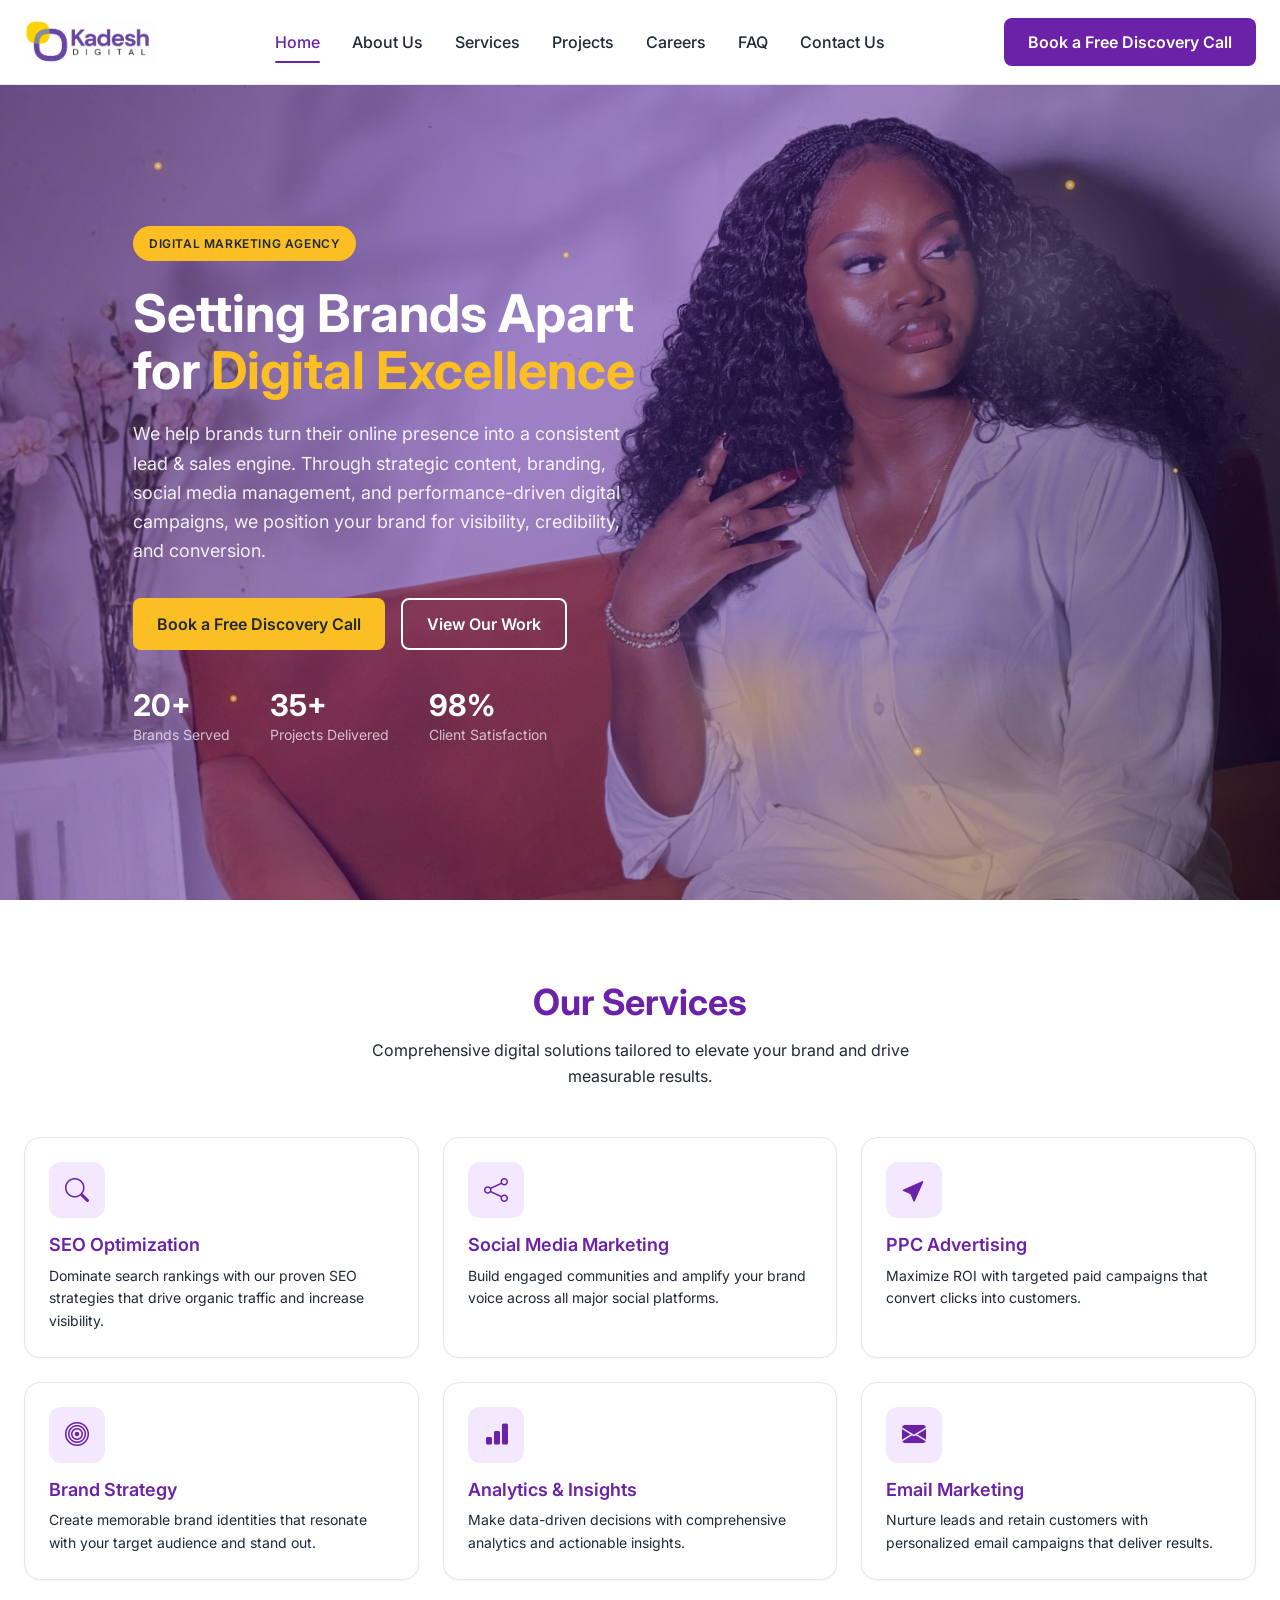
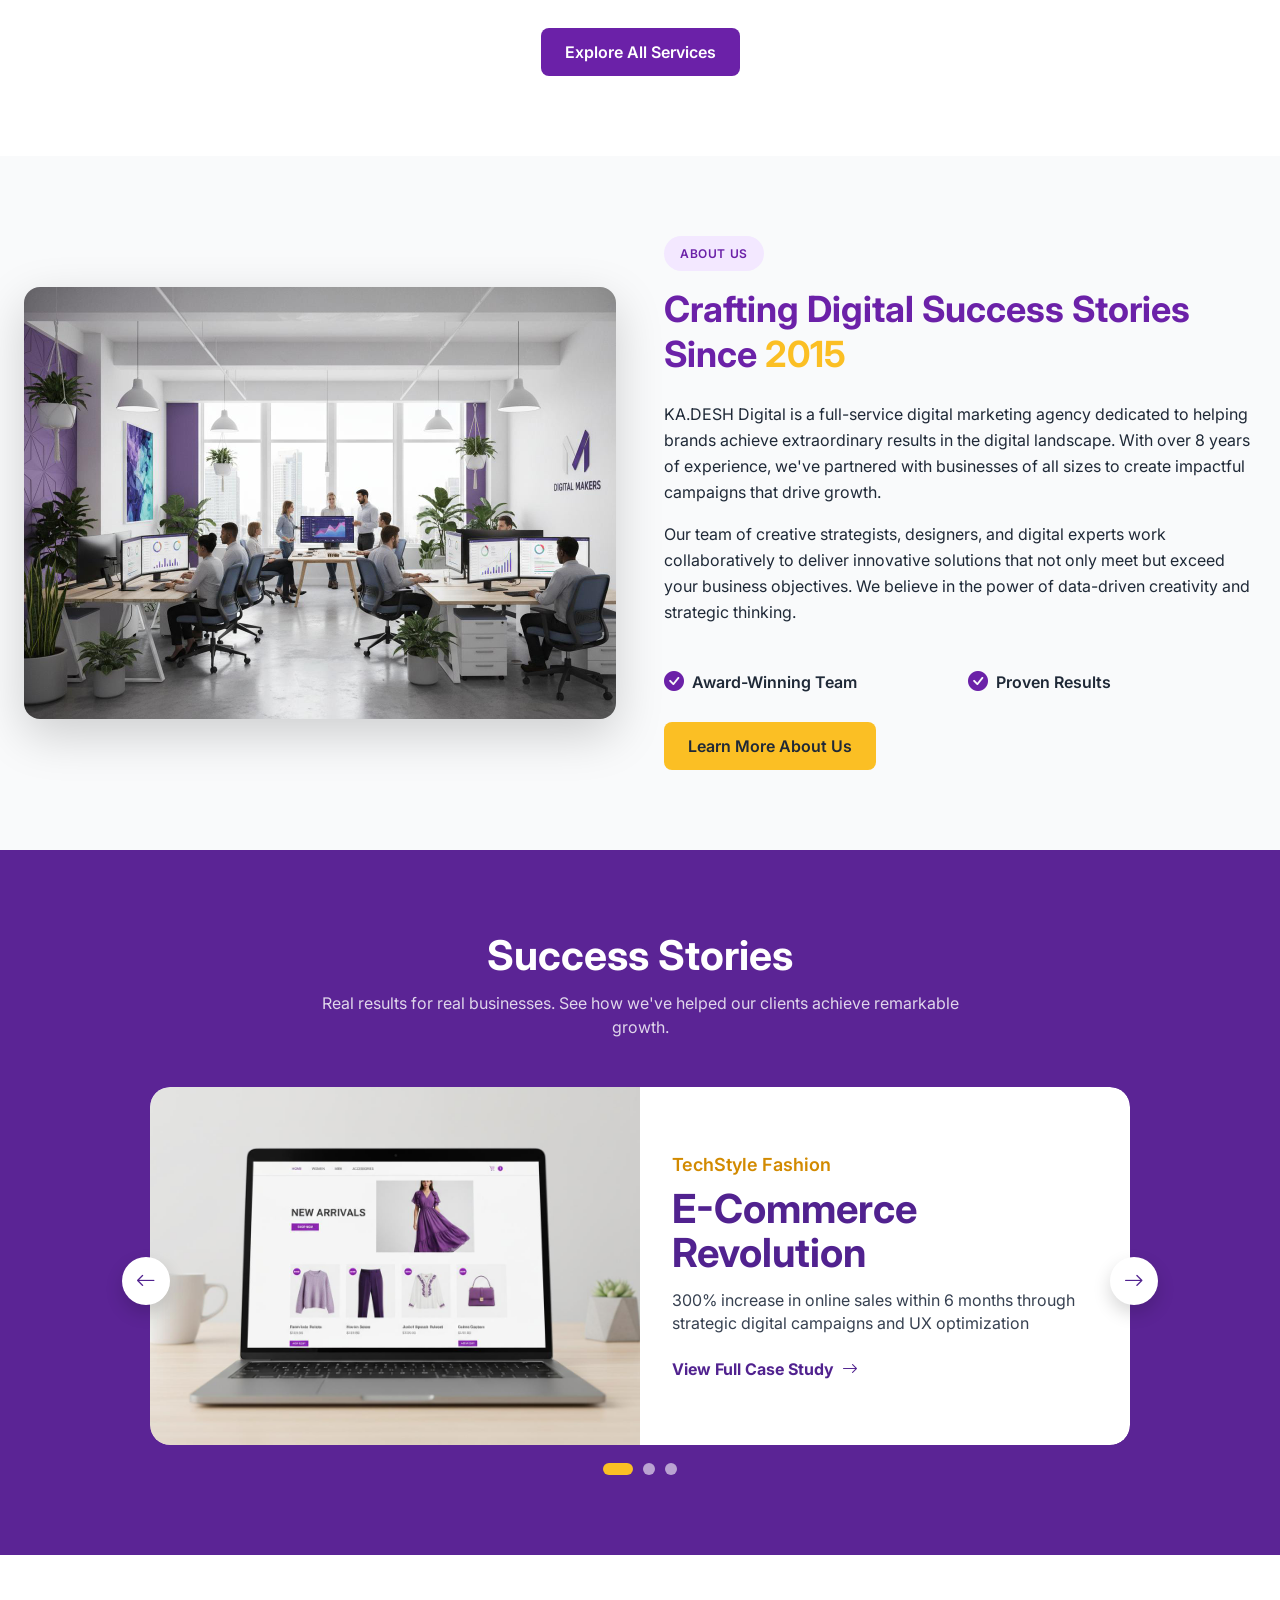
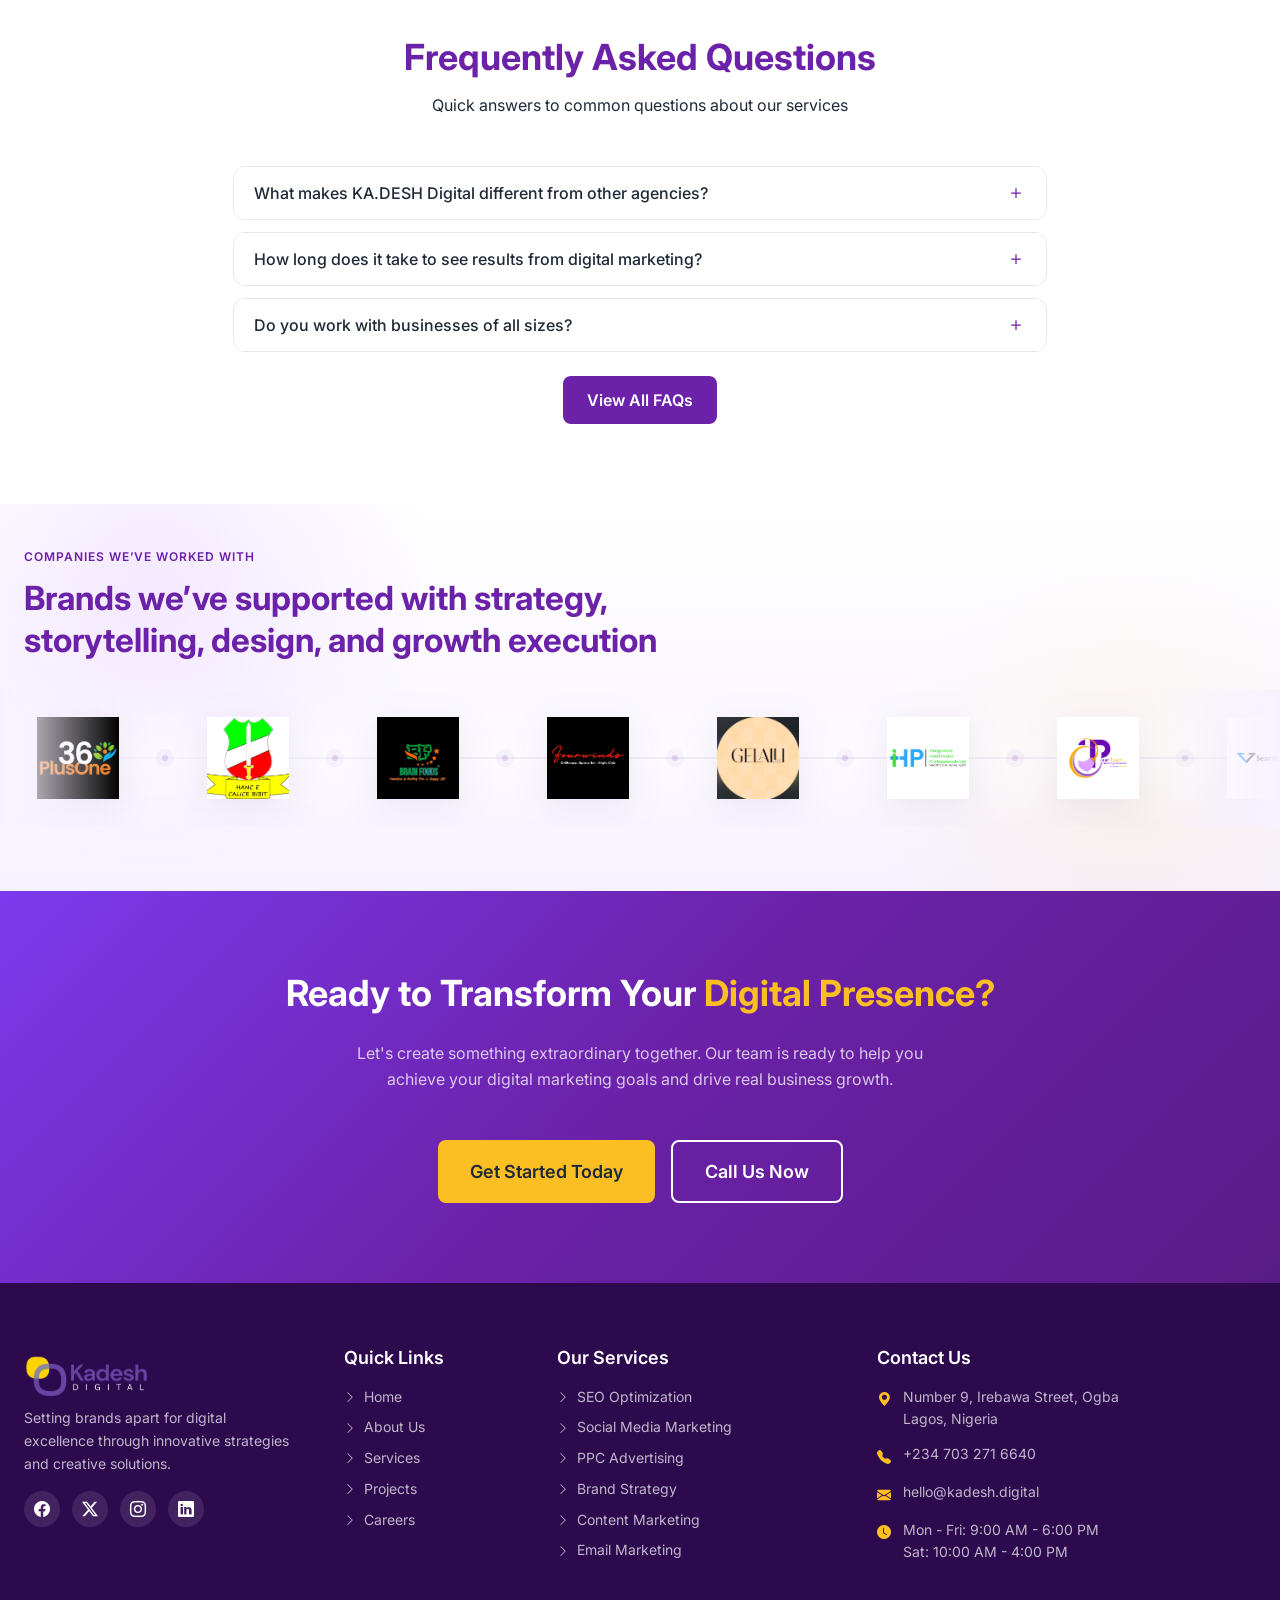
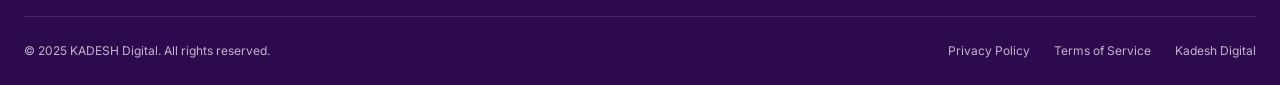
==== index.html @ d069429c "Update site content and assets" ====
<!doctype html>
<html lang="en">
  <head>
    <meta charset="UTF-8" />
    <meta name="viewport" content="width=device-width, initial-scale=1.0" />
    <title>KA.DESH Digital - Digital Marketing Agency</title>
    <meta
      name="description"
      content="Transform your business with innovative digital strategies, creative campaigns, and data-driven results."
    />

    <!-- Bootstrap 5 CSS -->
    <link
      href="https://cdn.jsdelivr.net/npm/bootstrap@5.3.2/dist/css/bootstrap.min.css"
      rel="stylesheet"
    />
    <!-- Bootstrap Icons -->
    <link
      href="https://cdn.jsdelivr.net/npm/bootstrap-icons@1.11.1/font/bootstrap-icons.css"
      rel="stylesheet"
    />
    <!-- Google Fonts - Inter -->
    <link
      href="https://fonts.googleapis.com/css2?family=Inter:wght@400;500;600;700&display=swap"
      rel="stylesheet"
    />
    <!-- Custom CSS -->
    <link href="assets/css/style.css" rel="stylesheet" />
  </head>
  <body>
    <!-- Header Placeholder -->
    <div id="header-placeholder"></div>

    <main>
      <!-- Hero Section -->
      <section class="hero-section hero-interactive">
        <div class="hero-motion-layer" aria-hidden="true">
          <span class="hero-orb hero-orb-one"></span>
          <span class="hero-orb hero-orb-two"></span>
          <span class="hero-dot hero-dot-one"></span>
          <span class="hero-dot hero-dot-two"></span>
          <span class="hero-dot hero-dot-three"></span>
          <span class="hero-dot hero-dot-four"></span>
          <span class="hero-dot hero-dot-five"></span>
          <span class="hero-dot hero-dot-six"></span>
        </div>
        <div class="container-custom">
          <div class="row align-items-center g-5">
            <div class="col-lg-7">
              <div class="hero-content reveal">
                <span class="badge-pill badge-accent mb-4"
                  >Digital Marketing Agency</span
                >
                <h1 class="hero-title">
                  Setting Brands Apart for
                  <span class="accent">Digital Excellence</span>
                </h1>
                <p class="hero-subtitle hero-mobile-detail">
                  We help brands turn their online presence into a consistent
                  lead & sales engine. Through strategic content, branding,
                  social media management, and performance-driven digital
                  campaigns, we position your brand for visibility, credibility,
                  and conversion.
                </p>
                <div class="hero-buttons">
                  <a
                    href="https://calendly.com/kadeshdigital/30min"
                    class="btn btn-accent"
                    target="_blank"
                    >Book a Free Discovery Call</a
                  >
                  <a href="projects.html" class="btn btn-outline-white"
                    >View Our Work</a
                  >
                </div>
                <div class="hero-stats hero-mobile-detail">
                  <div class="hero-stat">
                    <div class="number">20+</div>
                    <div class="label">Brands Served</div>
                  </div>
                  <div class="hero-stat">
                    <div class="number">35+</div>
                    <div class="label">Projects Delivered</div>
                  </div>
                  <div class="hero-stat">
                    <div class="number">98%</div>
                    <div class="label">Client Satisfaction</div>
                  </div>
                </div>
              </div>
            </div>
          </div>
        </div>
      </section>

      <section class="hero-story-section d-md-none">
        <div class="container-custom">
          <div class="hero-story-layout">
            <div class="hero-story-copy">
              <span class="hero-story-kicker">Why Brands Choose KADESH</span>
              <h2>
                Positioning Your Brand for Visibility, Credibility & Conversion
              </h2>
              <p>
                We help brands turn their online presence into a consistent lead
                and sales engine through strategic content, branding, social
                media management, and performance-driven digital campaigns that
                build visibility, credibility, and conversion.
              </p>
            </div>
            <div class="hero-story-metrics">
              <div class="hero-story-metric">
                <strong>20+</strong>
                <span>Brands Served</span>
              </div>
              <div class="hero-story-metric">
                <strong>35+</strong>
                <span>Projects Delivered</span>
              </div>
              <div class="hero-story-metric">
                <strong>98%</strong>
                <span>Client Satisfaction</span>
              </div>
            </div>
          </div>
        </div>
      </section>

      <section class="brand-marquee-section bg-white">
        <div class="container-custom">
          <div class="brand-marquee-header">
            <span class="brand-marquee-kicker">Brands We’ve Worked With</span>
            <h2>Trusted by ambitious brands building for growth</h2>
          </div>
        </div>
        <div class="brand-marquee-shell">
          <div class="brand-marquee-track">
            <div class="brand-logo-card">
              <img src="assets/img/Clients/36PlusOne.png" alt="36 Plus One logo" loading="lazy">
            </div>
            <div class="brand-logo-card">
              <img src="assets/img/Clients/8.png" alt="8 logo" loading="lazy">
            </div>
            <div class="brand-logo-card">
              <img src="assets/img/Clients/BrainFoods.png" alt="BrainFoods logo" loading="lazy">
            </div>
            <div class="brand-logo-card">
              <img src="assets/img/Clients/Fourwinds.png" alt="Fourwinds logo" loading="lazy">
            </div>
            <div class="brand-logo-card">
              <img src="assets/img/Clients/Gelalli.png" alt="Gelalli logo" loading="lazy">
            </div>
            <div class="brand-logo-card">
              <img src="assets/img/Clients/IHcPro.png" alt="IHcPro logo" loading="lazy">
            </div>
            <div class="brand-logo-card">
              <img src="assets/img/Clients/Pean Touch Cleaning Services.png" alt="Pean Touch Cleaning Services logo" loading="lazy">
            </div>
            <div class="brand-logo-card">
              <img src="assets/img/Clients/SeamlessVisa.png" alt="SeamlessVisa logo" loading="lazy">
            </div>
            <div class="brand-logo-card">
              <img src="assets/img/Clients/Talent Code Africa.png" alt="Talent Code Africa logo" loading="lazy">
            </div>
            <div class="brand-logo-card" aria-hidden="true">
              <img src="assets/img/Clients/36PlusOne.png" alt="" loading="lazy">
            </div>
            <div class="brand-logo-card" aria-hidden="true">
              <img src="assets/img/Clients/8.png" alt="" loading="lazy">
            </div>
            <div class="brand-logo-card" aria-hidden="true">
              <img src="assets/img/Clients/BrainFoods.png" alt="" loading="lazy">
            </div>
            <div class="brand-logo-card" aria-hidden="true">
              <img src="assets/img/Clients/Fourwinds.png" alt="" loading="lazy">
            </div>
            <div class="brand-logo-card" aria-hidden="true">
              <img src="assets/img/Clients/Gelalli.png" alt="" loading="lazy">
            </div>
            <div class="brand-logo-card" aria-hidden="true">
              <img src="assets/img/Clients/IHcPro.png" alt="" loading="lazy">
            </div>
            <div class="brand-logo-card" aria-hidden="true">
              <img src="assets/img/Clients/Pean Touch Cleaning Services.png" alt="" loading="lazy">
            </div>
            <div class="brand-logo-card" aria-hidden="true">
              <img src="assets/img/Clients/SeamlessVisa.png" alt="" loading="lazy">
            </div>
            <div class="brand-logo-card" aria-hidden="true">
              <img src="assets/img/Clients/Talent Code Africa.png" alt="" loading="lazy">
            </div>
          </div>
        </div>
      </section>

      <!-- Services Section -->
      <section class="section bg-white">
        <div class="container-custom">
          <div class="section-header">
            <h2>Our Services</h2>
            <p>
              Comprehensive digital solutions tailored to elevate your brand and
              drive measurable results.
            </p>
          </div>
          <div class="row g-4">
            <!-- Service 1: SEO Optimization -->
            <div class="col-md-6 col-lg-4">
              <div class="card-service">
                <div class="icon-wrapper">
                  <i class="bi bi-search"></i>
                </div>
                <h4>SEO Optimization</h4>
                <p>
                  Dominate search rankings with our proven SEO strategies that
                  drive organic traffic and increase visibility.
                </p>
              </div>
            </div>
            <!-- Service 2: Social Media Marketing -->
            <div class="col-md-6 col-lg-4">
              <div class="card-service">
                <div class="icon-wrapper">
                  <i class="bi bi-share"></i>
                </div>
                <h4>Social Media Marketing</h4>
                <p>
                  Build engaged communities and amplify your brand voice across
                  all major social platforms.
                </p>
              </div>
            </div>
            <!-- Service 3: PPC Advertising -->
            <div class="col-md-6 col-lg-4">
              <div class="card-service">
                <div class="icon-wrapper">
                  <i class="bi bi-cursor-fill"></i>
                </div>
                <h4>PPC Advertising</h4>
                <p>
                  Maximize ROI with targeted paid campaigns that convert clicks
                  into customers.
                </p>
              </div>
            </div>
            <!-- Service 4: Brand Strategy -->
            <div class="col-md-6 col-lg-4">
              <div class="card-service">
                <div class="icon-wrapper">
                  <i class="bi bi-bullseye"></i>
                </div>
                <h4>Brand Strategy</h4>
                <p>
                  Create memorable brand identities that resonate with your
                  target audience and stand out.
                </p>
              </div>
            </div>
            <!-- Service 5: Analytics & Insights -->
            <div class="col-md-6 col-lg-4">
              <div class="card-service">
                <div class="icon-wrapper">
                  <i class="bi bi-bar-chart-fill"></i>
                </div>
                <h4>Analytics & Insights</h4>
                <p>
                  Make data-driven decisions with comprehensive analytics and
                  actionable insights.
                </p>
              </div>
            </div>
            <!-- Service 6: Email Marketing -->
            <div class="col-md-6 col-lg-4">
              <div class="card-service">
                <div class="icon-wrapper">
                  <i class="bi bi-envelope-fill"></i>
                </div>
                <h4>Email Marketing</h4>
                <p>
                  Nurture leads and retain customers with personalized email
                  campaigns that deliver results.
                </p>
              </div>
            </div>
          </div>
          <div class="text-center mt-5">
            <a href="services.html" class="btn btn-primary"
              >Explore All Services</a
            >
          </div>
        </div>
      </section>

      <!-- About Preview Section -->
      <section class="section bg-light">
        <div class="container-custom">
          <div class="row align-items-center g-5">
            <div class="col-lg-6">
              <img
                src="assets/img/about-office.jpg"
                alt="Our Office"
                class="img-fluid rounded-4 shadow-lg"
              />
            </div>
            <div class="col-lg-6">
              <span class="badge-pill badge-primary mb-3">About Us</span>
              <h2 class="text-primary mb-4">
                Crafting Digital Success Stories Since
                <span class="text-accent">2015</span>
              </h2>
              <p>
                KA.DESH Digital is a full-service digital marketing agency
                dedicated to helping brands achieve extraordinary results in the
                digital landscape. With over 8 years of experience, we've
                partnered with businesses of all sizes to create impactful
                campaigns that drive growth.
              </p>
              <p>
                Our team of creative strategists, designers, and digital experts
                work collaboratively to deliver innovative solutions that not
                only meet but exceed your business objectives. We believe in the
                power of data-driven creativity and strategic thinking.
              </p>
              <div class="row g-3 mt-4">
                <div class="col-6">
                  <div class="d-flex align-items-center gap-2">
                    <i class="bi bi-check-circle-fill text-primary fs-5"></i>
                    <span class="fw-semibold">Award-Winning Team</span>
                  </div>
                </div>
                <div class="col-6">
                  <div class="d-flex align-items-center gap-2">
                    <i class="bi bi-check-circle-fill text-primary fs-5"></i>
                    <span class="fw-semibold">Proven Results</span>
                  </div>
                </div>
              </div>
              <a href="about.html" class="btn btn-accent mt-4"
                >Learn More About Us</a
              >
            </div>
          </div>
        </div>
      </section>

      <!-- Success Stories Section -->
      <section class="section success-stories-section">
        <div class="container-custom">
          <div
            class="section-header section-header-white success-stories-header"
          >
            <h2>Success Stories</h2>
            <p>
              Real results for real businesses. See how we've helped our clients
              achieve remarkable growth.
            </p>
          </div>

          <div
            id="successStoriesCarousel"
            class="carousel slide success-carousel"
            data-bs-ride="false"
            data-bs-interval="false"
            data-bs-touch="true"
            tabindex="0"
            aria-label="Success stories carousel"
          >
            <div class="carousel-inner">
              <div class="carousel-item active">
                <div class="success-story-card">
                  <div class="success-story-media">
                    <img
                      src="assets/img/project-fashion.jpg"
                      alt="TechStyle Fashion storefront"
                    />
                  </div>
                  <div class="success-story-content">
                    <span class="success-story-label">TechStyle Fashion</span>
                    <h3 class="success-story-title">E-Commerce Revolution</h3>
                    <p>
                      300% increase in online sales within 6 months through
                      strategic digital campaigns and UX optimization
                    </p>
                    <a href="projects.html" class="success-story-link"
                      >View Full Case Study <i class="bi bi-arrow-right"></i
                    ></a>
                  </div>
                </div>
              </div>

              <div class="carousel-item">
                <div class="success-story-card">
                  <div class="success-story-media">
                    <img
                      src="assets/img/project-realestate.jpg"
                      alt="UrbanNest Realty campaign dashboard"
                    />
                  </div>
                  <div class="success-story-content">
                    <span class="success-story-label">UrbanNest Realty</span>
                    <h3 class="success-story-title">Lead Generation Boost</h3>
                    <p>
                      220% growth in qualified leads with a conversion-focused
                      landing page strategy and paid media optimization
                    </p>
                    <a href="projects.html" class="success-story-link"
                      >View Full Case Study <i class="bi bi-arrow-right"></i
                    ></a>
                  </div>
                </div>
              </div>

              <div class="carousel-item">
                <div class="success-story-card">
                  <div class="success-story-media">
                    <img
                      src="assets/img/project-fitness.jpg"
                      alt="PeakFit campaign analytics"
                    />
                  </div>
                  <div class="success-story-content">
                    <span class="success-story-label">PeakFit Wellness</span>
                    <h3 class="success-story-title">Brand Growth Sprint</h3>
                    <p>
                      180% increase in membership sign-ups after a full-funnel
                      social strategy and targeted retargeting campaigns
                    </p>
                    <a href="projects.html" class="success-story-link"
                      >View Full Case Study <i class="bi bi-arrow-right"></i
                    ></a>
                  </div>
                </div>
              </div>
            </div>

            <button
              class="carousel-control-prev success-carousel-control"
              type="button"
              data-bs-target="#successStoriesCarousel"
              data-bs-slide="prev"
              aria-label="Previous success story"
            >
              <span class="success-carousel-arrow" aria-hidden="true"
                ><i class="bi bi-arrow-left"></i
              ></span>
            </button>
            <button
              class="carousel-control-next success-carousel-control"
              type="button"
              data-bs-target="#successStoriesCarousel"
              data-bs-slide="next"
              aria-label="Next success story"
            >
              <span class="success-carousel-arrow" aria-hidden="true"
                ><i class="bi bi-arrow-right"></i
              ></span>
            </button>

            <div class="carousel-indicators success-carousel-indicators">
              <button
                type="button"
                data-bs-target="#successStoriesCarousel"
                data-bs-slide-to="0"
                class="active"
                aria-current="true"
                aria-label="Slide 1"
              ></button>
              <button
                type="button"
                data-bs-target="#successStoriesCarousel"
                data-bs-slide-to="1"
                aria-label="Slide 2"
              ></button>
              <button
                type="button"
                data-bs-target="#successStoriesCarousel"
                data-bs-slide-to="2"
                aria-label="Slide 3"
              ></button>
            </div>
          </div>
        </div>
      </section>

      <!-- FAQ Preview Section -->
      <section class="section bg-white">
        <div class="container-custom">
          <div class="section-header">
            <h2>Frequently Asked Questions</h2>
            <p>Quick answers to common questions about our services</p>
          </div>
          <div class="row justify-content-center">
            <div class="col-lg-8">
              <div class="accordion accordion-custom" id="faqAccordion">
                <div class="accordion-item">
                  <h2 class="accordion-header">
                    <button
                      class="accordion-button collapsed"
                      type="button"
                      data-bs-toggle="collapse"
                      data-bs-target="#faq1"
                    >
                      What makes KA.DESH Digital different from other agencies?
                    </button>
                  </h2>
                  <div
                    id="faq1"
                    class="accordion-collapse collapse"
                    data-bs-parent="#faqAccordion"
                  >
                    <div class="accordion-body">
                      We combine data-driven strategies with creative excellence
                      to deliver measurable results. Our team brings decades of
                      combined experience across all digital marketing
                      disciplines.
                    </div>
                  </div>
                </div>
                <div class="accordion-item">
                  <h2 class="accordion-header">
                    <button
                      class="accordion-button collapsed"
                      type="button"
                      data-bs-toggle="collapse"
                      data-bs-target="#faq2"
                    >
                      How long does it take to see results from digital
                      marketing?
                    </button>
                  </h2>
                  <div
                    id="faq2"
                    class="accordion-collapse collapse"
                    data-bs-parent="#faqAccordion"
                  >
                    <div class="accordion-body">
                      Results vary by service. PPC campaigns can show immediate
                      results, while SEO typically takes 3-6 months for
                      significant improvements. We set realistic expectations
                      and provide regular progress reports.
                    </div>
                  </div>
                </div>
                <div class="accordion-item">
                  <h2 class="accordion-header">
                    <button
                      class="accordion-button collapsed"
                      type="button"
                      data-bs-toggle="collapse"
                      data-bs-target="#faq3"
                    >
                      Do you work with businesses of all sizes?
                    </button>
                  </h2>
                  <div
                    id="faq3"
                    class="accordion-collapse collapse"
                    data-bs-parent="#faqAccordion"
                  >
                    <div class="accordion-body">
                      Absolutely! We tailor our services to meet the unique
                      needs and budgets of startups, small businesses, and
                      enterprise clients alike.
                    </div>
                  </div>
                </div>
              </div>
              <div class="text-center mt-4">
                <a href="faq.html" class="btn btn-primary">View All FAQs</a>
              </div>
            </div>
          </div>
        </div>
      </section>

      <section class="brand-marquee-section brand-marquee-section-refined">
        <div class="container-custom">
          <div class="brand-marquee-header">
            <div>
              <span class="brand-marquee-kicker">Companies We&rsquo;ve Worked With</span>
              <h2>Brands we&rsquo;ve supported with strategy, storytelling, design, and growth execution</h2>
            </div>
          </div>
        </div>
        <div class="brand-marquee-shell" aria-label="Client brands carousel">
          <div class="brand-marquee-track">
            <div class="brand-logo-item">
              <img src="assets/img/Clients/36PlusOne.png" alt="36 Plus One logo" loading="lazy">
            </div>
            <div class="brand-logo-item">
              <img src="assets/img/Clients/8.png" alt="8 logo" loading="lazy">
            </div>
            <div class="brand-logo-item">
              <img src="assets/img/Clients/BrainFoods.png" alt="BrainFoods logo" loading="lazy">
            </div>
            <div class="brand-logo-item">
              <img src="assets/img/Clients/Fourwinds.png" alt="Fourwinds logo" loading="lazy">
            </div>
            <div class="brand-logo-item">
              <img src="assets/img/Clients/Gelalli.png" alt="Gelalli logo" loading="lazy">
            </div>
            <div class="brand-logo-item">
              <img src="assets/img/Clients/IHcPro.png" alt="IHcPro logo" loading="lazy">
            </div>
            <div class="brand-logo-item">
              <img src="assets/img/Clients/Pean Touch Cleaning Services.png" alt="Pean Touch Cleaning Services logo" loading="lazy">
            </div>
            <div class="brand-logo-item">
              <img src="assets/img/Clients/SeamlessVisa.png" alt="SeamlessVisa logo" loading="lazy">
            </div>
            <div class="brand-logo-item">
              <img src="assets/img/Clients/Talent Code Africa.png" alt="Talent Code Africa logo" loading="lazy">
            </div>
            <div class="brand-logo-item" aria-hidden="true">
              <img src="assets/img/Clients/36PlusOne.png" alt="" loading="lazy">
            </div>
            <div class="brand-logo-item" aria-hidden="true">
              <img src="assets/img/Clients/8.png" alt="" loading="lazy">
            </div>
            <div class="brand-logo-item" aria-hidden="true">
              <img src="assets/img/Clients/BrainFoods.png" alt="" loading="lazy">
            </div>
            <div class="brand-logo-item" aria-hidden="true">
              <img src="assets/img/Clients/Fourwinds.png" alt="" loading="lazy">
            </div>
            <div class="brand-logo-item" aria-hidden="true">
              <img src="assets/img/Clients/Gelalli.png" alt="" loading="lazy">
            </div>
            <div class="brand-logo-item" aria-hidden="true">
              <img src="assets/img/Clients/IHcPro.png" alt="" loading="lazy">
            </div>
            <div class="brand-logo-item" aria-hidden="true">
              <img src="assets/img/Clients/Pean Touch Cleaning Services.png" alt="" loading="lazy">
            </div>
            <div class="brand-logo-item" aria-hidden="true">
              <img src="assets/img/Clients/SeamlessVisa.png" alt="" loading="lazy">
            </div>
            <div class="brand-logo-item" aria-hidden="true">
              <img src="assets/img/Clients/Talent Code Africa.png" alt="" loading="lazy">
            </div>
          </div>
        </div>
      </section>

      <!-- CTA Section -->
      <section class="section bg-gradient-hero">
        <div class="container-custom text-center">
          <h2 class="text-white mb-4">
            Ready to Transform Your
            <span class="text-accent">Digital Presence?</span>
          </h2>
          <p
            class="text-white opacity-75 mb-5 mx-auto"
            style="max-width: 600px"
          >
            Let's create something extraordinary together. Our team is ready to
            help you achieve your digital marketing goals and drive real
            business growth.
          </p>
          <div class="d-flex gap-3 justify-content-center flex-wrap">
            <a href="contact.html" class="btn btn-accent btn-lg"
              >Get Started Today</a
            >
            <a href="contact.html" class="btn btn-outline-white btn-lg"
              >Call Us Now</a
            >
          </div>
        </div>
      </section>
    </main>

    <!-- Footer Placeholder -->
    <div id="footer-placeholder"></div>

    <!-- Bootstrap 5 JS Bundle -->
    <script src="https://cdn.jsdelivr.net/npm/bootstrap@5.3.2/dist/js/bootstrap.bundle.min.js"></script>
    <!-- Custom JS -->
    <script src="assets/js/main.js"></script>
  </body>
</html>
---- assets/css/style.css ----
/**
 * KA.DESH Digital - Main Stylesheet
 * Digital Marketing Agency Website
 * Built with Bootstrap 5 + Custom CSS
 */

/* ========================================
   CSS VARIABLES / DESIGN TOKENS
   ======================================== */
:root {
  /* Primary Colors */
  --color-primary: #6b21a8;
  --color-primary-dark: #581c87;
  --color-primary-light: #a855f7;
  --color-primary-lighter: #f3e8ff;

  /* Accent Colors */
  --color-accent: #fbbf24;
  --color-accent-hover: #f59e0b;
  --color-accent-light: #fef3c7;

  /* Neutral Colors */
  --color-white: #ffffff;
  --color-bg-light: #f9fafb;
  --color-bg-purple: #7c3aed;

  /* Text Colors */
  --color-text-primary: #1f2937;
  --color-text-secondary: #1f2937;
  --color-text-light: #1f2937;
  --color-text-white: #ffffff;

  /* Border & Shadow */
  --color-border: #e5e7eb;
  --shadow-sm: 0 1px 2px 0 rgba(0, 0, 0, 0.05);
  --shadow-md:
    0 4px 6px -1px rgba(0, 0, 0, 0.1), 0 2px 4px -1px rgba(0, 0, 0, 0.06);
  --shadow-lg:
    0 10px 15px -3px rgba(0, 0, 0, 0.1), 0 4px 6px -2px rgba(0, 0, 0, 0.05);
  --shadow-xl:
    0 20px 25px -5px rgba(0, 0, 0, 0.1), 0 10px 10px -5px rgba(0, 0, 0, 0.04);
  --shadow-purple: 0 10px 25px -5px rgba(107, 33, 168, 0.3);

  /* Border Radius */
  --radius-sm: 6px;
  --radius-md: 8px;
  --radius-lg: 12px;
  --radius-xl: 16px;
  --radius-2xl: 20px;
  --radius-full: 9999px;

  /* Spacing Scale (8px base) */
  --space-1: 4px;
  --space-2: 8px;
  --space-3: 12px;
  --space-4: 16px;
  --space-5: 20px;
  --space-6: 24px;
  --space-8: 32px;
  --space-10: 40px;
  --space-12: 48px;
  --space-16: 64px;
  --space-20: 80px;
  --space-24: 96px;

  /* Typography */
  --font-family:
    "Inter", -apple-system, BlinkMacSystemFont, "Segoe UI", Roboto, sans-serif;
  --font-size-xs: 12px;
  --font-size-sm: 14px;
  --font-size-base: 16px;
  --font-size-lg: 18px;
  --font-size-xl: 20px;
  --font-size-2xl: 24px;
  --font-size-3xl: 30px;
  --font-size-4xl: 36px;
  --font-size-5xl: 48px;

  /* Font Weights */
  --font-normal: 400;
  --font-medium: 500;
  --font-semibold: 600;
  --font-bold: 700;

  /* Line Heights */
  --leading-tight: 1.25;
  --leading-normal: 1.5;
  --leading-relaxed: 1.625;

  /* Transitions */
  --transition-fast: 150ms ease;
  --transition-base: 300ms ease;
  --transition-slow: 500ms ease;

  /* Container */
  --container-max: 1280px;
  --container-padding: 24px;
}

/* ========================================
   BASE STYLES
   ======================================== */
*,
*::before,
*::after {
  box-sizing: border-box;
}

html {
  scroll-behavior: smooth;
}

body {
  font-family: var(--font-family);
  font-size: var(--font-size-base);
  line-height: var(--leading-relaxed);
  color: var(--color-text-primary);
  background-color: var(--color-white);
  -webkit-font-smoothing: antialiased;
  -moz-osx-font-smoothing: grayscale;
}

h1,
h2,
h3,
h4,
h5,
h6 {
  font-weight: var(--font-bold);
  line-height: var(--leading-tight);
  color: var(--color-text-primary);
  margin-bottom: var(--space-4);
}

h1 {
  font-size: var(--font-size-5xl);
}
h2 {
  font-size: var(--font-size-4xl);
}
h3 {
  font-size: var(--font-size-2xl);
}
h4 {
  font-size: var(--font-size-xl);
}
h5 {
  font-size: var(--font-size-lg);
}
h6 {
  font-size: var(--font-size-base);
}

p {
  margin-bottom: var(--space-4);
  color: var(--color-text-secondary);
}

a {
  color: var(--color-primary);
  text-decoration: none;
  transition: color var(--transition-fast);
}

a:hover {
  color: var(--color-primary-dark);
}

img {
  max-width: 100%;
  height: auto;
}

/* ========================================
   UTILITY CLASSES
   ======================================== */

/* Text Colors */
.text-primary {
  color: var(--color-primary) !important;
}
.text-primary-dark {
  color: var(--color-primary-dark) !important;
}
.text-accent {
  color: var(--color-accent) !important;
}
.text-white {
  color: var(--color-white) !important;
}
.text-secondary {
  color: var(--color-text-secondary) !important;
}
.text-light {
  color: var(--color-text-light) !important;
}

/* Background Colors */
.bg-primary {
  background-color: var(--color-primary) !important;
}
.bg-primary-dark {
  background-color: var(--color-primary-dark) !important;
}
.bg-accent {
  background-color: var(--color-accent) !important;
}
.bg-light {
  background-color: var(--color-bg-light) !important;
}
.bg-white {
  background-color: var(--color-white) !important;
}

/* Gradient Backgrounds */
.bg-gradient-purple {
  background: linear-gradient(
    135deg,
    var(--color-bg-purple) 0%,
    var(--color-primary) 100%
  );
}

.bg-gradient-hero {
  background: linear-gradient(135deg, #7c3aed 0%, #6b21a8 50%, #581c87 100%);
}

/* Section Spacing */
.section {
  padding: var(--space-20) 0;
}

.section-lg {
  padding: var(--space-24) 0;
}

.section-sm {
  padding: var(--space-12) 0;
}

/* Container */
.container-custom {
  max-width: var(--container-max);
  margin: 0 auto;
  padding: 0 var(--container-padding);
}

/* ========================================
   BUTTONS
   ======================================== */
.btn {
  display: inline-flex;
  align-items: center;
  justify-content: center;
  gap: var(--space-2);
  padding: 12px 24px;
  font-size: var(--font-size-base);
  font-weight: var(--font-semibold);
  line-height: 1.5;
  border-radius: var(--radius-md);
  border: none;
  cursor: pointer;
  transition: all var(--transition-base);
  text-decoration: none;
}

.btn:hover {
  transform: translateY(-2px);
}

.btn-primary {
  background-color: var(--color-primary);
  color: var(--color-white);
}

.btn-primary:hover {
  background-color: var(--color-primary-dark);
  color: var(--color-white);
  box-shadow: var(--shadow-purple);
}

.btn-accent {
  background-color: var(--color-accent);
  color: var(--color-text-primary);
}

.btn-accent:hover {
  background-color: var(--color-accent-hover);
  color: var(--color-text-primary);
}

.btn-outline {
  background-color: transparent;
  border: 2px solid var(--color-primary);
  color: var(--color-primary);
}

.btn-outline:hover {
  background-color: var(--color-primary);
  color: var(--color-white);
}

.btn-outline-white {
  background-color: transparent;
  border: 2px solid var(--color-white);
  color: var(--color-white);
}

.btn-outline-white:hover {
  background-color: var(--color-white);
  color: var(--color-primary);
}

.btn-white {
  background-color: var(--color-white);
  color: var(--color-primary);
}

.btn-white:hover {
  background-color: var(--color-bg-light);
  color: var(--color-primary);
}

.btn-sm {
  padding: 8px 16px;
  font-size: var(--font-size-sm);
}

.btn-lg {
  padding: 16px 32px;
  font-size: var(--font-size-lg);
}

/* ========================================
   BADGES
   ======================================== */
.badge-pill {
  display: inline-flex;
  align-items: center;
  padding: var(--space-2) var(--space-4);
  font-size: var(--font-size-xs);
  font-weight: var(--font-semibold);
  border-radius: var(--radius-full);
  text-transform: uppercase;
  letter-spacing: 0.05em;
}

.badge-accent {
  background-color: var(--color-accent);
  color: var(--color-text-primary);
}

.badge-primary {
  background-color: var(--color-primary-lighter);
  color: var(--color-primary);
}

.badge-white {
  background-color: rgba(255, 255, 255, 0.2);
  color: var(--color-white);
}

/* Tag/Badge for cards */
.tag {
  display: inline-block;
  padding: 4px 12px;
  font-size: var(--font-size-xs);
  font-weight: var(--font-medium);
  background-color: var(--color-primary-lighter);
  color: var(--color-primary);
  border-radius: var(--radius-full);
  margin-right: var(--space-2);
  margin-bottom: var(--space-2);
}

/* ========================================
   CARDS
   ======================================== */
.card-custom {
  background-color: var(--color-white);
  border-radius: var(--radius-xl);
  padding: var(--space-6);
  border: 1px solid var(--color-border);
  box-shadow: var(--shadow-md);
  transition: all var(--transition-base);
  height: 100%;
}

.card-custom:hover {
  transform: translateY(-4px);
  box-shadow: var(--shadow-xl);
}

.card-service {
  background-color: var(--color-white);
  border-radius: var(--radius-xl);
  padding: var(--space-6);
  border: 1px solid var(--color-border);
  box-shadow: var(--shadow-sm);
  transition: all var(--transition-base);
  height: 100%;
}

.card-service:hover {
  transform: translateY(-4px);
  box-shadow: var(--shadow-lg);
  border-color: var(--color-primary-lighter);
}

.card-service .icon-wrapper {
  width: 56px;
  height: 56px;
  background-color: var(--color-primary-lighter);
  border-radius: var(--radius-lg);
  display: flex;
  align-items: center;
  justify-content: center;
  margin-bottom: var(--space-4);
}

.card-service .icon-wrapper i {
  font-size: 24px;
  color: var(--color-primary);
}

.card-service h4 {
  font-size: var(--font-size-lg);
  font-weight: var(--font-semibold);
  color: var(--color-primary);
  margin-bottom: var(--space-2);
}

.card-service p {
  font-size: var(--font-size-sm);
  color: var(--color-text-secondary);
  margin-bottom: 0;
}

/* Project Card */
.card-project {
  background-color: var(--color-white);
  border-radius: var(--radius-xl);
  overflow: hidden;
  box-shadow: var(--shadow-md);
  transition: all var(--transition-base);
  height: 100%;
}

.card-project:hover {
  transform: translateY(-4px);
  box-shadow: var(--shadow-xl);
}

.card-project .project-image {
  width: 100%;
  height: 220px;
  object-fit: cover;
}

.card-project .project-content {
  padding: var(--space-5);
}

.card-project .project-category {
  font-size: var(--font-size-xs);
  font-weight: var(--font-semibold);
  color: var(--color-accent-hover);
  text-transform: uppercase;
  letter-spacing: 0.05em;
  margin-bottom: var(--space-2);
}

.card-project h4 {
  font-size: var(--font-size-lg);
  font-weight: var(--font-semibold);
  color: var(--color-text-primary);
  margin-bottom: var(--space-2);
}

.card-project p {
  font-size: var(--font-size-sm);
  color: var(--color-text-secondary);
  margin-bottom: var(--space-4);
}

.card-project .project-tags {
  margin-bottom: var(--space-4);
}

.card-project .project-link {
  font-size: var(--font-size-sm);
  font-weight: var(--semibold);
  color: var(--color-primary);
  display: inline-flex;
  align-items: center;
  gap: var(--space-2);
}

.card-project .project-link:hover {
  color: var(--color-primary-dark);
}

/* Team Card */
.card-team {
  background-color: var(--color-white);
  border-radius: var(--radius-xl);
  overflow: hidden;
  box-shadow: var(--shadow-md);
  transition: all var(--transition-base);
  height: 100%;
}

.card-team:hover {
  transform: translateY(-4px);
  box-shadow: var(--shadow-xl);
}

.card-team .team-image {
  width: 100%;
  height: 280px;
  object-fit: cover;
}

.card-team .team-content {
  padding: var(--space-5);
}

.card-team h4 {
  font-size: var(--font-size-lg);
  font-weight: var(--font-semibold);
  color: var(--color-text-primary);
  margin-bottom: var(--space-1);
}

.card-team .team-role {
  font-size: var(--font-size-sm);
  font-weight: var(--font-medium);
  color: var(--color-accent-hover);
  margin-bottom: var(--space-3);
}

.card-team p {
  font-size: var(--font-size-sm);
  color: var(--color-text-secondary);
  margin-bottom: var(--space-4);
}

.card-team .team-social {
  display: flex;
  gap: var(--space-2);
}

.card-team .team-social a {
  width: 32px;
  height: 32px;
  border-radius: var(--radius-full);
  background-color: var(--color-primary-lighter);
  display: flex;
  align-items: center;
  justify-content: center;
  color: var(--color-primary);
  transition: all var(--transition-fast);
}

.card-team .team-social a:hover {
  background-color: var(--color-primary);
  color: var(--color-white);
}

/* ========================================
   ICON BOXES
   ======================================== */
.icon-box {
  text-align: center;
  padding: var(--space-6);
}

.icon-box .icon-wrapper {
  width: 64px;
  height: 64px;
  background-color: var(--color-primary-lighter);
  border-radius: var(--radius-xl);
  display: flex;
  align-items: center;
  justify-content: center;
  margin: 0 auto var(--space-4);
}

.icon-box .icon-wrapper i {
  font-size: 28px;
  color: var(--color-primary);
}

.icon-box h4 {
  font-size: var(--font-size-lg);
  font-weight: var(--font-semibold);
  color: var(--color-primary);
  margin-bottom: var(--space-2);
}

.icon-box p {
  font-size: var(--font-size-sm);
  color: var(--color-text-secondary);
  margin-bottom: 0;
}

/* ========================================
   STATS
   ======================================== */
.stat-item {
  text-align: center;
}

.stat-item .stat-number {
  font-size: var(--font-size-4xl);
  font-weight: var(--font-bold);
  color: var(--color-primary);
  line-height: 1;
  margin-bottom: var(--space-2);
}

.stat-item .stat-label {
  font-size: var(--font-size-sm);
  color: var(--color-text-secondary);
}

.stat-item-white .stat-number {
  color: var(--color-white);
}

.stat-item-white .stat-label {
  color: rgba(255, 255, 255, 0.8);
}

/* ========================================
   ACCORDION
   ======================================== */
.accordion-custom .accordion-item {
  background-color: var(--color-white);
  border: 1px solid var(--color-border);
  border-radius: var(--radius-lg);
  margin-bottom: var(--space-3);
  overflow: hidden;
}

.accordion-custom .accordion-button {
  padding: var(--space-4) var(--space-5);
  font-size: var(--font-size-base);
  font-weight: var(--font-medium);
  color: var(--color-text-primary);
  background-color: var(--color-white);
  border: none;
  box-shadow: none;
}

.accordion-custom .accordion-button:not(.collapsed) {
  background-color: var(--color-primary-lighter);
  color: var(--color-primary);
  box-shadow: none;
}

.accordion-custom .accordion-button:focus {
  box-shadow: none;
  border-color: var(--color-primary);
}

.accordion-custom .accordion-button::after {
  background-image: url("data:image/svg+xml,%3Csvg xmlns='http://www.w3.org/2000/svg' width='16' height='16' fill='%236B21A8' viewBox='0 0 16 16'%3E%3Cpath d='M8 4a.5.5 0 0 1 .5.5v3h3a.5.5 0 0 1 0 1h-3v3a.5.5 0 0 1-1 0v-3h-3a.5.5 0 0 1 0-1h3v-3A.5.5 0 0 1 8 4z'/%3E%3C/svg%3E");
  transition: transform var(--transition-base);
}

.accordion-custom .accordion-button:not(.collapsed)::after {
  background-image: url("data:image/svg+xml,%3Csvg xmlns='http://www.w3.org/2000/svg' width='16' height='16' fill='%236B21A8' viewBox='0 0 16 16'%3E%3Cpath d='M4 8a.5.5 0 0 1 .5-.5h7a.5.5 0 0 1 0 1h-7A.5.5 0 0 1 4 8z'/%3E%3C/svg%3E");
}

.accordion-custom .accordion-body {
  padding: var(--space-4) var(--space-5);
  color: var(--color-text-secondary);
  font-size: var(--font-size-sm);
}

/* ========================================
   FORM STYLES
   ======================================== */
.form-control-custom {
  width: 100%;
  padding: 12px 16px;
  font-size: var(--font-size-base);
  color: var(--color-text-primary);
  background-color: var(--color-white);
  border: 1px solid var(--color-border);
  border-radius: var(--radius-md);
  transition: all var(--transition-fast);
}

.form-control-custom:focus {
  outline: none;
  border-color: var(--color-primary);
  box-shadow: 0 0 0 3px rgba(107, 33, 168, 0.1);
}

.form-control-custom::placeholder {
  color: var(--color-text-light);
}

.form-label-custom {
  display: block;
  font-size: var(--font-size-sm);
  font-weight: var(--font-medium);
  color: var(--color-text-primary);
  margin-bottom: var(--space-2);
}

.form-label-custom .required {
  color: #ef4444;
}

/* ========================================
   FILTER TABS
   ======================================== */
.filter-tabs {
  display: flex;
  flex-wrap: wrap;
  justify-content: center;
  gap: var(--space-2);
  margin-bottom: var(--space-8);
}

.filter-tab {
  padding: 10px 20px;
  font-size: var(--font-size-sm);
  font-weight: var(--font-medium);
  color: var(--color-text-secondary);
  background-color: var(--color-white);
  border: 1px solid var(--color-border);
  border-radius: var(--radius-full);
  cursor: pointer;
  transition: all var(--transition-fast);
}

.filter-tab:hover {
  border-color: var(--color-primary);
  color: var(--color-primary);
}

.filter-tab.active {
  background-color: var(--color-primary);
  border-color: var(--color-primary);
  color: var(--color-white);
}

/* ========================================
   HEADER / NAVIGATION
   ======================================== */
.header {
  position: fixed;
  top: 0;
  left: 0;
  right: 0;
  z-index: 1000;
  background-color: var(--color-white);
  border-bottom: 1px solid var(--color-border);
  transition: box-shadow var(--transition-fast);
}

.header.scrolled {
  box-shadow: 0 2px 10px rgba(0, 0, 0, 0.05);
}

.header .container-custom {
  display: flex;
  align-items: center;
  justify-content: space-between;
  height: 84px;
}

.logo {
  display: flex;
  align-items: center;
  gap: 0;
}

.logo-icon {
  width: 40px;
  height: 40px;
  background-color: var(--color-primary);
  border-radius: var(--radius-md);
  display: flex;
  align-items: center;
  justify-content: center;
  color: var(--color-white);
  font-weight: var(--font-bold);
  font-size: var(--font-size-lg);
}

.logo-icon.logo-image {
  width: 132px;
  height: 132px;
  background-color: transparent;
  overflow: hidden;
}

.logo-icon img {
  width: 100%;
  height: 100%;
  object-fit: contain;
  display: block;
}

.logo-text {
  display: flex;
  flex-direction: column;
}

.logo-brand {
  font-size: var(--font-size-lg);
  font-weight: var(--font-bold);
  color: var(--color-primary);
  line-height: 1.2;
}

.logo-tagline {
  font-size: var(--font-size-xs);
  color: var(--color-text-light);
  line-height: 1.2;
}

.nav-menu {
  display: flex;
  align-items: center;
  gap: var(--space-8);
}

.nav-link {
  font-size: var(--font-size-base);
  font-weight: var(--font-medium);
  color: var(--color-text-primary);
  padding: var(--space-2) 0;
  position: relative;
  transition: color var(--transition-fast);
}

.nav-link:hover {
  color: var(--color-primary);
}

.nav-link.active {
  color: var(--color-primary);
}

.nav-link.active::after {
  content: "";
  position: absolute;
  bottom: 0;
  left: 0;
  right: 0;
  height: 2px;
  background-color: var(--color-primary);
  border-radius: var(--radius-full);
}

.mobile-menu-toggle {
  display: none;
  background: none;
  border: none;
  font-size: 24px;
  color: var(--color-primary);
  cursor: pointer;
  transition: transform var(--transition-fast), box-shadow var(--transition-fast),
    background-color var(--transition-fast);
}

.mobile-menu-toggle.active {
  transform: rotate(90deg);
  background: linear-gradient(135deg, rgba(107, 33, 168, 0.18) 0%, rgba(251, 191, 36, 0.24) 100%);
}

/* ========================================
   FOOTER
   ======================================== */
.footer {
  background-color: #2d0a4e;
  color: var(--color-white);
  padding: var(--space-16) 0 var(--space-6);
}

.footer-logo {
  display: flex;
  align-items: center;
  gap: 0;
  margin-bottom: 0;
}

.footer-logo + p {
  margin-top: 0;
}

.footer-logo .logo-icon {
  background-color: var(--color-accent);
  color: var(--color-text-primary);
}

.footer-logo .logo-icon.logo-image {
  width: 130px;
  height: 60px;
  background-color: transparent;
}

.footer-logo .logo-brand {
  color: var(--color-white);
}

.footer-logo .logo-tagline {
  color: rgba(255, 255, 255, 0.7);
}

.footer p {
  color: rgba(255, 255, 255, 0.7);
  font-size: var(--font-size-sm);
}

.footer h5 {
  color: var(--color-white);
  font-size: var(--font-size-lg);
  font-weight: var(--font-semibold);
  margin-bottom: var(--space-4);
}

.footer-links {
  list-style: none;
  padding: 0;
  margin: 0;
}

.footer-links li {
  margin-bottom: var(--space-2);
}

.footer-links a {
  color: rgba(255, 255, 255, 0.7);
  font-size: var(--font-size-sm);
  display: flex;
  align-items: center;
  gap: var(--space-2);
  transition: all var(--transition-fast);
}

.footer-links a:hover {
  color: var(--color-white);
  padding-left: var(--space-2);
}

.footer-links a i {
  font-size: var(--font-size-xs);
}

.footer-contact p {
  display: flex;
  align-items: flex-start;
  gap: var(--space-3);
  margin-bottom: var(--space-3);
}

.footer-contact i {
  color: var(--color-accent);
  margin-top: 3px;
}

.footer-social {
  display: flex;
  gap: var(--space-3);
  margin-top: var(--space-4);
}

.footer-social a {
  width: 36px;
  height: 36px;
  border-radius: var(--radius-full);
  background-color: rgba(255, 255, 255, 0.1);
  display: flex;
  align-items: center;
  justify-content: center;
  color: var(--color-white);
  transition: all var(--transition-fast);
}

.footer-social a:hover {
  background-color: var(--color-accent);
  color: var(--color-text-primary);
}

.footer-bottom {
  border-top: 1px solid rgba(255, 255, 255, 0.1);
  margin-top: var(--space-10);
  padding-top: var(--space-6);
  display: flex;
  justify-content: space-between;
  align-items: center;
  flex-wrap: wrap;
  gap: var(--space-4);
}

.footer-bottom p {
  margin: 0;
  font-size: var(--font-size-xs);
}

.footer-bottom-links {
  display: flex;
  gap: var(--space-6);
}

.footer-bottom-links a {
  color: rgba(255, 255, 255, 0.7);
  font-size: var(--font-size-xs);
}

.footer-bottom-links a:hover {
  color: var(--color-white);
}

/* ========================================
   HERO SECTIONS
   ======================================== */
.hero-section {
  min-height: 100vh;
  display: flex;
  align-items: center;
  padding: 120px 0 48px;
  position: relative;
  overflow: hidden;
  --hero-pointer-x: 0px;
  --hero-pointer-y: 0px;
  background-image:
    linear-gradient(
      120deg,
      rgba(49, 12, 90, 0.62) 0%,
      rgba(79, 28, 138, 0.46) 42%,
      rgba(25, 10, 48, 0.52) 100%
    ),
    url("../img/bg_02.png");
  background-position: center top;
  background-size: cover;
  background-repeat: no-repeat;
}

.hero-interactive::before {
  content: "";
  position: absolute;
  inset: auto -10% -20% 40%;
  height: 420px;
  background: radial-gradient(
    circle,
    rgba(251, 191, 36, 0.28) 0%,
    rgba(251, 191, 36, 0.08) 38%,
    transparent 72%
  );
  filter: blur(8px);
  transform: translate3d(
    calc(var(--hero-pointer-x) * 0.06),
    calc(var(--hero-pointer-y) * 0.06),
    0
  );
  pointer-events: none;
}

.hero-motion-layer {
  position: absolute;
  inset: 0;
  pointer-events: none;
  z-index: 1;
}

.hero-orb {
  position: absolute;
  border-radius: 50%;
  filter: blur(2px);
  opacity: 0.85;
}

.hero-orb-one {
  width: 280px;
  height: 280px;
  top: 16%;
  right: 8%;
  background: radial-gradient(circle, rgba(255, 255, 255, 0.24) 0%, rgba(255, 255, 255, 0.04) 58%, transparent 75%);
  animation: driftOrb 8s ease-in-out infinite;
}

.hero-orb-two {
  width: 180px;
  height: 180px;
  bottom: 12%;
  left: 52%;
  background: radial-gradient(circle, rgba(251, 191, 36, 0.35) 0%, rgba(251, 191, 36, 0.08) 54%, transparent 74%);
  animation: driftOrbReverse 10s ease-in-out infinite;
}

.hero-grid {
  position: absolute;
  inset: 10% 4% 6% 48%;
  border-radius: 32px;
  background-image:
    linear-gradient(rgba(255, 255, 255, 0.11) 1px, transparent 1px),
    linear-gradient(90deg, rgba(255, 255, 255, 0.11) 1px, transparent 1px);
  background-size: 26px 26px;
  mask-image: linear-gradient(135deg, transparent 4%, rgba(0, 0, 0, 0.95) 35%, rgba(0, 0, 0, 0.95) 100%);
  opacity: 0.28;
  transform: perspective(900px) rotateY(-12deg) translate3d(
    calc(var(--hero-pointer-x) * 0.03),
    calc(var(--hero-pointer-y) * 0.03),
    0
  );
}

.hero-dot {
  position: absolute;
  width: 8px;
  height: 8px;
  border-radius: 50%;
  background: radial-gradient(circle, rgba(255, 255, 255, 0.95) 0%, rgba(251, 191, 36, 0.8) 52%, rgba(251, 191, 36, 0.08) 100%);
  box-shadow: 0 0 14px rgba(251, 191, 36, 0.45);
  opacity: 0.75;
}

.hero-dot-one {
  top: 18%;
  left: 12%;
  animation: heroDotFloatOne 7s ease-in-out infinite;
}

.hero-dot-two {
  top: 28%;
  left: 44%;
  width: 6px;
  height: 6px;
  animation: heroDotFloatTwo 9s ease-in-out infinite 0.6s;
}

.hero-dot-three {
  top: 20%;
  right: 16%;
  width: 10px;
  height: 10px;
  animation: heroDotFloatThree 8.5s ease-in-out infinite 1.2s;
}

.hero-dot-four {
  bottom: 22%;
  left: 18%;
  width: 7px;
  height: 7px;
  animation: heroDotFloatTwo 10s ease-in-out infinite 1.8s;
}

.hero-dot-five {
  bottom: 16%;
  right: 28%;
  width: 9px;
  height: 9px;
  animation: heroDotFloatOne 8s ease-in-out infinite 0.9s;
}

.hero-dot-six {
  top: 52%;
  right: 8%;
  width: 5px;
  height: 5px;
  animation: heroDotFloatThree 11s ease-in-out infinite 0.3s;
}

.hero-content {
  position: relative;
  z-index: 2;
}

.hero-title {
  font-size: 52px;
  font-weight: var(--font-bold);
  color: var(--color-white);
  line-height: 1.1;
  margin-bottom: var(--space-5);
}

.hero-title .accent {
  color: var(--color-accent);
}

.hero-subtitle {
  font-size: var(--font-size-lg);
  color: rgba(255, 255, 255, 0.9);
  margin-bottom: var(--space-8);
  max-width: 500px;
}

.hero-buttons {
  display: flex;
  gap: var(--space-4);
  margin-bottom: var(--space-10);
}

.hero-stats {
  display: flex;
  gap: var(--space-10);
}

.hero-stat {
  text-align: left;
}

.hero-stat .number {
  font-size: var(--font-size-3xl);
  font-weight: var(--font-bold);
  color: var(--color-white);
  line-height: 1;
}

.hero-stat .label {
  font-size: var(--font-size-sm);
  color: rgba(255, 255, 255, 0.7);
  margin-top: var(--space-1);
}

/* Hero Centered (for inner pages) */
.hero-centered {
  text-align: center;
  padding: 120px 0 80px;
}

.hero-centered .hero-title {
  max-width: 800px;
  margin-left: auto;
  margin-right: auto;
}

.hero-centered .hero-subtitle {
  max-width: 600px;
  margin-left: auto;
  margin-right: auto;
}

.hero-story-section {
  position: relative;
  margin-top: 0;
  padding: var(--space-12) 0 var(--space-12);
  background:
    linear-gradient(180deg, rgba(244, 239, 252, 0.96) 0%, rgba(255, 255, 255, 1) 72%);
}

.hero-story-layout {
  position: relative;
  display: grid;
  gap: 28px;
}

.hero-story-copy,
.hero-story-metrics {
  position: relative;
  z-index: 1;
}

.hero-story-kicker {
  display: inline-block;
  margin-bottom: 12px;
  color: var(--color-primary);
  font-size: 11px;
  font-weight: var(--font-semibold);
  letter-spacing: 0.08em;
  text-transform: uppercase;
}

.hero-story-layout h2 {
  margin-bottom: 12px;
  color: #2f0d4f;
  font-size: 28px;
  line-height: 1.1;
}

.hero-story-layout p {
  margin-bottom: 0;
  max-width: 32rem;
  color: var(--color-text-primary);
  font-size: 15px;
  line-height: 1.7;
}

.hero-story-metrics {
  display: grid;
  grid-template-columns: repeat(3, minmax(0, 1fr));
  gap: 0;
  border-top: 1px solid rgba(91, 36, 149, 0.16);
  border-bottom: 1px solid rgba(91, 36, 149, 0.16);
  background:
    linear-gradient(90deg, rgba(91, 36, 149, 0.04) 0%, rgba(255, 255, 255, 0.72) 50%, rgba(91, 36, 149, 0.04) 100%);
}

.hero-story-metric {
  padding: 18px 14px 16px;
  text-align: left;
}

.hero-story-metric strong {
  display: block;
  margin-bottom: 6px;
  color: #4d1d82;
  font-size: 34px;
  line-height: 1;
}

.hero-story-metric span {
  display: block;
  color: var(--color-text-primary);
  font-size: 12px;
  line-height: 1.4;
}

.hero-story-metric + .hero-story-metric {
  border-left: 1px solid rgba(91, 36, 149, 0.14);
}

/* ========================================
   BRAND MARQUEE
   ======================================== */
.brand-marquee-section {
  position: relative;
  padding: 38px 0 64px;
  overflow: hidden;
  background:
    linear-gradient(180deg, #ffffff 0%, #f7f2ff 100%);
}

.hero-story-section + .brand-marquee-section:not(.brand-marquee-section-refined) {
  display: none;
}

.brand-marquee-section::before {
  content: "";
  position: absolute;
  inset: 0;
  background:
    radial-gradient(circle at 12% 22%, rgba(243, 232, 255, 0.95) 0%, rgba(255, 255, 255, 0) 24%),
    radial-gradient(circle at 88% 78%, rgba(251, 191, 36, 0.08) 0%, rgba(255, 255, 255, 0) 22%);
  pointer-events: none;
}

.brand-marquee-header,
.brand-marquee-shell {
  position: relative;
  z-index: 1;
}

.brand-marquee-header {
  display: flex;
  align-items: flex-end;
  justify-content: flex-start;
  gap: 24px;
  margin-bottom: 28px;
}

.brand-marquee-kicker {
  display: inline-block;
  margin-bottom: 12px;
  color: var(--color-primary);
  font-size: 12px;
  font-weight: var(--font-semibold);
  letter-spacing: 0.08em;
  text-transform: uppercase;
}

.brand-marquee-header h2 {
  margin-bottom: 0;
  color: var(--color-primary);
  font-size: clamp(28px, 2.6vw, 40px);
  max-width: 760px;
}

.brand-marquee-shell {
  position: relative;
  overflow: hidden;
  padding: 18px 0;
}

.brand-marquee-shell {
  background:
    linear-gradient(180deg, rgba(255, 255, 255, 0) 0%, rgba(255, 255, 255, 0.48) 50%, rgba(255, 255, 255, 0) 100%);
}

.brand-marquee-shell .brand-marquee-track::before {
  content: "";
  position: absolute;
  left: 0;
  right: 0;
  top: 50%;
  height: 1px;
  transform: translateY(-50%);
  background: linear-gradient(90deg, rgba(107, 33, 168, 0) 0%, rgba(107, 33, 168, 0.12) 14%, rgba(107, 33, 168, 0.12) 86%, rgba(107, 33, 168, 0) 100%);
  pointer-events: none;
}

.brand-marquee-shell::before,
.brand-marquee-shell::after {
  content: "";
  position: absolute;
  top: 0;
  bottom: 0;
  width: 120px;
  z-index: 2;
  pointer-events: none;
}

.brand-marquee-shell::before {
  left: 0;
  background: linear-gradient(90deg, rgba(247, 242, 255, 1) 0%, rgba(247, 242, 255, 0) 100%);
}

.brand-marquee-shell::after {
  right: 0;
  background: linear-gradient(270deg, rgba(247, 242, 255, 1) 0%, rgba(247, 242, 255, 0) 100%);
}

.brand-marquee-track {
  position: relative;
  display: flex;
  align-items: center;
  gap: 14px;
  width: max-content;
  animation: brandMarqueeScroll 34s linear infinite;
  will-change: transform;
}

.brand-logo-item {
  min-width: 156px;
  min-height: 88px;
  display: inline-flex;
  align-items: center;
  justify-content: center;
  padding: 10px 0;
  position: relative;
  z-index: 1;
  transition: transform var(--transition-base), opacity var(--transition-base);
}

.brand-logo-item + .brand-logo-item::before {
  content: "";
  position: absolute;
  left: -8px;
  top: 50%;
  width: 6px;
  height: 6px;
  border-radius: 50%;
  transform: translateY(-50%);
  background: rgba(107, 33, 168, 0.18);
  box-shadow: 0 0 0 6px rgba(107, 33, 168, 0.04);
}

.brand-logo-item img {
  display: block;
  max-width: 190px;
  max-height: 82px;
  width: auto;
  height: auto;
  object-fit: contain;
  filter:
    brightness(1.02)
    saturate(1.03)
    contrast(1.03)
    drop-shadow(0 8px 18px rgba(64, 23, 112, 0.08));
}

.brand-logo-item:hover {
  transform: translateY(-2px);
}

.brand-marquee-shell:hover .brand-marquee-track {
  animation-play-state: paused;
}

/* ========================================
   CAREERS PAGE
   ======================================== */
.careers-hero {
  position: relative;
  overflow: hidden;
}

.careers-hero .container-custom {
  position: relative;
  z-index: 2;
}

.careers-hero-orb {
  position: absolute;
  border-radius: 50%;
  filter: blur(2px);
  pointer-events: none;
}

.careers-hero-orb-one {
  width: 320px;
  height: 320px;
  top: 10%;
  right: 8%;
  background: radial-gradient(circle, rgba(251, 191, 36, 0.22) 0%, rgba(251, 191, 36, 0.05) 58%, transparent 78%);
}

.careers-hero-orb-two {
  width: 220px;
  height: 220px;
  bottom: 8%;
  left: 10%;
  background: radial-gradient(circle, rgba(255, 255, 255, 0.16) 0%, rgba(255, 255, 255, 0.04) 60%, transparent 76%);
}

.careers-hero-grid {
  position: absolute;
  inset: 14% 6% 10% 54%;
  border-radius: 32px;
  background-image:
    linear-gradient(rgba(255, 255, 255, 0.12) 1px, transparent 1px),
    linear-gradient(90deg, rgba(255, 255, 255, 0.12) 1px, transparent 1px);
  background-size: 24px 24px;
  opacity: 0.24;
  mask-image: linear-gradient(135deg, transparent 0%, rgba(0, 0, 0, 0.95) 32%, rgba(0, 0, 0, 0.95) 100%);
}

.careers-hero-signals {
  display: inline-flex;
  flex-wrap: wrap;
  justify-content: center;
  gap: 12px;
  margin-top: var(--space-8);
}

.careers-hero-signals span {
  padding: 10px 14px;
  border-radius: 999px;
  background: rgba(255, 255, 255, 0.1);
  border: 1px solid rgba(255, 255, 255, 0.16);
  color: rgba(255, 255, 255, 0.92);
  font-size: 12px;
  font-weight: var(--font-semibold);
  letter-spacing: 0.06em;
  text-transform: uppercase;
  backdrop-filter: blur(8px);
}

.careers-kicker {
  display: inline-block;
  margin-bottom: 14px;
  color: var(--color-primary);
  font-size: 12px;
  font-weight: var(--font-semibold);
  letter-spacing: 0.08em;
  text-transform: uppercase;
}

.careers-kicker-light {
  color: #fcd34d;
}

.careers-intro-grid {
  display: grid;
  grid-template-columns: minmax(0, 1.05fr) minmax(0, 0.95fr);
  gap: 48px;
  align-items: start;
}

.careers-overview-section {
  position: relative;
  background:
    radial-gradient(circle at top right, rgba(243, 232, 255, 0.9) 0%, rgba(255, 255, 255, 0) 34%),
    linear-gradient(180deg, #ffffff 0%, #fcfbff 100%);
}

.careers-copy h2,
.careers-section-head h2,
.careers-culture-layout h2,
.careers-apply-band h2 {
  color: var(--color-primary);
  margin-bottom: 16px;
}

.careers-benefits {
  border-top: 1px solid rgba(107, 33, 168, 0.14);
}

.careers-manifesto {
  display: grid;
  grid-template-columns: repeat(2, minmax(0, 1fr));
  gap: 16px;
  margin-top: 30px;
}

.careers-manifesto div {
  padding-top: 16px;
  border-top: 2px solid rgba(107, 33, 168, 0.12);
}

.careers-manifesto strong {
  display: block;
  margin-bottom: 6px;
  color: var(--color-primary);
  font-size: 15px;
}

.careers-manifesto span {
  color: var(--color-text-primary);
  font-size: 14px;
  line-height: 1.6;
}

.careers-benefit {
  padding: 18px 0;
  border-bottom: 1px solid rgba(107, 33, 168, 0.14);
  transition: transform var(--transition-fast), border-color var(--transition-fast);
}

.careers-benefit:hover {
  transform: translateX(4px);
  border-color: rgba(107, 33, 168, 0.28);
}

.careers-benefit h3 {
  margin-bottom: 6px;
  font-size: 20px;
  color: var(--color-text-primary);
}

.careers-benefit p {
  margin-bottom: 0;
}

.careers-culture-section,
.careers-process-section {
  background: linear-gradient(135deg, #4e1f85 0%, #2f0d4f 100%);
}

.careers-culture-layout {
  display: grid;
  grid-template-columns: minmax(0, 0.9fr) minmax(0, 1.1fr);
  gap: 48px;
  align-items: center;
}

.careers-culture-layout h2,
.careers-culture-layout p,
.careers-process-section .careers-section-head h2 {
  color: var(--color-white);
}

.careers-culture-layout p {
  margin: 0;
  font-size: 18px;
  line-height: 1.75;
  color: rgba(255, 255, 255, 0.86);
}

.careers-culture-strip {
  display: flex;
  flex-wrap: wrap;
  gap: 12px;
  margin-top: 34px;
}

.careers-culture-strip span {
  display: inline-flex;
  align-items: center;
  padding: 10px 14px;
  border-radius: 999px;
  background: rgba(255, 255, 255, 0.08);
  border: 1px solid rgba(255, 255, 255, 0.14);
  color: rgba(255, 255, 255, 0.88);
  font-size: 12px;
  font-weight: var(--font-semibold);
  letter-spacing: 0.06em;
  text-transform: uppercase;
}

.careers-section-head {
  margin-bottom: 28px;
}

.careers-role-section {
  background:
    linear-gradient(180deg, #ffffff 0%, #f8f4ff 100%);
}

.career-role {
  padding: 34px 32px;
  border: 1px solid rgba(107, 33, 168, 0.12);
  border-radius: 28px;
  background:
    linear-gradient(145deg, rgba(255, 255, 255, 0.98) 0%, rgba(246, 240, 255, 0.96) 100%);
  box-shadow: 0 18px 36px rgba(67, 28, 114, 0.08);
}

.career-role-header {
  display: flex;
  align-items: flex-start;
  justify-content: space-between;
  gap: 24px;
  margin-bottom: 26px;
}

.career-role-header h3 {
  margin-bottom: 8px;
  color: var(--color-primary);
  font-size: 28px;
}

.career-role-header p {
  margin-bottom: 0;
  max-width: 640px;
}

.career-role-tag {
  display: inline-flex;
  align-items: center;
  gap: 8px;
  white-space: nowrap;
  padding: 10px 14px;
  border-radius: 999px;
  background: var(--color-primary-lighter);
  color: var(--color-primary);
  font-size: 12px;
  font-weight: var(--font-semibold);
  letter-spacing: 0.06em;
  text-transform: uppercase;
}

.career-role-columns {
  display: grid;
  grid-template-columns: repeat(2, minmax(0, 1fr));
  gap: 36px;
}

.career-role-footer {
  display: flex;
  flex-wrap: wrap;
  gap: 10px;
  margin-top: 28px;
}

.career-role-footer span {
  display: inline-flex;
  align-items: center;
  padding: 10px 14px;
  border-radius: 999px;
  background: rgba(107, 33, 168, 0.08);
  color: var(--color-primary);
  font-size: 12px;
  font-weight: var(--font-semibold);
  letter-spacing: 0.05em;
  text-transform: uppercase;
}

.career-role-columns h4 {
  margin-bottom: 14px;
  color: var(--color-text-primary);
  font-size: 18px;
}

.careers-list {
  list-style: none;
  padding: 0;
  margin: 0;
}

.careers-list li {
  position: relative;
  padding: 0 0 0 24px;
  margin-bottom: 14px;
  color: var(--color-text-primary);
}

.careers-list li::before {
  content: "";
  position: absolute;
  top: 10px;
  left: 0;
  width: 10px;
  height: 10px;
  border-radius: 50%;
  background: linear-gradient(135deg, #fbbf24 0%, #f59e0b 100%);
  box-shadow: 0 0 0 4px rgba(251, 191, 36, 0.14);
}

.careers-process {
  display: grid;
  grid-template-columns: repeat(4, minmax(0, 1fr));
  gap: 22px;
}

.careers-process-step {
  padding: 20px 18px 0 0;
  border-top: 1px solid rgba(255, 255, 255, 0.18);
}

.step-no {
  display: inline-block;
  margin-bottom: 14px;
  color: #fbbf24;
  font-size: 13px;
  font-weight: var(--font-bold);
  letter-spacing: 0.12em;
}

.careers-process-step h3 {
  color: var(--color-white);
  font-size: 20px;
  margin-bottom: 10px;
}

.careers-process-step p {
  margin-bottom: 0;
  color: rgba(255, 255, 255, 0.8);
}

.careers-apply-band {
  padding: 34px 0 10px;
  border-top: 1px solid rgba(107, 33, 168, 0.14);
  position: relative;
}

.careers-apply-band::after {
  content: "";
  position: absolute;
  top: 0;
  right: 0;
  width: 180px;
  height: 3px;
  background: linear-gradient(90deg, transparent 0%, #6b21a8 35%, #fbbf24 100%);
}

.careers-apply-band h2 {
  max-width: 760px;
}

.careers-apply-band a {
  color: var(--color-primary);
  text-decoration: underline;
  text-underline-offset: 4px;
}

/* ========================================
   SECTION HEADERS
   ======================================== */
.section-header {
  text-align: center;
  margin-bottom: var(--space-12);
}

.section-header h2 {
  color: var(--color-primary);
  margin-bottom: var(--space-3);
}

.section-header p {
  color: var(--color-text-secondary);
  max-width: 600px;
  margin: 0 auto;
}

.section-header-white h2,
.section-header-white p {
  color: var(--color-white);
}

.section-header-white p {
  opacity: 0.9;
}

/* ========================================
   CHECKLIST
   ======================================== */
.checklist {
  list-style: none;
  padding: 0;
  margin: 0;
}

.checklist li {
  display: flex;
  align-items: flex-start;
  gap: var(--space-3);
  margin-bottom: var(--space-3);
  font-size: var(--font-size-sm);
  color: var(--color-text-secondary);
}

.checklist li i {
  color: var(--color-primary);
  font-size: var(--font-size-lg);
  flex-shrink: 0;
  margin-top: 2px;
}

/* ========================================
   PROCESS STEPS
   ======================================== */
.process-step {
  text-align: center;
  padding: var(--space-6);
}

.process-step .step-number {
  width: 64px;
  height: 64px;
  background-color: var(--color-primary-lighter);
  border-radius: var(--radius-full);
  display: flex;
  align-items: center;
  justify-content: center;
  margin: 0 auto var(--space-4);
  font-size: var(--font-size-2xl);
  font-weight: var(--font-bold);
  color: var(--color-primary);
}

.process-step h4 {
  font-size: var(--font-size-lg);
  font-weight: var(--font-semibold);
  color: var(--color-text-primary);
  margin-bottom: var(--space-2);
}

.process-step p {
  font-size: var(--font-size-sm);
  color: var(--color-text-secondary);
  margin-bottom: 0;
}

/* ========================================
   SUCCESS STORIES
   ======================================== */
.success-stories-section {
  background-color: #5b2495;
}

.success-stories-header h2 {
  font-size: clamp(34px, 3.2vw, 44px);
  font-weight: 700;
  margin-bottom: 10px;
}

.success-stories-header p {
  max-width: 640px;
  margin: 0 auto;
  font-size: clamp(16px, 1.2vw, 22px);
  line-height: 1.5;
  color: rgba(255, 255, 255, 0.9);
}

.success-carousel {
  max-width: 980px;
  margin: 38px auto 0;
}

.success-carousel .carousel-inner {
  border-radius: 20px;
}

.success-story-card {
  display: grid;
  grid-template-columns: 1fr 1fr;
  background-color: #fff;
  border-radius: 20px;
  overflow: hidden;
  box-shadow: 0 10px 24px rgba(19, 10, 31, 0.15);
  min-height: 320px;
}

.success-story-media {
  min-height: 320px;
}

.success-story-media img {
  width: 100%;
  height: 100%;
  object-fit: cover;
  display: block;
}

.success-story-content {
  padding: 34px 32px;
  display: flex;
  flex-direction: column;
  justify-content: center;
}

.success-story-label {
  color: #d28a00;
  font-size: 18px;
  font-weight: 600;
  margin-bottom: 8px;
}

.success-story-title {
  color: #51228f;
  font-size: 40px;
  line-height: 1.1;
  font-weight: 700;
  margin-bottom: 14px;
}

.success-story-content p {
  font-size: 16px;
  line-height: 1.45;
  color: #374151;
  margin-bottom: 20px;
}

.success-story-link {
  display: inline-flex;
  align-items: center;
  gap: var(--space-2);
  color: #51228f;
  font-size: 16px;
  font-weight: 700;
}

.success-story-link:hover {
  color: #3e1b6d;
}

.success-carousel-control {
  width: auto;
  opacity: 1;
}

.success-carousel-control.carousel-control-prev {
  left: -28px;
}

.success-carousel-control.carousel-control-next {
  right: -28px;
}

.success-carousel-arrow {
  width: 48px;
  height: 48px;
  border-radius: 50%;
  background-color: #fff;
  color: #51228f;
  display: inline-flex;
  align-items: center;
  justify-content: center;
  box-shadow: 0 8px 18px rgba(0, 0, 0, 0.16);
  font-size: 20px;
}

.success-carousel-indicators {
  position: static;
  margin: 18px 0 0;
  gap: 10px;
}

.success-carousel-indicators [data-bs-target] {
  width: 12px;
  height: 12px;
  border: 0;
  margin: 0;
  opacity: 1;
  border-radius: 999px;
  background-color: rgba(255, 255, 255, 0.58);
}

.success-carousel-indicators .active {
  width: 30px;
  background-color: #fbbf24;
}

/* ========================================
   CONTACT INFO CARDS
   ======================================== */
.contact-info-card {
  display: flex;
  align-items: flex-start;
  gap: var(--space-4);
  margin-bottom: var(--space-5);
}

.contact-info-card .icon {
  width: 48px;
  height: 48px;
  background-color: var(--color-primary-lighter);
  border-radius: var(--radius-lg);
  display: flex;
  align-items: center;
  justify-content: center;
  flex-shrink: 0;
}

.contact-info-card .icon i {
  font-size: 20px;
  color: var(--color-primary);
}

.contact-info-card h5 {
  font-size: var(--font-size-base);
  font-weight: var(--font-semibold);
  color: var(--color-text-primary);
  margin-bottom: var(--space-1);
}

.contact-info-card p {
  font-size: var(--font-size-sm);
  color: var(--color-text-secondary);
  margin-bottom: 0;
}

/* Social Card */
.social-card {
  background-color: var(--color-primary);
  border-radius: var(--radius-xl);
  padding: var(--space-6);
  color: var(--color-white);
  margin-bottom: var(--space-5);
}

.social-card h5 {
  color: var(--color-white);
  margin-bottom: var(--space-3);
}

.social-card p {
  color: rgba(255, 255, 255, 0.8);
  font-size: var(--font-size-sm);
  margin-bottom: var(--space-4);
}

.social-card .social-links {
  display: flex;
  gap: var(--space-3);
}

.social-card .social-links a {
  width: 40px;
  height: 40px;
  border-radius: var(--radius-full);
  background-color: rgba(255, 255, 255, 0.2);
  display: flex;
  align-items: center;
  justify-content: center;
  color: var(--color-white);
  transition: all var(--transition-fast);
}

.social-card .social-links a:hover {
  background-color: var(--color-accent);
  color: var(--color-text-primary);
}

/* CTA Card */
.cta-card {
  background-color: var(--color-accent-light);
  border-radius: var(--radius-xl);
  padding: var(--space-6);
  border: 1px solid var(--color-accent);
}

.cta-card .icon {
  width: 48px;
  height: 48px;
  background-color: var(--color-accent);
  border-radius: var(--radius-lg);
  display: flex;
  align-items: center;
  justify-content: center;
  margin-bottom: var(--space-3);
}

.cta-card .icon i {
  font-size: 24px;
  color: var(--color-text-primary);
}

.cta-card h5 {
  color: var(--color-text-primary);
  margin-bottom: var(--space-2);
}

.cta-card p {
  font-size: var(--font-size-sm);
  color: var(--color-text-secondary);
  margin-bottom: var(--space-4);
}

/* ========================================
   MAP SECTION
   ======================================== */
.map-container {
  width: 100%;
  height: 400px;
  border-radius: var(--radius-xl);
  overflow: hidden;
}

.map-container iframe {
  width: 100%;
  height: 100%;
  border: none;
}

/* ========================================
   RESPONSIVE STYLES
   ======================================== */
@media (max-width: 991px) {
  .nav-menu {
    display: none;
    position: absolute;
    top: calc(100% + 12px);
    left: 16px;
    right: 16px;
    background:
      linear-gradient(
        155deg,
        rgba(41, 12, 74, 0.96) 0%,
        rgba(78, 31, 133, 0.92) 54%,
        rgba(22, 10, 42, 0.96) 100%
      );
    flex-direction: column;
    padding: 20px 18px 18px;
    gap: 10px;
    border: 1px solid rgba(255, 255, 255, 0.12);
    border-radius: 24px;
    box-shadow: 0 20px 48px rgba(22, 10, 42, 0.28);
    backdrop-filter: blur(16px);
    overflow: hidden;
  }

  .nav-menu.active {
    display: flex;
    animation: mobileMenuReveal 220ms ease;
  }

  .nav-menu::before {
    content: "Navigate";
    display: inline-flex;
    align-self: flex-start;
    margin-bottom: 6px;
    padding: 6px 10px;
    border-radius: 999px;
    background: rgba(251, 191, 36, 0.14);
    color: #fcd34d;
    font-size: 11px;
    font-weight: var(--font-semibold);
    letter-spacing: 0.08em;
    text-transform: uppercase;
  }

  .nav-menu::after {
    content: "";
    position: absolute;
    inset: -60px -40px auto auto;
    width: 180px;
    height: 180px;
    border-radius: 50%;
    background: radial-gradient(circle, rgba(251, 191, 36, 0.22) 0%, rgba(251, 191, 36, 0.04) 60%, transparent 76%);
    pointer-events: none;
  }

  .nav-link {
    display: flex;
    align-items: center;
    justify-content: space-between;
    padding: 14px 16px;
    border-radius: 16px;
    color: rgba(255, 255, 255, 0.9);
    background: rgba(255, 255, 255, 0.04);
    border: 1px solid rgba(255, 255, 255, 0.08);
  }

  .nav-link::before {
    content: "";
    width: 8px;
    height: 8px;
    border-radius: 50%;
    background: linear-gradient(135deg, #fbbf24 0%, #f59e0b 100%);
    box-shadow: 0 0 0 4px rgba(251, 191, 36, 0.12);
    margin-right: 14px;
    flex-shrink: 0;
  }

  .nav-link::after {
    content: "\F285";
    font-family: "bootstrap-icons";
    font-size: 12px;
    color: rgba(255, 255, 255, 0.65);
    margin-left: auto;
  }

  .nav-link:hover {
    color: var(--color-white);
    background: rgba(255, 255, 255, 0.08);
    border-color: rgba(255, 255, 255, 0.18);
  }

  .nav-link.active {
    color: var(--color-white);
    background: rgba(251, 191, 36, 0.12);
    border-color: rgba(251, 191, 36, 0.28);
  }

  .nav-link.active::after {
    display: none;
  }

  .mobile-menu-toggle {
    display: block;
    width: 48px;
    height: 48px;
    border-radius: 16px;
    background: linear-gradient(135deg, rgba(107, 33, 168, 0.12) 0%, rgba(251, 191, 36, 0.18) 100%);
    border: 1px solid rgba(107, 33, 168, 0.14);
    box-shadow: 0 8px 24px rgba(107, 33, 168, 0.12);
  }

  .mobile-menu-toggle:hover {
    transform: translateY(-1px);
  }

  .nav-menu .btn {
    margin-top: 8px;
    width: 100%;
    justify-content: center;
    padding: 14px 18px;
    border-radius: 16px;
    background: linear-gradient(135deg, #fbbf24 0%, #f59e0b 100%);
    color: #2f0d4f;
    box-shadow: 0 14px 28px rgba(245, 158, 11, 0.28);
  }

  .careers-intro-grid,
  .careers-culture-layout,
  .career-role-columns,
  .careers-process {
    grid-template-columns: 1fr;
  }

  .brand-marquee-header {
    align-items: flex-start;
    flex-direction: column;
  }

  .careers-manifesto {
    grid-template-columns: 1fr;
  }

  .career-role-header {
    flex-direction: column;
  }

  .career-role {
    padding: 28px 24px;
  }

  .hero-title {
    font-size: 40px;
  }

  .hero-grid {
    inset: 8% 0 0 35%;
  }

  .hero-stats {
    gap: var(--space-6);
  }

  .section {
    padding: var(--space-12) 0;
  }

  .footer-bottom {
    flex-direction: column;
    text-align: center;
  }

  .success-story-card {
    min-height: 300px;
  }

  .success-story-media {
    min-height: 300px;
  }

  .success-story-content {
    padding: 26px 24px;
  }

  .success-story-label {
    font-size: 16px;
  }

  .success-story-title {
    font-size: 30px;
  }

  .success-story-content p {
    font-size: 15px;
  }

  .success-story-link {
    font-size: 15px;
  }

  .success-carousel-control.carousel-control-prev {
    left: -14px;
  }

  .success-carousel-control.carousel-control-next {
    right: -14px;
  }
}

@media (max-width: 767px) {
  :root {
    --font-size-5xl: 36px;
    --font-size-4xl: 30px;
    --font-size-3xl: 24px;
  }

  .hero-section {
    min-height: 100dvh;
    padding: 96px 0 24px;
  }

  .hero-title {
    font-size: 28px;
    max-width: fit-content;
    margin-left: auto;
    margin-right: auto;
    text-align: center;
  }

  .hero-section .container-custom,
  .hero-section .row,
  .hero-section .col-lg-7 {
    min-height: 100%;
  }

  .hero-content {
    min-height: calc(100dvh - 120px);
    display: flex;
    flex-direction: column;
    justify-content: flex-end;
  }

  .hero-content .badge-pill {
    align-self: center;
    text-align: center;
  }

  .hero-buttons {
    flex-direction: column;
    margin-bottom: 0;
  }

  .hero-mobile-detail {
    display: none;
  }

  .hero-motion-layer {
    opacity: 0.7;
  }

  .hero-section {
    background-image:
      linear-gradient(
        120deg,
        rgba(49, 12, 90, 0.62) 0%,
        rgba(79, 28, 138, 0.46) 42%,
        rgba(25, 10, 48, 0.52) 100%
      ),
      url("../img/bg.png");
    background-position: center top;
  }

  .hero-grid {
    inset: 22% -8% auto 22%;
    height: 42%;
    transform: none;
  }

  .hero-dot {
    opacity: 0.5;
  }

  .hero-story-section {
    padding-top: var(--space-10);
    padding-bottom: var(--space-10);
  }

  .hero-story-layout {
    gap: 22px;
  }

  .hero-story-layout h2 {
    font-size: 18px;
  }

  .hero-story-metrics {
    grid-template-columns: repeat(3, minmax(0, 1fr));
    align-items: stretch;
    border-top: 1px solid rgba(91, 36, 149, 0.18);
    border-bottom: 1px solid rgba(91, 36, 149, 0.18);
  }

  .hero-story-metric {
    padding: 14px 8px 12px;
    text-align: center;
  }

  .hero-story-metric strong {
    font-size: 26px;
    font-family: "Courier New", monospace;
    letter-spacing: -0.04em;
  }

  .hero-story-metric span {
    font-size: 10px;
    letter-spacing: 0.04em;
    text-transform: uppercase;
  }

  .hero-story-metric + .hero-story-metric {
    border-left: 1px solid rgba(91, 36, 149, 0.14);
    border-top: 0;
  }

  .brand-marquee-section {
    padding: 24px 0 46px;
  }

  .brand-marquee-header h2 {
    font-size: 24px;
  }

  .brand-marquee-shell::before,
  .brand-marquee-shell::after {
    width: 56px;
  }

  .brand-marquee-shell {
    padding: 14px 0;
  }

  .brand-marquee-track {
    gap: 10px;
    animation-duration: 30s;
  }

  .brand-logo-item {
    min-width: 118px;
    min-height: 72px;
  }

  .brand-logo-item + .brand-logo-item::before {
    left: -6px;
    width: 4px;
    height: 4px;
    box-shadow: 0 0 0 3px rgba(107, 33, 168, 0.04);
  }

  .brand-logo-item img {
    max-width: 148px;
    max-height: 64px;
  }

  .careers-hero-grid {
    inset: 24% -10% 10% 30%;
  }

  .careers-hero-signals {
    gap: 8px;
  }

  .careers-hero-signals span {
    padding: 8px 10px;
    font-size: 10px;
  }

  .careers-copy h2,
  .careers-section-head h2,
  .careers-culture-layout h2,
  .careers-apply-band h2 {
    font-size: 28px;
  }

  .career-role-header h3 {
    font-size: 24px;
  }

  .careers-process-step h3 {
    font-size: 18px;
  }

  .careers-culture-layout p {
    font-size: 16px;
  }

  .careers-culture-strip {
    gap: 8px;
    margin-top: 24px;
  }

  .careers-culture-strip span,
  .career-role-footer span {
    font-size: 11px;
  }

  .career-role {
    padding: 24px 18px;
    border-radius: 22px;
  }

  .filter-tabs {
    gap: var(--space-2);
  }

  .filter-tab {
    padding: 8px 16px;
    font-size: var(--font-size-xs);
  }

  .card-project .project-image {
    height: 180px;
  }

  .card-team .team-image {
    height: 240px;
  }

  .success-stories-header h2 {
    font-size: 30px;
  }

  .success-stories-header p {
    font-size: 16px;
  }

  .success-carousel {
    margin-top: 28px;
  }

  .success-story-card {
    grid-template-columns: 1fr;
    min-height: 0;
  }

  .success-story-media {
    min-height: 200px;
  }

  .success-story-content {
    padding: 26px 22px;
  }

  .success-story-label {
    font-size: 15px;
    margin-bottom: 8px;
  }

  .success-story-title {
    font-size: 26px;
    margin-bottom: 16px;
  }

  .success-story-content p {
    font-size: 15px;
    margin-bottom: 20px;
  }

  .success-story-link {
    font-size: 15px;
  }

  .success-carousel-arrow {
    width: 40px;
    height: 40px;
    font-size: 16px;
  }

  .success-carousel-control.carousel-control-prev {
    left: 8px;
  }

  .success-carousel-control.carousel-control-next {
    right: 8px;
  }
}

/* ========================================
   ANIMATIONS
   ======================================== */
@keyframes fadeInUp {
  from {
    opacity: 0;
    transform: translateY(20px);
  }
  to {
    opacity: 1;
    transform: translateY(0);
  }
}

@keyframes float {
  0%,
  100% {
    transform: translateY(0);
  }
  50% {
    transform: translateY(-10px);
  }
}

@keyframes mobileMenuReveal {
  from {
    opacity: 0;
    transform: translateY(-8px) scale(0.98);
  }
  to {
    opacity: 1;
    transform: translateY(0) scale(1);
  }
}

@keyframes brandMarqueeScroll {
  from {
    transform: translate3d(0, 0, 0);
  }
  to {
    transform: translate3d(-50%, 0, 0);
  }
}

@keyframes brandMarqueeScrollReverse {
  from {
    transform: translate3d(-50%, 0, 0);
  }
  to {
    transform: translate3d(0, 0, 0);
  }
}

@keyframes driftOrb {
  0%,
  100% {
    transform: translate3d(0, 0, 0) scale(1);
  }
  50% {
    transform: translate3d(16px, -18px, 0) scale(1.04);
  }
}

@keyframes driftOrbReverse {
  0%,
  100% {
    transform: translate3d(0, 0, 0) scale(1);
  }
  50% {
    transform: translate3d(-14px, 16px, 0) scale(0.96);
  }
}

@keyframes heroCardFloat {
  0%,
  100% {
    transform: translate3d(0, 0, 0);
  }
  50% {
    transform: translate3d(0, -10px, 0);
  }
}

@keyframes heroDotFloatOne {
  0%,
  100% {
    transform: translate3d(0, 0, 0) scale(1);
    opacity: 0.5;
  }
  50% {
    transform: translate3d(14px, -18px, 0) scale(1.25);
    opacity: 1;
  }
}

@keyframes heroDotFloatTwo {
  0%,
  100% {
    transform: translate3d(0, 0, 0) scale(1);
    opacity: 0.45;
  }
  50% {
    transform: translate3d(-12px, 12px, 0) scale(0.9);
    opacity: 0.9;
  }
}

@keyframes heroDotFloatThree {
  0%,
  100% {
    transform: translate3d(0, 0, 0) scale(1);
    opacity: 0.55;
  }
  50% {
    transform: translate3d(10px, 16px, 0) scale(1.15);
    opacity: 1;
  }
}

.animate-fadeInUp {
  animation: fadeInUp 0.6s ease forwards;
}

.animate-float {
  animation: float 3s ease-in-out infinite;
}

/* Scroll reveal */
.reveal {
  opacity: 0;
  transform: translateY(20px);
  transition: all 0.6s ease;
}

.reveal.active {
  opacity: 1;
  transform: translateY(0);
}

@media (prefers-reduced-motion: reduce) {
  .hero-image,
  .hero-grid,
  .hero-interactive::before,
  .hero-orb,
  .hero-dot,
  .hero-floating-card {
    animation: none !important;
    transform: none !important;
    transition: none !important;
  }
}
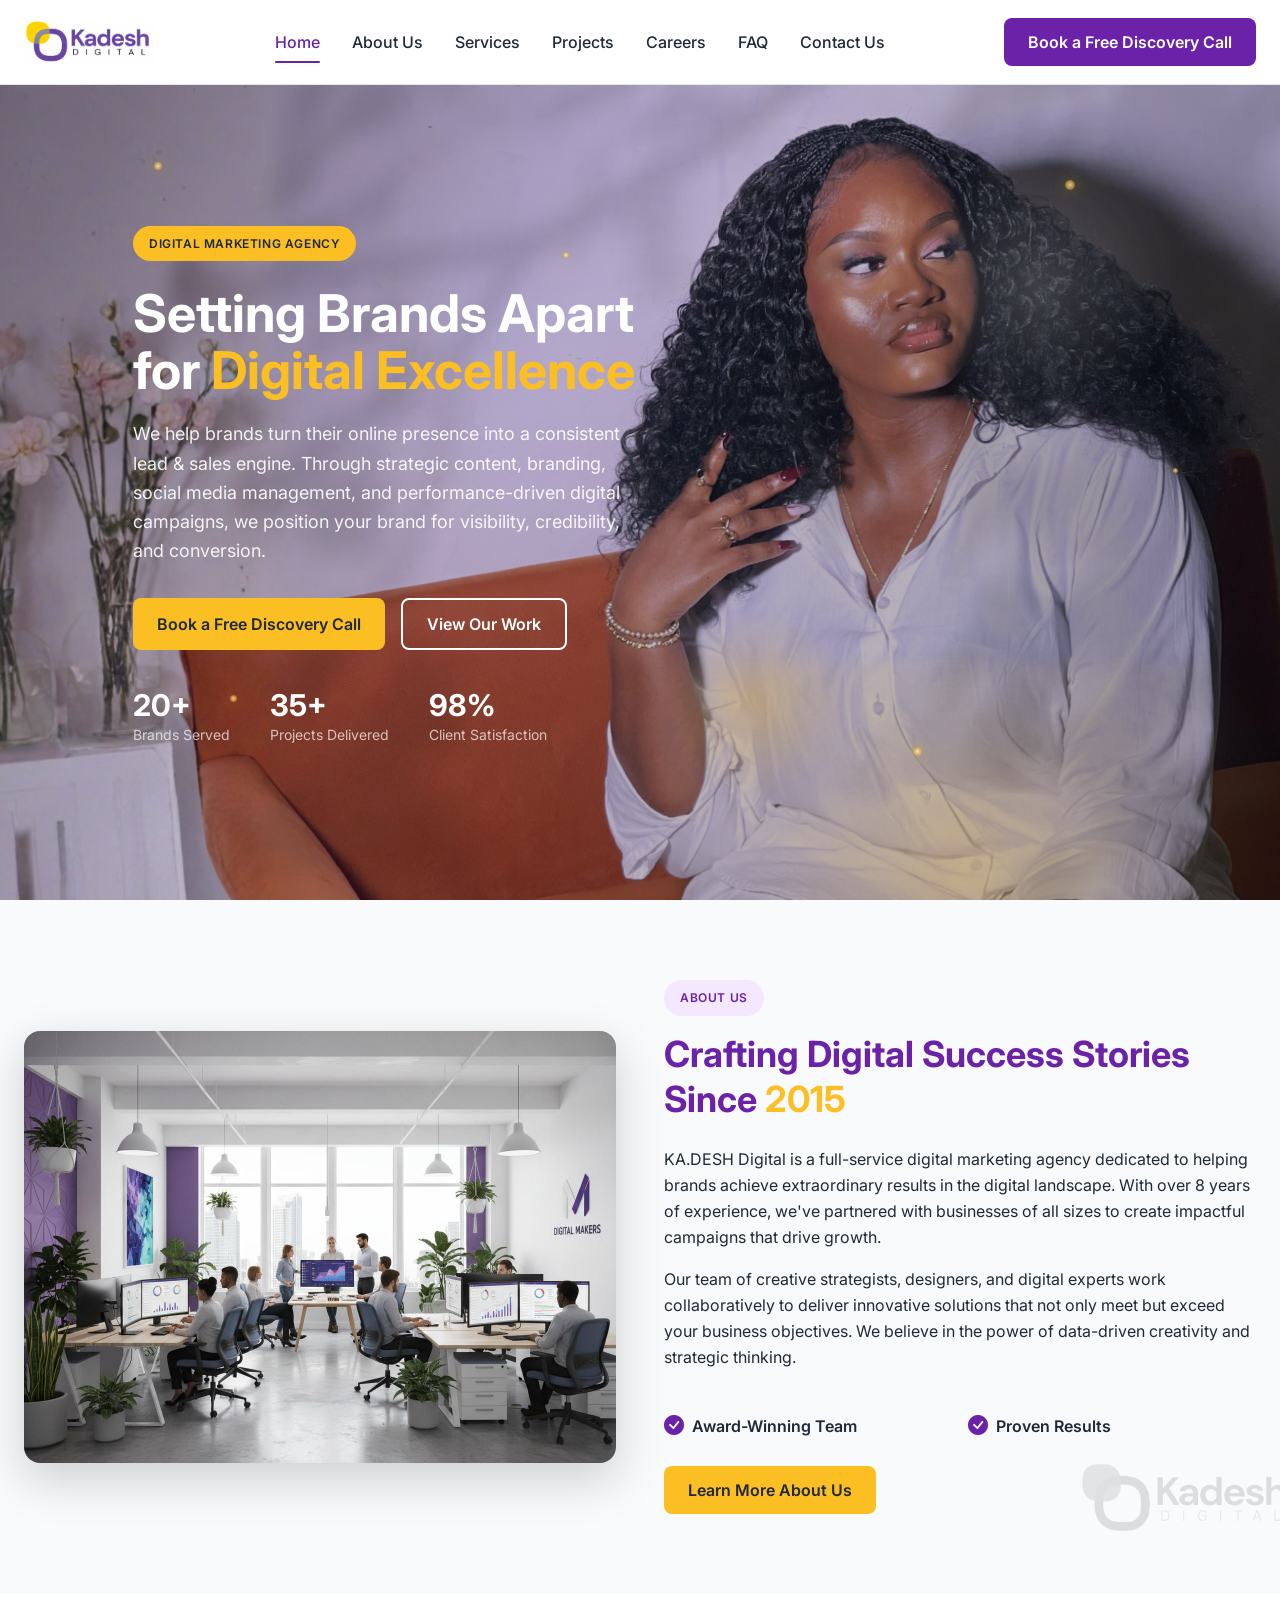
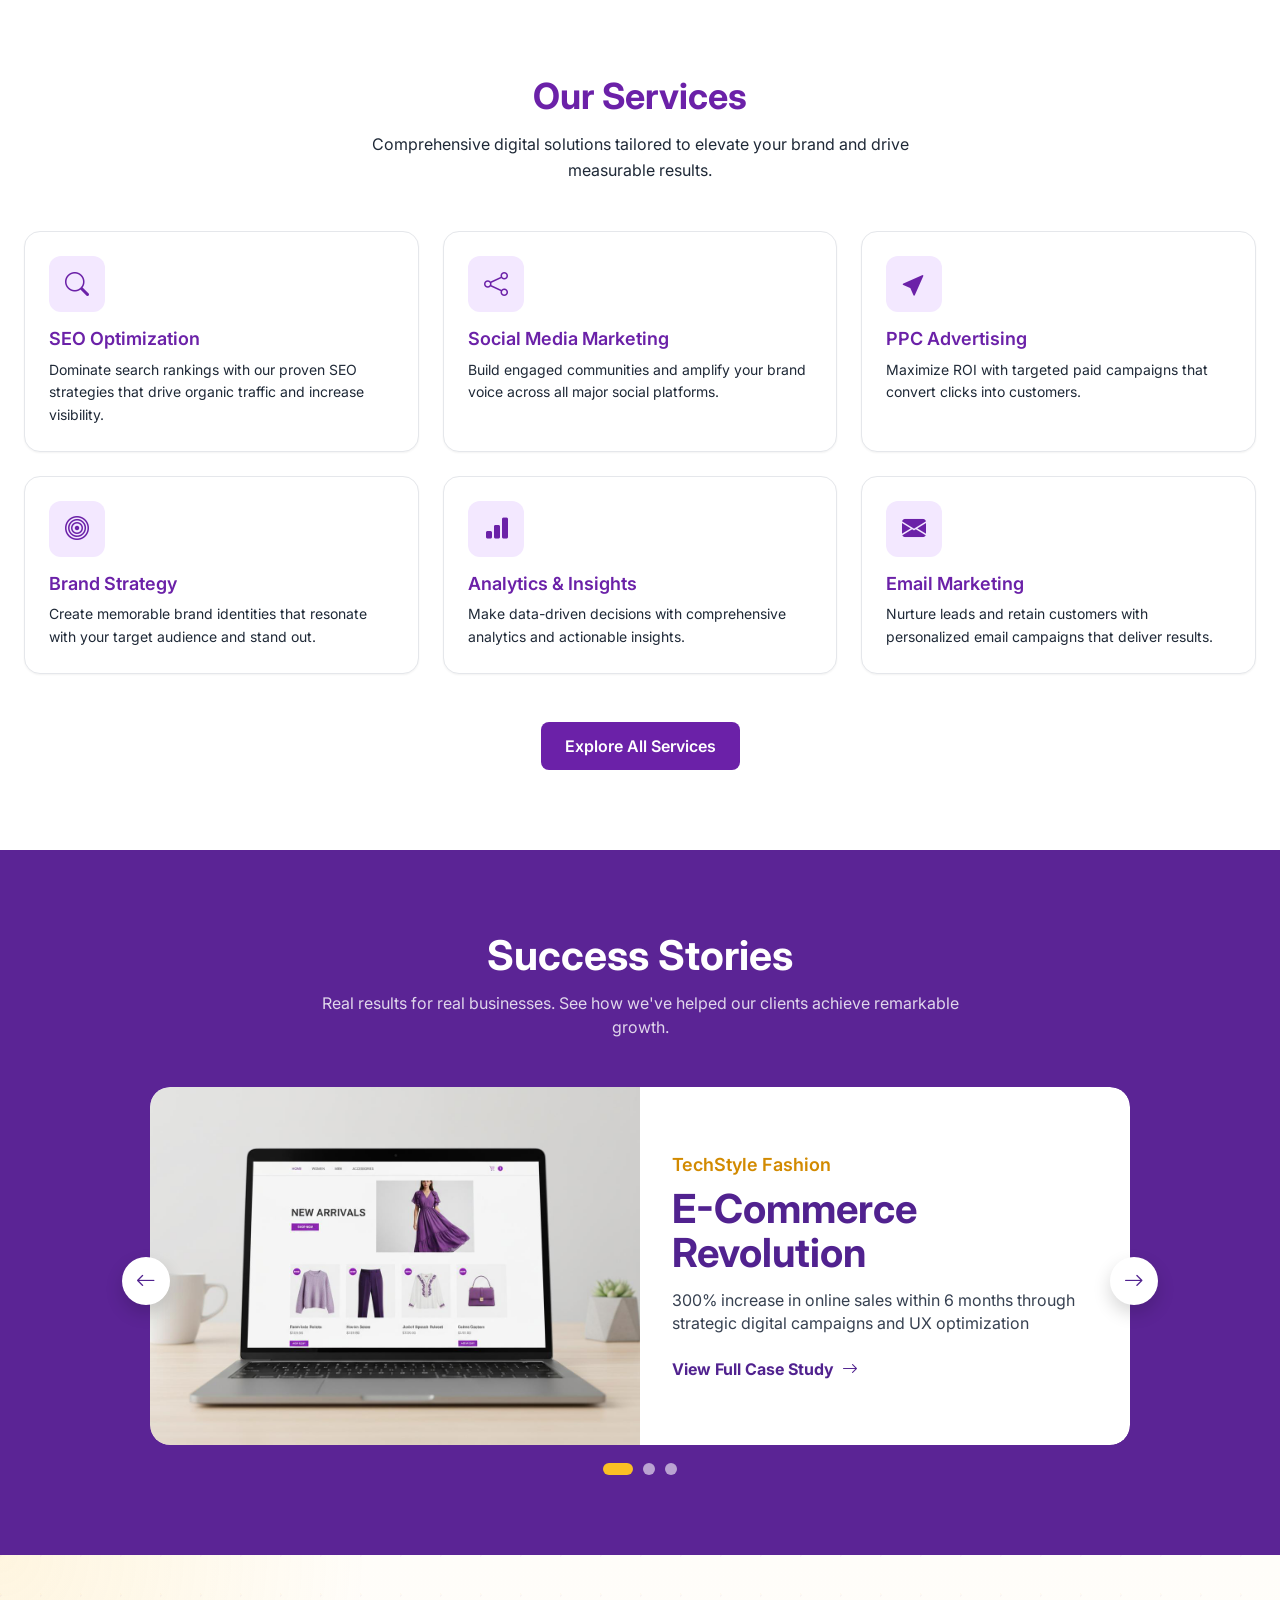
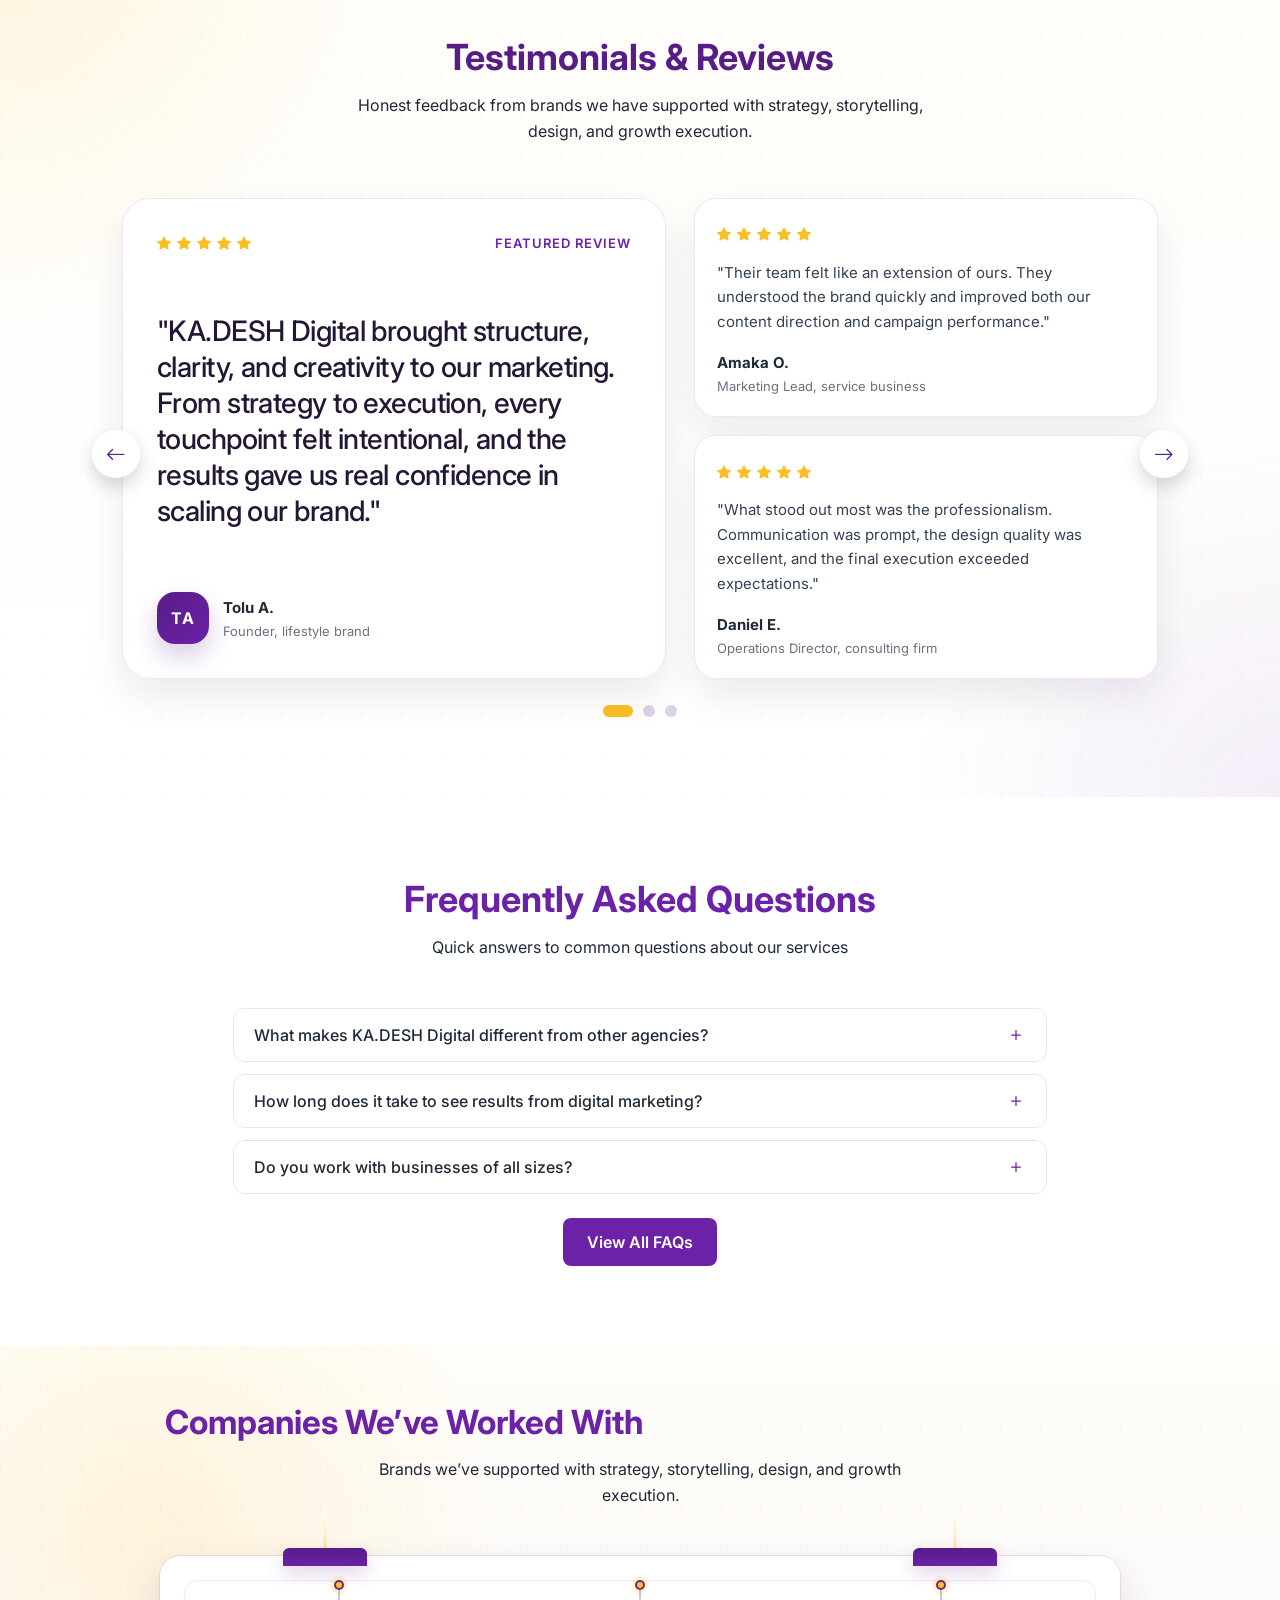
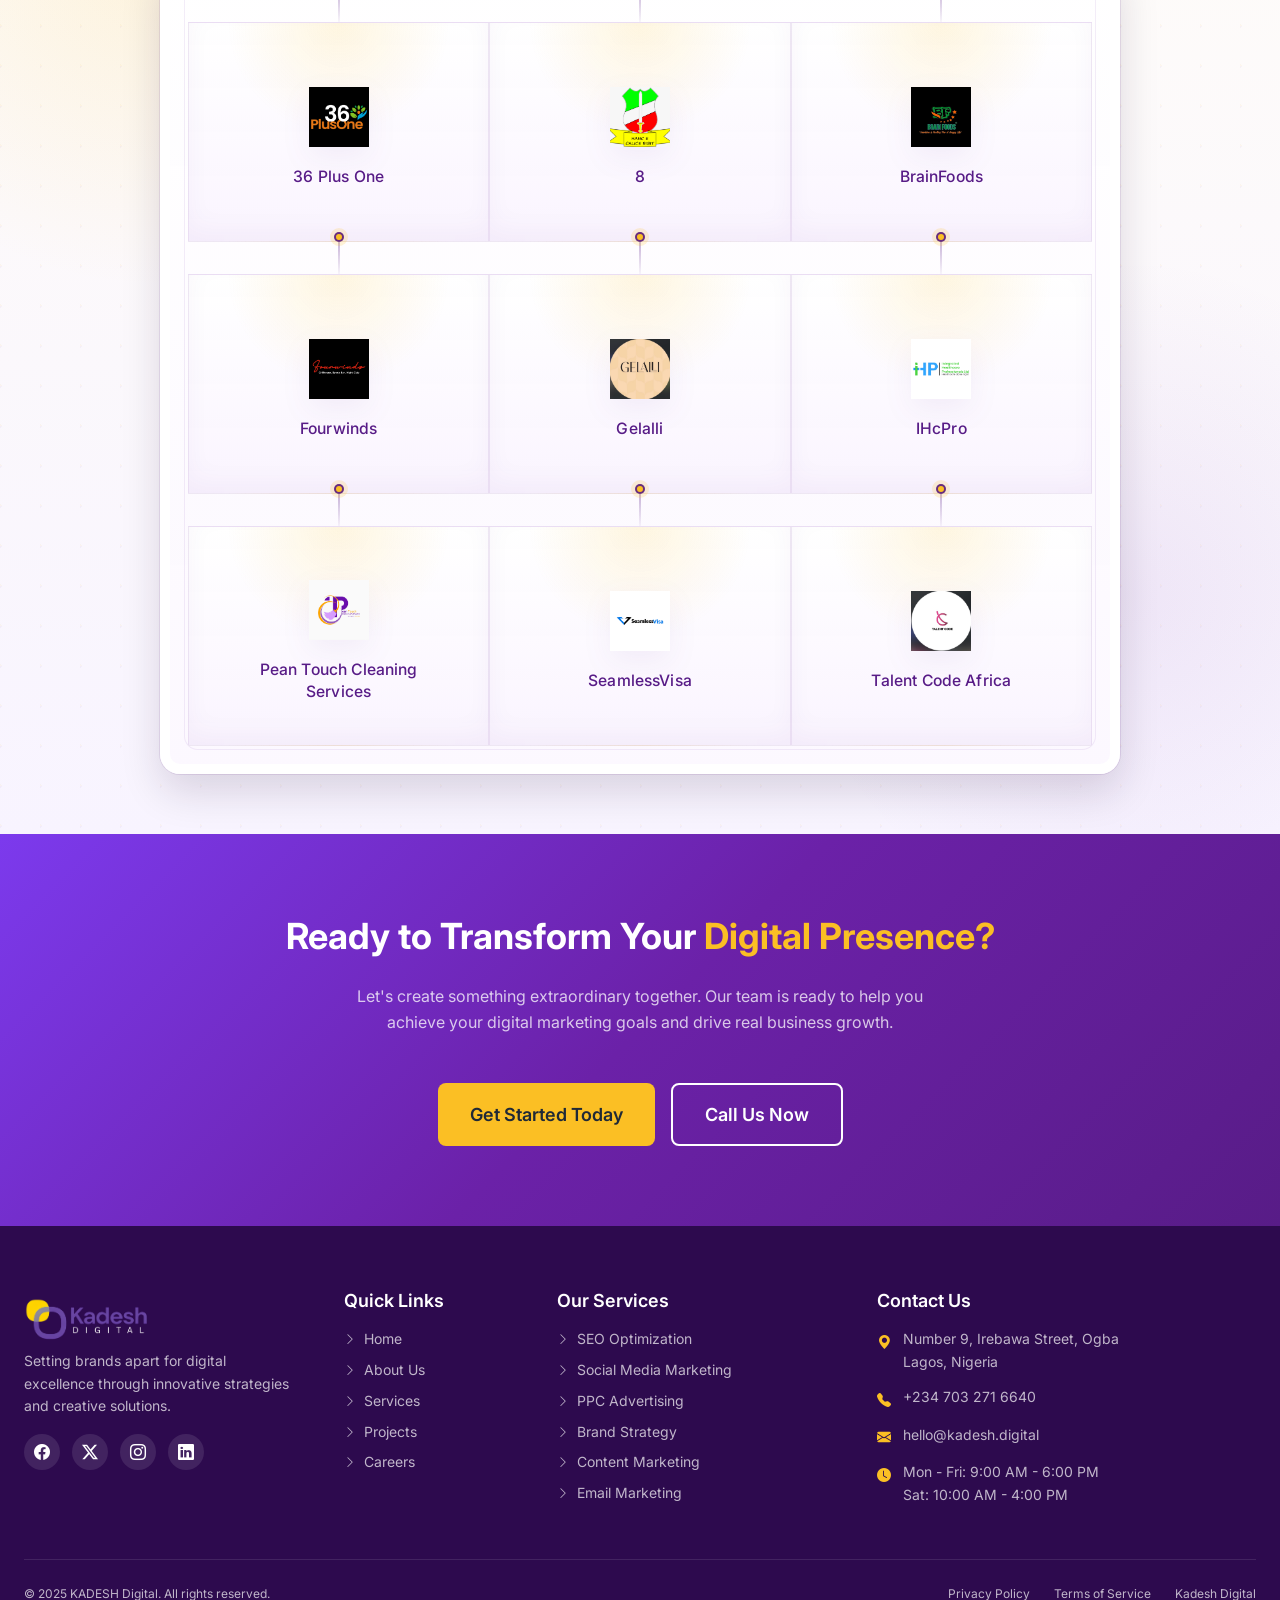
==== commit dd285d25: "Update homepage sections and testimonials carousel" ====
--- a/index.html
+++ b/index.html
@@ -129,7 +129,7 @@
       <section class="brand-marquee-section bg-white">
         <div class="container-custom">
           <div class="brand-marquee-header">
-            <span class="brand-marquee-kicker">Brands We’ve Worked With</span>
+            <span class="brand-marquee-kicker">Brands Weâ€™ve Worked With</span>
             <h2>Trusted by ambitious brands building for growth</h2>
           </div>
         </div>
@@ -193,106 +193,8 @@
         </div>
       </section>
 
-      <!-- Services Section -->
-      <section class="section bg-white">
-        <div class="container-custom">
-          <div class="section-header">
-            <h2>Our Services</h2>
-            <p>
-              Comprehensive digital solutions tailored to elevate your brand and
-              drive measurable results.
-            </p>
-          </div>
-          <div class="row g-4">
-            <!-- Service 1: SEO Optimization -->
-            <div class="col-md-6 col-lg-4">
-              <div class="card-service">
-                <div class="icon-wrapper">
-                  <i class="bi bi-search"></i>
-                </div>
-                <h4>SEO Optimization</h4>
-                <p>
-                  Dominate search rankings with our proven SEO strategies that
-                  drive organic traffic and increase visibility.
-                </p>
-              </div>
-            </div>
-            <!-- Service 2: Social Media Marketing -->
-            <div class="col-md-6 col-lg-4">
-              <div class="card-service">
-                <div class="icon-wrapper">
-                  <i class="bi bi-share"></i>
-                </div>
-                <h4>Social Media Marketing</h4>
-                <p>
-                  Build engaged communities and amplify your brand voice across
-                  all major social platforms.
-                </p>
-              </div>
-            </div>
-            <!-- Service 3: PPC Advertising -->
-            <div class="col-md-6 col-lg-4">
-              <div class="card-service">
-                <div class="icon-wrapper">
-                  <i class="bi bi-cursor-fill"></i>
-                </div>
-                <h4>PPC Advertising</h4>
-                <p>
-                  Maximize ROI with targeted paid campaigns that convert clicks
-                  into customers.
-                </p>
-              </div>
-            </div>
-            <!-- Service 4: Brand Strategy -->
-            <div class="col-md-6 col-lg-4">
-              <div class="card-service">
-                <div class="icon-wrapper">
-                  <i class="bi bi-bullseye"></i>
-                </div>
-                <h4>Brand Strategy</h4>
-                <p>
-                  Create memorable brand identities that resonate with your
-                  target audience and stand out.
-                </p>
-              </div>
-            </div>
-            <!-- Service 5: Analytics & Insights -->
-            <div class="col-md-6 col-lg-4">
-              <div class="card-service">
-                <div class="icon-wrapper">
-                  <i class="bi bi-bar-chart-fill"></i>
-                </div>
-                <h4>Analytics & Insights</h4>
-                <p>
-                  Make data-driven decisions with comprehensive analytics and
-                  actionable insights.
-                </p>
-              </div>
-            </div>
-            <!-- Service 6: Email Marketing -->
-            <div class="col-md-6 col-lg-4">
-              <div class="card-service">
-                <div class="icon-wrapper">
-                  <i class="bi bi-envelope-fill"></i>
-                </div>
-                <h4>Email Marketing</h4>
-                <p>
-                  Nurture leads and retain customers with personalized email
-                  campaigns that deliver results.
-                </p>
-              </div>
-            </div>
-          </div>
-          <div class="text-center mt-5">
-            <a href="services.html" class="btn btn-primary"
-              >Explore All Services</a
-            >
-          </div>
-        </div>
-      </section>
-
       <!-- About Preview Section -->
-      <section class="section bg-light">
+      <section class="section bg-light about-preview-section">
         <div class="container-custom">
           <div class="row align-items-center g-5">
             <div class="col-lg-6">
@@ -302,7 +204,14 @@
                 class="img-fluid rounded-4 shadow-lg"
               />
             </div>
-            <div class="col-lg-6">
+            <div class="col-lg-6 about-preview-copy">
+              <div class="about-preview-watermark" aria-hidden="true">
+                <img
+                  src="assets/img/kadesh_logo_transparent.png"
+                  alt=""
+                  loading="lazy"
+                />
+              </div>
               <span class="badge-pill badge-primary mb-3">About Us</span>
               <h2 class="text-primary mb-4">
                 Crafting Digital Success Stories Since
@@ -343,6 +252,104 @@
         </div>
       </section>
 
+      <!-- Services Section -->
+      <section class="section bg-white">
+        <div class="container-custom">
+          <div class="section-header">
+            <h2>Our Services</h2>
+            <p>
+              Comprehensive digital solutions tailored to elevate your brand and
+              drive measurable results.
+            </p>
+          </div>
+          <div class="row g-4">
+            <!-- Service 1: SEO Optimization -->
+            <div class="col-md-6 col-lg-4">
+              <div class="card-service">
+                <div class="icon-wrapper">
+                  <i class="bi bi-search"></i>
+                </div>
+                <h4>SEO Optimization</h4>
+                <p>
+                  Dominate search rankings with our proven SEO strategies that
+                  drive organic traffic and increase visibility.
+                </p>
+              </div>
+            </div>
+            <!-- Service 2: Social Media Marketing -->
+            <div class="col-md-6 col-lg-4">
+              <div class="card-service">
+                <div class="icon-wrapper">
+                  <i class="bi bi-share"></i>
+                </div>
+                <h4>Social Media Marketing</h4>
+                <p>
+                  Build engaged communities and amplify your brand voice across
+                  all major social platforms.
+                </p>
+              </div>
+            </div>
+            <!-- Service 3: PPC Advertising -->
+            <div class="col-md-6 col-lg-4">
+              <div class="card-service">
+                <div class="icon-wrapper">
+                  <i class="bi bi-cursor-fill"></i>
+                </div>
+                <h4>PPC Advertising</h4>
+                <p>
+                  Maximize ROI with targeted paid campaigns that convert clicks
+                  into customers.
+                </p>
+              </div>
+            </div>
+            <!-- Service 4: Brand Strategy -->
+            <div class="col-md-6 col-lg-4">
+              <div class="card-service">
+                <div class="icon-wrapper">
+                  <i class="bi bi-bullseye"></i>
+                </div>
+                <h4>Brand Strategy</h4>
+                <p>
+                  Create memorable brand identities that resonate with your
+                  target audience and stand out.
+                </p>
+              </div>
+            </div>
+            <!-- Service 5: Analytics & Insights -->
+            <div class="col-md-6 col-lg-4">
+              <div class="card-service">
+                <div class="icon-wrapper">
+                  <i class="bi bi-bar-chart-fill"></i>
+                </div>
+                <h4>Analytics & Insights</h4>
+                <p>
+                  Make data-driven decisions with comprehensive analytics and
+                  actionable insights.
+                </p>
+              </div>
+            </div>
+            <!-- Service 6: Email Marketing -->
+            <div class="col-md-6 col-lg-4">
+              <div class="card-service">
+                <div class="icon-wrapper">
+                  <i class="bi bi-envelope-fill"></i>
+                </div>
+                <h4>Email Marketing</h4>
+                <p>
+                  Nurture leads and retain customers with personalized email
+                  campaigns that deliver results.
+                </p>
+              </div>
+            </div>
+          </div>
+          <div class="text-center mt-5">
+            <a href="services.html" class="btn btn-primary"
+              >Explore All Services</a
+            >
+          </div>
+        </div>
+      </section>
+
       <!-- Success Stories Section -->
       <section class="section success-stories-section">
         <div class="container-custom">
@@ -482,6 +489,260 @@
         </div>
       </section>
 
+      <!-- Testimonials Section -->
+      <section class="section testimonials-section">
+        <div class="container-custom">
+          <div class="section-header testimonials-header">
+            <h2>Testimonials & Reviews</h2>
+            <p>
+              Honest feedback from brands we have supported with strategy,
+              storytelling, design, and growth execution.
+            </p>
+          </div>
+
+          <div
+            id="testimonialsCarousel"
+            class="carousel slide testimonials-carousel"
+            data-bs-ride="carousel"
+            data-bs-interval="5000"
+            data-bs-pause="hover"
+            data-bs-touch="true"
+            tabindex="0"
+            aria-label="Testimonials carousel"
+          >
+            <div class="carousel-inner">
+              <div class="carousel-item active">
+                <div class="testimonial-slide">
+                  <article class="testimonial-feature-card">
+                    <div class="testimonial-feature-top">
+                      <div class="testimonial-stars" aria-label="5 out of 5 stars">
+                        <i class="bi bi-star-fill"></i>
+                        <i class="bi bi-star-fill"></i>
+                        <i class="bi bi-star-fill"></i>
+                        <i class="bi bi-star-fill"></i>
+                        <i class="bi bi-star-fill"></i>
+                      </div>
+                      <span class="testimonial-kicker">Featured Review</span>
+                    </div>
+                    <blockquote>
+                      "KA.DESH Digital brought structure, clarity, and creativity
+                      to our marketing. From strategy to execution, every
+                      touchpoint felt intentional, and the results gave us real
+                      confidence in scaling our brand."
+                    </blockquote>
+                    <div class="testimonial-author">
+                      <div class="testimonial-author-mark">TA</div>
+                      <div>
+                        <strong>Tolu A.</strong>
+                        <span>Founder, lifestyle brand</span>
+                      </div>
+                    </div>
+                  </article>
+
+                  <div class="testimonial-mini-grid">
+                    <article class="testimonial-review-card">
+                      <div class="testimonial-stars" aria-label="5 out of 5 stars">
+                        <i class="bi bi-star-fill"></i>
+                        <i class="bi bi-star-fill"></i>
+                        <i class="bi bi-star-fill"></i>
+                        <i class="bi bi-star-fill"></i>
+                        <i class="bi bi-star-fill"></i>
+                      </div>
+                      <p>
+                        "Their team felt like an extension of ours. They
+                        understood the brand quickly and improved both our
+                        content direction and campaign performance."
+                      </p>
+                      <strong>Amaka O.</strong>
+                      <span>Marketing Lead, service business</span>
+                    </article>
+
+                    <article class="testimonial-review-card">
+                      <div class="testimonial-stars" aria-label="5 out of 5 stars">
+                        <i class="bi bi-star-fill"></i>
+                        <i class="bi bi-star-fill"></i>
+                        <i class="bi bi-star-fill"></i>
+                        <i class="bi bi-star-fill"></i>
+                        <i class="bi bi-star-fill"></i>
+                      </div>
+                      <p>
+                        "What stood out most was the professionalism.
+                        Communication was prompt, the design quality was
+                        excellent, and the final execution exceeded
+                        expectations."
+                      </p>
+                      <strong>Daniel E.</strong>
+                      <span>Operations Director, consulting firm</span>
+                    </article>
+                  </div>
+                </div>
+              </div>
+
+              <div class="carousel-item">
+                <div class="testimonial-slide">
+                  <article class="testimonial-feature-card">
+                    <div class="testimonial-feature-top">
+                      <div class="testimonial-stars" aria-label="5 out of 5 stars">
+                        <i class="bi bi-star-fill"></i>
+                        <i class="bi bi-star-fill"></i>
+                        <i class="bi bi-star-fill"></i>
+                        <i class="bi bi-star-fill"></i>
+                        <i class="bi bi-star-fill"></i>
+                      </div>
+                      <span class="testimonial-kicker">Client Experience</span>
+                    </div>
+                    <blockquote>
+                      "They helped us move from scattered marketing efforts to a
+                      sharper, more confident brand presence that our audience
+                      could actually connect with."
+                    </blockquote>
+                    <div class="testimonial-author">
+                      <div class="testimonial-author-mark">FI</div>
+                      <div>
+                        <strong>Favour I.</strong>
+                        <span>Founder, education brand</span>
+                      </div>
+                    </div>
+                  </article>
+
+                  <div class="testimonial-mini-grid">
+                    <article class="testimonial-review-card">
+                      <div class="testimonial-stars" aria-label="5 out of 5 stars">
+                        <i class="bi bi-star-fill"></i>
+                        <i class="bi bi-star-fill"></i>
+                        <i class="bi bi-star-fill"></i>
+                        <i class="bi bi-star-fill"></i>
+                        <i class="bi bi-star-fill"></i>
+                      </div>
+                      <p>
+                        "The combination of strategy and execution is what made
+                        the difference. We were not just getting ideas, we were
+                        getting outcomes we could track."
+                      </p>
+                      <strong>Sarah K.</strong>
+                      <span>Brand Manager, retail company</span>
+                    </article>
+
+                    <article class="testimonial-review-card">
+                      <div class="testimonial-stars" aria-label="5 out of 5 stars">
+                        <i class="bi bi-star-fill"></i>
+                        <i class="bi bi-star-fill"></i>
+                        <i class="bi bi-star-fill"></i>
+                        <i class="bi bi-star-fill"></i>
+                        <i class="bi bi-star-fill"></i>
+                      </div>
+                      <p>
+                        "Their process was clear from start to finish. We always
+                        knew what was happening, what was working, and what the
+                        next strategic move should be."
+                      </p>
+                      <strong>Chioma N.</strong>
+                      <span>Growth Lead, wellness brand</span>
+                    </article>
+                  </div>
+                </div>
+              </div>
+
+              <div class="carousel-item">
+                <div class="testimonial-slide">
+                  <article class="testimonial-feature-card testimonial-score-card">
+                    <div>
+                      <strong>4.9/5</strong>
+                      <span>Average client satisfaction rating</span>
+                    </div>
+                    <p>
+                      Built on consistent delivery, collaborative communication,
+                      premium design quality, and performance-led execution.
+                    </p>
+                  </article>
+
+                  <div class="testimonial-mini-grid">
+                    <article class="testimonial-review-card">
+                      <div class="testimonial-stars" aria-label="5 out of 5 stars">
+                        <i class="bi bi-star-fill"></i>
+                        <i class="bi bi-star-fill"></i>
+                        <i class="bi bi-star-fill"></i>
+                        <i class="bi bi-star-fill"></i>
+                        <i class="bi bi-star-fill"></i>
+                      </div>
+                      <p>
+                        "KA.DESH Digital gave our team the structure we were
+                        missing. The quality of thinking and execution made the
+                        engagement feel like a real partnership."
+                      </p>
+                      <strong>Uche M.</strong>
+                      <span>Founder, advisory firm</span>
+                    </article>
+
+                    <article class="testimonial-review-card">
+                      <div class="testimonial-stars" aria-label="5 out of 5 stars">
+                        <i class="bi bi-star-fill"></i>
+                        <i class="bi bi-star-fill"></i>
+                        <i class="bi bi-star-fill"></i>
+                        <i class="bi bi-star-fill"></i>
+                        <i class="bi bi-star-fill"></i>
+                      </div>
+                      <p>
+                        "Beyond the creative work, they brought calm, clarity,
+                        and strong communication. That professionalism made a big
+                        difference for our internal team."
+                      </p>
+                      <strong>Mary A.</strong>
+                      <span>Communications Manager, nonprofit</span>
+                    </article>
+                  </div>
+                </div>
+              </div>
+            </div>
+
+            <button
+              class="carousel-control-prev testimonials-carousel-control"
+              type="button"
+              data-bs-target="#testimonialsCarousel"
+              data-bs-slide="prev"
+              aria-label="Previous testimonial"
+            >
+              <span class="testimonials-carousel-arrow" aria-hidden="true"
+                ><i class="bi bi-arrow-left"></i
+              ></span>
+            </button>
+            <button
+              class="carousel-control-next testimonials-carousel-control"
+              type="button"
+              data-bs-target="#testimonialsCarousel"
+              data-bs-slide="next"
+              aria-label="Next testimonial"
+            >
+              <span class="testimonials-carousel-arrow" aria-hidden="true"
+                ><i class="bi bi-arrow-right"></i
+              ></span>
+            </button>
+
+            <div class="carousel-indicators testimonials-carousel-indicators">
+              <button
+                type="button"
+                data-bs-target="#testimonialsCarousel"
+                data-bs-slide-to="0"
+                class="active"
+                aria-current="true"
+                aria-label="Slide 1"
+              ></button>
+              <button
+                type="button"
+                data-bs-target="#testimonialsCarousel"
+                data-bs-slide-to="1"
+                aria-label="Slide 2"
+              ></button>
+              <button
+                type="button"
+                data-bs-target="#testimonialsCarousel"
+                data-bs-slide-to="2"
+                aria-label="Slide 3"
+              ></button>
+            </div>
+          </div>
+        </div>
+      </section>
       <!-- FAQ Preview Section -->
       <section class="section bg-white">
         <div class="container-custom">
@@ -575,68 +836,100 @@
 
       <section class="brand-marquee-section brand-marquee-section-refined">
         <div class="container-custom">
-          <div class="brand-marquee-header">
-            <div>
-              <span class="brand-marquee-kicker">Companies We&rsquo;ve Worked With</span>
-              <h2>Brands we&rsquo;ve supported with strategy, storytelling, design, and growth execution</h2>
-            </div>
-          </div>
-        </div>
-        <div class="brand-marquee-shell" aria-label="Client brands carousel">
-          <div class="brand-marquee-track">
-            <div class="brand-logo-item">
-              <img src="assets/img/Clients/36PlusOne.png" alt="36 Plus One logo" loading="lazy">
-            </div>
-            <div class="brand-logo-item">
-              <img src="assets/img/Clients/8.png" alt="8 logo" loading="lazy">
-            </div>
-            <div class="brand-logo-item">
-              <img src="assets/img/Clients/BrainFoods.png" alt="BrainFoods logo" loading="lazy">
-            </div>
-            <div class="brand-logo-item">
-              <img src="assets/img/Clients/Fourwinds.png" alt="Fourwinds logo" loading="lazy">
-            </div>
-            <div class="brand-logo-item">
-              <img src="assets/img/Clients/Gelalli.png" alt="Gelalli logo" loading="lazy">
-            </div>
-            <div class="brand-logo-item">
-              <img src="assets/img/Clients/IHcPro.png" alt="IHcPro logo" loading="lazy">
-            </div>
-            <div class="brand-logo-item">
-              <img src="assets/img/Clients/Pean Touch Cleaning Services.png" alt="Pean Touch Cleaning Services logo" loading="lazy">
-            </div>
-            <div class="brand-logo-item">
-              <img src="assets/img/Clients/SeamlessVisa.png" alt="SeamlessVisa logo" loading="lazy">
-            </div>
-            <div class="brand-logo-item">
-              <img src="assets/img/Clients/Talent Code Africa.png" alt="Talent Code Africa logo" loading="lazy">
-            </div>
-            <div class="brand-logo-item" aria-hidden="true">
-              <img src="assets/img/Clients/36PlusOne.png" alt="" loading="lazy">
-            </div>
-            <div class="brand-logo-item" aria-hidden="true">
-              <img src="assets/img/Clients/8.png" alt="" loading="lazy">
-            </div>
-            <div class="brand-logo-item" aria-hidden="true">
-              <img src="assets/img/Clients/BrainFoods.png" alt="" loading="lazy">
-            </div>
-            <div class="brand-logo-item" aria-hidden="true">
-              <img src="assets/img/Clients/Fourwinds.png" alt="" loading="lazy">
-            </div>
-            <div class="brand-logo-item" aria-hidden="true">
-              <img src="assets/img/Clients/Gelalli.png" alt="" loading="lazy">
-            </div>
-            <div class="brand-logo-item" aria-hidden="true">
-              <img src="assets/img/Clients/IHcPro.png" alt="" loading="lazy">
-            </div>
-            <div class="brand-logo-item" aria-hidden="true">
-              <img src="assets/img/Clients/Pean Touch Cleaning Services.png" alt="" loading="lazy">
-            </div>
-            <div class="brand-logo-item" aria-hidden="true">
-              <img src="assets/img/Clients/SeamlessVisa.png" alt="" loading="lazy">
-            </div>
-            <div class="brand-logo-item" aria-hidden="true">
-              <img src="assets/img/Clients/Talent Code Africa.png" alt="" loading="lazy">
+          <div class="section-header brand-marquee-header">
+            <h2>Companies We&rsquo;ve Worked With</h2>
+            <p>
+              Brands we&rsquo;ve supported with strategy, storytelling, design,
+              and growth execution.
+            </p>
+          </div>
+          <div class="brand-marquee-shell" aria-label="Client brands gallery">
+            <div class="brand-gallery-frame">
+              <span class="brand-gallery-hanger brand-gallery-hanger-left" aria-hidden="true"></span>
+              <span class="brand-gallery-hanger brand-gallery-hanger-right" aria-hidden="true"></span>
+              <div class="brand-marquee-track">
+                <div class="brand-logo-item">
+                  <span class="brand-logo-pin" aria-hidden="true"></span>
+                  <div class="brand-logo-card">
+                    <div class="brand-logo-mark">
+                      <img src="assets/img/Clients/36PlusOne.png" alt="36 Plus One logo" loading="lazy">
+                    </div>
+                    <strong>36 Plus One</strong>
+                  </div>
+                </div>
+                <div class="brand-logo-item">
+                  <span class="brand-logo-pin" aria-hidden="true"></span>
+                  <div class="brand-logo-card">
+                    <div class="brand-logo-mark">
+                      <img src="assets/img/Clients/8.png" alt="8 logo" loading="lazy">
+                    </div>
+                    <strong>8</strong>
+                  </div>
+                </div>
+                <div class="brand-logo-item">
+                  <span class="brand-logo-pin" aria-hidden="true"></span>
+                  <div class="brand-logo-card">
+                    <div class="brand-logo-mark">
+                      <img src="assets/img/Clients/BrainFoods.png" alt="BrainFoods logo" loading="lazy">
+                    </div>
+                    <strong>BrainFoods</strong>
+                  </div>
+                </div>
+                <div class="brand-logo-item">
+                  <span class="brand-logo-pin" aria-hidden="true"></span>
+                  <div class="brand-logo-card">
+                    <div class="brand-logo-mark">
+                      <img src="assets/img/Clients/Fourwinds.png" alt="Fourwinds logo" loading="lazy">
+                    </div>
+                    <strong>Fourwinds</strong>
+                  </div>
+                </div>
+                <div class="brand-logo-item">
+                  <span class="brand-logo-pin" aria-hidden="true"></span>
+                  <div class="brand-logo-card">
+                    <div class="brand-logo-mark">
+                      <img src="assets/img/Clients/Gelalli.png" alt="Gelalli logo" loading="lazy">
+                    </div>
+                    <strong>Gelalli</strong>
+                  </div>
+                </div>
+                <div class="brand-logo-item">
+                  <span class="brand-logo-pin" aria-hidden="true"></span>
+                  <div class="brand-logo-card">
+                    <div class="brand-logo-mark">
+                      <img src="assets/img/Clients/IHcPro.png" alt="IHcPro logo" loading="lazy">
+                    </div>
+                    <strong>IHcPro</strong>
+                  </div>
+                </div>
+                <div class="brand-logo-item">
+                  <span class="brand-logo-pin" aria-hidden="true"></span>
+                  <div class="brand-logo-card">
+                    <div class="brand-logo-mark">
+                      <img src="assets/img/Clients/Pean Touch Cleaning Services.png" alt="Pean Touch Cleaning Services logo" loading="lazy">
+                    </div>
+                    <strong>Pean Touch Cleaning Services</strong>
+                  </div>
+                </div>
+                <div class="brand-logo-item">
+                  <span class="brand-logo-pin" aria-hidden="true"></span>
+                  <div class="brand-logo-card">
+                    <div class="brand-logo-mark">
+                      <img src="assets/img/Clients/SeamlessVisa.png" alt="SeamlessVisa logo" loading="lazy">
+                    </div>
+                    <strong>SeamlessVisa</strong>
+                  </div>
+                </div>
+                <div class="brand-logo-item">
+                  <span class="brand-logo-pin" aria-hidden="true"></span>
+                  <div class="brand-logo-card">
+                    <div class="brand-logo-mark">
+                      <img src="assets/img/Clients/Talent Code Africa.png" alt="Talent Code Africa logo" loading="lazy">
+                    </div>
+                    <strong>Talent Code Africa</strong>
+                  </div>
+                </div>
+              </div>
             </div>
           </div>
         </div>
--- a/assets/css/style.css
+++ b/assets/css/style.css
@@ -1034,9 +1034,9 @@
   background-image:
     linear-gradient(
       120deg,
-      rgba(49, 12, 90, 0.62) 0%,
-      rgba(79, 28, 138, 0.46) 42%,
-      rgba(25, 10, 48, 0.52) 100%
+      rgba(29, 21, 41, 0.5) 0%,
+      rgba(57, 44, 77, 0.28) 42%,
+      rgba(18, 14, 27, 0.4) 100%
     ),
     url("../img/bg_02.png");
   background-position: center top;
@@ -1323,7 +1323,7 @@
    ======================================== */
 .brand-marquee-section {
   position: relative;
-  padding: 38px 0 64px;
+  padding: 26px 0 44px;
   overflow: hidden;
   background:
     linear-gradient(180deg, #ffffff 0%, #f7f2ff 100%);
@@ -1354,7 +1354,7 @@
   align-items: flex-end;
   justify-content: flex-start;
   gap: 24px;
-  margin-bottom: 28px;
+  margin-bottom: 18px;
 }
 
 .brand-marquee-kicker {
@@ -1377,24 +1377,7 @@
 .brand-marquee-shell {
   position: relative;
   overflow: hidden;
-  padding: 18px 0;
-}
-
-.brand-marquee-shell {
-  background:
-    linear-gradient(180deg, rgba(255, 255, 255, 0) 0%, rgba(255, 255, 255, 0.48) 50%, rgba(255, 255, 255, 0) 100%);
-}
-
-.brand-marquee-shell .brand-marquee-track::before {
-  content: "";
-  position: absolute;
-  left: 0;
-  right: 0;
-  top: 50%;
-  height: 1px;
-  transform: translateY(-50%);
-  background: linear-gradient(90deg, rgba(107, 33, 168, 0) 0%, rgba(107, 33, 168, 0.12) 14%, rgba(107, 33, 168, 0.12) 86%, rgba(107, 33, 168, 0) 100%);
-  pointer-events: none;
+  padding: 22px 0 4px;
 }
 
 .brand-marquee-shell::before,
@@ -1409,70 +1392,329 @@
 }
 
 .brand-marquee-shell::before {
-  left: 0;
-  background: linear-gradient(90deg, rgba(247, 242, 255, 1) 0%, rgba(247, 242, 255, 0) 100%);
+  inset: 0 auto auto 0;
+  width: 100%;
+  height: 8px;
+  top: 18px;
+  bottom: auto;
+  border-radius: 999px;
+  background: linear-gradient(90deg, var(--color-primary-dark) 0%, var(--color-accent) 50%, var(--color-primary-dark) 100%);
+  box-shadow: 0 4px 14px rgba(107, 33, 168, 0.14);
 }
 
 .brand-marquee-shell::after {
-  right: 0;
-  background: linear-gradient(270deg, rgba(247, 242, 255, 1) 0%, rgba(247, 242, 255, 0) 100%);
+  inset: 48px 0 0;
+  width: auto;
+  background:
+    linear-gradient(90deg, rgba(247, 242, 255, 1) 0%, rgba(247, 242, 255, 0) 7%, rgba(247, 242, 255, 0) 93%, rgba(247, 242, 255, 1) 100%);
 }
 
 .brand-marquee-track {
   position: relative;
   display: flex;
-  align-items: center;
-  gap: 14px;
+  align-items: flex-start;
+  gap: 18px;
   width: max-content;
-  animation: brandMarqueeScroll 34s linear infinite;
+  padding-top: 6px;
+  animation: brandMarqueeScroll 64s linear infinite;
   will-change: transform;
 }
 
 .brand-logo-item {
-  min-width: 156px;
-  min-height: 88px;
-  display: inline-flex;
+  min-width: 170px;
+  display: grid;
+  justify-items: center;
+  grid-template-rows: auto auto;
+  gap: 0;
+  position: relative;
+  z-index: 1;
+  transition: transform var(--transition-base);
+}
+
+.brand-logo-item:nth-child(3n + 2) {
+  margin-top: 18px;
+}
+
+.brand-logo-item:nth-child(3n + 3) {
+  margin-top: 9px;
+}
+
+.brand-logo-pin {
+  width: 2px;
+  height: 46px;
+  background: linear-gradient(180deg, rgba(168, 85, 247, 0.85) 0%, rgba(168, 85, 247, 0.2) 100%);
+  position: relative;
+}
+
+.brand-logo-pin::before {
+  content: "";
+  position: absolute;
+  top: -14px;
+  left: 50%;
+  width: 12px;
+  height: 12px;
+  border-radius: 50%;
+  transform: translateX(-50%);
+  background: var(--color-accent);
+  border: 2px solid var(--color-primary-dark);
+  box-shadow: 0 0 0 4px rgba(251, 191, 36, 0.18);
+}
+
+.brand-logo-card {
+  width: 100%;
+  min-height: auto;
+  padding: 12px 8px 0;
+  text-align: center;
+  position: relative;
+}
+
+.brand-logo-card::before {
+  content: none;
+}
+
+.brand-logo-mark {
+  min-height: 52px;
+  display: flex;
   align-items: center;
   justify-content: center;
-  padding: 10px 0;
-  position: relative;
-  z-index: 1;
-  transition: transform var(--transition-base), opacity var(--transition-base);
-}
-
-.brand-logo-item + .brand-logo-item::before {
-  content: "";
-  position: absolute;
-  left: -8px;
-  top: 50%;
-  width: 6px;
-  height: 6px;
-  border-radius: 50%;
-  transform: translateY(-50%);
-  background: rgba(107, 33, 168, 0.18);
-  box-shadow: 0 0 0 6px rgba(107, 33, 168, 0.04);
-}
-
-.brand-logo-item img {
+  margin-bottom: 8px;
+}
+
+.brand-logo-mark img {
   display: block;
-  max-width: 190px;
-  max-height: 82px;
+  max-width: 108px;
+  max-height: 48px;
   width: auto;
   height: auto;
   object-fit: contain;
-  filter:
-    brightness(1.02)
-    saturate(1.03)
-    contrast(1.03)
-    drop-shadow(0 8px 18px rgba(64, 23, 112, 0.08));
+}
+
+.brand-logo-card strong {
+  display: block;
+  color: var(--color-primary-dark);
+  font-size: 14px;
+  font-weight: var(--font-semibold);
+  line-height: 1.4;
+  letter-spacing: 0.01em;
+  max-width: 150px;
+  margin: 0 auto;
 }
 
 .brand-logo-item:hover {
-  transform: translateY(-2px);
+  transform: translateY(-4px);
 }
 
 .brand-marquee-shell:hover .brand-marquee-track {
   animation-play-state: paused;
+}
+
+.about-preview-section {
+  position: relative;
+  overflow: hidden;
+}
+
+.about-preview-copy {
+  position: relative;
+  isolation: isolate;
+}
+
+.about-preview-copy > *:not(.about-preview-watermark) {
+  position: relative;
+  z-index: 1;
+}
+
+.about-preview-watermark {
+  position: absolute;
+  right: -18px;
+  bottom: -22px;
+  width: min(44%, 220px);
+  opacity: 0.12;
+  pointer-events: none;
+  z-index: 0;
+}
+
+.about-preview-watermark img {
+  display: block;
+  width: 100%;
+  height: auto;
+  filter: grayscale(1) brightness(0.4) contrast(1.12);
+}
+
+.brand-marquee-section-refined {
+  padding: 56px 0 60px;
+  background:
+    radial-gradient(circle at 12% 18%, rgba(251, 191, 36, 0.14) 0%, rgba(251, 191, 36, 0) 24%),
+    radial-gradient(circle at 88% 78%, rgba(107, 33, 168, 0.08) 0%, rgba(107, 33, 168, 0) 24%),
+    linear-gradient(180deg, #fffdf8 0%, #f8f4ff 100%);
+}
+
+.brand-marquee-section-refined::before {
+  background:
+    linear-gradient(135deg, rgba(107, 33, 168, 0.04) 0, rgba(107, 33, 168, 0.04) 2px, transparent 2px, transparent 38px),
+    linear-gradient(45deg, rgba(251, 191, 36, 0.06) 0, rgba(251, 191, 36, 0.06) 2px, transparent 2px, transparent 38px);
+  background-size: 40px 40px;
+  opacity: 1;
+}
+
+.brand-marquee-section-refined .brand-marquee-header {
+  display: block;
+  margin-bottom: var(--space-12);
+  text-align: center;
+}
+
+.brand-marquee-section-refined .brand-marquee-header p {
+  max-width: 600px;
+}
+
+.brand-marquee-section-refined .brand-marquee-shell {
+  overflow: visible;
+  padding: 0;
+}
+
+.brand-marquee-section-refined .brand-marquee-shell::before,
+.brand-marquee-section-refined .brand-marquee-shell::after {
+  content: none;
+}
+
+.brand-gallery-frame {
+  position: relative;
+  margin: 0 auto;
+  max-width: 960px;
+  padding: 24px 18px 18px;
+  border: 10px solid rgba(255, 255, 255, 0.98);
+  border-radius: 20px;
+  background:
+    linear-gradient(180deg, rgba(255, 255, 255, 0.99) 0%, rgba(252, 248, 255, 0.98) 100%);
+  box-shadow:
+    0 18px 40px rgba(25, 10, 45, 0.14),
+    0 0 0 1px rgba(88, 28, 135, 0.1);
+}
+
+.brand-gallery-frame::before {
+  content: "";
+  position: absolute;
+  inset: 14px;
+  border-radius: 14px;
+  box-shadow: inset 0 0 0 1px rgba(107, 33, 168, 0.08);
+  pointer-events: none;
+}
+
+.brand-gallery-hanger {
+  position: absolute;
+  top: -54px;
+  width: 84px;
+  height: 54px;
+  pointer-events: none;
+}
+
+.brand-gallery-hanger::before {
+  content: "";
+  position: absolute;
+  left: 50%;
+  top: 0;
+  width: 3px;
+  height: 36px;
+  transform: translateX(-50%);
+  background: linear-gradient(180deg, rgba(255, 255, 255, 0.95) 0%, rgba(251, 191, 36, 0.36) 100%);
+}
+
+.brand-gallery-hanger::after {
+  content: "";
+  position: absolute;
+  left: 50%;
+  bottom: 0;
+  width: 84px;
+  height: 18px;
+  transform: translateX(-50%);
+  border-radius: 6px 6px 0 0;
+  background: linear-gradient(180deg, var(--color-primary-dark) 0%, var(--color-primary) 100%);
+  box-shadow: 0 8px 18px rgba(88, 28, 135, 0.18);
+}
+
+.brand-gallery-hanger-left {
+  left: 12%;
+}
+
+.brand-gallery-hanger-right {
+  right: 12%;
+}
+
+.brand-marquee-section-refined .brand-marquee-track {
+  display: grid;
+  grid-template-columns: repeat(3, minmax(0, 1fr));
+  gap: 0;
+  width: 100%;
+  padding-top: 0;
+  animation: none;
+}
+
+.brand-marquee-section-refined .brand-logo-item {
+  min-width: 0;
+  transition:
+    transform var(--transition-base),
+    box-shadow var(--transition-base);
+}
+
+.brand-marquee-section-refined .brand-logo-item:nth-child(3n + 2),
+.brand-marquee-section-refined .brand-logo-item:nth-child(3n + 3) {
+  margin-top: 0;
+}
+
+.brand-marquee-section-refined .brand-logo-pin {
+  width: 2px;
+  height: 32px;
+  background: linear-gradient(180deg, rgba(88, 28, 135, 0.32) 0%, rgba(88, 28, 135, 0.04) 100%);
+}
+
+.brand-marquee-section-refined .brand-logo-pin::before {
+  top: -10px;
+  width: 10px;
+  height: 10px;
+  background: var(--color-accent);
+  border-color: rgba(88, 28, 135, 0.9);
+  box-shadow: 0 0 0 4px rgba(251, 191, 36, 0.18);
+}
+
+.brand-marquee-section-refined .brand-logo-card {
+  min-height: 220px;
+  padding: 24px 18px 20px;
+  display: flex;
+  flex-direction: column;
+  align-items: center;
+  justify-content: center;
+  border: 1px solid rgba(88, 28, 135, 0.1);
+  background:
+    radial-gradient(circle at top, rgba(251, 191, 36, 0.14) 0%, rgba(251, 191, 36, 0) 42%),
+    linear-gradient(180deg, rgba(255, 255, 255, 0.98) 0%, rgba(250, 244, 255, 0.96) 100%);
+  box-shadow: inset 0 -12px 24px rgba(88, 28, 135, 0.04);
+}
+
+.brand-marquee-section-refined .brand-logo-mark {
+  min-height: 74px;
+  margin-bottom: 12px;
+}
+
+.brand-marquee-section-refined .brand-logo-mark img {
+  max-width: min(100%, 132px);
+  max-height: 60px;
+  filter: drop-shadow(0 10px 14px rgba(88, 28, 135, 0.06));
+}
+
+.brand-marquee-section-refined .brand-logo-card strong {
+  max-width: 180px;
+  color: var(--color-primary-dark);
+  font-size: 0.98rem;
+  font-weight: var(--font-medium);
+}
+
+.brand-marquee-section-refined .brand-logo-item:hover {
+  transform: translateY(-6px);
+}
+
+.brand-marquee-section-refined .brand-logo-item:hover .brand-logo-card {
+  box-shadow:
+    inset 0 -12px 24px rgba(88, 28, 135, 0.05),
+    0 12px 24px rgba(88, 28, 135, 0.08);
 }
 
 /* ========================================
@@ -2066,6 +2308,235 @@
 }
 
 .success-carousel-indicators .active {
+  width: 30px;
+  background-color: #fbbf24;
+}
+
+/* ========================================
+   TESTIMONIALS
+   ======================================== */
+.testimonials-section {
+  position: relative;
+  overflow: hidden;
+  background:
+    radial-gradient(circle at top left, rgba(251, 191, 36, 0.12) 0%, rgba(251, 191, 36, 0) 24%),
+    radial-gradient(circle at bottom right, rgba(107, 33, 168, 0.08) 0%, rgba(107, 33, 168, 0) 24%),
+    linear-gradient(180deg, #fffdf9 0%, #ffffff 100%);
+}
+
+.testimonials-section::before {
+  content: "";
+  position: absolute;
+  inset: 0;
+  background:
+    linear-gradient(135deg, rgba(107, 33, 168, 0.035) 0, rgba(107, 33, 168, 0.035) 2px, transparent 2px, transparent 36px),
+    linear-gradient(45deg, rgba(251, 191, 36, 0.04) 0, rgba(251, 191, 36, 0.04) 2px, transparent 2px, transparent 36px);
+  background-size: 40px 40px;
+  pointer-events: none;
+}
+
+.testimonials-section .container-custom {
+  position: relative;
+  z-index: 1;
+}
+
+.testimonials-header {
+  max-width: 760px;
+  margin-left: auto;
+  margin-right: auto;
+}
+
+.testimonials-header h2 {
+  color: var(--color-primary-dark);
+}
+
+.testimonials-carousel {
+  max-width: 1040px;
+  margin: 0 auto;
+}
+
+.testimonials-carousel .carousel-inner {
+  overflow: visible;
+}
+
+.testimonial-slide {
+  display: grid;
+  grid-template-columns: minmax(0, 1.08fr) minmax(0, 0.92fr);
+  gap: 28px;
+  align-items: stretch;
+  padding: 6px 2px 2px;
+}
+
+.testimonial-feature-card,
+.testimonial-review-card {
+  border: 1px solid rgba(88, 28, 135, 0.1);
+  background: rgba(255, 255, 255, 0.92);
+  backdrop-filter: blur(8px);
+  box-shadow: 0 18px 38px rgba(24, 15, 43, 0.08);
+}
+
+.testimonial-feature-card {
+  border-radius: 28px;
+  padding: 34px;
+  display: flex;
+  flex-direction: column;
+  justify-content: space-between;
+  min-height: 100%;
+}
+
+.testimonial-feature-top {
+  display: flex;
+  align-items: center;
+  justify-content: space-between;
+  gap: 16px;
+  margin-bottom: 24px;
+}
+
+.testimonial-kicker {
+  color: var(--color-primary);
+  font-size: 13px;
+  font-weight: var(--font-semibold);
+  letter-spacing: 0.08em;
+  text-transform: uppercase;
+}
+
+.testimonial-stars {
+  display: inline-flex;
+  align-items: center;
+  gap: 6px;
+  color: var(--color-accent);
+  font-size: 14px;
+}
+
+.testimonial-feature-card blockquote {
+  margin: 0 0 30px;
+  color: #231735;
+  font-size: clamp(24px, 2.2vw, 34px);
+  line-height: 1.28;
+  font-weight: 500;
+  letter-spacing: -0.02em;
+}
+
+.testimonial-author {
+  display: flex;
+  align-items: center;
+  gap: 14px;
+}
+
+.testimonial-author-mark {
+  width: 52px;
+  height: 52px;
+  border-radius: 18px;
+  display: inline-flex;
+  align-items: center;
+  justify-content: center;
+  background: linear-gradient(135deg, var(--color-primary-dark) 0%, var(--color-primary) 100%);
+  color: var(--color-white);
+  font-weight: var(--font-bold);
+  letter-spacing: 0.04em;
+  box-shadow: 0 12px 24px rgba(88, 28, 135, 0.22);
+}
+
+.testimonial-author strong,
+.testimonial-review-card strong {
+  display: block;
+  color: var(--color-text-primary);
+  font-size: 15px;
+  margin-bottom: 2px;
+}
+
+.testimonial-author span,
+.testimonial-review-card span,
+.testimonial-score-card span {
+  display: block;
+  color: #6b7280;
+  font-size: 13px;
+  line-height: 1.45;
+}
+
+.testimonial-score-card {
+  border-radius: 24px;
+  padding: 24px 26px;
+  justify-content: center;
+  text-align: left;
+}
+
+.testimonial-score-card strong {
+  display: block;
+  color: var(--color-primary-dark);
+  font-size: clamp(34px, 3vw, 46px);
+  line-height: 1;
+  margin-bottom: 8px;
+}
+
+.testimonial-score-card p {
+  margin: 18px 0 0;
+  color: #475467;
+  font-size: 15px;
+  line-height: 1.55;
+}
+
+.testimonial-mini-grid {
+  display: grid;
+  grid-template-columns: 1fr;
+  gap: 18px;
+}
+
+.testimonial-review-card {
+  border-radius: 22px;
+  padding: 22px 22px 20px;
+}
+
+.testimonial-review-card p {
+  margin: 14px 0 16px;
+  color: #344054;
+  font-size: 15px;
+  line-height: 1.65;
+}
+
+.testimonials-carousel-control {
+  width: auto;
+  opacity: 1;
+}
+
+.testimonials-carousel-control.carousel-control-prev {
+  left: -28px;
+}
+
+.testimonials-carousel-control.carousel-control-next {
+  right: -28px;
+}
+
+.testimonials-carousel-arrow {
+  width: 48px;
+  height: 48px;
+  border-radius: 50%;
+  background-color: #fff;
+  color: #51228f;
+  display: inline-flex;
+  align-items: center;
+  justify-content: center;
+  box-shadow: 0 8px 18px rgba(0, 0, 0, 0.16);
+  font-size: 20px;
+}
+
+.testimonials-carousel-indicators {
+  position: static;
+  margin: 24px 0 0;
+  gap: 10px;
+}
+
+.testimonials-carousel-indicators [data-bs-target] {
+  width: 12px;
+  height: 12px;
+  border: 0;
+  margin: 0;
+  opacity: 1;
+  border-radius: 999px;
+  background-color: rgba(88, 28, 135, 0.2);
+}
+
+.testimonials-carousel-indicators .active {
   width: 30px;
   background-color: #fbbf24;
 }
@@ -2411,6 +2882,86 @@
   .success-carousel-control.carousel-control-next {
     right: -14px;
   }
+
+  .testimonial-slide {
+    grid-template-columns: 1fr;
+  }
+
+  .testimonial-feature-card {
+    padding: 28px;
+  }
+
+  .testimonial-score-card {
+    padding: 22px 24px;
+  }
+
+  .testimonial-mini-grid {
+    grid-template-columns: repeat(2, minmax(0, 1fr));
+  }
+
+  .testimonials-carousel-control.carousel-control-prev {
+    left: -14px;
+  }
+
+  .testimonials-carousel-control.carousel-control-next {
+    right: -14px;
+  }
+
+  .brand-marquee-section-refined {
+    padding: 48px 0 52px;
+  }
+
+  .brand-marquee-section-refined .brand-marquee-header {
+    margin-bottom: 20px;
+  }
+
+  .brand-gallery-frame {
+    padding: 20px 14px 14px;
+    border-width: 8px;
+    border-radius: 18px;
+  }
+
+  .brand-gallery-hanger {
+    top: -42px;
+    width: 72px;
+    height: 42px;
+  }
+
+  .brand-gallery-hanger::before {
+    height: 28px;
+  }
+
+  .brand-gallery-hanger::after {
+    width: 72px;
+    height: 14px;
+  }
+
+  .brand-marquee-section-refined .brand-logo-card {
+    min-height: 180px;
+    padding: 20px 14px 16px;
+  }
+
+  .brand-marquee-section-refined .brand-logo-mark {
+    min-height: 62px;
+    margin-bottom: 10px;
+  }
+
+  .brand-marquee-section-refined .brand-logo-mark img {
+    max-width: min(100%, 108px);
+    max-height: 50px;
+  }
+
+  .brand-marquee-section-refined .brand-logo-card strong {
+    max-width: 150px;
+    font-size: 0.88rem;
+  }
+
+  .about-preview-watermark {
+    right: -6px;
+    bottom: -10px;
+    width: min(38%, 170px);
+    opacity: 0.1;
+  }
 }
 
 @media (max-width: 767px) {
@@ -2468,9 +3019,9 @@
     background-image:
       linear-gradient(
         120deg,
-        rgba(49, 12, 90, 0.62) 0%,
-        rgba(79, 28, 138, 0.46) 42%,
-        rgba(25, 10, 48, 0.52) 100%
+        rgba(29, 21, 41, 0.5) 0%,
+        rgba(57, 44, 77, 0.28) 42%,
+        rgba(18, 14, 27, 0.4) 100%
       ),
       url("../img/bg.png");
     background-position: center top;
@@ -2484,6 +3035,54 @@
 
   .hero-dot {
     opacity: 0.5;
+  }
+
+  .testimonials-header h2 {
+    font-size: 28px;
+  }
+
+  .testimonial-feature-card {
+    padding: 22px;
+    border-radius: 22px;
+  }
+
+  .testimonial-feature-top {
+    flex-direction: column;
+    align-items: flex-start;
+    margin-bottom: 18px;
+  }
+
+  .testimonial-feature-card blockquote {
+    margin-bottom: 24px;
+    font-size: 22px;
+  }
+
+  .testimonial-score-card {
+    padding: 20px;
+    border-radius: 20px;
+  }
+
+  .testimonial-mini-grid {
+    grid-template-columns: 1fr;
+  }
+
+  .testimonial-review-card {
+    padding: 18px;
+    border-radius: 18px;
+  }
+
+  .testimonials-carousel-arrow {
+    width: 42px;
+    height: 42px;
+    font-size: 18px;
+  }
+
+  .testimonials-carousel-control.carousel-control-prev {
+    left: -8px;
+  }
+
+  .testimonials-carousel-control.carousel-control-next {
+    right: -8px;
   }
 
   .hero-story-section {
@@ -2538,33 +3137,114 @@
 
   .brand-marquee-shell::before,
   .brand-marquee-shell::after {
-    width: 56px;
+    width: auto;
   }
 
   .brand-marquee-shell {
-    padding: 14px 0;
+    padding: 20px 0 2px;
   }
 
   .brand-marquee-track {
-    gap: 10px;
-    animation-duration: 30s;
+    gap: 16px;
+    animation-duration: 58s;
   }
 
   .brand-logo-item {
-    min-width: 118px;
-    min-height: 72px;
-  }
-
-  .brand-logo-item + .brand-logo-item::before {
-    left: -6px;
-    width: 4px;
-    height: 4px;
-    box-shadow: 0 0 0 3px rgba(107, 33, 168, 0.04);
-  }
-
-  .brand-logo-item img {
-    max-width: 148px;
-    max-height: 64px;
+    min-width: 138px;
+  }
+
+  .brand-logo-item:nth-child(3n + 2) {
+    margin-top: 12px;
+  }
+
+  .brand-logo-item:nth-child(3n + 3) {
+    margin-top: 6px;
+  }
+
+  .brand-logo-pin {
+    height: 38px;
+  }
+
+  .brand-logo-pin::before {
+    width: 10px;
+    height: 10px;
+    top: -10px;
+  }
+
+  .brand-logo-card {
+    padding: 10px 6px 0;
+  }
+
+  .brand-logo-mark {
+    min-height: 44px;
+    margin-bottom: 6px;
+  }
+
+  .brand-logo-mark img {
+    max-width: 88px;
+    max-height: 38px;
+  }
+
+  .brand-logo-card strong {
+    font-size: 12px;
+  }
+
+  .brand-marquee-section-refined {
+    padding: 40px 0 44px;
+  }
+
+  .brand-marquee-section-refined .brand-marquee-header {
+    margin-bottom: 18px;
+    text-align: center;
+  }
+
+  .brand-marquee-section-refined .brand-marquee-header h2 {
+    font-size: 22px;
+  }
+
+  .brand-gallery-frame {
+    padding: 14px 8px 8px;
+    border-width: 6px;
+    border-radius: 14px;
+  }
+
+  .brand-gallery-hanger {
+    display: none;
+  }
+
+  .brand-marquee-section-refined .brand-marquee-track {
+    grid-template-columns: 1fr;
+  }
+
+  .brand-marquee-section-refined .brand-logo-item {
+    width: 100%;
+  }
+
+  .brand-marquee-section-refined .brand-logo-card {
+    min-height: 156px;
+    padding: 18px 14px 14px;
+  }
+
+  .brand-marquee-section-refined .brand-logo-mark {
+    min-height: 54px;
+    margin-bottom: 8px;
+  }
+
+  .brand-marquee-section-refined .brand-logo-mark img {
+    max-width: min(100%, 104px);
+    max-height: 46px;
+  }
+
+  .brand-marquee-section-refined .brand-logo-card strong {
+    max-width: 180px;
+    font-size: 0.88rem;
+  }
+
+  .about-preview-watermark {
+    right: -4px;
+    bottom: 18px;
+    width: 120px;
+    opacity: 0.09;
   }
 
   .careers-hero-grid {
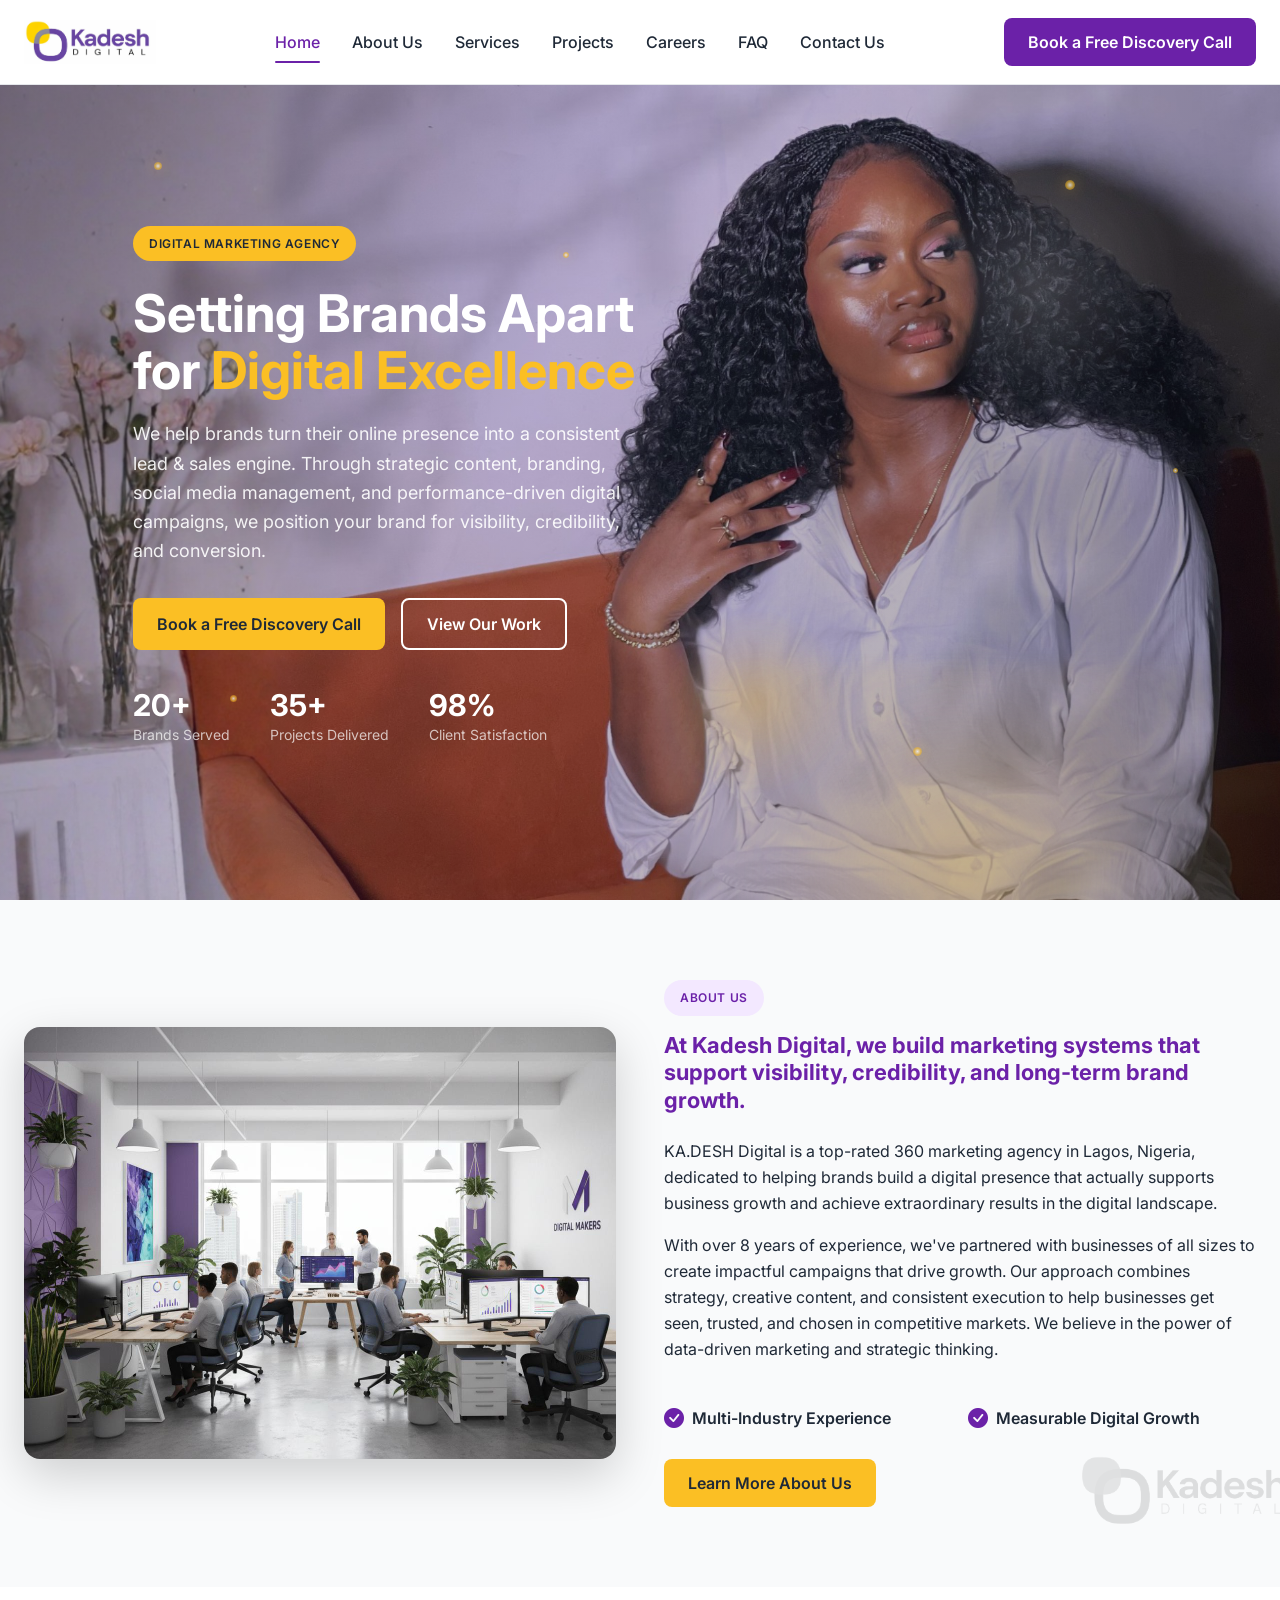
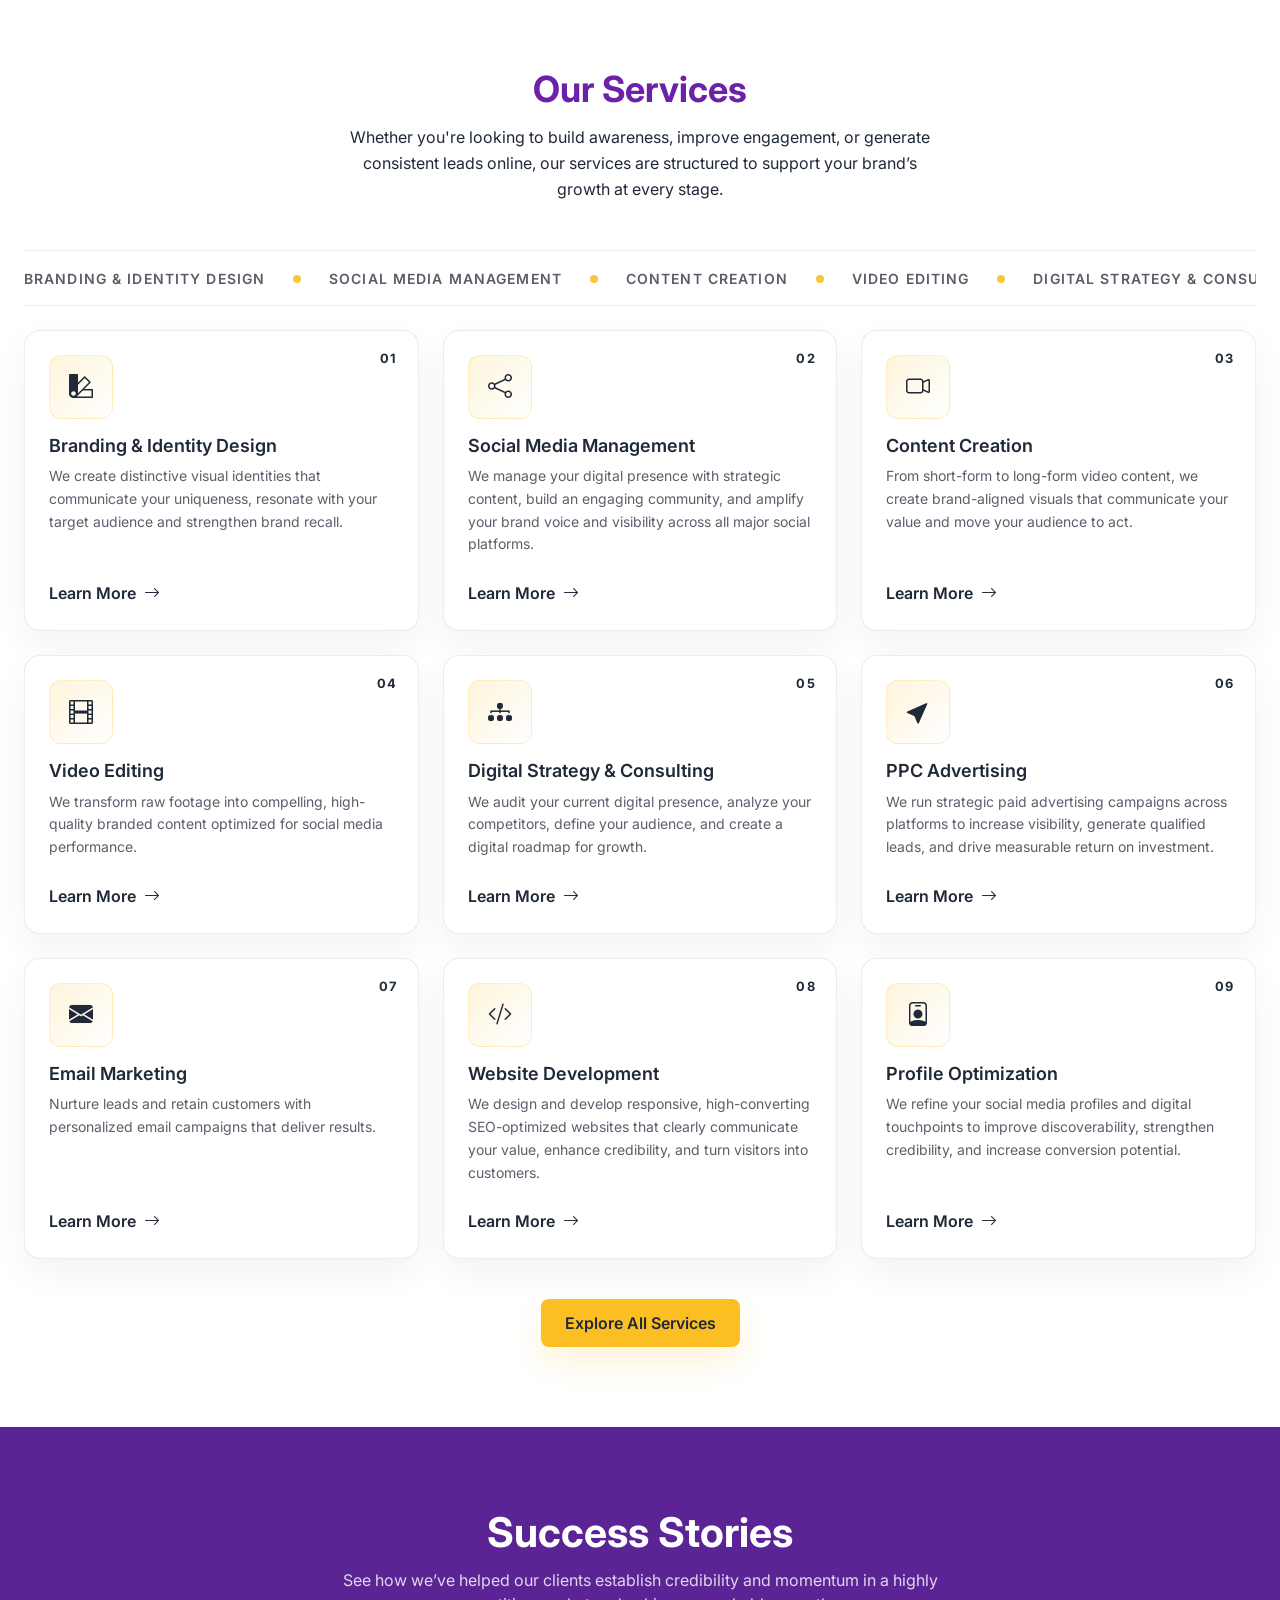
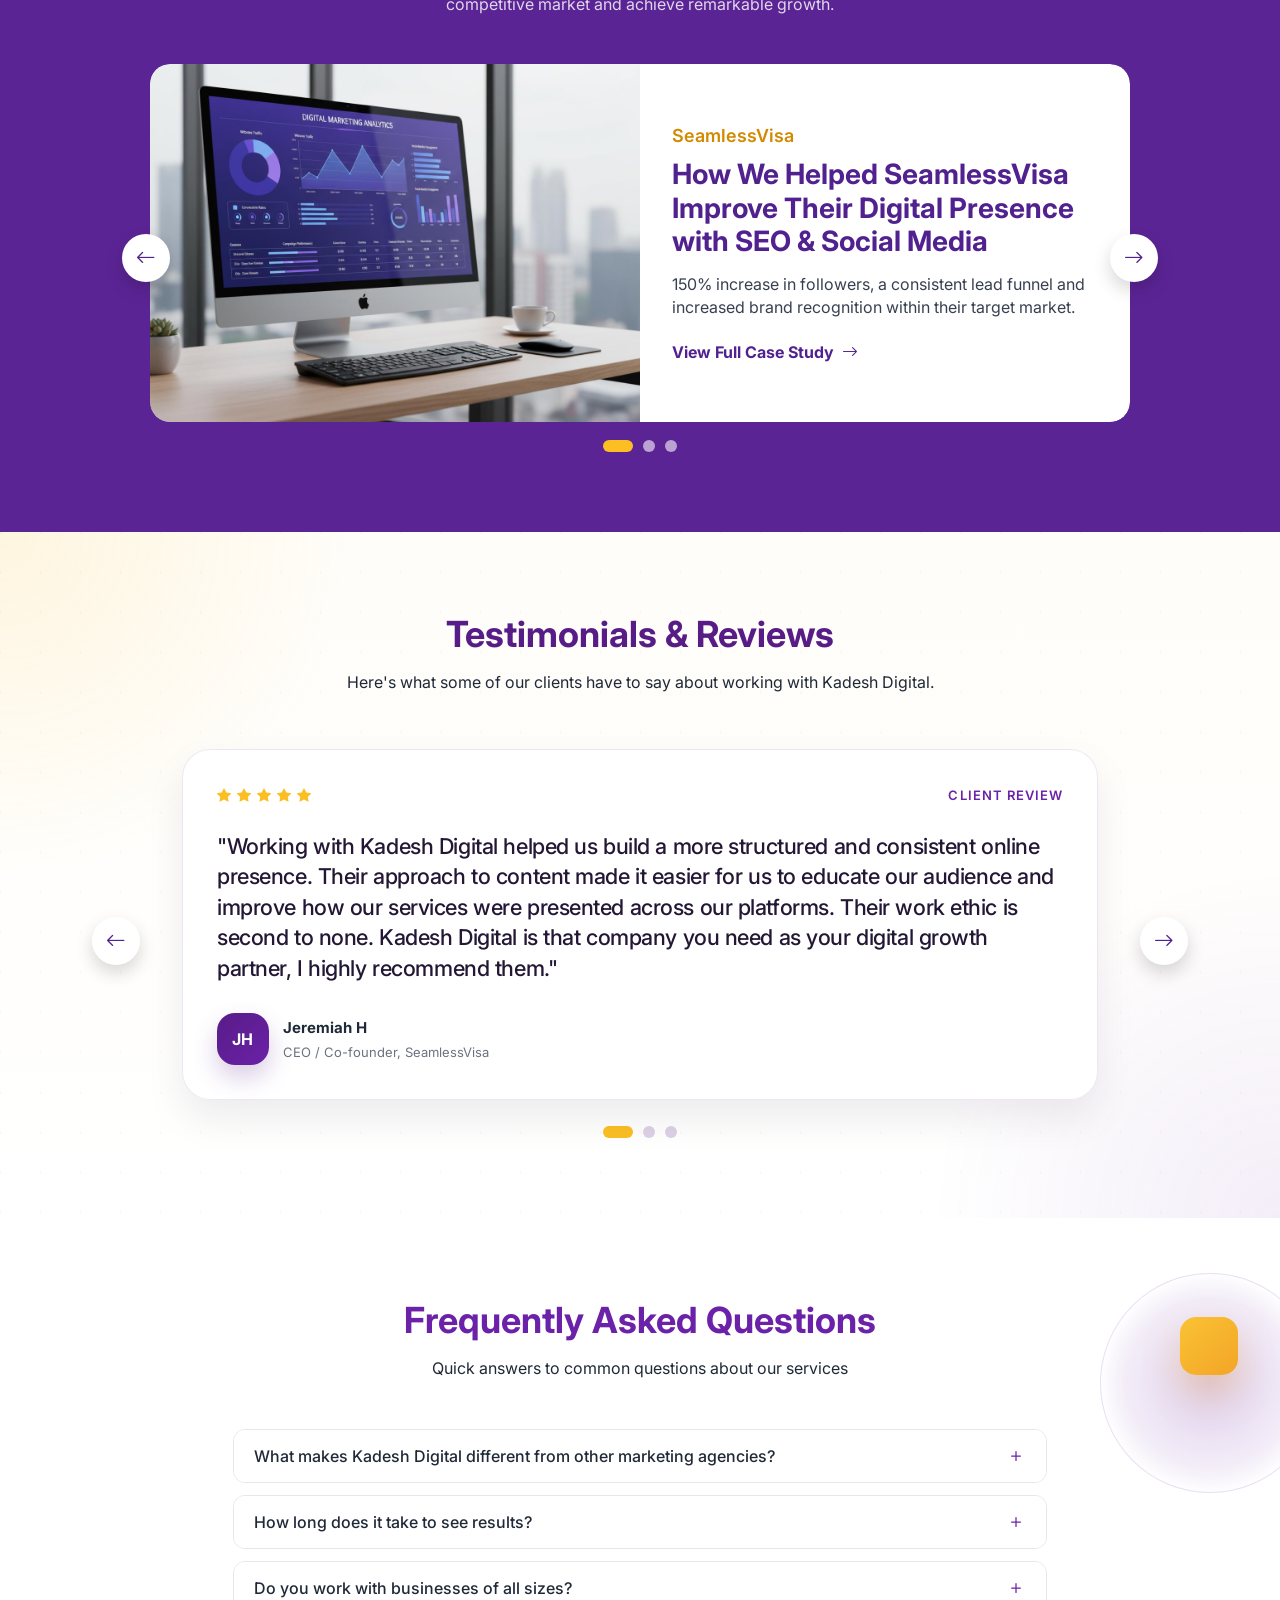
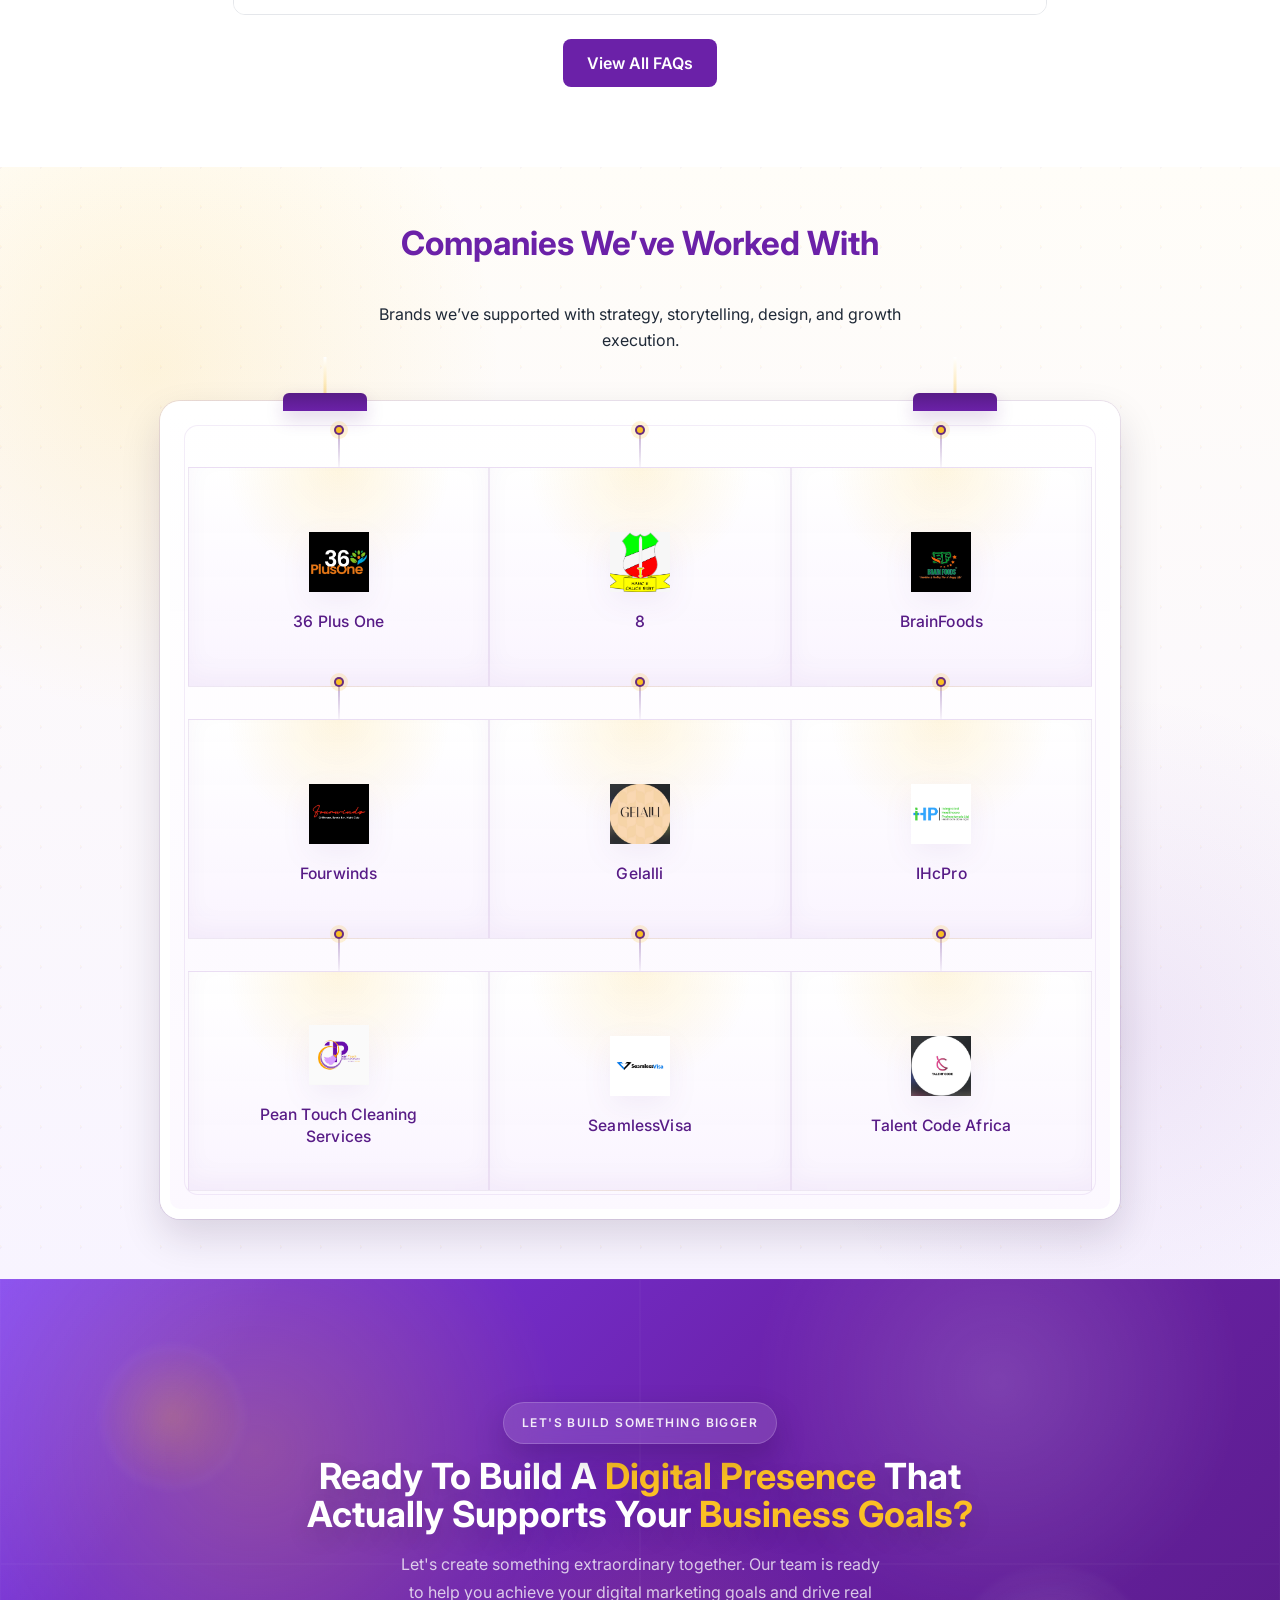
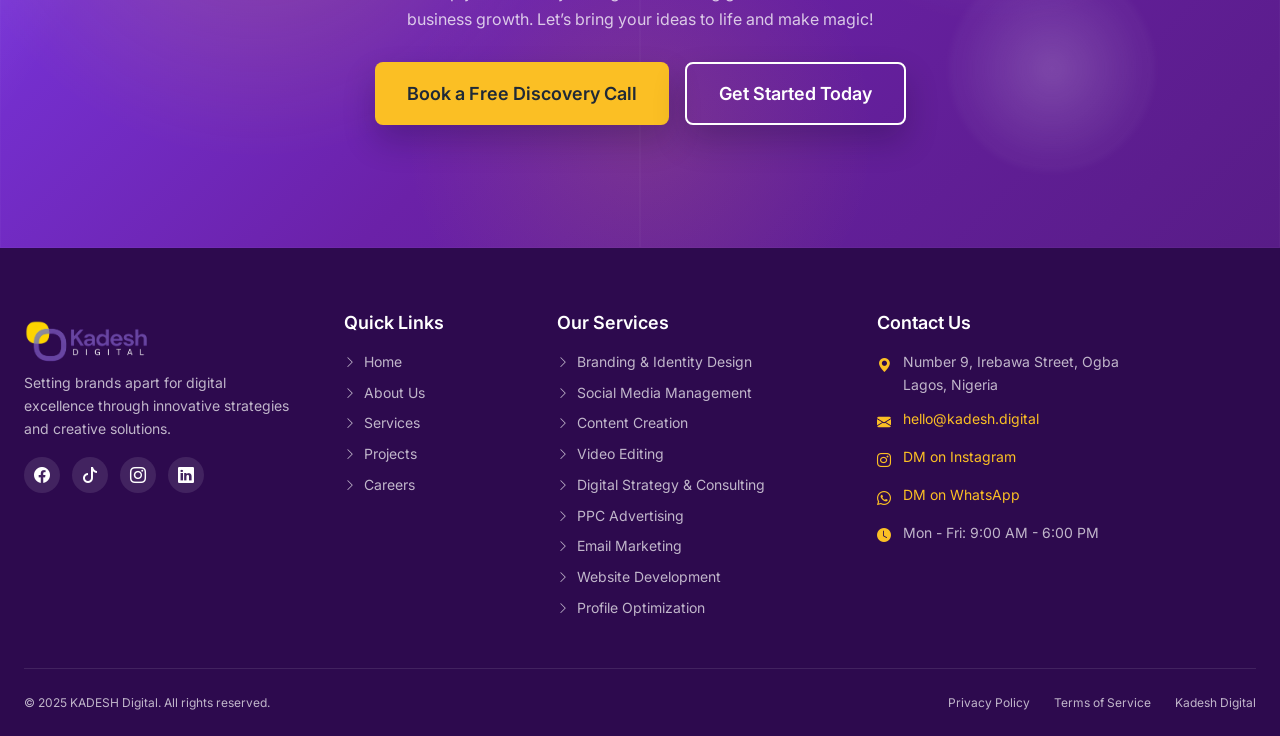
==== commit 243e34b8: "Refresh homepage content and footer links" ====
--- a/index.html
+++ b/index.html
@@ -136,58 +136,114 @@
         <div class="brand-marquee-shell">
           <div class="brand-marquee-track">
             <div class="brand-logo-card">
-              <img src="assets/img/Clients/36PlusOne.png" alt="36 Plus One logo" loading="lazy">
+              <img
+                src="assets/img/Clients/36PlusOne.png"
+                alt="36 Plus One logo"
+                loading="lazy"
+              />
             </div>
             <div class="brand-logo-card">
-              <img src="assets/img/Clients/8.png" alt="8 logo" loading="lazy">
+              <img src="assets/img/Clients/8.png" alt="8 logo" loading="lazy" />
             </div>
             <div class="brand-logo-card">
-              <img src="assets/img/Clients/BrainFoods.png" alt="BrainFoods logo" loading="lazy">
+              <img
+                src="assets/img/Clients/BrainFoods.png"
+                alt="BrainFoods logo"
+                loading="lazy"
+              />
             </div>
             <div class="brand-logo-card">
-              <img src="assets/img/Clients/Fourwinds.png" alt="Fourwinds logo" loading="lazy">
+              <img
+                src="assets/img/Clients/Fourwinds.png"
+                alt="Fourwinds logo"
+                loading="lazy"
+              />
             </div>
             <div class="brand-logo-card">
-              <img src="assets/img/Clients/Gelalli.png" alt="Gelalli logo" loading="lazy">
+              <img
+                src="assets/img/Clients/Gelalli.png"
+                alt="Gelalli logo"
+                loading="lazy"
+              />
             </div>
             <div class="brand-logo-card">
-              <img src="assets/img/Clients/IHcPro.png" alt="IHcPro logo" loading="lazy">
+              <img
+                src="assets/img/Clients/IHcPro.png"
+                alt="IHcPro logo"
+                loading="lazy"
+              />
             </div>
             <div class="brand-logo-card">
-              <img src="assets/img/Clients/Pean Touch Cleaning Services.png" alt="Pean Touch Cleaning Services logo" loading="lazy">
+              <img
+                src="assets/img/Clients/Pean Touch Cleaning Services.png"
+                alt="Pean Touch Cleaning Services logo"
+                loading="lazy"
+              />
             </div>
             <div class="brand-logo-card">
-              <img src="assets/img/Clients/SeamlessVisa.png" alt="SeamlessVisa logo" loading="lazy">
+              <img
+                src="assets/img/Clients/SeamlessVisa.png"
+                alt="SeamlessVisa logo"
+                loading="lazy"
+              />
             </div>
             <div class="brand-logo-card">
-              <img src="assets/img/Clients/Talent Code Africa.png" alt="Talent Code Africa logo" loading="lazy">
+              <img
+                src="assets/img/Clients/Talent Code Africa.png"
+                alt="Talent Code Africa logo"
+                loading="lazy"
+              />
             </div>
             <div class="brand-logo-card" aria-hidden="true">
-              <img src="assets/img/Clients/36PlusOne.png" alt="" loading="lazy">
+              <img
+                src="assets/img/Clients/36PlusOne.png"
+                alt=""
+                loading="lazy"
+              />
             </div>
             <div class="brand-logo-card" aria-hidden="true">
-              <img src="assets/img/Clients/8.png" alt="" loading="lazy">
+              <img src="assets/img/Clients/8.png" alt="" loading="lazy" />
             </div>
             <div class="brand-logo-card" aria-hidden="true">
-              <img src="assets/img/Clients/BrainFoods.png" alt="" loading="lazy">
+              <img
+                src="assets/img/Clients/BrainFoods.png"
+                alt=""
+                loading="lazy"
+              />
             </div>
             <div class="brand-logo-card" aria-hidden="true">
-              <img src="assets/img/Clients/Fourwinds.png" alt="" loading="lazy">
+              <img
+                src="assets/img/Clients/Fourwinds.png"
+                alt=""
+                loading="lazy"
+              />
             </div>
             <div class="brand-logo-card" aria-hidden="true">
-              <img src="assets/img/Clients/Gelalli.png" alt="" loading="lazy">
+              <img src="assets/img/Clients/Gelalli.png" alt="" loading="lazy" />
             </div>
             <div class="brand-logo-card" aria-hidden="true">
-              <img src="assets/img/Clients/IHcPro.png" alt="" loading="lazy">
+              <img src="assets/img/Clients/IHcPro.png" alt="" loading="lazy" />
             </div>
             <div class="brand-logo-card" aria-hidden="true">
-              <img src="assets/img/Clients/Pean Touch Cleaning Services.png" alt="" loading="lazy">
+              <img
+                src="assets/img/Clients/Pean Touch Cleaning Services.png"
+                alt=""
+                loading="lazy"
+              />
             </div>
             <div class="brand-logo-card" aria-hidden="true">
-              <img src="assets/img/Clients/SeamlessVisa.png" alt="" loading="lazy">
+              <img
+                src="assets/img/Clients/SeamlessVisa.png"
+                alt=""
+                loading="lazy"
+              />
             </div>
             <div class="brand-logo-card" aria-hidden="true">
-              <img src="assets/img/Clients/Talent Code Africa.png" alt="" loading="lazy">
+              <img
+                src="assets/img/Clients/Talent Code Africa.png"
+                alt=""
+                loading="lazy"
+              />
             </div>
           </div>
         </div>
@@ -213,34 +269,35 @@
                 />
               </div>
               <span class="badge-pill badge-primary mb-3">About Us</span>
-              <h2 class="text-primary mb-4">
-                Crafting Digital Success Stories Since
-                <span class="text-accent">2015</span>
+              <h2 class="text-primary mb-4 about-preview-title">
+                At Kadesh Digital, we build marketing systems that support
+                visibility, credibility, and long-term brand growth.
               </h2>
               <p>
-                KA.DESH Digital is a full-service digital marketing agency
-                dedicated to helping brands achieve extraordinary results in the
-                digital landscape. With over 8 years of experience, we've
-                partnered with businesses of all sizes to create impactful
-                campaigns that drive growth.
+                KA.DESH Digital is a top-rated 360 marketing agency in Lagos,
+                Nigeria, dedicated to helping brands build a digital presence
+                that actually supports business growth and achieve extraordinary
+                results in the digital landscape.
               </p>
               <p>
-                Our team of creative strategists, designers, and digital experts
-                work collaboratively to deliver innovative solutions that not
-                only meet but exceed your business objectives. We believe in the
-                power of data-driven creativity and strategic thinking.
+                With over 8 years of experience, we've partnered with businesses
+                of all sizes to create impactful campaigns that drive growth.
+                Our approach combines strategy, creative content, and consistent
+                execution to help businesses get seen, trusted, and chosen in
+                competitive markets. We believe in the power of data-driven
+                marketing and strategic thinking.
               </p>
               <div class="row g-3 mt-4">
                 <div class="col-6">
                   <div class="d-flex align-items-center gap-2">
                     <i class="bi bi-check-circle-fill text-primary fs-5"></i>
-                    <span class="fw-semibold">Award-Winning Team</span>
+                    <span class="fw-semibold">Multi-Industry Experience</span>
                   </div>
                 </div>
                 <div class="col-6">
                   <div class="d-flex align-items-center gap-2">
                     <i class="bi bi-check-circle-fill text-primary fs-5"></i>
-                    <span class="fw-semibold">Proven Results</span>
+                    <span class="fw-semibold">Measurable Digital Growth</span>
                   </div>
                 </div>
               </div>
@@ -253,99 +310,237 @@
       </section>
 
       <!-- Services Section -->
-      <section class="section bg-white">
+      <section class="section services-showcase-section">
         <div class="container-custom">
-          <div class="section-header">
-            <h2>Our Services</h2>
-            <p>
-              Comprehensive digital solutions tailored to elevate your brand and
-              drive measurable results.
-            </p>
-          </div>
-          <div class="row g-4">
-            <!-- Service 1: SEO Optimization -->
-            <div class="col-md-6 col-lg-4">
-              <div class="card-service">
-                <div class="icon-wrapper">
-                  <i class="bi bi-search"></i>
-                </div>
-                <h4>SEO Optimization</h4>
-                <p>
-                  Dominate search rankings with our proven SEO strategies that
-                  drive organic traffic and increase visibility.
-                </p>
-              </div>
-            </div>
-            <!-- Service 2: Social Media Marketing -->
-            <div class="col-md-6 col-lg-4">
-              <div class="card-service">
-                <div class="icon-wrapper">
-                  <i class="bi bi-share"></i>
-                </div>
-                <h4>Social Media Marketing</h4>
-                <p>
-                  Build engaged communities and amplify your brand voice across
-                  all major social platforms.
-                </p>
-              </div>
-            </div>
-            <!-- Service 3: PPC Advertising -->
-            <div class="col-md-6 col-lg-4">
-              <div class="card-service">
-                <div class="icon-wrapper">
-                  <i class="bi bi-cursor-fill"></i>
-                </div>
-                <h4>PPC Advertising</h4>
-                <p>
-                  Maximize ROI with targeted paid campaigns that convert clicks
-                  into customers.
-                </p>
-              </div>
-            </div>
-            <!-- Service 4: Brand Strategy -->
-            <div class="col-md-6 col-lg-4">
-              <div class="card-service">
-                <div class="icon-wrapper">
-                  <i class="bi bi-bullseye"></i>
-                </div>
-                <h4>Brand Strategy</h4>
-                <p>
-                  Create memorable brand identities that resonate with your
-                  target audience and stand out.
-                </p>
-              </div>
-            </div>
-            <!-- Service 5: Analytics & Insights -->
-            <div class="col-md-6 col-lg-4">
-              <div class="card-service">
-                <div class="icon-wrapper">
-                  <i class="bi bi-bar-chart-fill"></i>
-                </div>
-                <h4>Analytics & Insights</h4>
-                <p>
-                  Make data-driven decisions with comprehensive analytics and
-                  actionable insights.
-                </p>
-              </div>
-            </div>
-            <!-- Service 6: Email Marketing -->
-            <div class="col-md-6 col-lg-4">
-              <div class="card-service">
-                <div class="icon-wrapper">
-                  <i class="bi bi-envelope-fill"></i>
-                </div>
-                <h4>Email Marketing</h4>
-                <p>
-                  Nurture leads and retain customers with personalized email
-                  campaigns that deliver results.
-                </p>
-              </div>
-            </div>
-          </div>
-          <div class="text-center mt-5">
-            <a href="services.html" class="btn btn-primary"
-              >Explore All Services</a
-            >
+          <div class="services-showcase-shell">
+            <div class="section-header services-section-header reveal">
+              <h2>Our Services</h2>
+              <p>
+                Whether you're looking to build awareness, improve engagement,
+                or generate consistent leads online, our services are structured
+                to support your brand’s growth at every stage.
+              </p>
+            </div>
+
+            <div class="services-marquee reveal" aria-hidden="true">
+              <div class="services-marquee-track">
+                <span>Branding &amp; Identity Design</span>
+                <span>Social Media Management</span>
+                <span>Content Creation</span>
+                <span>Video Editing</span>
+                <span>Digital Strategy &amp; Consulting</span>
+                <span>PPC Advertising</span>
+                <span>Email Marketing</span>
+                <span>Website Development</span>
+                <span>Profile Optimization</span>
+                <span>Branding &amp; Identity Design</span>
+                <span>Social Media Management</span>
+                <span>Content Creation</span>
+                <span>Video Editing</span>
+                <span>Digital Strategy &amp; Consulting</span>
+                <span>PPC Advertising</span>
+                <span>Email Marketing</span>
+                <span>Website Development</span>
+                <span>Profile Optimization</span>
+              </div>
+            </div>
+
+            <div class="row g-4 services-card-grid">
+              <div class="col-md-6 col-xl-4">
+                <article
+                  class="card-service card-service-premium reveal tilt-card spotlight-card"
+                >
+                  <span class="service-card-no">01</span>
+                  <div class="icon-wrapper">
+                    <i class="bi bi-palette2"></i>
+                  </div>
+                  <h4>Branding &amp; Identity Design</h4>
+                  <p>
+                    We create distinctive visual identities that communicate
+                    your uniqueness, resonate with your target audience and
+                    strengthen brand recall.
+                  </p>
+                  <a
+                    href="services.html#service-branding-identity"
+                    class="service-link-row"
+                  >
+                    Learn More <i class="bi bi-arrow-right"></i
+                  ></a>
+                </article>
+              </div>
+              <div class="col-md-6 col-xl-4">
+                <article
+                  class="card-service card-service-premium reveal tilt-card spotlight-card"
+                >
+                  <span class="service-card-no">02</span>
+                  <div class="icon-wrapper">
+                    <i class="bi bi-share"></i>
+                  </div>
+                  <h4>Social Media Management</h4>
+                  <p>
+                    We manage your digital presence with strategic content,
+                    build an engaging community, and amplify your brand voice
+                    and visibility across all major social platforms.
+                  </p>
+                  <a
+                    href="services.html#service-social-media-management"
+                    class="service-link-row"
+                    >Learn More <i class="bi bi-arrow-right"></i
+                  ></a>
+                </article>
+              </div>
+              <div class="col-md-6 col-xl-4">
+                <article
+                  class="card-service card-service-premium reveal tilt-card spotlight-card"
+                >
+                  <span class="service-card-no">03</span>
+                  <div class="icon-wrapper">
+                    <i class="bi bi-camera-video"></i>
+                  </div>
+                  <h4>Content Creation</h4>
+                  <p>
+                    From short-form to long-form video content, we create
+                    brand-aligned visuals that communicate your value and move
+                    your audience to act.
+                  </p>
+                  <a
+                    href="services.html#service-content-creation"
+                    class="service-link-row"
+                  >
+                    Learn More <i class="bi bi-arrow-right"></i
+                  ></a>
+                </article>
+              </div>
+              <div class="col-md-6 col-xl-4">
+                <article
+                  class="card-service card-service-premium reveal tilt-card spotlight-card"
+                >
+                  <span class="service-card-no">04</span>
+                  <div class="icon-wrapper">
+                    <i class="bi bi-film"></i>
+                  </div>
+                  <h4>Video Editing</h4>
+                  <p>
+                    We transform raw footage into compelling, high-quality
+                    branded content optimized for social media performance.
+                  </p>
+                  <a
+                    href="services.html#service-video-editing"
+                    class="service-link-row"
+                    >Learn More <i class="bi bi-arrow-right"></i
+                  ></a>
+                </article>
+              </div>
+              <div class="col-md-6 col-xl-4">
+                <article
+                  class="card-service card-service-premium reveal tilt-card spotlight-card"
+                >
+                  <span class="service-card-no">05</span>
+                  <div class="icon-wrapper">
+                    <i class="bi bi-diagram-3-fill"></i>
+                  </div>
+                  <h4>Digital Strategy &amp; Consulting</h4>
+                  <p>
+                    We audit your current digital presence, analyze your
+                    competitors, define your audience, and create a digital
+                    roadmap for growth.
+                  </p>
+                  <a
+                    href="services.html#service-digital-strategy-consulting"
+                    class="service-link-row"
+                    >Learn More <i class="bi bi-arrow-right"></i
+                  ></a>
+                </article>
+              </div>
+              <div class="col-md-6 col-xl-4">
+                <article
+                  class="card-service card-service-premium reveal tilt-card spotlight-card"
+                >
+                  <span class="service-card-no">06</span>
+                  <div class="icon-wrapper">
+                    <i class="bi bi-cursor-fill"></i>
+                  </div>
+                  <h4>PPC Advertising</h4>
+                  <p>
+                    We run strategic paid advertising campaigns across platforms
+                    to increase visibility, generate qualified leads, and drive
+                    measurable return on investment.
+                  </p>
+                  <a href="services.html#service-ppc" class="service-link-row"
+                    >Learn More <i class="bi bi-arrow-right"></i
+                  ></a>
+                </article>
+              </div>
+              <div class="col-md-6 col-xl-4">
+                <article
+                  class="card-service card-service-premium reveal tilt-card spotlight-card"
+                >
+                  <span class="service-card-no">07</span>
+                  <div class="icon-wrapper">
+                    <i class="bi bi-envelope-fill"></i>
+                  </div>
+                  <h4>Email Marketing</h4>
+                  <p>
+                    Nurture leads and retain customers with personalized email
+                    campaigns that deliver results.
+                  </p>
+                  <a
+                    href="services.html#service-email-marketing"
+                    class="service-link-row"
+                    >Learn More <i class="bi bi-arrow-right"></i
+                  ></a>
+                </article>
+              </div>
+              <div class="col-md-6 col-xl-4">
+                <article
+                  class="card-service card-service-premium reveal tilt-card spotlight-card"
+                >
+                  <span class="service-card-no">08</span>
+                  <div class="icon-wrapper">
+                    <i class="bi bi-code-slash"></i>
+                  </div>
+                  <h4>Website Development</h4>
+                  <p>
+                    We design and develop responsive, high-converting
+                    SEO-optimized websites that clearly communicate your value,
+                    enhance credibility, and turn visitors into customers.
+                  </p>
+                  <a
+                    href="services.html#service-website-development"
+                    class="service-link-row"
+                    >Learn More <i class="bi bi-arrow-right"></i
+                  ></a>
+                </article>
+              </div>
+              <div class="col-md-6 col-xl-4">
+                <article
+                  class="card-service card-service-premium reveal tilt-card spotlight-card"
+                >
+                  <span class="service-card-no">09</span>
+                  <div class="icon-wrapper">
+                    <i class="bi bi-person-badge"></i>
+                  </div>
+                  <h4>Profile Optimization</h4>
+                  <p>
+                    We refine your social media profiles and digital touchpoints
+                    to improve discoverability, strengthen credibility, and
+                    increase conversion potential.
+                  </p>
+                  <a
+                    href="services.html#service-profile-optimization"
+                    class="service-link-row"
+                    >Learn More <i class="bi bi-arrow-right"></i
+                  ></a>
+                </article>
+              </div>
+            </div>
+            <div class="services-showcase-footer reveal">
+              <a
+                href="services.html"
+                class="btn btn-accent services-showcase-cta"
+                >Explore All Services</a
+              >
+            </div>
           </div>
         </div>
       </section>
@@ -358,8 +553,9 @@
           >
             <h2>Success Stories</h2>
             <p>
-              Real results for real businesses. See how we've helped our clients
-              achieve remarkable growth.
+              See how we’ve helped our clients establish credibility and
+              momentum in a highly competitive market and achieve remarkable
+              growth.
             </p>
           </div>
 
@@ -377,16 +573,19 @@
                 <div class="success-story-card">
                   <div class="success-story-media">
                     <img
-                      src="assets/img/project-fashion.jpg"
-                      alt="TechStyle Fashion storefront"
+                      src="assets/img/project-fintech.jpg"
+                      alt="SeamlessVisa digital growth campaign preview"
                     />
                   </div>
                   <div class="success-story-content">
-                    <span class="success-story-label">TechStyle Fashion</span>
-                    <h3 class="success-story-title">E-Commerce Revolution</h3>
+                    <span class="success-story-label">SeamlessVisa</span>
+                    <h3 class="success-story-title success-story-title-compact">
+                      How We Helped SeamlessVisa Improve Their Digital Presence
+                      with SEO &amp; Social Media
+                    </h3>
                     <p>
-                      300% increase in online sales within 6 months through
-                      strategic digital campaigns and UX optimization
+                      150% increase in followers, a consistent lead funnel and
+                      increased brand recognition within their target market.
                     </p>
                     <a href="projects.html" class="success-story-link"
                       >View Full Case Study <i class="bi bi-arrow-right"></i
@@ -495,8 +694,8 @@
           <div class="section-header testimonials-header">
             <h2>Testimonials & Reviews</h2>
             <p>
-              Honest feedback from brands we have supported with strategy,
-              storytelling, design, and growth execution.
+              Here's what some of our clients have to say about working with
+              Kadesh Digital.
             </p>
           </div>
 
@@ -512,185 +711,108 @@
           >
             <div class="carousel-inner">
               <div class="carousel-item active">
-                <div class="testimonial-slide">
+                <div class="testimonial-slide testimonial-slide-single">
                   <article class="testimonial-feature-card">
                     <div class="testimonial-feature-top">
-                      <div class="testimonial-stars" aria-label="5 out of 5 stars">
+                      <div
+                        class="testimonial-stars"
+                        aria-label="5 out of 5 stars"
+                      >
                         <i class="bi bi-star-fill"></i>
                         <i class="bi bi-star-fill"></i>
                         <i class="bi bi-star-fill"></i>
                         <i class="bi bi-star-fill"></i>
                         <i class="bi bi-star-fill"></i>
                       </div>
-                      <span class="testimonial-kicker">Featured Review</span>
+                      <span class="testimonial-kicker">Client Review</span>
                     </div>
                     <blockquote>
-                      "KA.DESH Digital brought structure, clarity, and creativity
-                      to our marketing. From strategy to execution, every
-                      touchpoint felt intentional, and the results gave us real
-                      confidence in scaling our brand."
+                      "Working with Kadesh Digital helped us build a more
+                      structured and consistent online presence. Their approach
+                      to content made it easier for us to educate our audience
+                      and improve how our services were presented across our
+                      platforms. Their work ethic is second to none. Kadesh
+                      Digital is that company you need as your digital growth
+                      partner, I highly recommend them."
                     </blockquote>
                     <div class="testimonial-author">
-                      <div class="testimonial-author-mark">TA</div>
+                      <div class="testimonial-author-mark">JH</div>
                       <div>
-                        <strong>Tolu A.</strong>
-                        <span>Founder, lifestyle brand</span>
+                        <strong>Jeremiah H</strong>
+                        <span>CEO / Co-founder, SeamlessVisa</span>
                       </div>
                     </div>
                   </article>
-
-                  <div class="testimonial-mini-grid">
-                    <article class="testimonial-review-card">
-                      <div class="testimonial-stars" aria-label="5 out of 5 stars">
-                        <i class="bi bi-star-fill"></i>
-                        <i class="bi bi-star-fill"></i>
-                        <i class="bi bi-star-fill"></i>
-                        <i class="bi bi-star-fill"></i>
-                        <i class="bi bi-star-fill"></i>
-                      </div>
-                      <p>
-                        "Their team felt like an extension of ours. They
-                        understood the brand quickly and improved both our
-                        content direction and campaign performance."
-                      </p>
-                      <strong>Amaka O.</strong>
-                      <span>Marketing Lead, service business</span>
-                    </article>
-
-                    <article class="testimonial-review-card">
-                      <div class="testimonial-stars" aria-label="5 out of 5 stars">
-                        <i class="bi bi-star-fill"></i>
-                        <i class="bi bi-star-fill"></i>
-                        <i class="bi bi-star-fill"></i>
-                        <i class="bi bi-star-fill"></i>
-                        <i class="bi bi-star-fill"></i>
-                      </div>
-                      <p>
-                        "What stood out most was the professionalism.
-                        Communication was prompt, the design quality was
-                        excellent, and the final execution exceeded
-                        expectations."
-                      </p>
-                      <strong>Daniel E.</strong>
-                      <span>Operations Director, consulting firm</span>
-                    </article>
-                  </div>
                 </div>
               </div>
 
               <div class="carousel-item">
-                <div class="testimonial-slide">
+                <div class="testimonial-slide testimonial-slide-single">
                   <article class="testimonial-feature-card">
                     <div class="testimonial-feature-top">
-                      <div class="testimonial-stars" aria-label="5 out of 5 stars">
+                      <div
+                        class="testimonial-stars"
+                        aria-label="5 out of 5 stars"
+                      >
                         <i class="bi bi-star-fill"></i>
                         <i class="bi bi-star-fill"></i>
                         <i class="bi bi-star-fill"></i>
                         <i class="bi bi-star-fill"></i>
                         <i class="bi bi-star-fill"></i>
                       </div>
-                      <span class="testimonial-kicker">Client Experience</span>
+                      <span class="testimonial-kicker">Client Review</span>
                     </div>
                     <blockquote>
-                      "They helped us move from scattered marketing efforts to a
-                      sharper, more confident brand presence that our audience
-                      could actually connect with."
+                      "I've not been able to capture my business the way they
+                      did. Kadesh Digital supported us with developing a clear
+                      business plan and marketing strategy that better
+                      communicated our value. The portfolio design also helped
+                      us present our services more professionally to potential
+                      partners and clients."
                     </blockquote>
                     <div class="testimonial-author">
-                      <div class="testimonial-author-mark">FI</div>
+                      <div class="testimonial-author-mark">IU</div>
                       <div>
-                        <strong>Favour I.</strong>
-                        <span>Founder, education brand</span>
+                        <strong>Ijeoma U.</strong>
+                        <span>CEO, BrainFoods Limited</span>
                       </div>
                     </div>
                   </article>
-
-                  <div class="testimonial-mini-grid">
-                    <article class="testimonial-review-card">
-                      <div class="testimonial-stars" aria-label="5 out of 5 stars">
+                </div>
+              </div>
+
+              <div class="carousel-item">
+                <div class="testimonial-slide testimonial-slide-single">
+                  <article class="testimonial-feature-card">
+                    <div class="testimonial-feature-top">
+                      <div
+                        class="testimonial-stars"
+                        aria-label="5 out of 5 stars"
+                      >
                         <i class="bi bi-star-fill"></i>
                         <i class="bi bi-star-fill"></i>
                         <i class="bi bi-star-fill"></i>
                         <i class="bi bi-star-fill"></i>
                         <i class="bi bi-star-fill"></i>
                       </div>
-                      <p>
-                        "The combination of strategy and execution is what made
-                        the difference. We were not just getting ideas, we were
-                        getting outcomes we could track."
-                      </p>
-                      <strong>Sarah K.</strong>
-                      <span>Brand Manager, retail company</span>
-                    </article>
-
-                    <article class="testimonial-review-card">
-                      <div class="testimonial-stars" aria-label="5 out of 5 stars">
-                        <i class="bi bi-star-fill"></i>
-                        <i class="bi bi-star-fill"></i>
-                        <i class="bi bi-star-fill"></i>
-                        <i class="bi bi-star-fill"></i>
-                        <i class="bi bi-star-fill"></i>
+                      <span class="testimonial-kicker">Client Review</span>
+                    </div>
+                    <blockquote>
+                      "I was impressed by the creativity of Kadesh Digital.
+                      Their team helped us improve our brand visibility through
+                      structured and consistent social media marketing and
+                      targeted advertising campaigns. We've been able to reach a
+                      more relevant audience and strengthen our digital
+                      presence."
+                    </blockquote>
+                    <div class="testimonial-author">
+                      <div class="testimonial-author-mark">TO</div>
+                      <div>
+                        <strong>Tega O.</strong>
+                        <span>CEO, IHcPro</span>
                       </div>
-                      <p>
-                        "Their process was clear from start to finish. We always
-                        knew what was happening, what was working, and what the
-                        next strategic move should be."
-                      </p>
-                      <strong>Chioma N.</strong>
-                      <span>Growth Lead, wellness brand</span>
-                    </article>
-                  </div>
-                </div>
-              </div>
-
-              <div class="carousel-item">
-                <div class="testimonial-slide">
-                  <article class="testimonial-feature-card testimonial-score-card">
-                    <div>
-                      <strong>4.9/5</strong>
-                      <span>Average client satisfaction rating</span>
-                    </div>
-                    <p>
-                      Built on consistent delivery, collaborative communication,
-                      premium design quality, and performance-led execution.
-                    </p>
+                    </div>
                   </article>
-
-                  <div class="testimonial-mini-grid">
-                    <article class="testimonial-review-card">
-                      <div class="testimonial-stars" aria-label="5 out of 5 stars">
-                        <i class="bi bi-star-fill"></i>
-                        <i class="bi bi-star-fill"></i>
-                        <i class="bi bi-star-fill"></i>
-                        <i class="bi bi-star-fill"></i>
-                        <i class="bi bi-star-fill"></i>
-                      </div>
-                      <p>
-                        "KA.DESH Digital gave our team the structure we were
-                        missing. The quality of thinking and execution made the
-                        engagement feel like a real partnership."
-                      </p>
-                      <strong>Uche M.</strong>
-                      <span>Founder, advisory firm</span>
-                    </article>
-
-                    <article class="testimonial-review-card">
-                      <div class="testimonial-stars" aria-label="5 out of 5 stars">
-                        <i class="bi bi-star-fill"></i>
-                        <i class="bi bi-star-fill"></i>
-                        <i class="bi bi-star-fill"></i>
-                        <i class="bi bi-star-fill"></i>
-                        <i class="bi bi-star-fill"></i>
-                      </div>
-                      <p>
-                        "Beyond the creative work, they brought calm, clarity,
-                        and strong communication. That professionalism made a big
-                        difference for our internal team."
-                      </p>
-                      <strong>Mary A.</strong>
-                      <span>Communications Manager, nonprofit</span>
-                    </article>
-                  </div>
                 </div>
               </div>
             </div>
@@ -744,7 +866,11 @@
         </div>
       </section>
       <!-- FAQ Preview Section -->
-      <section class="section bg-white">
+      <section class="section bg-white faq-home-section">
+        <div class="faq-home-orbit" aria-hidden="true">
+          <span class="faq-home-circle"></span>
+          <span class="faq-home-square"></span>
+        </div>
         <div class="container-custom">
           <div class="section-header">
             <h2>Frequently Asked Questions</h2>
@@ -761,7 +887,8 @@
                       data-bs-toggle="collapse"
                       data-bs-target="#faq1"
                     >
-                      What makes KA.DESH Digital different from other agencies?
+                      What makes Kadesh Digital different from other marketing
+                      agencies?
                     </button>
                   </h2>
                   <div
@@ -773,7 +900,9 @@
                       We combine data-driven strategies with creative excellence
                       to deliver measurable results. Our team brings decades of
                       combined experience across all digital marketing
-                      disciplines.
+                      disciplines, and we pride ourselves on transparent
+                      communication, customized solutions, and a genuine
+                      commitment to our clients' success.
                     </div>
                   </div>
                 </div>
@@ -785,8 +914,7 @@
                       data-bs-toggle="collapse"
                       data-bs-target="#faq2"
                     >
-                      How long does it take to see results from digital
-                      marketing?
+                      How long does it take to see results?
                     </button>
                   </h2>
                   <div
@@ -795,10 +923,13 @@
                     data-bs-parent="#faqAccordion"
                   >
                     <div class="accordion-body">
-                      Results vary by service. PPC campaigns can show immediate
-                      results, while SEO typically takes 3-6 months for
-                      significant improvements. We set realistic expectations
-                      and provide regular progress reports.
+                      Results vary depending on the service. Social media growth
+                      takes 1-3 months for noticeable engagement increases. For
+                      digital ads, you can start seeing leads immediately, with
+                      optimal performance after 2-4 weeks. Branding and content
+                      projects, delivery depends on scope, typically 1-3 weeks
+                      per project. We set realistic expectations and provide
+                      regular progress reports.
                     </div>
                   </div>
                 </div>
@@ -820,8 +951,10 @@
                   >
                     <div class="accordion-body">
                       Absolutely! We tailor our services to meet the unique
-                      needs and budgets of startups, small businesses, and
-                      enterprise clients alike.
+                      needs and budgets of startups, small businesses, mid-sized
+                      companies, and enterprise clients. Whether you're just
+                      starting out or looking to scale, we have solutions that
+                      fit your goals.
                     </div>
                   </div>
                 </div>
@@ -845,14 +978,24 @@
           </div>
           <div class="brand-marquee-shell" aria-label="Client brands gallery">
             <div class="brand-gallery-frame">
-              <span class="brand-gallery-hanger brand-gallery-hanger-left" aria-hidden="true"></span>
-              <span class="brand-gallery-hanger brand-gallery-hanger-right" aria-hidden="true"></span>
+              <span
+                class="brand-gallery-hanger brand-gallery-hanger-left"
+                aria-hidden="true"
+              ></span>
+              <span
+                class="brand-gallery-hanger brand-gallery-hanger-right"
+                aria-hidden="true"
+              ></span>
               <div class="brand-marquee-track">
                 <div class="brand-logo-item">
                   <span class="brand-logo-pin" aria-hidden="true"></span>
                   <div class="brand-logo-card">
                     <div class="brand-logo-mark">
-                      <img src="assets/img/Clients/36PlusOne.png" alt="36 Plus One logo" loading="lazy">
+                      <img
+                        src="assets/img/Clients/36PlusOne.png"
+                        alt="36 Plus One logo"
+                        loading="lazy"
+                      />
                     </div>
                     <strong>36 Plus One</strong>
                   </div>
@@ -861,7 +1004,11 @@
                   <span class="brand-logo-pin" aria-hidden="true"></span>
                   <div class="brand-logo-card">
                     <div class="brand-logo-mark">
-                      <img src="assets/img/Clients/8.png" alt="8 logo" loading="lazy">
+                      <img
+                        src="assets/img/Clients/8.png"
+                        alt="8 logo"
+                        loading="lazy"
+                      />
                     </div>
                     <strong>8</strong>
                   </div>
@@ -870,7 +1017,11 @@
                   <span class="brand-logo-pin" aria-hidden="true"></span>
                   <div class="brand-logo-card">
                     <div class="brand-logo-mark">
-                      <img src="assets/img/Clients/BrainFoods.png" alt="BrainFoods logo" loading="lazy">
+                      <img
+                        src="assets/img/Clients/BrainFoods.png"
+                        alt="BrainFoods logo"
+                        loading="lazy"
+                      />
                     </div>
                     <strong>BrainFoods</strong>
                   </div>
@@ -879,7 +1030,11 @@
                   <span class="brand-logo-pin" aria-hidden="true"></span>
                   <div class="brand-logo-card">
                     <div class="brand-logo-mark">
-                      <img src="assets/img/Clients/Fourwinds.png" alt="Fourwinds logo" loading="lazy">
+                      <img
+                        src="assets/img/Clients/Fourwinds.png"
+                        alt="Fourwinds logo"
+                        loading="lazy"
+                      />
                     </div>
                     <strong>Fourwinds</strong>
                   </div>
@@ -888,7 +1043,11 @@
                   <span class="brand-logo-pin" aria-hidden="true"></span>
                   <div class="brand-logo-card">
                     <div class="brand-logo-mark">
-                      <img src="assets/img/Clients/Gelalli.png" alt="Gelalli logo" loading="lazy">
+                      <img
+                        src="assets/img/Clients/Gelalli.png"
+                        alt="Gelalli logo"
+                        loading="lazy"
+                      />
                     </div>
                     <strong>Gelalli</strong>
                   </div>
@@ -897,7 +1056,11 @@
                   <span class="brand-logo-pin" aria-hidden="true"></span>
                   <div class="brand-logo-card">
                     <div class="brand-logo-mark">
-                      <img src="assets/img/Clients/IHcPro.png" alt="IHcPro logo" loading="lazy">
+                      <img
+                        src="assets/img/Clients/IHcPro.png"
+                        alt="IHcPro logo"
+                        loading="lazy"
+                      />
                     </div>
                     <strong>IHcPro</strong>
                   </div>
@@ -906,7 +1069,11 @@
                   <span class="brand-logo-pin" aria-hidden="true"></span>
                   <div class="brand-logo-card">
                     <div class="brand-logo-mark">
-                      <img src="assets/img/Clients/Pean Touch Cleaning Services.png" alt="Pean Touch Cleaning Services logo" loading="lazy">
+                      <img
+                        src="assets/img/Clients/Pean Touch Cleaning Services.png"
+                        alt="Pean Touch Cleaning Services logo"
+                        loading="lazy"
+                      />
                     </div>
                     <strong>Pean Touch Cleaning Services</strong>
                   </div>
@@ -915,7 +1082,11 @@
                   <span class="brand-logo-pin" aria-hidden="true"></span>
                   <div class="brand-logo-card">
                     <div class="brand-logo-mark">
-                      <img src="assets/img/Clients/SeamlessVisa.png" alt="SeamlessVisa logo" loading="lazy">
+                      <img
+                        src="assets/img/Clients/SeamlessVisa.png"
+                        alt="SeamlessVisa logo"
+                        loading="lazy"
+                      />
                     </div>
                     <strong>SeamlessVisa</strong>
                   </div>
@@ -924,7 +1095,11 @@
                   <span class="brand-logo-pin" aria-hidden="true"></span>
                   <div class="brand-logo-card">
                     <div class="brand-logo-mark">
-                      <img src="assets/img/Clients/Talent Code Africa.png" alt="Talent Code Africa logo" loading="lazy">
+                      <img
+                        src="assets/img/Clients/Talent Code Africa.png"
+                        alt="Talent Code Africa logo"
+                        loading="lazy"
+                      />
                     </div>
                     <strong>Talent Code Africa</strong>
                   </div>
@@ -936,26 +1111,44 @@
       </section>
 
       <!-- CTA Section -->
-      <section class="section bg-gradient-hero">
-        <div class="container-custom text-center">
-          <h2 class="text-white mb-4">
-            Ready to Transform Your
-            <span class="text-accent">Digital Presence?</span>
+      <section class="section bg-gradient-hero home-cta-section">
+        <div class="home-cta-orb home-cta-orb-one" aria-hidden="true"></div>
+        <div class="home-cta-orb home-cta-orb-two" aria-hidden="true"></div>
+        <div class="home-cta-grid" aria-hidden="true">
+          <span></span>
+          <span></span>
+          <span></span>
+          <span></span>
+        </div>
+        <div class="container-custom text-center home-cta-shell reveal">
+          <span class="home-cta-kicker">Let's Build Something Bigger</span>
+          <h2 class="text-white mb-4 home-cta-title">
+            Ready To Build A
+            <span class="text-accent">Digital Presence</span> That Actually
+            Supports Your
+            <span class="text-accent">Business Goals?</span>
           </h2>
           <p
-            class="text-white opacity-75 mb-5 mx-auto"
+            class="text-white opacity-75 mb-5 mx-auto home-cta-copy"
             style="max-width: 600px"
           >
             Let's create something extraordinary together. Our team is ready to
             help you achieve your digital marketing goals and drive real
-            business growth.
+            business growth. Let’s bring your ideas to life and make magic!
           </p>
-          <div class="d-flex gap-3 justify-content-center flex-wrap">
-            <a href="contact.html" class="btn btn-accent btn-lg"
-              >Get Started Today</a
+          <div
+            class="d-flex gap-3 justify-content-center flex-wrap home-cta-actions"
+          >
+            <a
+              href="https://calendly.com/kadeshdigital/30min"
+              class="btn btn-accent btn-lg home-cta-primary"
+              >Book a Free Discovery Call</a
             >
-            <a href="contact.html" class="btn btn-outline-white btn-lg"
-              >Call Us Now</a
+            <a
+              href="contact.html"
+              class="btn btn-outline-white btn-lg home-cta-secondary"
+            >
+              Get Started Today</a
             >
           </div>
         </div>
--- a/assets/css/style.css
+++ b/assets/css/style.css
@@ -399,6 +399,8 @@
   box-shadow: var(--shadow-sm);
   transition: all var(--transition-base);
   height: 100%;
+  display: flex;
+  flex-direction: column;
 }
 
 .card-service:hover {
@@ -434,6 +436,289 @@
   font-size: var(--font-size-sm);
   color: var(--color-text-secondary);
   margin-bottom: 0;
+}
+
+.card-service .btn {
+  margin-top: auto !important;
+  align-self: flex-start;
+}
+
+.services-showcase-section {
+  position: relative;
+  overflow: hidden;
+  background: #ffffff;
+}
+
+.services-showcase-shell {
+  position: relative;
+  z-index: 1;
+  padding: 0;
+  border: 0;
+  border-radius: 0;
+  background: #ffffff;
+  box-shadow: none;
+}
+
+.services-section-header {
+  margin-bottom: var(--space-10);
+}
+
+.services-section-header h2 {
+  margin-bottom: var(--space-3);
+}
+
+.services-section-header p {
+  max-width: 720px;
+  margin-left: auto;
+  margin-right: auto;
+}
+
+.services-showcase-cta {
+  flex-shrink: 0;
+  box-shadow: 0 14px 32px rgba(251, 191, 36, 0.18);
+}
+
+.services-showcase-footer {
+  display: flex;
+  justify-content: center;
+  margin-top: var(--space-10);
+}
+
+.services-marquee {
+  margin-bottom: var(--space-6);
+  overflow: hidden;
+  border-top: 1px solid rgba(17, 24, 39, 0.08);
+  border-bottom: 1px solid rgba(17, 24, 39, 0.08);
+  padding: 14px 0;
+}
+
+.services-marquee-track {
+  display: inline-flex;
+  align-items: center;
+  gap: 28px;
+  min-width: max-content;
+  animation: servicesMarquee 28s linear infinite;
+}
+
+.services-marquee-track span {
+  position: relative;
+  display: inline-flex;
+  align-items: center;
+  gap: 28px;
+  color: rgba(17, 24, 39, 0.7);
+  font-size: var(--font-size-sm);
+  font-weight: var(--font-semibold);
+  letter-spacing: 0.08em;
+  text-transform: uppercase;
+}
+
+.services-marquee-track span::after {
+  content: "";
+  width: 8px;
+  height: 8px;
+  border-radius: 50%;
+  background: rgba(251, 191, 36, 0.9);
+}
+
+.service-eyebrow,
+.service-metric {
+  display: inline-flex;
+  align-items: center;
+  padding: 7px 14px;
+  border-radius: var(--radius-full);
+  font-size: var(--font-size-xs);
+  letter-spacing: 0.08em;
+  text-transform: uppercase;
+  background: rgba(17, 24, 39, 0.04);
+  border: 1px solid rgba(17, 24, 39, 0.08);
+}
+
+.services-card-grid > div {
+  display: flex;
+}
+
+.service-lux-card {
+  --spotlight-x: 50%;
+  --spotlight-y: 50%;
+}
+
+.card-service-premium {
+  position: relative;
+  overflow: hidden;
+  min-height: 100%;
+  border-color: rgba(17, 24, 39, 0.08);
+  background: #ffffff;
+  box-shadow: 0 14px 35px rgba(15, 23, 42, 0.05);
+}
+
+.card-service-premium::before {
+  content: "";
+  position: absolute;
+  inset: auto 0 0 0;
+  height: 4px;
+  background: linear-gradient(90deg, rgba(251, 191, 36, 0.95), rgba(251, 191, 36, 0.35));
+  opacity: 0;
+  transition: opacity var(--transition-base);
+}
+
+.service-lux-card::after {
+  content: "";
+  position: absolute;
+  inset: 0;
+  background: radial-gradient(circle at var(--spotlight-x) var(--spotlight-y), rgba(251, 191, 36, 0.2), transparent 32%);
+  opacity: 0;
+  transition: opacity var(--transition-base);
+  pointer-events: none;
+}
+
+.card-service-premium:hover {
+  transform: translateY(-10px);
+  border-color: rgba(17, 24, 39, 0.12);
+  box-shadow: 0 24px 50px rgba(15, 23, 42, 0.1);
+}
+
+.card-service-premium:hover::before {
+  opacity: 1;
+}
+
+.service-lux-card:hover::after {
+  opacity: 1;
+}
+
+.card-service-premium > * {
+  position: relative;
+  z-index: 1;
+}
+
+.card-service-premium .icon-wrapper {
+  width: 64px;
+  height: 64px;
+  background: linear-gradient(135deg, rgba(251, 191, 36, 0.16), rgba(255, 255, 255, 1));
+  border: 1px solid rgba(251, 191, 36, 0.24);
+}
+
+.card-service-premium .icon-wrapper i,
+.card-service-premium h4,
+.card-service-premium .service-link-row,
+.card-service-premium .service-card-no {
+  color: var(--color-text-primary);
+}
+
+.card-service-premium p {
+  color: rgba(31, 41, 55, 0.74);
+  margin-bottom: var(--space-4);
+}
+
+.service-card-no {
+  position: absolute;
+  top: 18px;
+  right: 20px;
+  font-size: 0.8rem;
+  font-weight: var(--font-bold);
+  letter-spacing: 0.12em;
+  color: rgba(17, 24, 39, 0.28);
+}
+
+.service-link-row {
+  margin-top: auto;
+  padding-top: var(--space-2);
+  display: inline-flex;
+  align-items: center;
+  gap: var(--space-2);
+  font-weight: var(--font-semibold);
+  color: var(--color-primary);
+}
+
+.service-link-row i {
+  transition: transform var(--transition-base);
+}
+
+.service-link-row:hover {
+  color: var(--color-text-primary);
+}
+
+.service-link-row:hover i {
+  transform: translateX(6px);
+}
+
+.services-quick-nav {
+  display: flex;
+  flex-wrap: wrap;
+  justify-content: center;
+  gap: var(--space-3);
+  margin-top: var(--space-8);
+}
+
+.services-quick-nav a {
+  display: inline-flex;
+  align-items: center;
+  justify-content: center;
+  padding: 10px 18px;
+  border-radius: var(--radius-full);
+  color: var(--color-white);
+  border: 1px solid rgba(255, 255, 255, 0.18);
+  background: rgba(255, 255, 255, 0.08);
+  backdrop-filter: blur(10px);
+}
+
+.services-quick-nav a:hover,
+.services-quick-nav a.active {
+  color: var(--color-text-primary);
+  background: var(--color-accent);
+  border-color: var(--color-accent);
+}
+
+.service-detail-section {
+  scroll-margin-top: 96px;
+}
+
+.service-detail-panel {
+  padding: clamp(24px, 4vw, 40px);
+  border-radius: 30px;
+  background: var(--color-white);
+  box-shadow: var(--shadow-xl);
+}
+
+.service-detail-media {
+  position: relative;
+  overflow: hidden;
+  border-radius: 28px;
+}
+
+.service-detail-media img {
+  width: 100%;
+  transition: transform 700ms ease;
+}
+
+.service-detail-panel:hover .service-detail-media img {
+  transform: scale(1.05);
+}
+
+.service-detail-badge-row {
+  display: flex;
+  flex-wrap: wrap;
+  gap: var(--space-2);
+  margin-bottom: var(--space-4);
+}
+
+.service-detail-badge {
+  display: inline-flex;
+  align-items: center;
+  padding: 8px 14px;
+  border-radius: var(--radius-full);
+  background: var(--color-primary-lighter);
+  color: var(--color-primary);
+  font-size: var(--font-size-xs);
+  font-weight: var(--font-semibold);
+  text-transform: uppercase;
+  letter-spacing: 0.06em;
+}
+
+.service-detail-icon {
+  width: 72px !important;
+  height: 72px !important;
+  background: linear-gradient(135deg, var(--color-primary-lighter), rgba(251, 191, 36, 0.22)) !important;
+  border-radius: 20px !important;
 }
 
 /* Project Card */
@@ -677,6 +962,76 @@
   padding: var(--space-4) var(--space-5);
   color: var(--color-text-secondary);
   font-size: var(--font-size-sm);
+}
+
+.faq-home-section {
+  position: relative;
+  overflow: hidden;
+  isolation: isolate;
+}
+
+.faq-home-orbit {
+  position: absolute;
+  inset: 0;
+  pointer-events: none;
+  z-index: 0;
+}
+
+.faq-home-circle {
+  position: absolute;
+  top: 10%;
+  right: -40px;
+  width: 220px;
+  height: 220px;
+  border-radius: 50%;
+  background: radial-gradient(circle, rgba(107, 33, 168, 0.22) 0%, rgba(107, 33, 168, 0.08) 56%, transparent 72%);
+  border: 1px solid rgba(107, 33, 168, 0.14);
+  animation: faqLogoOrbit 10s ease-in-out infinite;
+}
+
+.faq-home-square {
+  position: absolute;
+  top: 18%;
+  right: 42px;
+  width: 58px;
+  height: 58px;
+  border-radius: 16px;
+  background: linear-gradient(135deg, rgba(251, 191, 36, 0.92), rgba(245, 158, 11, 0.88));
+  box-shadow: 0 18px 36px rgba(245, 158, 11, 0.26);
+  animation: faqLogoSquare 10s ease-in-out infinite;
+}
+
+.faq-home-section .container-custom {
+  position: relative;
+  z-index: 1;
+}
+
+@keyframes faqLogoOrbit {
+  0%,
+  100% {
+    transform: translate3d(0, 0, 0) scale(1);
+    opacity: 0.9;
+  }
+  50% {
+    transform: translate3d(-30px, 16px, 0) scale(1.08);
+    opacity: 1;
+  }
+}
+
+@keyframes faqLogoSquare {
+  0%,
+  100% {
+    transform: translate3d(0, 0, 0) rotate(0deg);
+  }
+  25% {
+    transform: translate3d(-18px, 10px, 0) rotate(8deg);
+  }
+  50% {
+    transform: translate3d(-34px, 24px, 0) rotate(16deg);
+  }
+  75% {
+    transform: translate3d(-12px, 8px, 0) rotate(6deg);
+  }
 }
 
 /* ========================================
@@ -964,6 +1319,14 @@
 .footer-contact i {
   color: var(--color-accent);
   margin-top: 3px;
+}
+
+.footer-contact a {
+  color: var(--color-accent);
+}
+
+.footer-contact a:hover {
+  color: var(--color-accent-hover);
 }
 
 .footer-social {
@@ -1518,6 +1881,11 @@
   isolation: isolate;
 }
 
+.about-preview-title {
+  font-size: clamp(22px, 1.7vw, 26px);
+  line-height: 1.25;
+}
+
 .about-preview-copy > *:not(.about-preview-watermark) {
   position: relative;
   z-index: 1;
@@ -1557,13 +1925,24 @@
 }
 
 .brand-marquee-section-refined .brand-marquee-header {
-  display: block;
+  display: flex;
+  flex-direction: column;
+  align-items: center;
+  justify-content: center;
+  width: 100%;
   margin-bottom: var(--space-12);
   text-align: center;
 }
 
+.brand-marquee-section-refined .brand-marquee-header h2 {
+  width: 100%;
+  text-align: center;
+}
+
 .brand-marquee-section-refined .brand-marquee-header p {
   max-width: 600px;
+  margin-left: auto;
+  margin-right: auto;
 }
 
 .brand-marquee-section-refined .brand-marquee-shell {
@@ -2245,6 +2624,11 @@
   margin-bottom: 14px;
 }
 
+.success-story-title-compact {
+  font-size: 28px;
+  line-height: 1.2;
+}
+
 .success-story-content p {
   font-size: 16px;
   line-height: 1.45;
@@ -2367,6 +2751,284 @@
   padding: 6px 2px 2px;
 }
 
+.testimonial-slide-single {
+  grid-template-columns: 1fr;
+  max-width: 920px;
+  margin: 0 auto;
+}
+
+.home-cta-section {
+  position: relative;
+  overflow: hidden;
+  isolation: isolate;
+}
+
+.home-cta-section::before {
+  content: "";
+  position: absolute;
+  inset: 0;
+  background:
+    radial-gradient(circle at 20% 30%, rgba(251, 191, 36, 0.22), transparent 28%),
+    radial-gradient(circle at 78% 18%, rgba(255, 255, 255, 0.14), transparent 22%),
+    radial-gradient(circle at 50% 80%, rgba(251, 191, 36, 0.12), transparent 30%);
+  animation: homeCtaGlow 10s ease-in-out infinite alternate;
+  pointer-events: none;
+  z-index: 0;
+}
+
+.home-cta-section::after {
+  content: "";
+  position: absolute;
+  inset: -20% -10%;
+  background: linear-gradient(115deg, transparent 35%, rgba(255, 255, 255, 0.14) 50%, transparent 65%);
+  transform: translateX(-55%) rotate(8deg);
+  animation: homeCtaSweep 9s ease-in-out infinite;
+  pointer-events: none;
+  z-index: 0;
+}
+
+.home-cta-shell {
+  position: relative;
+  z-index: 2;
+  padding: clamp(26px, 3.4vw, 46px) clamp(20px, 4vw, 54px);
+  min-height: clamp(280px, 34vw, 380px);
+  display: flex;
+  flex-direction: column;
+  align-items: center;
+  justify-content: center;
+}
+
+.home-cta-shell > * {
+  animation: homeCtaContentFloat 5.5s ease-in-out infinite;
+}
+
+.home-cta-shell > *:nth-child(2) {
+  animation-delay: 0.25s;
+}
+
+.home-cta-shell > *:nth-child(3) {
+  animation-delay: 0.5s;
+}
+
+.home-cta-shell > *:nth-child(4) {
+  animation-delay: 0.75s;
+}
+
+.home-cta-kicker {
+  display: inline-flex;
+  align-items: center;
+  gap: 10px;
+  margin-bottom: 14px;
+  padding: 10px 18px;
+  border-radius: 999px;
+  background: rgba(255, 255, 255, 0.12);
+  border: 1px solid rgba(255, 255, 255, 0.18);
+  backdrop-filter: blur(16px);
+  color: rgba(255, 255, 255, 0.9);
+  font-size: 12px;
+  font-weight: var(--font-semibold);
+  letter-spacing: 0.12em;
+  text-transform: uppercase;
+  box-shadow: 0 14px 32px rgba(18, 7, 31, 0.2);
+  animation: homeCtaBadgeFloat 4.5s ease-in-out infinite;
+}
+
+.home-cta-title {
+  max-width: 900px;
+  margin-left: auto;
+  margin-right: auto;
+  margin-bottom: 18px !important;
+  line-height: 1.05;
+  text-wrap: balance;
+  text-shadow: 0 10px 24px rgba(18, 7, 31, 0.16);
+}
+
+.home-cta-copy {
+  position: relative;
+  z-index: 2;
+  font-size: clamp(16px, 1.2vw, 20px);
+  line-height: 1.72;
+  text-wrap: balance;
+  margin-bottom: 28px !important;
+}
+
+.home-cta-actions {
+  position: relative;
+  z-index: 2;
+}
+
+.home-cta-primary,
+.home-cta-secondary {
+  position: relative;
+  overflow: hidden;
+  box-shadow: 0 16px 32px rgba(18, 7, 31, 0.24);
+  transition: transform 0.35s ease, box-shadow 0.35s ease, border-color 0.35s ease;
+}
+
+.home-cta-primary::before,
+.home-cta-secondary::before {
+  content: "";
+  position: absolute;
+  inset: 0;
+  background: linear-gradient(120deg, transparent 20%, rgba(255, 255, 255, 0.28) 50%, transparent 80%);
+  transform: translateX(-140%);
+  animation: homeCtaButtonShine 5.2s ease-in-out infinite;
+}
+
+.home-cta-primary:hover,
+.home-cta-secondary:hover {
+  transform: translateY(-4px) scale(1.01);
+  box-shadow: 0 22px 40px rgba(18, 7, 31, 0.28);
+}
+
+.home-cta-secondary:hover {
+  border-color: rgba(255, 255, 255, 0.9);
+}
+
+.home-cta-orb {
+  position: absolute;
+  border-radius: 50%;
+  filter: blur(4px);
+  pointer-events: none;
+  z-index: 1;
+}
+
+.home-cta-orb-one {
+  top: 12%;
+  left: 8%;
+  width: 140px;
+  height: 140px;
+  border: 1px solid rgba(255, 255, 255, 0.18);
+  background: radial-gradient(circle, rgba(251, 191, 36, 0.22) 0%, rgba(251, 191, 36, 0.02) 72%);
+  animation: homeCtaOrbOne 9s ease-in-out infinite;
+}
+
+.home-cta-orb-two {
+  right: 10%;
+  bottom: 14%;
+  width: 200px;
+  height: 200px;
+  border: 1px solid rgba(255, 255, 255, 0.14);
+  background: radial-gradient(circle, rgba(255, 255, 255, 0.18) 0%, rgba(255, 255, 255, 0.02) 72%);
+  animation: homeCtaOrbTwo 11s ease-in-out infinite;
+}
+
+.home-cta-grid {
+  position: absolute;
+  inset: 0;
+  display: grid;
+  grid-template-columns: repeat(2, 1fr);
+  gap: 0;
+  pointer-events: none;
+  z-index: 0;
+  opacity: 0.35;
+}
+
+.home-cta-grid span {
+  border: 1px solid rgba(255, 255, 255, 0.08);
+  animation: homeCtaGridPulse 7s ease-in-out infinite;
+}
+
+.home-cta-grid span:nth-child(2) {
+  animation-delay: 1.2s;
+}
+
+.home-cta-grid span:nth-child(3) {
+  animation-delay: 2.4s;
+}
+
+.home-cta-grid span:nth-child(4) {
+  animation-delay: 3.6s;
+}
+
+@keyframes homeCtaGlow {
+  0% {
+    transform: scale(1);
+    opacity: 0.8;
+  }
+  100% {
+    transform: scale(1.08);
+    opacity: 1;
+  }
+}
+
+@keyframes homeCtaSweep {
+  0%,
+  20% {
+    transform: translateX(-70%) rotate(8deg);
+    opacity: 0;
+  }
+  50% {
+    opacity: 1;
+  }
+  100% {
+    transform: translateX(75%) rotate(8deg);
+    opacity: 0;
+  }
+}
+
+@keyframes homeCtaBadgeFloat {
+  0%,
+  100% {
+    transform: translateY(0);
+  }
+  50% {
+    transform: translateY(-6px);
+  }
+}
+
+@keyframes homeCtaButtonShine {
+  0%,
+  55% {
+    transform: translateX(-140%);
+  }
+  100% {
+    transform: translateX(140%);
+  }
+}
+
+@keyframes homeCtaOrbOne {
+  0%,
+  100% {
+    transform: translate3d(0, 0, 0) scale(1);
+  }
+  50% {
+    transform: translate3d(24px, -16px, 0) scale(1.08);
+  }
+}
+
+@keyframes homeCtaOrbTwo {
+  0%,
+  100% {
+    transform: translate3d(0, 0, 0) scale(1);
+  }
+  50% {
+    transform: translate3d(-22px, 14px, 0) scale(0.94);
+  }
+}
+
+@keyframes homeCtaGridPulse {
+  0%,
+  100% {
+    background: transparent;
+    opacity: 0.24;
+  }
+  50% {
+    background: rgba(255, 255, 255, 0.03);
+    opacity: 0.48;
+  }
+}
+
+@keyframes homeCtaContentFloat {
+  0%,
+  100% {
+    transform: translateY(0);
+  }
+  50% {
+    transform: translateY(-5px);
+  }
+}
+
 .testimonial-feature-card,
 .testimonial-review-card {
   border: 1px solid rgba(88, 28, 135, 0.1);
@@ -2411,8 +3073,8 @@
 .testimonial-feature-card blockquote {
   margin: 0 0 30px;
   color: #231735;
-  font-size: clamp(24px, 2.2vw, 34px);
-  line-height: 1.28;
+  font-size: clamp(20px, 1.7vw, 28px);
+  line-height: 1.4;
   font-weight: 500;
   letter-spacing: -0.02em;
 }
@@ -3509,13 +4171,83 @@
   transform: translateY(0);
 }
 
+@media (max-width: 991px) {
+  .services-showcase-shell {
+    padding: 0;
+  }
+
+  .services-marquee {
+    margin-bottom: var(--space-5);
+  }
+
+  .services-quick-nav {
+    justify-content: flex-start;
+  }
+
+  .service-detail-panel {
+    border-radius: 24px;
+  }
+}
+
+@media (max-width: 576px) {
+  .services-section-header h2 {
+    font-size: 2rem;
+  }
+
+  .services-marquee-track span {
+    font-size: 12px;
+    gap: 18px;
+  }
+
+  .card-service-premium,
+  .service-detail-panel {
+    padding: var(--space-5);
+  }
+
+  .services-quick-nav a {
+    width: 100%;
+  }
+}
+
+@keyframes serviceOrbFloat {
+  from {
+    transform: translate3d(0, 0, 0) scale(1);
+  }
+  to {
+    transform: translate3d(20px, 30px, 0) scale(1.08);
+  }
+}
+
+@keyframes servicesMarquee {
+  from {
+    transform: translate3d(0, 0, 0);
+  }
+  to {
+    transform: translate3d(-50%, 0, 0);
+  }
+}
+
+@keyframes servicePulse {
+  0%,
+  100% {
+    transform: scale(1);
+    opacity: 0.8;
+  }
+  50% {
+    transform: scale(1.08);
+    opacity: 1;
+  }
+}
+
 @media (prefers-reduced-motion: reduce) {
   .hero-image,
   .hero-grid,
   .hero-interactive::before,
   .hero-orb,
   .hero-dot,
-  .hero-floating-card {
+  .hero-floating-card,
+  .services-showcase-orb,
+  .service-spotlight-backdrop {
     animation: none !important;
     transform: none !important;
     transition: none !important;
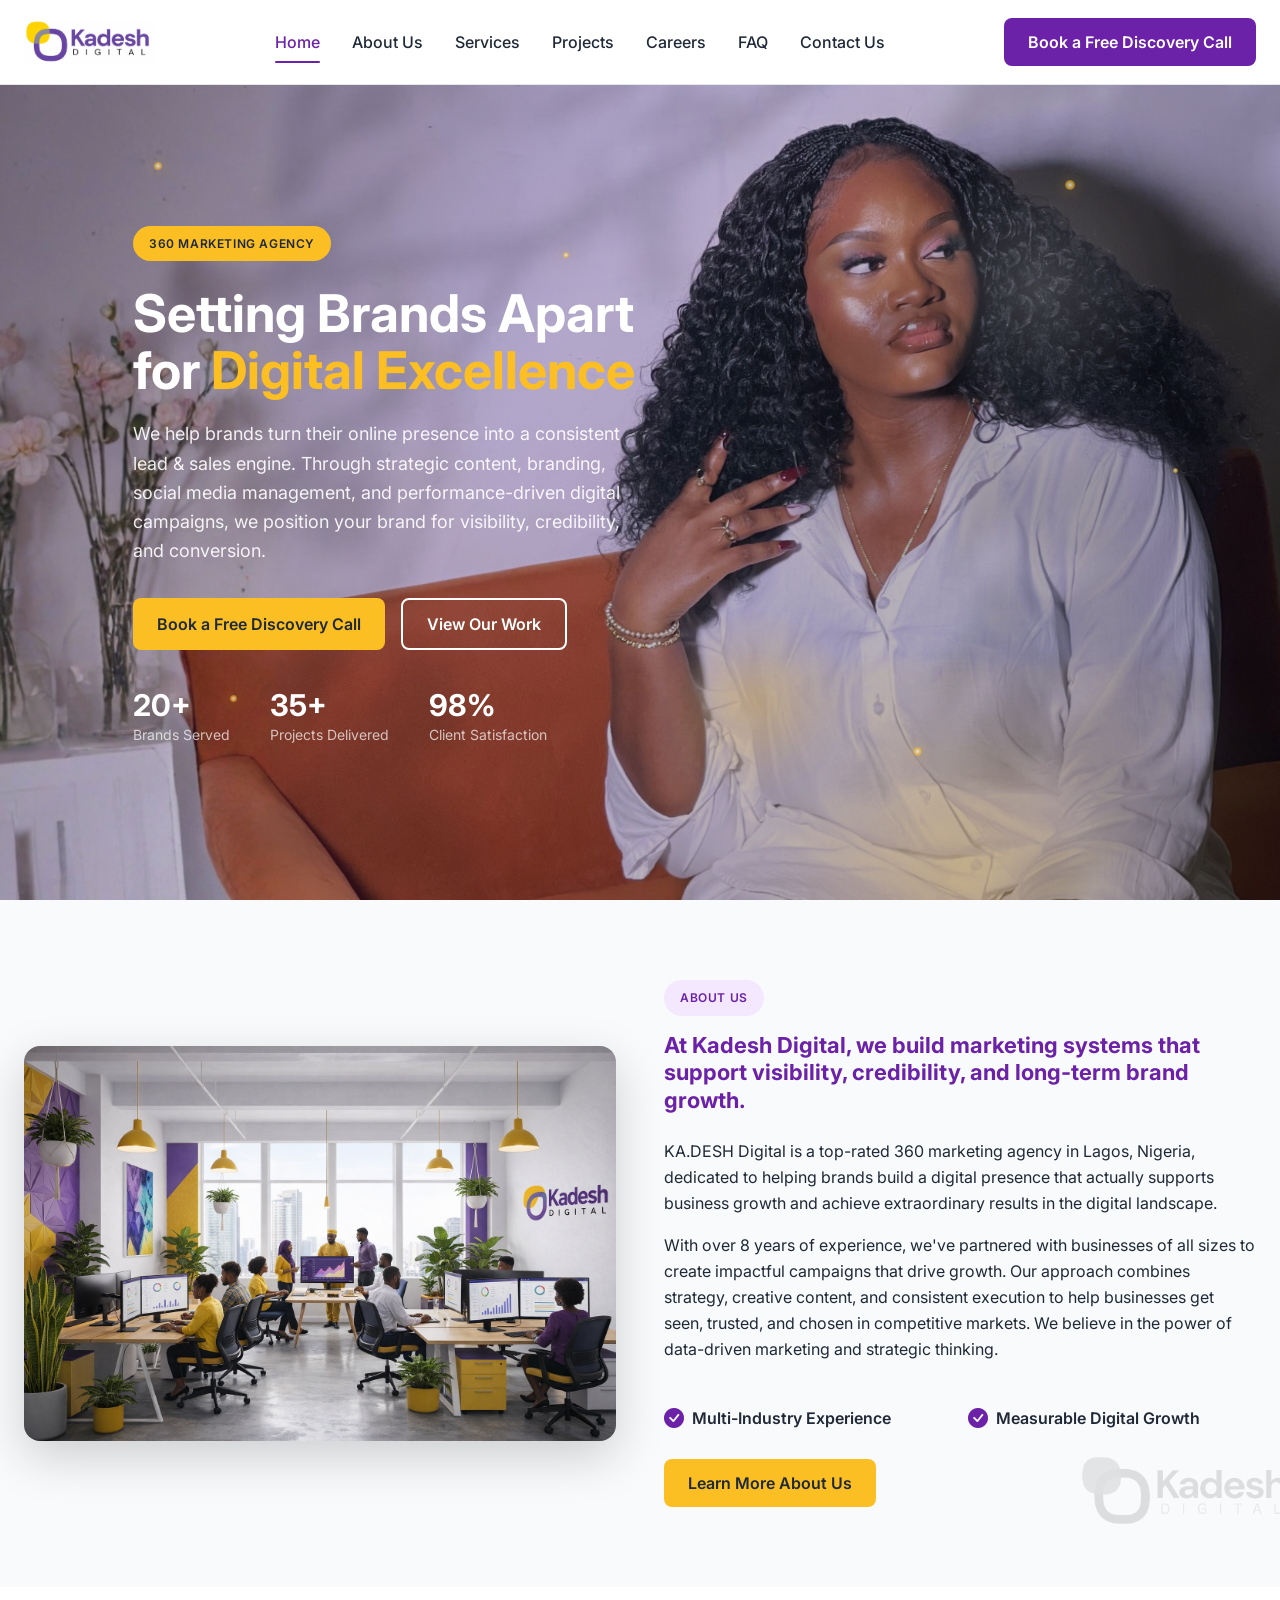
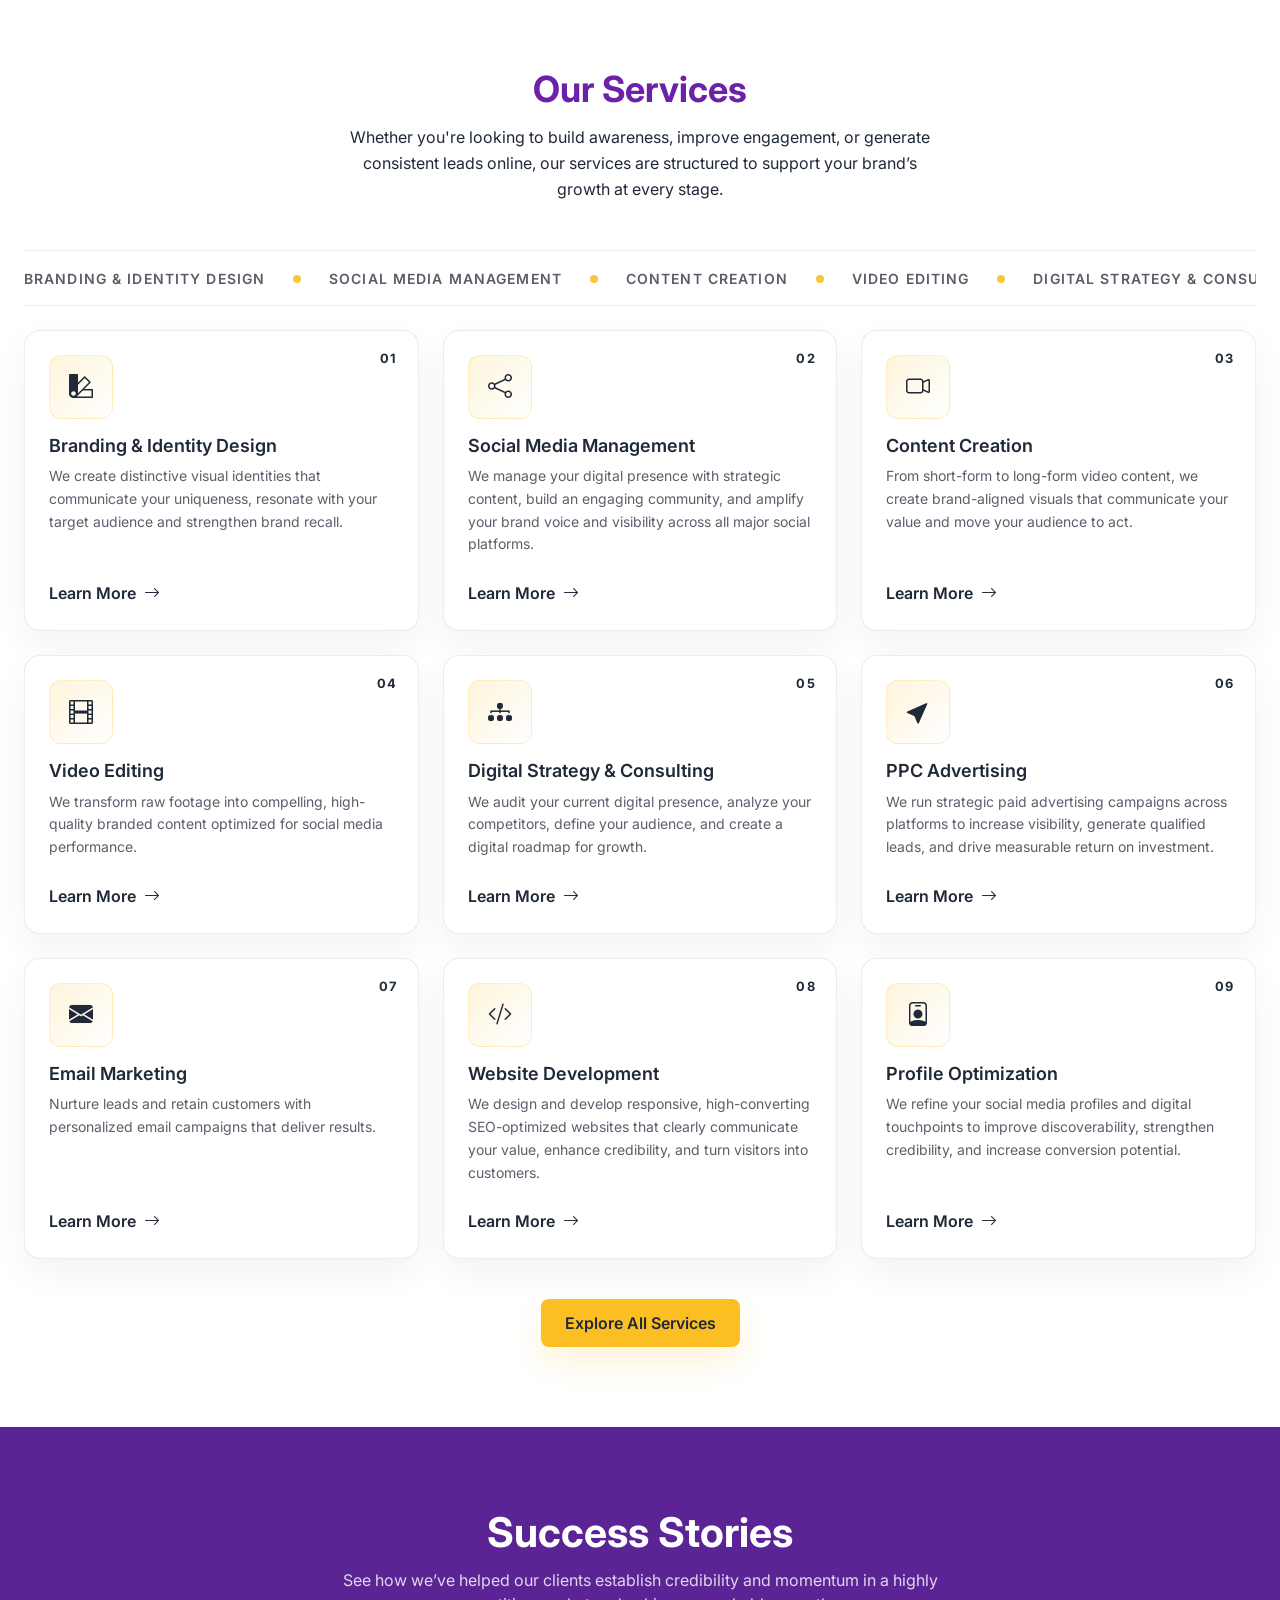
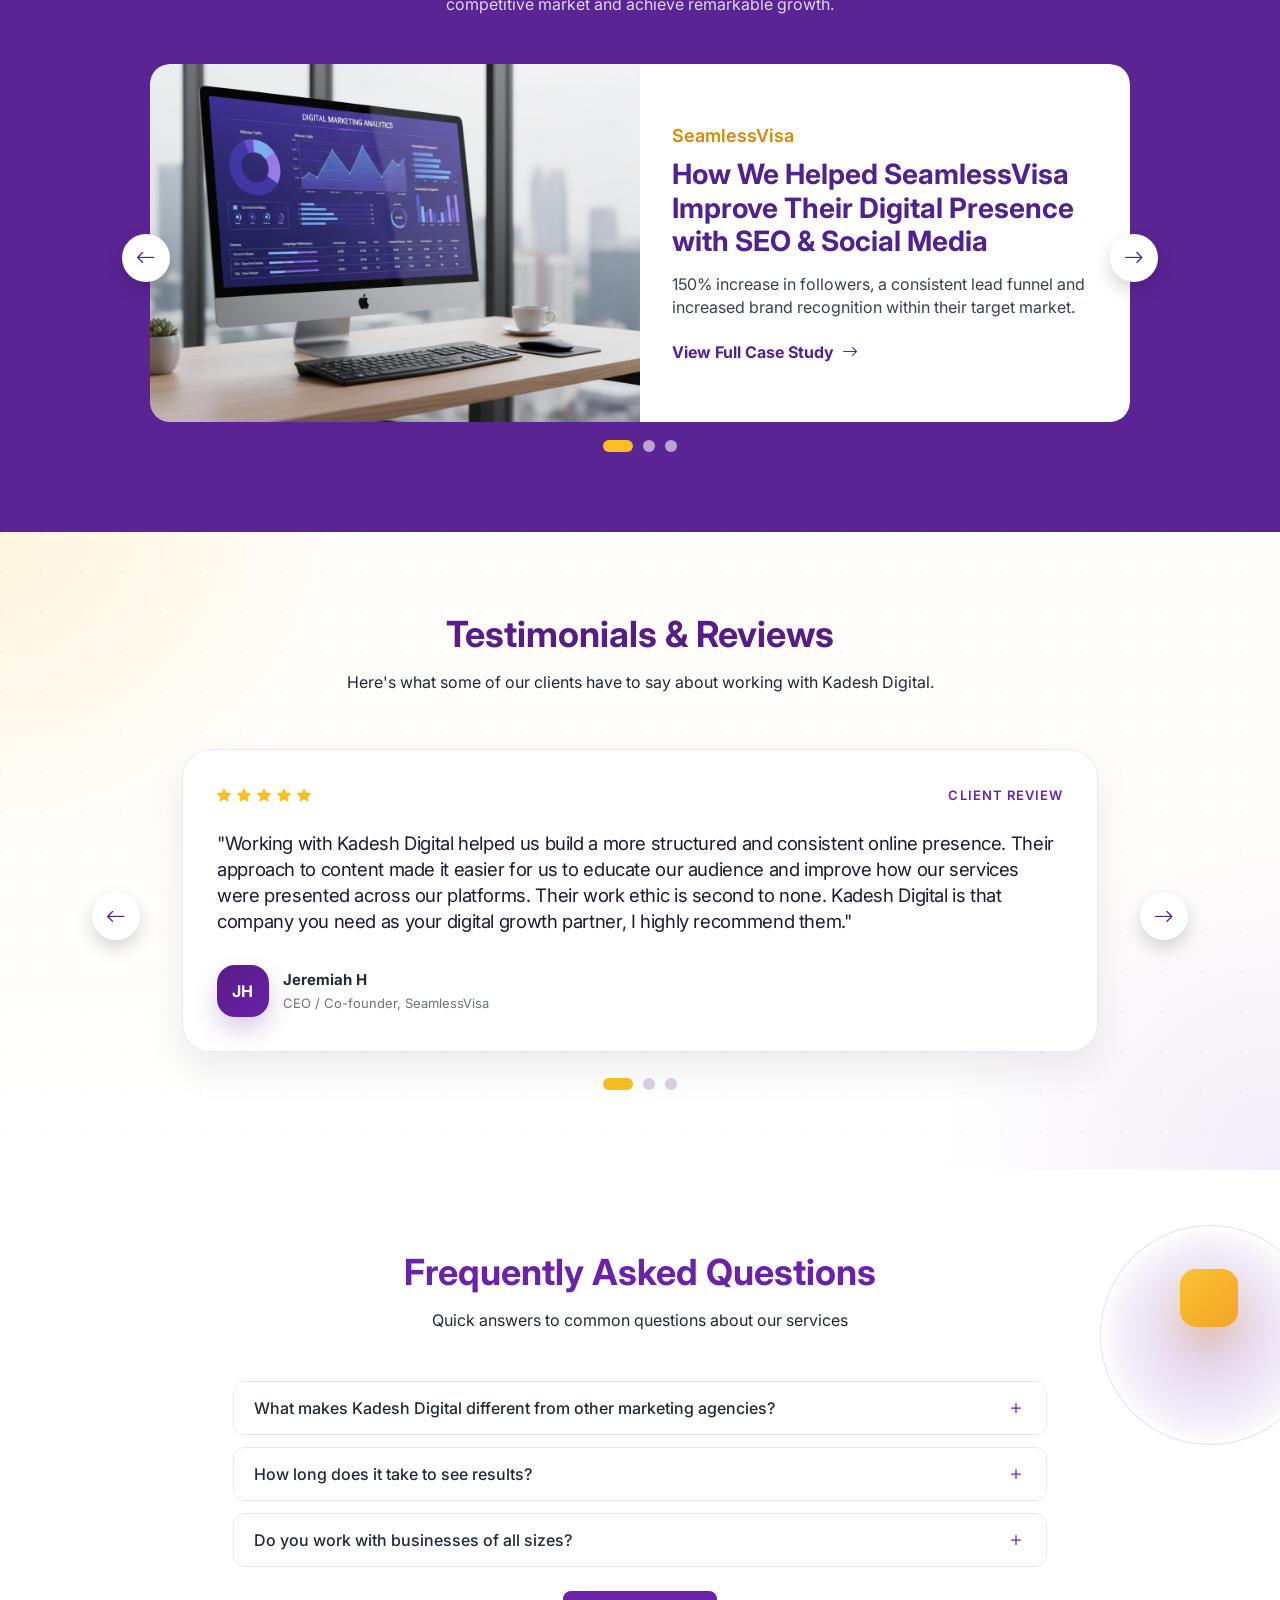
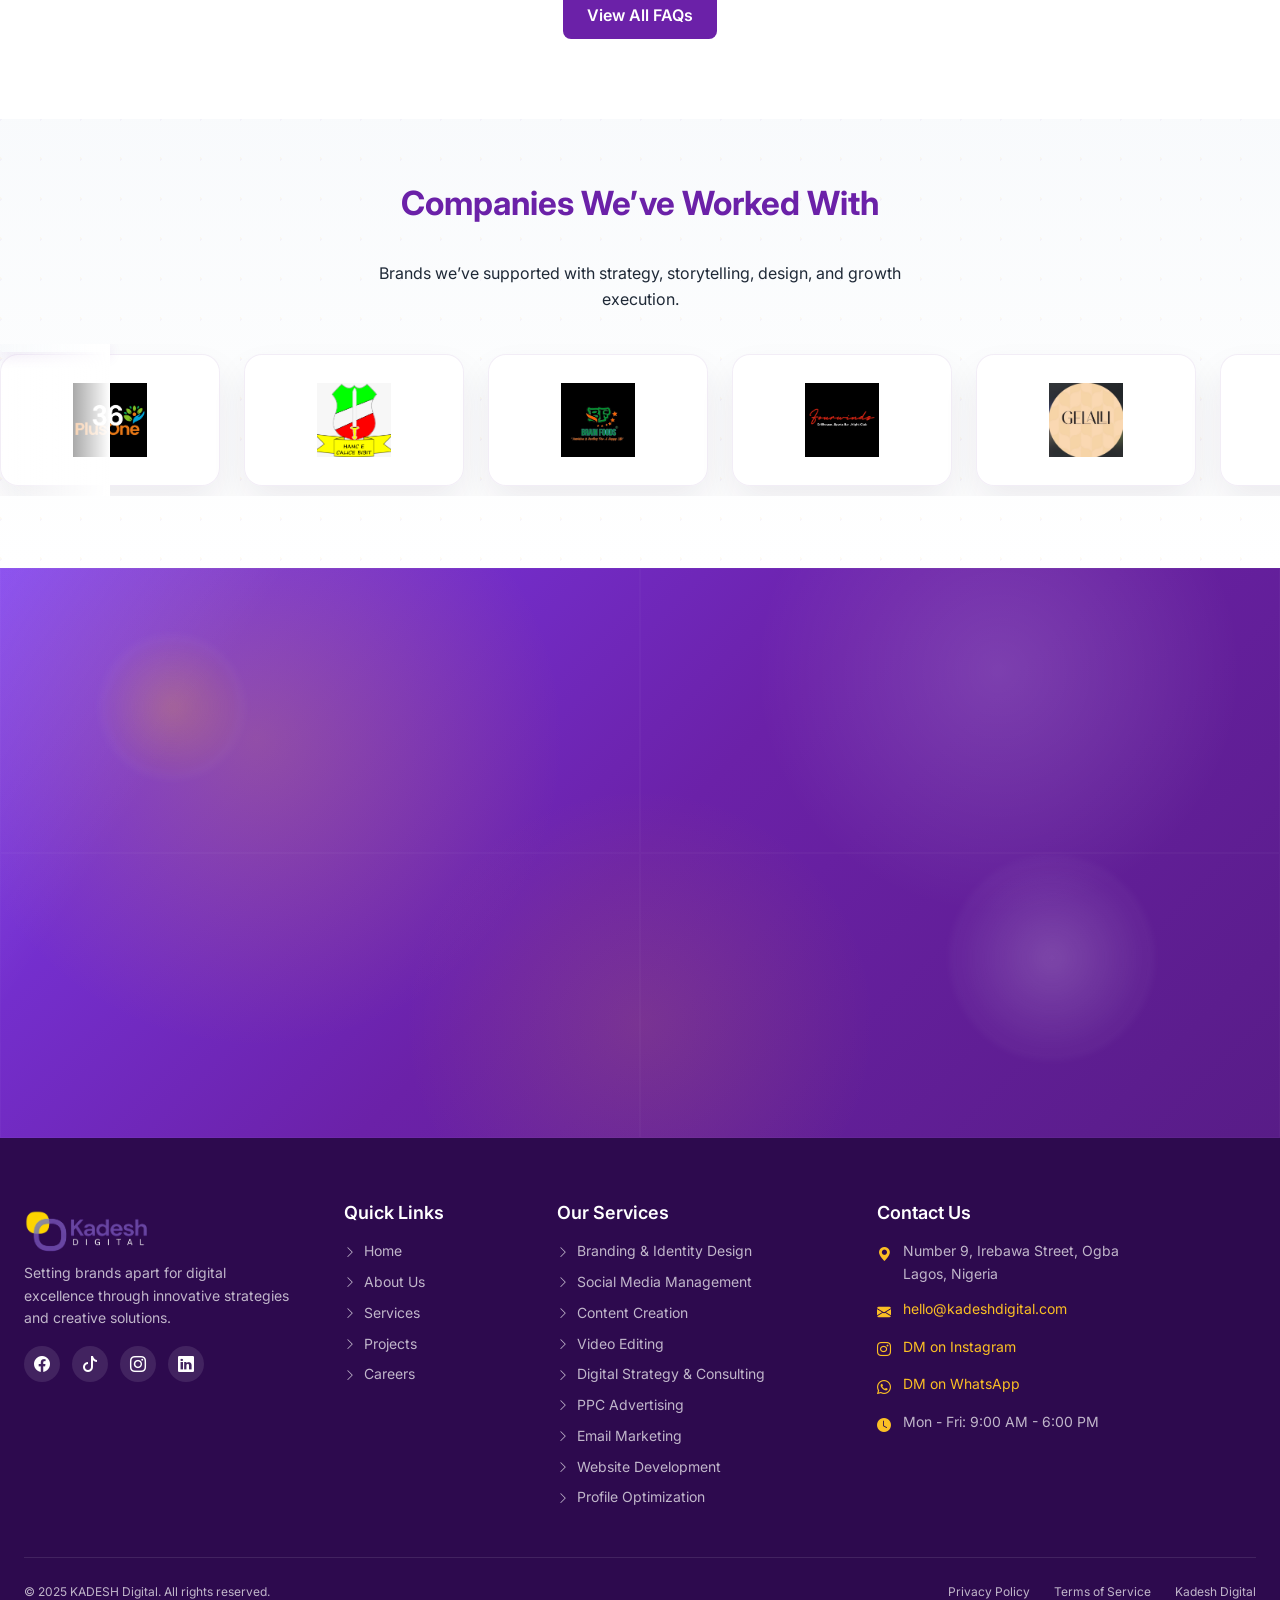
==== commit b77eb423: "Update" ====
--- a/index.html
+++ b/index.html
@@ -3,7 +3,7 @@
   <head>
     <meta charset="UTF-8" />
     <meta name="viewport" content="width=device-width, initial-scale=1.0" />
-    <title>KA.DESH Digital - Digital Marketing Agency</title>
+    <title>KA.DESH Digital - 360 Marketing Agency</title>
     <meta
       name="description"
       content="Transform your business with innovative digital strategies, creative campaigns, and data-driven results."
@@ -49,7 +49,7 @@
             <div class="col-lg-7">
               <div class="hero-content reveal">
                 <span class="badge-pill badge-accent mb-4"
-                  >Digital Marketing Agency</span
+                  >360 Marketing Agency</span
                 >
                 <h1 class="hero-title">
                   Setting Brands Apart for
@@ -976,17 +976,18 @@
               and growth execution.
             </p>
           </div>
-          <div class="brand-marquee-shell" aria-label="Client brands gallery">
-            <div class="brand-gallery-frame">
-              <span
-                class="brand-gallery-hanger brand-gallery-hanger-left"
-                aria-hidden="true"
-              ></span>
-              <span
-                class="brand-gallery-hanger brand-gallery-hanger-right"
-                aria-hidden="true"
-              ></span>
-              <div class="brand-marquee-track">
+        </div>
+        <div class="brand-marquee-shell" aria-label="Client brands gallery">
+          <div class="brand-gallery-frame">
+            <span
+              class="brand-gallery-hanger brand-gallery-hanger-left"
+              aria-hidden="true"
+            ></span>
+            <span
+              class="brand-gallery-hanger brand-gallery-hanger-right"
+              aria-hidden="true"
+            ></span>
+            <div class="brand-marquee-track">
                 <div class="brand-logo-item">
                   <span class="brand-logo-pin" aria-hidden="true"></span>
                   <div class="brand-logo-card">
@@ -1104,7 +1105,123 @@
                     <strong>Talent Code Africa</strong>
                   </div>
                 </div>
-              </div>
+                <div class="brand-logo-item" aria-hidden="true">
+                  <span class="brand-logo-pin" aria-hidden="true"></span>
+                  <div class="brand-logo-card">
+                    <div class="brand-logo-mark">
+                      <img
+                        src="assets/img/Clients/36PlusOne.png"
+                        alt=""
+                        loading="lazy"
+                      />
+                    </div>
+                    <strong>36 Plus One</strong>
+                  </div>
+                </div>
+                <div class="brand-logo-item" aria-hidden="true">
+                  <span class="brand-logo-pin" aria-hidden="true"></span>
+                  <div class="brand-logo-card">
+                    <div class="brand-logo-mark">
+                      <img
+                        src="assets/img/Clients/8.png"
+                        alt=""
+                        loading="lazy"
+                      />
+                    </div>
+                    <strong>8</strong>
+                  </div>
+                </div>
+                <div class="brand-logo-item" aria-hidden="true">
+                  <span class="brand-logo-pin" aria-hidden="true"></span>
+                  <div class="brand-logo-card">
+                    <div class="brand-logo-mark">
+                      <img
+                        src="assets/img/Clients/BrainFoods.png"
+                        alt=""
+                        loading="lazy"
+                      />
+                    </div>
+                    <strong>BrainFoods</strong>
+                  </div>
+                </div>
+                <div class="brand-logo-item" aria-hidden="true">
+                  <span class="brand-logo-pin" aria-hidden="true"></span>
+                  <div class="brand-logo-card">
+                    <div class="brand-logo-mark">
+                      <img
+                        src="assets/img/Clients/Fourwinds.png"
+                        alt=""
+                        loading="lazy"
+                      />
+                    </div>
+                    <strong>Fourwinds</strong>
+                  </div>
+                </div>
+                <div class="brand-logo-item" aria-hidden="true">
+                  <span class="brand-logo-pin" aria-hidden="true"></span>
+                  <div class="brand-logo-card">
+                    <div class="brand-logo-mark">
+                      <img
+                        src="assets/img/Clients/Gelalli.png"
+                        alt=""
+                        loading="lazy"
+                      />
+                    </div>
+                    <strong>Gelalli</strong>
+                  </div>
+                </div>
+                <div class="brand-logo-item" aria-hidden="true">
+                  <span class="brand-logo-pin" aria-hidden="true"></span>
+                  <div class="brand-logo-card">
+                    <div class="brand-logo-mark">
+                      <img
+                        src="assets/img/Clients/IHcPro.png"
+                        alt=""
+                        loading="lazy"
+                      />
+                    </div>
+                    <strong>IHcPro</strong>
+                  </div>
+                </div>
+                <div class="brand-logo-item" aria-hidden="true">
+                  <span class="brand-logo-pin" aria-hidden="true"></span>
+                  <div class="brand-logo-card">
+                    <div class="brand-logo-mark">
+                      <img
+                        src="assets/img/Clients/Pean Touch Cleaning Services.png"
+                        alt=""
+                        loading="lazy"
+                      />
+                    </div>
+                    <strong>Pean Touch Cleaning Services</strong>
+                  </div>
+                </div>
+                <div class="brand-logo-item" aria-hidden="true">
+                  <span class="brand-logo-pin" aria-hidden="true"></span>
+                  <div class="brand-logo-card">
+                    <div class="brand-logo-mark">
+                      <img
+                        src="assets/img/Clients/SeamlessVisa.png"
+                        alt=""
+                        loading="lazy"
+                      />
+                    </div>
+                    <strong>SeamlessVisa</strong>
+                  </div>
+                </div>
+                <div class="brand-logo-item" aria-hidden="true">
+                  <span class="brand-logo-pin" aria-hidden="true"></span>
+                  <div class="brand-logo-card">
+                    <div class="brand-logo-mark">
+                      <img
+                        src="assets/img/Clients/Talent Code Africa.png"
+                        alt=""
+                        loading="lazy"
+                      />
+                    </div>
+                    <strong>Talent Code Africa</strong>
+                  </div>
+                </div>
             </div>
           </div>
         </div>
--- a/assets/css/style.css
+++ b/assets/css/style.css
@@ -793,17 +793,31 @@
   box-shadow: var(--shadow-md);
   transition: all var(--transition-base);
   height: 100%;
+  border: 1px solid rgba(107, 33, 168, 0.08);
+  backdrop-filter: blur(8px);
 }
 
 .card-team:hover {
-  transform: translateY(-4px);
-  box-shadow: var(--shadow-xl);
+  transform: translateY(-6px);
+  box-shadow: 0 22px 38px rgba(38, 25, 59, 0.12);
+}
+
+.card-team .team-image-frame {
+  height: 320px;
+  padding: 0;
+  background:
+    radial-gradient(circle at top, rgba(251, 191, 36, 0.12) 0%, rgba(251, 191, 36, 0) 44%),
+    linear-gradient(180deg, #fbf8ff 0%, #f4eefc 100%);
+  overflow: hidden;
 }
 
 .card-team .team-image {
   width: 100%;
-  height: 280px;
+  height: 100%;
   object-fit: cover;
+  object-position: center top;
+  border-radius: 0;
+  display: block;
 }
 
 .card-team .team-content {
@@ -827,7 +841,7 @@
 .card-team p {
   font-size: var(--font-size-sm);
   color: var(--color-text-secondary);
-  margin-bottom: var(--space-4);
+  margin-bottom: 0;
 }
 
 .card-team .team-social {
@@ -860,6 +874,639 @@
   padding: var(--space-6);
 }
 
+.values-section {
+  position: relative;
+  overflow: hidden;
+  isolation: isolate;
+}
+
+.values-section .container-custom {
+  position: relative;
+  z-index: 1;
+}
+
+.values-symbol {
+  position: absolute;
+  pointer-events: none;
+  opacity: 0.68;
+  z-index: 0;
+}
+
+.values-symbol-left {
+  top: 6%;
+  left: -10px;
+  width: 280px;
+  height: 280px;
+}
+
+.values-symbol-right {
+  right: -30px;
+  bottom: 2%;
+  width: 320px;
+  height: 320px;
+}
+
+.values-symbol-ribbon,
+.values-symbol-prism,
+.values-symbol-lattice {
+  position: absolute;
+  inset: 0;
+}
+
+.values-symbol-ribbon {
+  width: 84%;
+  height: 38%;
+  margin: auto;
+  top: 12%;
+  border-radius: 999px;
+  background: linear-gradient(120deg, rgba(107, 33, 168, 0.16), rgba(107, 33, 168, 0.03) 45%, rgba(251, 191, 36, 0.08) 100%);
+  border: 1px solid rgba(107, 33, 168, 0.12);
+  transform: rotate(-22deg);
+  filter: blur(1px);
+  animation: valuesRibbonWave 10s ease-in-out infinite;
+}
+
+.values-symbol-prism {
+  width: 30%;
+  height: 30%;
+  top: 36%;
+  left: 34%;
+  border-radius: 20px;
+  background: linear-gradient(135deg, rgba(251, 191, 36, 0.96), rgba(245, 158, 11, 0.88));
+  box-shadow: 0 18px 40px rgba(245, 158, 11, 0.22);
+  transform: rotate(18deg);
+  animation: valuesPrismDrift 10s ease-in-out infinite;
+}
+
+.values-symbol-lattice {
+  width: 100%;
+  height: 100%;
+  background-image:
+    linear-gradient(rgba(107, 33, 168, 0.08) 1px, transparent 1px),
+    linear-gradient(90deg, rgba(107, 33, 168, 0.08) 1px, transparent 1px);
+  background-size: 32px 32px;
+  -webkit-mask-image: radial-gradient(circle at center, rgba(0, 0, 0, 0.8) 34%, transparent 76%);
+  mask-image: radial-gradient(circle at center, rgba(0, 0, 0, 0.8) 34%, transparent 76%);
+  animation: valuesLatticeShift 16s linear infinite;
+}
+
+.values-section .icon-box {
+  position: relative;
+  border: 1px solid rgba(88, 28, 135, 0.08);
+  border-radius: 26px;
+  background: rgba(255, 255, 255, 0.9);
+  backdrop-filter: blur(10px);
+  box-shadow: 0 16px 36px rgba(24, 15, 43, 0.06);
+  transition: transform 0.35s ease, box-shadow 0.35s ease, border-color 0.35s ease;
+  animation: valuesCardFloat 6s ease-in-out infinite;
+}
+
+.values-section .row > div:nth-child(2) .icon-box {
+  animation-delay: 0.4s;
+}
+
+.values-section .row > div:nth-child(3) .icon-box {
+  animation-delay: 0.8s;
+}
+
+.values-section .row > div:nth-child(4) .icon-box {
+  animation-delay: 1.2s;
+}
+
+.values-section .row > div:nth-child(5) .icon-box {
+  animation-delay: 1.6s;
+}
+
+.values-section .row > div:nth-child(6) .icon-box {
+  animation-delay: 2s;
+}
+
+.values-section .row > div:nth-child(7) .icon-box {
+  animation-delay: 2.4s;
+}
+
+.values-section .row > div:nth-child(8) .icon-box {
+  animation-delay: 2.8s;
+}
+
+.values-section .icon-box:hover {
+  transform: translateY(-8px);
+  border-color: rgba(251, 191, 36, 0.3);
+  box-shadow: 0 24px 44px rgba(24, 15, 43, 0.12);
+}
+
+.process-ecosystem-section {
+  position: relative;
+  overflow: hidden;
+  background:
+    linear-gradient(180deg, #fffdfa 0%, #ffffff 55%, #fbf8ff 100%);
+}
+
+.process-ecosystem-glow {
+  position: absolute;
+  border-radius: 50%;
+  filter: blur(12px);
+  pointer-events: none;
+  z-index: 0;
+}
+
+.process-ecosystem-glow-left {
+  top: 8%;
+  left: -90px;
+  width: 260px;
+  height: 260px;
+  background: radial-gradient(circle, rgba(251, 191, 36, 0.18) 0%, transparent 72%);
+  animation: processGlowFloat 8s ease-in-out infinite;
+}
+
+.process-ecosystem-glow-right {
+  right: -70px;
+  bottom: 6%;
+  width: 300px;
+  height: 300px;
+  background: radial-gradient(circle, rgba(107, 33, 168, 0.14) 0%, transparent 72%);
+  animation: processGlowFloat 10s ease-in-out infinite reverse;
+}
+
+.process-ecosystem-gridmark {
+  position: absolute;
+  inset: 0;
+  background-image:
+    linear-gradient(rgba(107, 33, 168, 0.04) 1px, transparent 1px),
+    linear-gradient(90deg, rgba(107, 33, 168, 0.04) 1px, transparent 1px);
+  background-size: 42px 42px;
+  mask-image: radial-gradient(circle at center, rgba(0, 0, 0, 0.95) 18%, transparent 80%);
+  opacity: 0.8;
+  pointer-events: none;
+  z-index: 0;
+  animation: processGridShift 18s linear infinite;
+}
+
+.process-ecosystem-shell {
+  position: relative;
+  z-index: 1;
+  display: grid;
+  grid-template-columns: minmax(0, 0.9fr) minmax(0, 1.1fr);
+  gap: clamp(28px, 4vw, 48px);
+  align-items: center;
+}
+
+.process-ecosystem-intro h2 {
+  color: var(--color-primary);
+  margin-bottom: 14px;
+}
+
+.process-ecosystem-intro > p {
+  max-width: 34rem;
+  color: var(--color-text-secondary);
+  font-size: 17px;
+  line-height: 1.75;
+  margin-bottom: 24px;
+}
+
+.process-ecosystem-manifesto {
+  position: relative;
+  max-width: 34rem;
+  padding: 24px 24px 22px;
+  border-radius: 24px;
+  background: rgba(255, 255, 255, 0.8);
+  border: 1px solid rgba(88, 28, 135, 0.1);
+  box-shadow: 0 18px 40px rgba(24, 15, 43, 0.08);
+  backdrop-filter: blur(10px);
+}
+
+.process-manifesto-label {
+  display: inline-flex;
+  margin-bottom: 10px;
+  color: var(--color-accent-hover);
+  font-size: 12px;
+  font-weight: var(--font-semibold);
+  letter-spacing: 0.1em;
+  text-transform: uppercase;
+}
+
+.process-ecosystem-manifesto p {
+  margin-bottom: 0;
+  color: var(--color-text-primary);
+  line-height: 1.75;
+}
+
+.process-ecosystem-stage {
+  position: relative;
+  padding: clamp(18px, 3vw, 28px);
+}
+
+.process-orbit {
+  position: absolute;
+  border-radius: 999px;
+  pointer-events: none;
+  z-index: 0;
+}
+
+.process-orbit-one {
+  top: 0;
+  right: 8%;
+  width: 140px;
+  height: 140px;
+  border: 1px solid rgba(251, 191, 36, 0.28);
+  background: radial-gradient(circle, rgba(251, 191, 36, 0.14) 0%, transparent 70%);
+  animation: processOrbitOne 9s ease-in-out infinite;
+}
+
+.process-orbit-two {
+  left: 4%;
+  bottom: 2%;
+  width: 180px;
+  height: 180px;
+  border: 1px dashed rgba(107, 33, 168, 0.18);
+  animation: processOrbitTwo 14s linear infinite;
+}
+
+.process-ecosystem-card {
+  position: relative;
+  z-index: 1;
+  display: grid;
+  gap: 18px;
+  padding: clamp(24px, 4vw, 34px);
+  border-radius: 30px;
+  background:
+    linear-gradient(145deg, rgba(255, 255, 255, 0.95), rgba(250, 246, 255, 0.92));
+  border: 1px solid rgba(88, 28, 135, 0.08);
+  box-shadow: 0 22px 54px rgba(24, 15, 43, 0.12);
+  overflow: hidden;
+}
+
+.process-ecosystem-card::before {
+  content: "";
+  position: absolute;
+  inset: 0;
+  background: linear-gradient(125deg, transparent 25%, rgba(251, 191, 36, 0.12) 50%, transparent 76%);
+  transform: translateX(-120%);
+  animation: processCardSweep 8s ease-in-out infinite;
+  pointer-events: none;
+}
+
+.process-ecosystem-rail {
+  position: absolute;
+  top: 34px;
+  bottom: 34px;
+  left: 47px;
+  width: 2px;
+  background: linear-gradient(180deg, rgba(251, 191, 36, 0.25), rgba(107, 33, 168, 0.3));
+}
+
+.process-step-lux {
+  position: relative;
+  display: grid;
+  grid-template-columns: 54px minmax(0, 1fr);
+  gap: 18px;
+  align-items: start;
+  padding: 16px 16px 16px 0;
+  animation: processStepFloat 6s ease-in-out infinite;
+}
+
+.process-step-lux:nth-child(2) {
+  animation-delay: 0.35s;
+}
+
+.process-step-lux:nth-child(3) {
+  animation-delay: 0.7s;
+}
+
+.process-step-lux:nth-child(4) {
+  animation-delay: 1.05s;
+}
+
+.process-step-lux:nth-child(5) {
+  animation-delay: 1.4s;
+}
+
+.process-step-lux:nth-child(6) {
+  animation-delay: 1.75s;
+}
+
+.process-step-no {
+  position: relative;
+  z-index: 1;
+  width: 54px;
+  height: 54px;
+  display: inline-flex;
+  align-items: center;
+  justify-content: center;
+  border-radius: 18px;
+  background: linear-gradient(135deg, rgba(251, 191, 36, 0.92), rgba(245, 158, 11, 0.88));
+  color: #2d1600;
+  font-size: 13px;
+  font-weight: var(--font-bold);
+  letter-spacing: 0.12em;
+  box-shadow: 0 16px 26px rgba(245, 158, 11, 0.2);
+}
+
+.process-step-lux h3 {
+  color: var(--color-primary);
+  font-size: 20px;
+  margin-bottom: 8px;
+}
+
+.process-step-lux p {
+  margin-bottom: 0;
+  color: var(--color-text-secondary);
+  line-height: 1.7;
+}
+
+@keyframes processGlowFloat {
+  0%,
+  100% {
+    transform: translate3d(0, 0, 0) scale(1);
+  }
+  50% {
+    transform: translate3d(18px, -12px, 0) scale(1.06);
+  }
+}
+
+@keyframes processGridShift {
+  from {
+    transform: translate3d(0, 0, 0);
+  }
+  to {
+    transform: translate3d(42px, 42px, 0);
+  }
+}
+
+@keyframes processOrbitOne {
+  0%,
+  100% {
+    transform: translate3d(0, 0, 0) scale(1);
+  }
+  50% {
+    transform: translate3d(-14px, 10px, 0) scale(1.08);
+  }
+}
+
+@keyframes processOrbitTwo {
+  from {
+    transform: rotate(0deg);
+  }
+  to {
+    transform: rotate(360deg);
+  }
+}
+
+@keyframes processCardSweep {
+  0%,
+  15% {
+    transform: translateX(-120%);
+    opacity: 0;
+  }
+  45% {
+    opacity: 1;
+  }
+  100% {
+    transform: translateX(120%);
+    opacity: 0;
+  }
+}
+
+@keyframes processStepFloat {
+  0%,
+  100% {
+    transform: translateY(0);
+  }
+  50% {
+    transform: translateY(-5px);
+  }
+}
+
+.differentiator-section {
+  position: relative;
+  overflow: hidden;
+  background:
+    linear-gradient(180deg, #fbf8ff 0%, #ffffff 52%, #fffdfa 100%);
+}
+
+.differentiator-signal {
+  position: absolute;
+  pointer-events: none;
+  z-index: 0;
+}
+
+.differentiator-signal-left {
+  top: 8%;
+  left: -60px;
+  width: 260px;
+  height: 260px;
+  background:
+    radial-gradient(circle, rgba(107, 33, 168, 0.18) 0%, transparent 68%);
+  filter: blur(10px);
+  animation: differentiatorSignalFloat 9s ease-in-out infinite;
+}
+
+.differentiator-signal-right {
+  right: -40px;
+  bottom: 10%;
+  width: 320px;
+  height: 320px;
+  background:
+    radial-gradient(circle, rgba(251, 191, 36, 0.18) 0%, transparent 68%);
+  filter: blur(12px);
+  animation: differentiatorSignalFloat 11s ease-in-out infinite reverse;
+}
+
+.differentiator-shell {
+  position: relative;
+  z-index: 1;
+  display: grid;
+  grid-template-columns: minmax(0, 0.92fr) minmax(0, 1.08fr);
+  gap: clamp(28px, 4vw, 54px);
+  align-items: center;
+}
+
+.differentiator-copy h2 {
+  color: var(--color-primary);
+  margin-bottom: 16px;
+  max-width: 12ch;
+}
+
+.differentiator-copy > p {
+  max-width: 34rem;
+  color: var(--color-text-secondary);
+  font-size: 17px;
+  line-height: 1.75;
+  margin-bottom: 24px;
+}
+
+.differentiator-outcome {
+  max-width: 32rem;
+  padding: 22px 24px;
+  border-radius: 24px;
+  background: rgba(255, 255, 255, 0.82);
+  border: 1px solid rgba(88, 28, 135, 0.1);
+  box-shadow: 0 18px 40px rgba(24, 15, 43, 0.08);
+  backdrop-filter: blur(10px);
+}
+
+.differentiator-outcome-label {
+  display: inline-flex;
+  margin-bottom: 8px;
+  color: var(--color-accent-hover);
+  font-size: 12px;
+  font-weight: var(--font-semibold);
+  letter-spacing: 0.1em;
+  text-transform: uppercase;
+}
+
+.differentiator-outcome p {
+  margin-bottom: 0;
+  color: var(--color-text-primary);
+  font-size: 18px;
+  line-height: 1.65;
+}
+
+.differentiator-panel {
+  position: relative;
+  padding: clamp(20px, 3vw, 30px);
+}
+
+.differentiator-panel-glow {
+  position: absolute;
+  inset: 8% 12%;
+  border-radius: 34px;
+  background:
+    linear-gradient(135deg, rgba(107, 33, 168, 0.08), rgba(251, 191, 36, 0.14));
+  filter: blur(18px);
+  animation: differentiatorPanelPulse 8s ease-in-out infinite;
+}
+
+.differentiator-grid {
+  position: relative;
+  z-index: 1;
+  display: grid;
+  grid-template-columns: repeat(2, minmax(0, 1fr));
+  gap: 18px;
+}
+
+.differentiator-card {
+  position: relative;
+  min-height: 190px;
+  padding: 24px 22px 22px;
+  border-radius: 26px;
+  overflow: hidden;
+  background:
+    linear-gradient(155deg, rgba(255, 255, 255, 0.96), rgba(250, 246, 255, 0.9));
+  border: 1px solid rgba(88, 28, 135, 0.08);
+  box-shadow: 0 18px 38px rgba(24, 15, 43, 0.08);
+  animation: differentiatorCardFloat 6s ease-in-out infinite;
+}
+
+.differentiator-card::before {
+  content: "";
+  position: absolute;
+  inset: 0;
+  background: linear-gradient(125deg, transparent 25%, rgba(251, 191, 36, 0.14) 52%, transparent 78%);
+  transform: translateX(-120%);
+  animation: differentiatorCardSweep 7.5s ease-in-out infinite;
+  pointer-events: none;
+}
+
+.differentiator-card:nth-child(2) {
+  animation-delay: 0.45s;
+}
+
+.differentiator-card:nth-child(2)::before {
+  animation-delay: 0.7s;
+}
+
+.differentiator-card:nth-child(3) {
+  animation-delay: 0.9s;
+}
+
+.differentiator-card:nth-child(3)::before {
+  animation-delay: 1.4s;
+}
+
+.differentiator-card:nth-child(4) {
+  animation-delay: 1.35s;
+}
+
+.differentiator-card:nth-child(4)::before {
+  animation-delay: 2.1s;
+}
+
+.differentiator-no,
+.differentiator-card h3,
+.differentiator-card p {
+  position: relative;
+  z-index: 1;
+}
+
+.differentiator-no {
+  display: inline-flex;
+  margin-bottom: 18px;
+  color: rgba(107, 33, 168, 0.42);
+  font-size: 13px;
+  font-weight: var(--font-bold);
+  letter-spacing: 0.14em;
+}
+
+.differentiator-card h3 {
+  color: var(--color-primary);
+  font-size: 22px;
+  margin-bottom: 10px;
+}
+
+.differentiator-card p {
+  margin-bottom: 0;
+  color: var(--color-text-secondary);
+  line-height: 1.7;
+}
+
+@keyframes differentiatorSignalFloat {
+  0%,
+  100% {
+    transform: translate3d(0, 0, 0) scale(1);
+  }
+  50% {
+    transform: translate3d(18px, -14px, 0) scale(1.08);
+  }
+}
+
+@keyframes differentiatorPanelPulse {
+  0%,
+  100% {
+    transform: scale(1);
+    opacity: 0.9;
+  }
+  50% {
+    transform: scale(1.04);
+    opacity: 1;
+  }
+}
+
+@keyframes differentiatorCardFloat {
+  0%,
+  100% {
+    transform: translateY(0);
+  }
+  50% {
+    transform: translateY(-6px);
+  }
+}
+
+@keyframes differentiatorCardSweep {
+  0%,
+  18% {
+    transform: translateX(-120%);
+    opacity: 0;
+  }
+  45% {
+    opacity: 1;
+  }
+  100% {
+    transform: translateX(120%);
+    opacity: 0;
+  }
+}
+
 .icon-box .icon-wrapper {
   width: 64px;
   height: 64px;
@@ -887,6 +1534,51 @@
   font-size: var(--font-size-sm);
   color: var(--color-text-secondary);
   margin-bottom: 0;
+}
+
+@keyframes valuesRibbonWave {
+  0%,
+  100% {
+    transform: rotate(-22deg) translate3d(0, 0, 0) scale(1);
+  }
+  50% {
+    transform: rotate(-14deg) translate3d(16px, -10px, 0) scale(1.04);
+  }
+}
+
+@keyframes valuesPrismDrift {
+  0%,
+  100% {
+    transform: rotate(18deg) translate3d(0, 0, 0) scale(1);
+  }
+  25% {
+    transform: rotate(26deg) translate3d(16px, -12px, 0) scale(1.04);
+  }
+  50% {
+    transform: rotate(10deg) translate3d(28px, 8px, 0) scale(1.08);
+  }
+  75% {
+    transform: rotate(22deg) translate3d(10px, 18px, 0) scale(0.98);
+  }
+}
+
+@keyframes valuesLatticeShift {
+  from {
+    transform: translate3d(0, 0, 0);
+  }
+  to {
+    transform: translate3d(32px, 32px, 0);
+  }
+}
+
+@keyframes valuesCardFloat {
+  0%,
+  100% {
+    transform: translateY(0);
+  }
+  50% {
+    transform: translateY(-6px);
+  }
 }
 
 /* ========================================
@@ -1596,6 +2288,11 @@
   margin-right: auto;
 }
 
+.about-hero-title {
+  font-size: clamp(32px, 2.8vw, 38px);
+  max-width: 720px !important;
+}
+
 .hero-centered .hero-subtitle {
   max-width: 600px;
   margin-left: auto;
@@ -1909,11 +2606,9 @@
 }
 
 .brand-marquee-section-refined {
-  padding: 56px 0 60px;
+  padding: 64px 0 72px;
   background:
-    radial-gradient(circle at 12% 18%, rgba(251, 191, 36, 0.14) 0%, rgba(251, 191, 36, 0) 24%),
-    radial-gradient(circle at 88% 78%, rgba(107, 33, 168, 0.08) 0%, rgba(107, 33, 168, 0) 24%),
-    linear-gradient(180deg, #fffdf8 0%, #f8f4ff 100%);
+    linear-gradient(180deg, rgba(248, 250, 252, 0.96) 0%, rgba(255, 255, 255, 1) 100%);
 }
 
 .brand-marquee-section-refined::before {
@@ -1924,111 +2619,106 @@
   opacity: 1;
 }
 
+.brand-marquee-section-refined .container-custom {
+  display: flex;
+  flex-direction: column;
+  align-items: center;
+}
+
 .brand-marquee-section-refined .brand-marquee-header {
   display: flex;
   flex-direction: column;
   align-items: center;
   justify-content: center;
   width: 100%;
-  margin-bottom: var(--space-12);
+  max-width: 760px;
+  margin-left: auto;
+  margin-right: auto;
+  margin-bottom: 32px;
   text-align: center;
 }
 
 .brand-marquee-section-refined .brand-marquee-header h2 {
+  display: block;
   width: 100%;
+  color: var(--color-primary);
   text-align: center;
 }
 
 .brand-marquee-section-refined .brand-marquee-header p {
+  display: block;
+  width: 100%;
   max-width: 600px;
   margin-left: auto;
   margin-right: auto;
+  text-align: center;
 }
 
 .brand-marquee-section-refined .brand-marquee-shell {
-  overflow: visible;
+  position: relative;
+  width: 100vw;
+  margin-left: calc(50% - 50vw);
+  overflow: hidden;
   padding: 0;
 }
 
 .brand-marquee-section-refined .brand-marquee-shell::before,
 .brand-marquee-section-refined .brand-marquee-shell::after {
-  content: none;
-}
-
-.brand-gallery-frame {
-  position: relative;
-  margin: 0 auto;
-  max-width: 960px;
-  padding: 24px 18px 18px;
-  border: 10px solid rgba(255, 255, 255, 0.98);
-  border-radius: 20px;
-  background:
-    linear-gradient(180deg, rgba(255, 255, 255, 0.99) 0%, rgba(252, 248, 255, 0.98) 100%);
-  box-shadow:
-    0 18px 40px rgba(25, 10, 45, 0.14),
-    0 0 0 1px rgba(88, 28, 135, 0.1);
-}
-
-.brand-gallery-frame::before {
   content: "";
   position: absolute;
-  inset: 14px;
-  border-radius: 14px;
-  box-shadow: inset 0 0 0 1px rgba(107, 33, 168, 0.08);
+  top: 0;
+  bottom: 0;
+  width: min(10vw, 110px);
+  z-index: 2;
   pointer-events: none;
 }
 
+.brand-marquee-section-refined .brand-marquee-shell::before {
+  left: 0;
+  background: linear-gradient(90deg, rgba(248, 250, 252, 1) 0%, rgba(248, 250, 252, 0) 100%);
+}
+
+.brand-marquee-section-refined .brand-marquee-shell::after {
+  right: 0;
+  background: linear-gradient(270deg, rgba(255, 255, 255, 1) 0%, rgba(255, 255, 255, 0) 100%);
+}
+
+.brand-gallery-frame {
+  position: relative;
+  margin: 0 auto;
+  max-width: 100%;
+  overflow: hidden;
+  padding: 0;
+  border: 0;
+  border-radius: 0;
+  background: transparent;
+  box-shadow: none;
+}
+
+.brand-gallery-frame::before {
+  content: none;
+}
+
 .brand-gallery-hanger {
-  position: absolute;
-  top: -54px;
-  width: 84px;
-  height: 54px;
-  pointer-events: none;
-}
-
-.brand-gallery-hanger::before {
-  content: "";
-  position: absolute;
-  left: 50%;
-  top: 0;
-  width: 3px;
-  height: 36px;
-  transform: translateX(-50%);
-  background: linear-gradient(180deg, rgba(255, 255, 255, 0.95) 0%, rgba(251, 191, 36, 0.36) 100%);
-}
-
-.brand-gallery-hanger::after {
-  content: "";
-  position: absolute;
-  left: 50%;
-  bottom: 0;
-  width: 84px;
-  height: 18px;
-  transform: translateX(-50%);
-  border-radius: 6px 6px 0 0;
-  background: linear-gradient(180deg, var(--color-primary-dark) 0%, var(--color-primary) 100%);
-  box-shadow: 0 8px 18px rgba(88, 28, 135, 0.18);
-}
-
-.brand-gallery-hanger-left {
-  left: 12%;
-}
-
-.brand-gallery-hanger-right {
-  right: 12%;
+  display: none;
 }
 
 .brand-marquee-section-refined .brand-marquee-track {
-  display: grid;
-  grid-template-columns: repeat(3, minmax(0, 1fr));
-  gap: 0;
-  width: 100%;
-  padding-top: 0;
-  animation: none;
+  display: flex;
+  align-items: center;
+  gap: 24px;
+  width: max-content;
+  padding: 10px 0;
+  animation: brandMarqueeScroll 46s linear infinite;
+}
+
+.brand-marquee-section-refined .brand-marquee-shell:hover .brand-marquee-track {
+  animation-play-state: paused;
 }
 
 .brand-marquee-section-refined .brand-logo-item {
-  min-width: 0;
+  flex: 0 0 220px;
+  min-width: 220px;
   transition:
     transform var(--transition-base),
     box-shadow var(--transition-base);
@@ -2040,50 +2730,50 @@
 }
 
 .brand-marquee-section-refined .brand-logo-pin {
-  width: 2px;
-  height: 32px;
-  background: linear-gradient(180deg, rgba(88, 28, 135, 0.32) 0%, rgba(88, 28, 135, 0.04) 100%);
-}
-
-.brand-marquee-section-refined .brand-logo-pin::before {
-  top: -10px;
-  width: 10px;
-  height: 10px;
-  background: var(--color-accent);
-  border-color: rgba(88, 28, 135, 0.9);
-  box-shadow: 0 0 0 4px rgba(251, 191, 36, 0.18);
+  display: none;
 }
 
 .brand-marquee-section-refined .brand-logo-card {
-  min-height: 220px;
-  padding: 24px 18px 20px;
+  min-height: 132px;
+  height: 132px;
+  padding: 24px;
   display: flex;
-  flex-direction: column;
   align-items: center;
   justify-content: center;
-  border: 1px solid rgba(88, 28, 135, 0.1);
-  background:
-    radial-gradient(circle at top, rgba(251, 191, 36, 0.14) 0%, rgba(251, 191, 36, 0) 42%),
-    linear-gradient(180deg, rgba(255, 255, 255, 0.98) 0%, rgba(250, 244, 255, 0.96) 100%);
-  box-shadow: inset 0 -12px 24px rgba(88, 28, 135, 0.04);
+  border: 1px solid rgba(88, 28, 135, 0.08);
+  border-radius: 18px;
+  background: rgba(255, 255, 255, 0.92);
+  box-shadow:
+    0 18px 35px rgba(38, 25, 59, 0.08);
+  transition:
+    transform 0.3s ease,
+    box-shadow 0.3s ease,
+    border-color 0.3s ease;
 }
 
 .brand-marquee-section-refined .brand-logo-mark {
-  min-height: 74px;
-  margin-bottom: 12px;
+  min-height: 64px;
+  margin-bottom: 0;
+  display: flex;
+  align-items: center;
+  justify-content: center;
 }
 
 .brand-marquee-section-refined .brand-logo-mark img {
-  max-width: min(100%, 132px);
-  max-height: 60px;
-  filter: drop-shadow(0 10px 14px rgba(88, 28, 135, 0.06));
+  max-width: 100%;
+  max-height: 74px;
+  width: auto;
+  height: auto;
+  object-fit: contain;
+  filter: none;
+  opacity: 1;
+  transition:
+    opacity 0.3s ease,
+    transform 0.35s ease;
 }
 
 .brand-marquee-section-refined .brand-logo-card strong {
-  max-width: 180px;
-  color: var(--color-primary-dark);
-  font-size: 0.98rem;
-  font-weight: var(--font-medium);
+  display: none;
 }
 
 .brand-marquee-section-refined .brand-logo-item:hover {
@@ -2092,8 +2782,12 @@
 
 .brand-marquee-section-refined .brand-logo-item:hover .brand-logo-card {
   box-shadow:
-    inset 0 -12px 24px rgba(88, 28, 135, 0.05),
-    0 12px 24px rgba(88, 28, 135, 0.08);
+    0 22px 45px rgba(38, 25, 59, 0.14);
+  border-color: rgba(251, 191, 36, 0.35);
+}
+
+.brand-marquee-section-refined .brand-logo-item:hover .brand-logo-mark img {
+  transform: scale(1.08);
 }
 
 /* ========================================
@@ -3073,9 +3767,9 @@
 .testimonial-feature-card blockquote {
   margin: 0 0 30px;
   color: #231735;
-  font-size: clamp(20px, 1.7vw, 28px);
+  font-size: clamp(18px, 1.45vw, 24px);
   line-height: 1.4;
-  font-weight: 500;
+  font-weight: 400;
   letter-spacing: -0.02em;
 }
 
@@ -3570,7 +4264,7 @@
   }
 
   .brand-marquee-section-refined {
-    padding: 48px 0 52px;
+    padding: 48px 0 54px;
   }
 
   .brand-marquee-section-refined .brand-marquee-header {
@@ -3716,7 +4410,7 @@
 
   .testimonial-feature-card blockquote {
     margin-bottom: 24px;
-    font-size: 22px;
+    font-size: 20px;
   }
 
   .testimonial-score-card {
@@ -3852,54 +4546,51 @@
   }
 
   .brand-marquee-section-refined {
-    padding: 40px 0 44px;
+    padding: 48px 0 52px;
   }
 
   .brand-marquee-section-refined .brand-marquee-header {
-    margin-bottom: 18px;
-    text-align: center;
-  }
-
-  .brand-marquee-section-refined .brand-marquee-header h2 {
-    font-size: 22px;
+    margin-bottom: 24px;
   }
 
   .brand-gallery-frame {
-    padding: 14px 8px 8px;
-    border-width: 6px;
-    border-radius: 14px;
+    padding: 0;
+    border-radius: 0;
   }
 
   .brand-gallery-hanger {
     display: none;
   }
 
+  .brand-marquee-section-refined .brand-marquee-shell::before,
+  .brand-marquee-section-refined .brand-marquee-shell::after {
+    width: 56px;
+  }
+
   .brand-marquee-section-refined .brand-marquee-track {
-    grid-template-columns: 1fr;
+    gap: 20px;
+    padding: 10px 0;
+    animation-duration: 34s;
   }
 
   .brand-marquee-section-refined .brand-logo-item {
-    width: 100%;
+    flex-basis: 190px;
+    min-width: 190px;
   }
 
   .brand-marquee-section-refined .brand-logo-card {
-    min-height: 156px;
-    padding: 18px 14px 14px;
+    min-height: 116px;
+    height: 116px;
+    padding: 20px;
+    border-radius: 16px;
   }
 
   .brand-marquee-section-refined .brand-logo-mark {
-    min-height: 54px;
-    margin-bottom: 8px;
+    min-height: 56px;
   }
 
   .brand-marquee-section-refined .brand-logo-mark img {
-    max-width: min(100%, 104px);
-    max-height: 46px;
-  }
-
-  .brand-marquee-section-refined .brand-logo-card strong {
-    max-width: 180px;
-    font-size: 0.88rem;
+    max-height: 58px;
   }
 
   .about-preview-watermark {
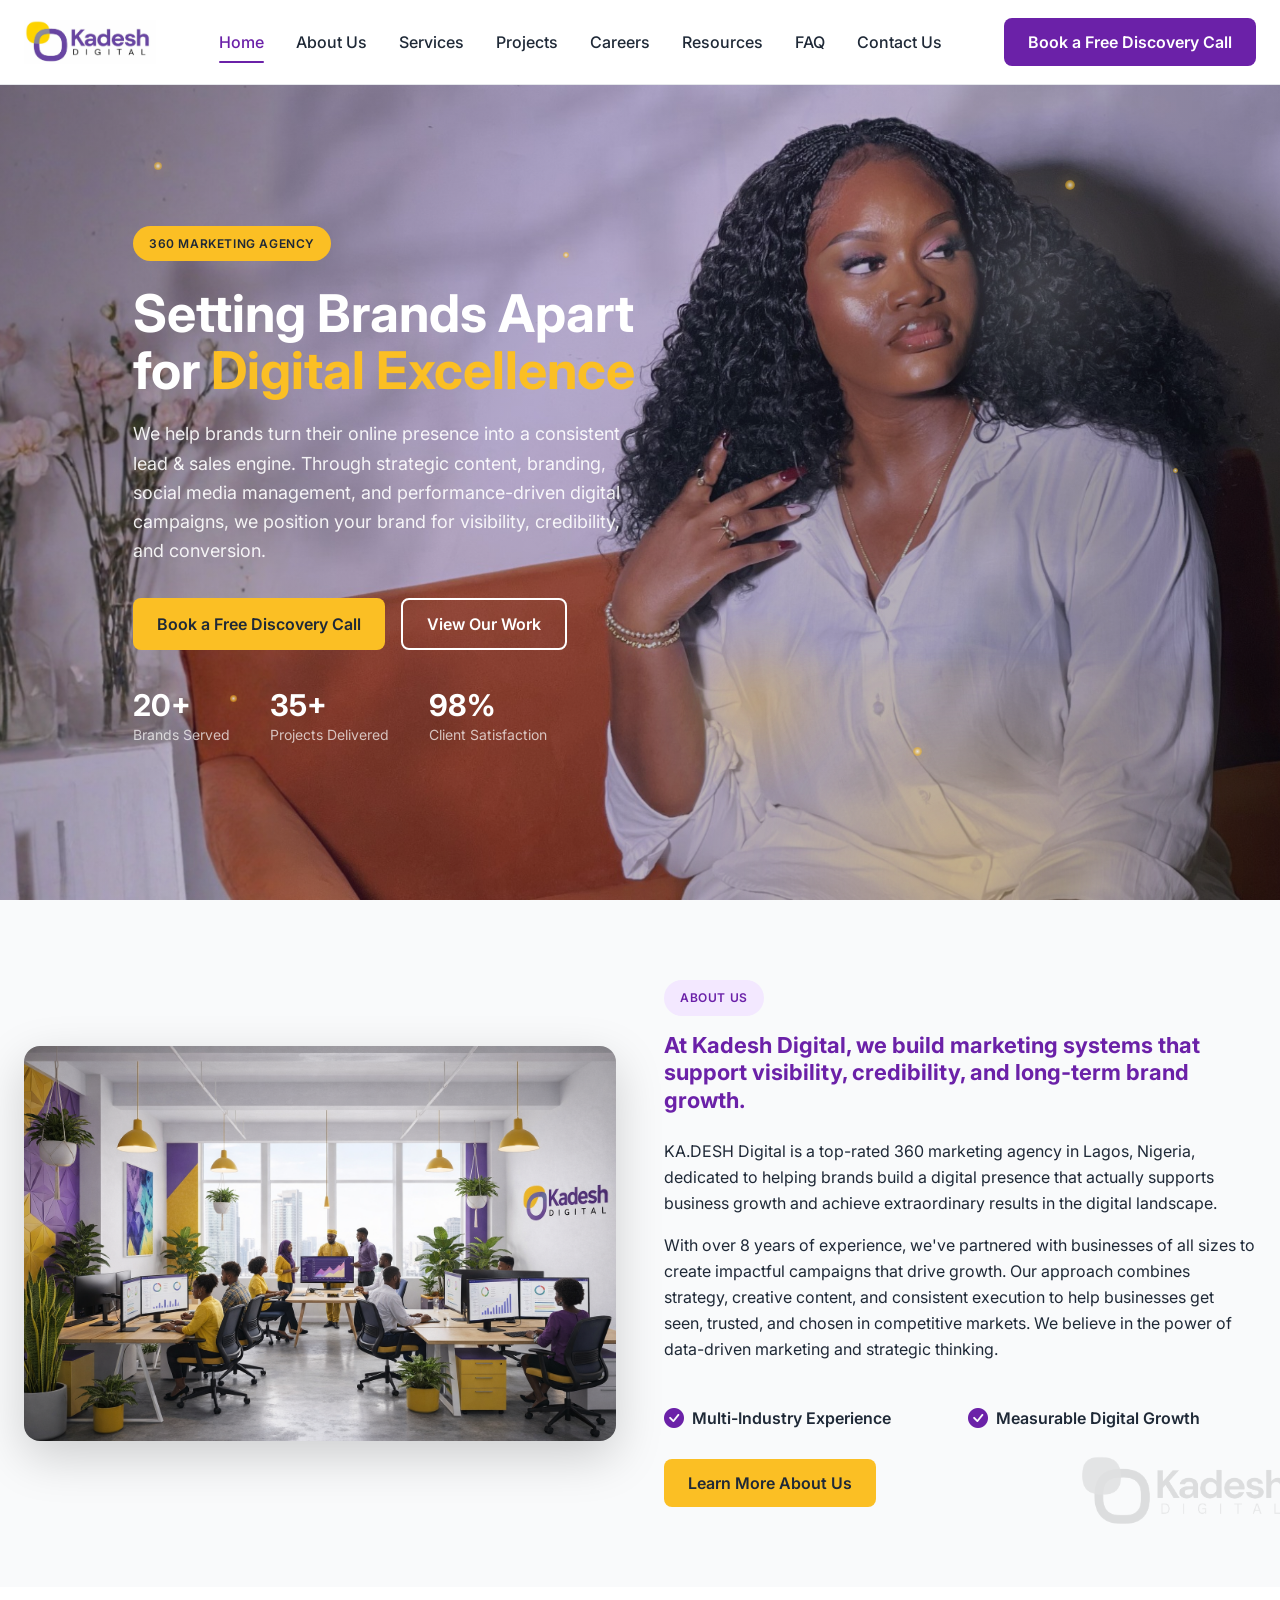
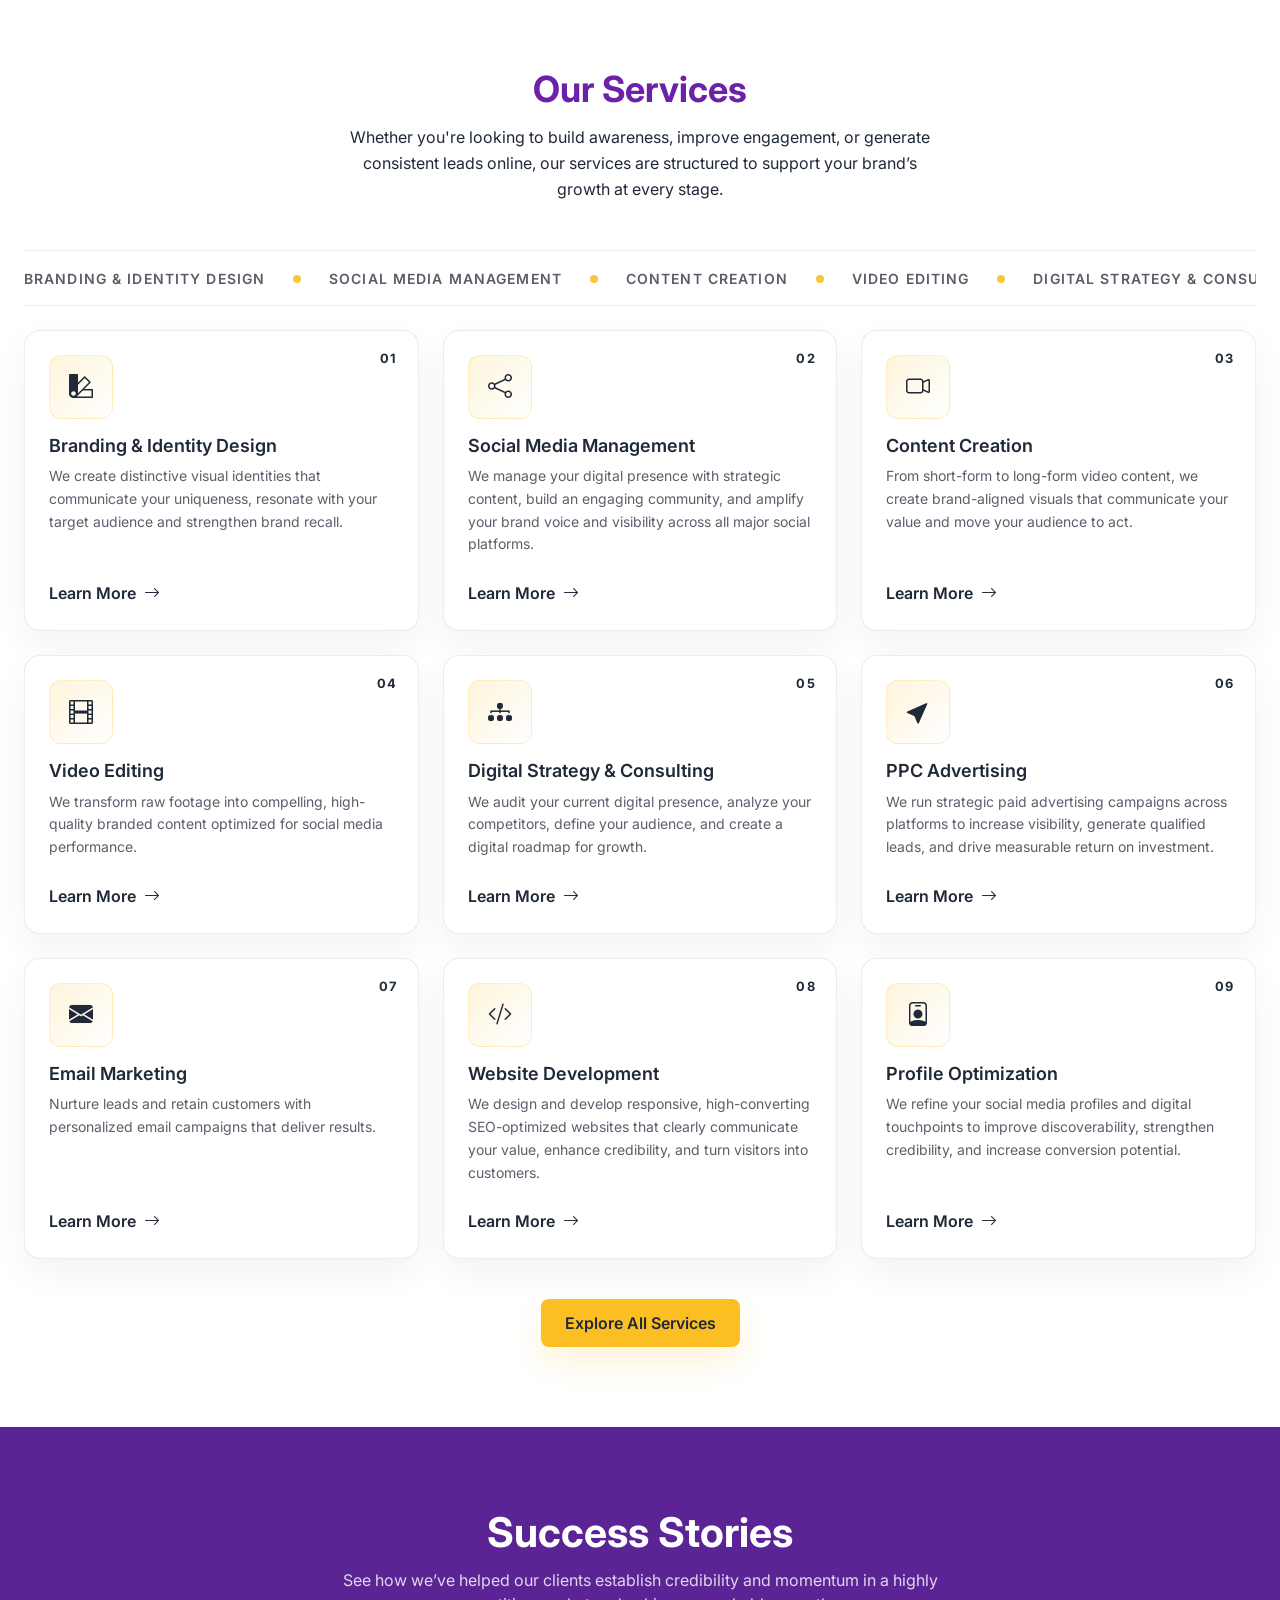
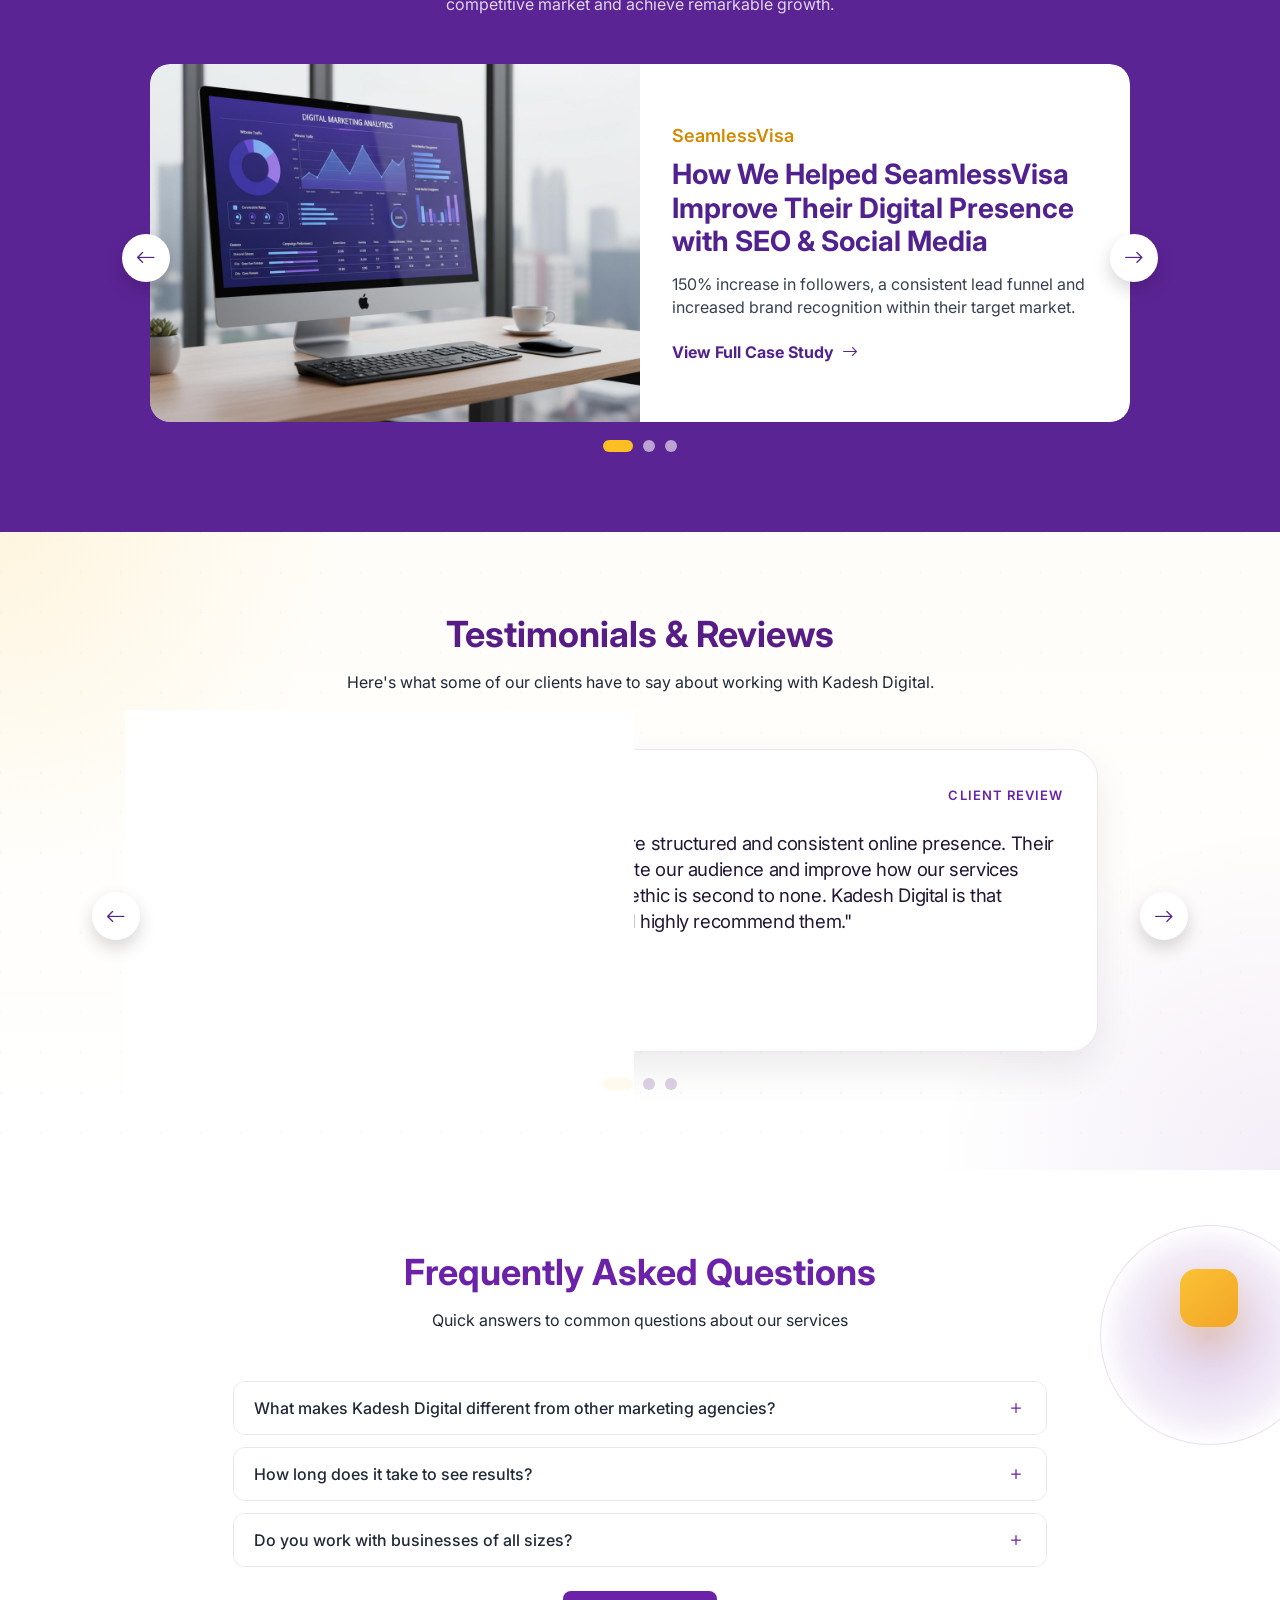
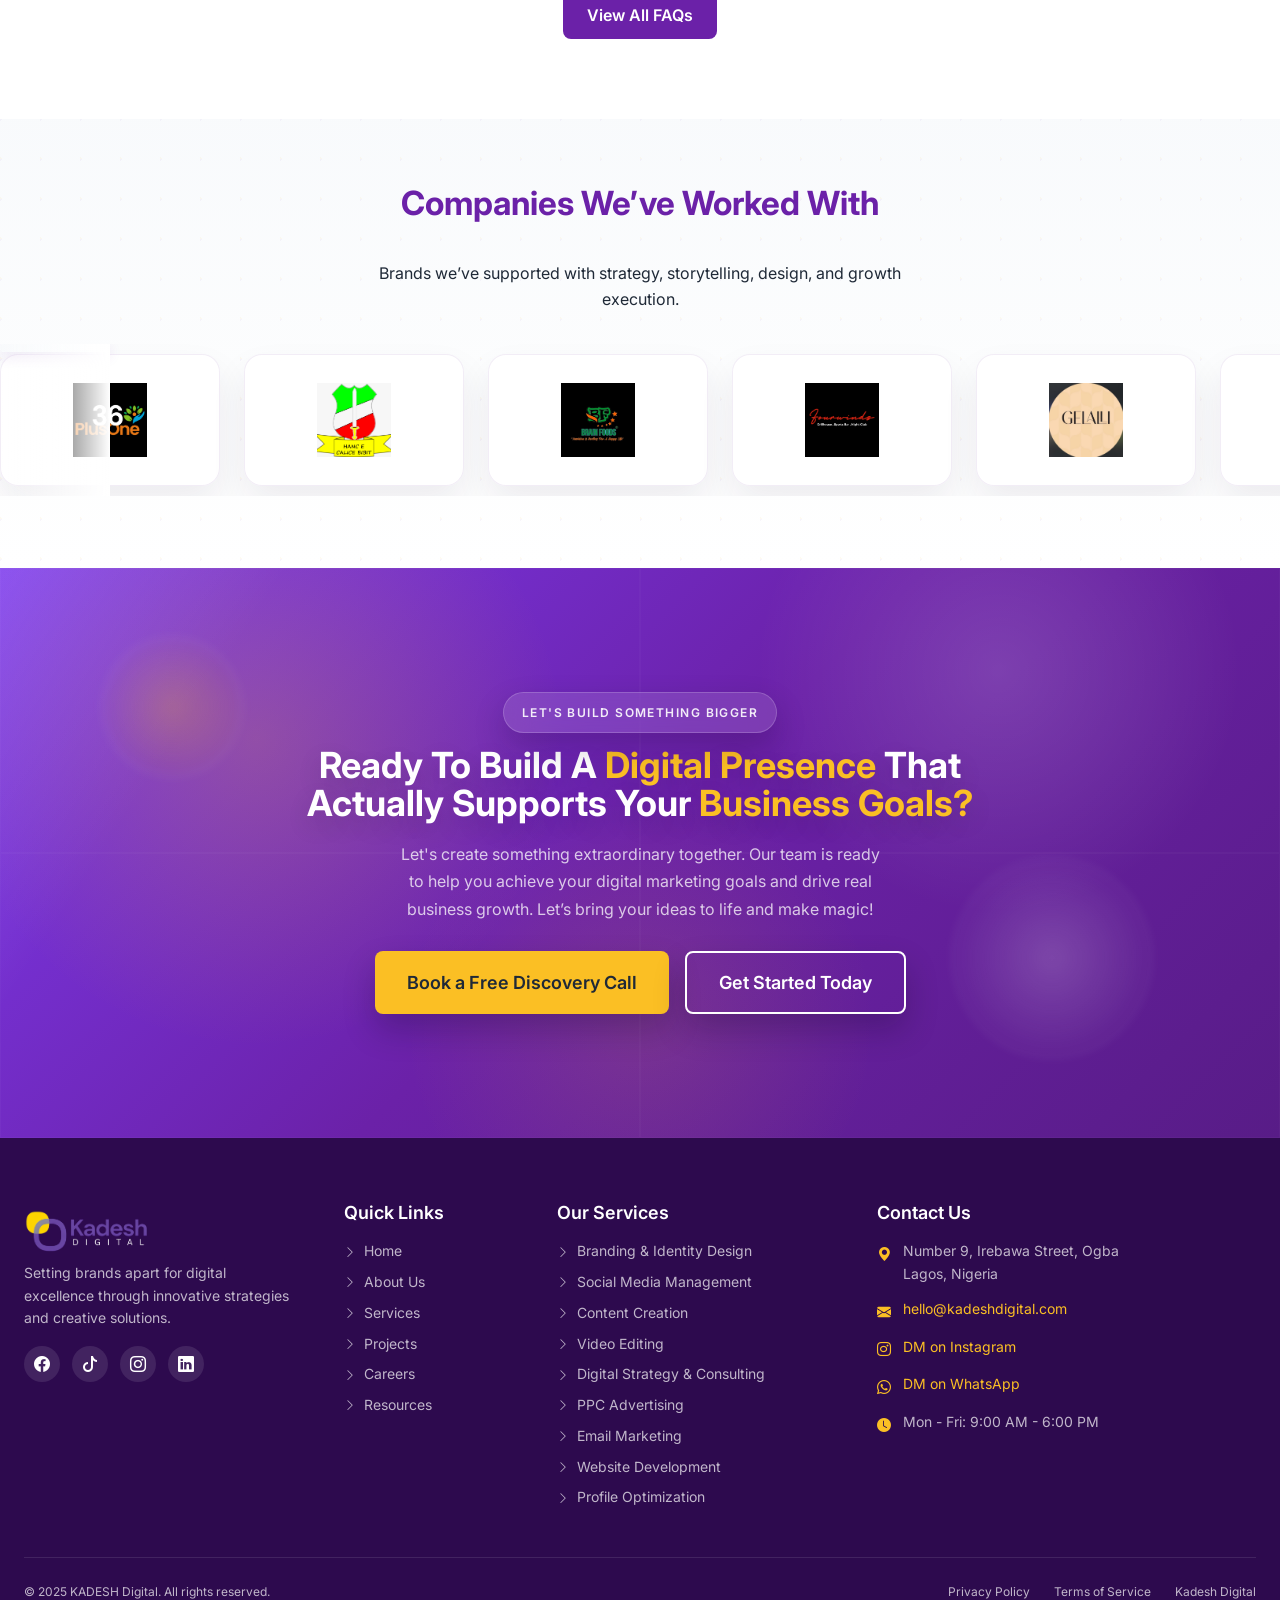
==== commit 47f95812: "website update" ====
--- a/index.html
+++ b/index.html
@@ -194,6 +194,13 @@
                 loading="lazy"
               />
             </div>
+            <div class="brand-logo-card">
+              <img
+                src="assets/img/Clients/Seymonds.jpg"
+                alt="Seymonds Apartment logo"
+                loading="lazy"
+              />
+            </div>
             <div class="brand-logo-card" aria-hidden="true">
               <img
                 src="assets/img/Clients/36PlusOne.png"
@@ -241,6 +248,13 @@
             <div class="brand-logo-card" aria-hidden="true">
               <img
                 src="assets/img/Clients/Talent Code Africa.png"
+                alt=""
+                loading="lazy"
+              />
+            </div>
+            <div class="brand-logo-card" aria-hidden="true">
+              <img
+                src="assets/img/Clients/Seymonds.jpg"
                 alt=""
                 loading="lazy"
               />
@@ -1105,6 +1119,19 @@
                     <strong>Talent Code Africa</strong>
                   </div>
                 </div>
+                <div class="brand-logo-item">
+                  <span class="brand-logo-pin" aria-hidden="true"></span>
+                  <div class="brand-logo-card">
+                    <div class="brand-logo-mark">
+                      <img
+                        src="assets/img/Clients/Seymonds.jpg"
+                        alt="Seymonds Apartment logo"
+                        loading="lazy"
+                      />
+                    </div>
+                    <strong>Seymonds Apartment</strong>
+                  </div>
+                </div>
                 <div class="brand-logo-item" aria-hidden="true">
                   <span class="brand-logo-pin" aria-hidden="true"></span>
                   <div class="brand-logo-card">
@@ -1220,6 +1247,19 @@
                       />
                     </div>
                     <strong>Talent Code Africa</strong>
+                  </div>
+                </div>
+                <div class="brand-logo-item" aria-hidden="true">
+                  <span class="brand-logo-pin" aria-hidden="true"></span>
+                  <div class="brand-logo-card">
+                    <div class="brand-logo-mark">
+                      <img
+                        src="assets/img/Clients/Seymonds.jpg"
+                        alt=""
+                        loading="lazy"
+                      />
+                    </div>
+                    <strong>Seymonds Apartment</strong>
                   </div>
                 </div>
             </div>
--- a/assets/css/style.css
+++ b/assets/css/style.css
@@ -717,8 +717,18 @@
 .service-detail-icon {
   width: 72px !important;
   height: 72px !important;
+  display: inline-flex !important;
+  align-items: center !important;
+  justify-content: center !important;
+  padding: 0 !important;
+  flex-shrink: 0;
   background: linear-gradient(135deg, var(--color-primary-lighter), rgba(251, 191, 36, 0.22)) !important;
   border-radius: 20px !important;
+}
+
+.service-detail-icon i {
+  display: block;
+  line-height: 1;
 }
 
 /* Project Card */
@@ -783,6 +793,254 @@
 
 .card-project .project-link:hover {
   color: var(--color-primary-dark);
+}
+
+.case-study-hero {
+  position: relative;
+  overflow: hidden;
+  padding-top: clamp(120px, 14vw, 164px);
+  background:
+    radial-gradient(circle at 16% 18%, rgba(251, 191, 36, 0.16) 0%, rgba(251, 191, 36, 0) 28%),
+    radial-gradient(circle at 84% 10%, rgba(107, 33, 168, 0.16) 0%, rgba(107, 33, 168, 0) 34%),
+    linear-gradient(180deg, #ffffff 0%, #f9fafb 100%);
+}
+
+.case-study-shell {
+  position: relative;
+  z-index: 1;
+  display: grid;
+  grid-template-columns: minmax(0, 1.02fr) minmax(320px, 0.98fr);
+  gap: clamp(28px, 4vw, 54px);
+  align-items: center;
+}
+
+.case-study-kicker {
+  display: inline-flex;
+  align-items: center;
+  padding: 10px 16px;
+  margin-bottom: 18px;
+  border-radius: 999px;
+  background: rgba(107, 33, 168, 0.08);
+  color: var(--color-primary);
+  font-size: 12px;
+  font-weight: var(--font-semibold);
+  letter-spacing: 0.12em;
+  text-transform: uppercase;
+}
+
+.case-study-title {
+  margin-bottom: 20px;
+  color: var(--color-text-primary);
+  font-size: clamp(2.4rem, 4vw, 4.3rem);
+  line-height: 1.02;
+  letter-spacing: -0.04em;
+  text-wrap: balance;
+}
+
+.case-study-subtitle {
+  max-width: 42rem;
+  margin-bottom: 28px;
+  color: var(--color-text-secondary);
+  font-size: 1.08rem;
+  line-height: 1.8;
+}
+
+.case-study-meta {
+  display: flex;
+  flex-wrap: wrap;
+  gap: 14px 18px;
+  margin-bottom: 22px;
+}
+
+.case-study-meta span {
+  display: inline-flex;
+  align-items: center;
+  gap: 8px;
+  color: var(--color-text-secondary);
+  font-size: 14px;
+  font-weight: var(--font-medium);
+}
+
+.case-study-meta i {
+  color: var(--color-accent-hover);
+}
+
+.case-study-hero-art {
+  position: relative;
+  min-height: 100%;
+}
+
+.case-study-visual {
+  position: relative;
+  overflow: hidden;
+  border-radius: 32px;
+  background:
+    linear-gradient(155deg, rgba(255, 255, 255, 0.96), rgba(250, 246, 255, 0.86));
+  border: 1px solid rgba(107, 33, 168, 0.1);
+  box-shadow: 0 26px 60px rgba(24, 15, 43, 0.1);
+  padding: 20px;
+}
+
+.case-study-visual::before {
+  content: "";
+  position: absolute;
+  inset: 18px;
+  border-radius: 24px;
+  background: linear-gradient(135deg, rgba(251, 191, 36, 0.16), rgba(107, 33, 168, 0.1));
+  filter: blur(24px);
+  pointer-events: none;
+}
+
+.case-study-visual img {
+  position: relative;
+  z-index: 1;
+  width: 100%;
+  border-radius: 24px;
+  background: #fff;
+}
+
+.case-study-section {
+  position: relative;
+}
+
+.case-study-content-grid {
+  display: grid;
+  grid-template-columns: minmax(0, 1.04fr) minmax(260px, 0.72fr);
+  gap: clamp(26px, 4vw, 52px);
+  align-items: start;
+}
+
+.case-study-main {
+  display: grid;
+  gap: 26px;
+}
+
+.case-study-block {
+  padding: clamp(24px, 3vw, 34px);
+  border-radius: 28px;
+  background: rgba(255, 255, 255, 0.92);
+  border: 1px solid rgba(107, 33, 168, 0.08);
+  box-shadow: 0 18px 40px rgba(24, 15, 43, 0.06);
+}
+
+.case-study-block h2 {
+  margin-bottom: 14px;
+  color: var(--color-primary);
+  font-size: clamp(1.6rem, 2vw, 2rem);
+}
+
+.case-study-block p:last-child,
+.case-study-block ul:last-child {
+  margin-bottom: 0;
+}
+
+.case-study-prose p {
+  margin-bottom: 16px;
+  color: var(--color-text-secondary);
+  line-height: 1.82;
+}
+
+.case-study-prose ul {
+  margin: 0 0 18px 0;
+  padding-left: 1.2rem;
+  color: var(--color-text-secondary);
+}
+
+.case-study-prose li {
+  margin-bottom: 8px;
+  line-height: 1.75;
+}
+
+.case-study-prose strong {
+  color: var(--color-text-primary);
+}
+
+.case-study-sidebar {
+  position: sticky;
+  top: 108px;
+  display: grid;
+  gap: 20px;
+}
+
+.case-study-sidebar-panel {
+  padding: 24px;
+  border-radius: 24px;
+  background:
+    linear-gradient(160deg, rgba(255, 255, 255, 0.94), rgba(250, 246, 255, 0.86));
+  border: 1px solid rgba(107, 33, 168, 0.08);
+  box-shadow: 0 18px 36px rgba(24, 15, 43, 0.06);
+}
+
+.case-study-sidebar-panel h3 {
+  margin-bottom: 16px;
+  color: var(--color-primary);
+  font-size: 1.2rem;
+}
+
+.case-study-results {
+  margin: 0;
+  padding-left: 0;
+  list-style: none;
+}
+
+.case-study-results li {
+  position: relative;
+  padding-left: 28px;
+  margin-bottom: 12px;
+  color: var(--color-text-secondary);
+  line-height: 1.7;
+}
+
+.case-study-results li::before {
+  content: "";
+  position: absolute;
+  top: 10px;
+  left: 0;
+  width: 12px;
+  height: 12px;
+  border-radius: 50%;
+  background: linear-gradient(135deg, var(--color-accent) 0%, var(--color-primary-light) 100%);
+  box-shadow: 0 0 0 6px rgba(251, 191, 36, 0.08);
+}
+
+.case-study-related-header {
+  display: flex;
+  flex-wrap: wrap;
+  gap: 16px;
+  align-items: end;
+  justify-content: space-between;
+  margin-bottom: 26px;
+}
+
+.case-study-related-header h2 {
+  margin-bottom: 0;
+}
+
+@media (max-width: 991.98px) {
+  .case-study-shell,
+  .case-study-content-grid {
+    grid-template-columns: 1fr;
+  }
+
+  .case-study-sidebar {
+    position: static;
+  }
+}
+
+@media (max-width: 575.98px) {
+  .case-study-title {
+    font-size: 2.2rem;
+  }
+
+  .case-study-visual {
+    padding: 14px;
+    border-radius: 24px;
+  }
+
+  .case-study-visual img {
+    border-radius: 18px;
+  }
+
 }
 
 /* Team Card */
@@ -1607,6 +1865,613 @@
 
 .stat-item-white .stat-label {
   color: rgba(255, 255, 255, 0.8);
+}
+
+.project-impact-section {
+  position: relative;
+  overflow: hidden;
+  isolation: isolate;
+  background:
+    radial-gradient(circle at 16% 14%, rgba(251, 191, 36, 0.14) 0%, rgba(251, 191, 36, 0) 28%),
+    radial-gradient(circle at 84% 16%, rgba(168, 85, 247, 0.12) 0%, rgba(168, 85, 247, 0) 34%),
+    linear-gradient(180deg, #ffffff 0%, #f9fafb 48%, #f3f4f6 100%);
+}
+
+.project-impact-section .container-custom {
+  position: relative;
+  z-index: 1;
+}
+
+.project-impact-aurora {
+  position: absolute;
+  inset: auto;
+  border-radius: 50%;
+  filter: blur(18px);
+  pointer-events: none;
+  opacity: 0.58;
+}
+
+.project-impact-aurora-one {
+  top: 8%;
+  left: -10%;
+  width: 340px;
+  height: 340px;
+  background: radial-gradient(circle, rgba(251, 191, 36, 0.32) 0%, rgba(251, 191, 36, 0.08) 54%, transparent 74%);
+  animation: projectImpactDrift 13s ease-in-out infinite;
+}
+
+.project-impact-aurora-two {
+  right: -10%;
+  bottom: 4%;
+  width: 420px;
+  height: 420px;
+  background: radial-gradient(circle, rgba(168, 85, 247, 0.3) 0%, rgba(168, 85, 247, 0.08) 54%, transparent 74%);
+  animation: projectImpactDrift 16s ease-in-out infinite reverse;
+}
+
+.project-impact-grid {
+  position: absolute;
+  inset: 0;
+  background-image:
+    linear-gradient(rgba(107, 33, 168, 0.06) 1px, transparent 1px),
+    linear-gradient(90deg, rgba(107, 33, 168, 0.06) 1px, transparent 1px);
+  background-size: 92px 92px;
+  mask-image: linear-gradient(180deg, rgba(0, 0, 0, 0.18) 0%, rgba(0, 0, 0, 0) 78%);
+  opacity: 0.5;
+  pointer-events: none;
+}
+
+.project-impact-shell {
+  position: relative;
+  padding: 18px 0;
+}
+
+.project-impact-stage {
+  position: relative;
+  min-height: 700px;
+  display: flex;
+  align-items: center;
+  justify-content: center;
+  padding: 44px 0;
+  perspective: 1200px;
+}
+
+.project-impact-stars {
+  position: absolute;
+  inset: 0;
+  pointer-events: none;
+}
+
+.project-impact-star {
+  position: absolute;
+  width: 8px;
+  height: 8px;
+  border-radius: 50%;
+  background: radial-gradient(circle, rgba(255, 255, 255, 0.95) 0%, rgba(168, 85, 247, 0.4) 48%, rgba(168, 85, 247, 0) 100%);
+  box-shadow: 0 0 16px rgba(168, 85, 247, 0.22);
+  animation: projectImpactTwinkle 7s ease-in-out infinite;
+}
+
+.project-impact-star-one {
+  top: 14%;
+  left: 18%;
+}
+
+.project-impact-star-two {
+  top: 22%;
+  right: 17%;
+  animation-delay: 1s;
+}
+
+.project-impact-star-three {
+  top: 48%;
+  left: 10%;
+  animation-delay: 2s;
+}
+
+.project-impact-star-four {
+  top: 56%;
+  right: 8%;
+  animation-delay: 3s;
+}
+
+.project-impact-star-five {
+  bottom: 16%;
+  left: 24%;
+  animation-delay: 4s;
+}
+
+.project-impact-star-six {
+  bottom: 22%;
+  right: 22%;
+  animation-delay: 2.5s;
+}
+
+.project-impact-axis {
+  position: absolute;
+  left: 50%;
+  top: 50%;
+  pointer-events: none;
+  opacity: 0.48;
+}
+
+.project-impact-axis::before {
+  content: "";
+  position: absolute;
+  inset: 0;
+  background: linear-gradient(90deg, rgba(168, 85, 247, 0) 0%, rgba(168, 85, 247, 0.3) 50%, rgba(251, 191, 36, 0) 100%);
+  filter: blur(0.5px);
+  animation: projectImpactAxisPulse 8s ease-in-out infinite;
+}
+
+.project-impact-axis-horizontal {
+  width: min(100%, 880px);
+  height: 1px;
+  transform: translate(-50%, -50%);
+}
+
+.project-impact-axis-vertical {
+  width: 1px;
+  height: 520px;
+  transform: translate(-50%, -50%);
+}
+
+.project-impact-axis-vertical::before {
+  background: linear-gradient(180deg, rgba(168, 85, 247, 0) 0%, rgba(168, 85, 247, 0.24) 30%, rgba(251, 191, 36, 0.3) 70%, rgba(251, 191, 36, 0) 100%);
+}
+
+.project-impact-rings {
+  position: absolute;
+  inset: 50% auto auto 50%;
+  width: 600px;
+  height: 600px;
+  transform: translate(-50%, -50%);
+  pointer-events: none;
+  opacity: 0.72;
+}
+
+.project-impact-ring {
+  position: absolute;
+  inset: 0;
+  border-radius: 50%;
+  border: 1px solid rgba(107, 33, 168, 0.12);
+  box-shadow: inset 0 0 0 1px rgba(255, 255, 255, 0.42);
+  overflow: hidden;
+}
+
+.project-impact-ring::before {
+  content: "";
+  position: absolute;
+  inset: -22%;
+  border-radius: 50%;
+  background: conic-gradient(from 0deg, rgba(251, 191, 36, 0) 0deg, rgba(251, 191, 36, 0.3) 62deg, rgba(168, 85, 247, 0.24) 152deg, rgba(168, 85, 247, 0) 280deg, rgba(251, 191, 36, 0.24) 360deg);
+  opacity: 0.62;
+}
+
+.project-impact-ring-one {
+  animation: projectImpactRotate 22s linear infinite;
+}
+
+.project-impact-ring-two {
+  inset: 56px;
+  border-color: rgba(251, 191, 36, 0.22);
+  animation: projectImpactRotate 18s linear infinite reverse;
+}
+
+.project-impact-ring-three {
+  inset: 124px;
+  border-color: rgba(168, 85, 247, 0.24);
+  animation: projectImpactPulse 8s ease-in-out infinite;
+}
+
+.project-impact-beam {
+  position: absolute;
+  top: 50%;
+  left: 50%;
+  width: 700px;
+  height: 160px;
+  transform: translate(-50%, -50%) rotate(-18deg);
+  background: linear-gradient(90deg, rgba(251, 191, 36, 0), rgba(251, 191, 36, 0.24), rgba(168, 85, 247, 0.18), rgba(168, 85, 247, 0));
+  filter: blur(14px);
+  animation: projectImpactBeam 10s ease-in-out infinite;
+  opacity: 0.75;
+}
+
+.project-impact-core {
+  position: relative;
+  z-index: 2;
+  max-width: 560px;
+  padding: 52px 46px;
+  text-align: center;
+  border-radius: 40px;
+  background: linear-gradient(180deg, rgba(255, 255, 255, 0.9) 0%, rgba(255, 255, 255, 0.76) 100%);
+  border: 1px solid rgba(107, 33, 168, 0.08);
+  backdrop-filter: blur(22px);
+  box-shadow:
+    0 28px 60px rgba(88, 28, 135, 0.12),
+    inset 0 1px 0 rgba(255, 255, 255, 0.9);
+}
+
+.project-impact-core::before,
+.project-impact-core::after {
+  content: "";
+  position: absolute;
+  inset: auto;
+  border-radius: 999px;
+  pointer-events: none;
+}
+
+.project-impact-core::before {
+  top: 16px;
+  left: 24px;
+  width: 110px;
+  height: 110px;
+  background: radial-gradient(circle, rgba(251, 191, 36, 0.22) 0%, rgba(251, 191, 36, 0) 74%);
+  filter: blur(12px);
+}
+
+.project-impact-core::after {
+  right: 12px;
+  bottom: 16px;
+  width: 140px;
+  height: 140px;
+  background: radial-gradient(circle, rgba(168, 85, 247, 0.26) 0%, rgba(168, 85, 247, 0) 76%);
+  filter: blur(16px);
+}
+
+.project-impact-kicker {
+  display: inline-flex;
+  align-items: center;
+  margin-bottom: 18px;
+  color: var(--color-primary);
+  font-size: 12px;
+  font-weight: var(--font-semibold);
+  letter-spacing: 0.14em;
+  text-transform: uppercase;
+  padding: 10px 18px;
+  border-radius: 999px;
+  background: rgba(107, 33, 168, 0.06);
+  border: 1px solid rgba(107, 33, 168, 0.1);
+}
+
+.project-impact-kicker::after {
+  content: "";
+  width: 0;
+  height: 2px;
+}
+
+.project-impact-core h2 {
+  margin-bottom: 0;
+  color: var(--color-text-primary);
+  font-size: clamp(2rem, 3vw, 3.4rem);
+  line-height: 1.08;
+  letter-spacing: -0.03em;
+  text-wrap: balance;
+  position: relative;
+  z-index: 1;
+}
+
+.project-impact-node {
+  position: relative;
+  z-index: 2;
+  width: 230px;
+  display: flex;
+  flex-direction: column;
+  gap: 8px;
+  transition: transform var(--transition-base), opacity var(--transition-base), filter var(--transition-base);
+  transform-style: preserve-3d;
+}
+
+.project-impact-node-line {
+  display: none;
+}
+
+.project-impact-node::before {
+  display: none;
+}
+
+.project-impact-node strong {
+  display: inline-flex;
+  align-items: baseline;
+  width: max-content;
+  max-width: none;
+  font-size: clamp(2.4rem, 3vw, 4rem);
+  line-height: 0.95;
+  letter-spacing: -0.03em;
+  font-weight: 700;
+  white-space: nowrap;
+  padding-right: 0.08em;
+  text-shadow: 0 10px 22px rgba(88, 28, 135, 0.08);
+  background: linear-gradient(180deg, var(--color-primary) 0%, #9d4edd 100%);
+  -webkit-background-clip: text;
+  background-clip: text;
+  color: transparent;
+}
+
+.project-impact-connector {
+  position: absolute;
+  z-index: 1;
+  height: 2px;
+  width: 122px;
+  border-radius: 999px;
+  background: linear-gradient(90deg, rgba(251, 191, 36, 0.9) 0%, rgba(168, 85, 247, 0.24) 100%);
+  box-shadow:
+    0 0 18px rgba(251, 191, 36, 0.14),
+    0 0 1px rgba(168, 85, 247, 0.2);
+}
+
+.project-impact-connector::after {
+  content: "";
+  position: absolute;
+  top: 50%;
+  width: 14px;
+  height: 14px;
+  border-radius: 50%;
+  transform: translateY(-50%);
+  background: linear-gradient(135deg, #fbbf24 0%, #a855f7 100%);
+  box-shadow:
+    0 0 0 8px rgba(251, 191, 36, 0.08),
+    0 0 20px rgba(168, 85, 247, 0.18);
+}
+
+.project-impact-connector-one {
+  top: calc(50% - 128px);
+  left: calc(50% - 280px - 122px);
+}
+
+.project-impact-connector-one::after {
+  left: -7px;
+}
+
+.project-impact-connector-two {
+  top: calc(50% - 82px);
+  left: calc(50% + 280px);
+}
+
+.project-impact-connector-two::after {
+  right: -7px;
+}
+
+.project-impact-connector-three {
+  top: calc(50% + 130px);
+  left: calc(50% - 280px - 122px);
+}
+
+.project-impact-connector-three::after {
+  left: -7px;
+}
+
+.project-impact-connector-four {
+  top: calc(50% + 98px);
+  left: calc(50% + 280px);
+}
+
+.project-impact-connector-four::after {
+  right: -7px;
+}
+
+.project-impact-node span:last-child {
+  color: rgba(31, 41, 55, 0.72);
+  font-size: 0.88rem;
+  font-weight: 600;
+  line-height: 1.6;
+  text-transform: uppercase;
+  letter-spacing: 0.12em;
+}
+
+.project-impact-node-one {
+  position: absolute;
+  top: 16%;
+  left: 8%;
+  width: 220px;
+  text-align: left;
+  animation: projectImpactNodeFloat 8s ease-in-out infinite;
+}
+
+.project-impact-node-two {
+  position: absolute;
+  top: 19%;
+  right: 8%;
+  text-align: right;
+  animation: projectImpactNodeFloat 8s ease-in-out infinite 1s;
+}
+
+.project-impact-node-two strong,
+.project-impact-node-four strong {
+  margin-left: auto;
+}
+
+.project-impact-node-one strong,
+.project-impact-node-three strong {
+  margin-right: auto;
+}
+
+.project-impact-node-three {
+  position: absolute;
+  bottom: 12%;
+  left: 9%;
+  text-align: left;
+  animation: projectImpactNodeFloat 8s ease-in-out infinite 2s;
+}
+
+.project-impact-node-four {
+  position: absolute;
+  right: 9%;
+  bottom: 16%;
+  text-align: right;
+  animation: projectImpactNodeFloat 8s ease-in-out infinite 3s;
+}
+
+.project-impact-stage:hover .project-impact-node {
+  opacity: 0.72;
+  filter: saturate(0.8);
+}
+
+.project-impact-stage .project-impact-node:hover {
+  opacity: 1;
+  filter: saturate(1.15);
+  transform: translateY(-10px) scale(1.03) rotateX(4deg);
+}
+
+@keyframes projectImpactRotate {
+  from {
+    transform: rotate(0deg);
+  }
+  to {
+    transform: rotate(360deg);
+  }
+}
+
+@keyframes projectImpactPulse {
+  0%,
+  100% {
+    transform: scale(1);
+    opacity: 0.7;
+  }
+  50% {
+    transform: scale(1.05);
+    opacity: 1;
+  }
+}
+
+@keyframes projectImpactBeam {
+  0%,
+  100% {
+    opacity: 0.45;
+    transform: translate(-50%, -50%) rotate(-18deg) scaleX(0.92);
+  }
+  50% {
+    opacity: 0.9;
+    transform: translate(-50%, -50%) rotate(-12deg) scaleX(1.04);
+  }
+}
+
+@keyframes projectImpactNodeFloat {
+  0%,
+  100% {
+    transform: translateY(0);
+  }
+  50% {
+    transform: translateY(-10px);
+  }
+}
+
+@keyframes projectImpactDrift {
+  0%,
+  100% {
+    transform: translate3d(0, 0, 0) scale(1);
+  }
+  50% {
+    transform: translate3d(24px, -18px, 0) scale(1.04);
+  }
+}
+
+@keyframes projectImpactTwinkle {
+  0%,
+  100% {
+    opacity: 0.3;
+    transform: scale(0.8);
+  }
+  50% {
+    opacity: 1;
+    transform: scale(1.35);
+  }
+}
+
+@keyframes projectImpactAxisPulse {
+  0%,
+  100% {
+    opacity: 0.35;
+    transform: scaleX(0.94);
+  }
+  50% {
+    opacity: 1;
+    transform: scaleX(1.03);
+  }
+}
+
+@media (max-width: 991.98px) {
+  .project-impact-stage {
+    min-height: auto;
+    padding: 18px 0 0;
+    display: grid;
+    gap: 30px;
+  }
+
+  .project-impact-axis {
+    display: none;
+  }
+
+  .project-impact-connector {
+    display: none;
+  }
+
+  .project-impact-rings {
+    position: relative;
+    inset: auto;
+    width: min(100%, 420px);
+    height: 420px;
+    margin: 0 auto 8px;
+    transform: none;
+  }
+
+  .project-impact-core {
+    position: absolute;
+    inset: 50% auto auto 50%;
+    width: min(100%, 320px);
+    transform: translate(-50%, -50%);
+    padding: 30px 24px;
+  }
+
+  .project-impact-node {
+    position: relative;
+    top: auto;
+    right: auto;
+    bottom: auto;
+    left: auto;
+    width: 100%;
+    max-width: none;
+    text-align: left;
+    animation: none;
+  }
+
+  .project-impact-node strong,
+  .project-impact-node span:last-child {
+    text-align: left;
+  }
+}
+
+@media (max-width: 575.98px) {
+  .project-impact-star {
+    width: 6px;
+    height: 6px;
+  }
+
+  .project-impact-rings {
+    width: 320px;
+    height: 320px;
+  }
+
+  .project-impact-ring-two {
+    inset: 38px;
+  }
+
+  .project-impact-ring-three {
+    inset: 82px;
+  }
+
+  .project-impact-core {
+    width: min(100%, 260px);
+    padding: 22px 18px;
+  }
+
+  .project-impact-core h2 {
+    font-size: 1.5rem;
+  }
+
+  .project-impact-node strong {
+    font-size: 2.1rem;
+  }
 }
 
 /* ========================================
@@ -2798,6 +3663,31 @@
   overflow: hidden;
 }
 
+.careers-hero-badge,
+.careers-hero-title,
+.careers-hero-subtitle,
+.careers-hero-signals {
+  position: relative;
+  opacity: 0;
+  animation: careersHeroRise 0.8s cubic-bezier(0.22, 1, 0.36, 1) forwards;
+}
+
+.careers-hero-badge {
+  animation-delay: 0.08s;
+}
+
+.careers-hero-title {
+  animation-delay: 0.18s;
+}
+
+.careers-hero-subtitle {
+  animation-delay: 0.3s;
+}
+
+.careers-hero-signals {
+  animation-delay: 0.42s;
+}
+
 .careers-hero .container-custom {
   position: relative;
   z-index: 2;
@@ -2816,6 +3706,7 @@
   top: 10%;
   right: 8%;
   background: radial-gradient(circle, rgba(251, 191, 36, 0.22) 0%, rgba(251, 191, 36, 0.05) 58%, transparent 78%);
+  animation: driftOrb 11s ease-in-out infinite;
 }
 
 .careers-hero-orb-two {
@@ -2824,6 +3715,7 @@
   bottom: 8%;
   left: 10%;
   background: radial-gradient(circle, rgba(255, 255, 255, 0.16) 0%, rgba(255, 255, 255, 0.04) 60%, transparent 76%);
+  animation: driftOrbReverse 13s ease-in-out infinite;
 }
 
 .careers-hero-grid {
@@ -2836,6 +3728,7 @@
   background-size: 24px 24px;
   opacity: 0.24;
   mask-image: linear-gradient(135deg, transparent 0%, rgba(0, 0, 0, 0.95) 32%, rgba(0, 0, 0, 0.95) 100%);
+  animation: careersGridDrift 18s linear infinite;
 }
 
 .careers-hero-signals {
@@ -2857,6 +3750,23 @@
   letter-spacing: 0.06em;
   text-transform: uppercase;
   backdrop-filter: blur(8px);
+  animation: careersSignalFloat 5.6s ease-in-out infinite;
+}
+
+.careers-hero-signals span:nth-child(2) {
+  animation-delay: 0.6s;
+}
+
+.careers-hero-signals span:nth-child(3) {
+  animation-delay: 1.2s;
+}
+
+.careers-hero-signals span:nth-child(4) {
+  animation-delay: 1.8s;
+}
+
+.careers-hero-signals span:nth-child(5) {
+  animation-delay: 2.4s;
 }
 
 .careers-kicker {
@@ -2909,6 +3819,12 @@
 .careers-manifesto div {
   padding-top: 16px;
   border-top: 2px solid rgba(107, 33, 168, 0.12);
+  transition: transform var(--transition-base), border-color var(--transition-base);
+}
+
+.careers-manifesto div:hover {
+  transform: translateY(-4px);
+  border-color: rgba(107, 33, 168, 0.26);
 }
 
 .careers-manifesto strong {
@@ -3007,6 +3923,13 @@
   background:
     linear-gradient(145deg, rgba(255, 255, 255, 0.98) 0%, rgba(246, 240, 255, 0.96) 100%);
   box-shadow: 0 18px 36px rgba(67, 28, 114, 0.08);
+  transition: transform var(--transition-base), box-shadow var(--transition-base), border-color var(--transition-base);
+}
+
+.career-role:hover {
+  transform: translateY(-8px);
+  box-shadow: 0 28px 48px rgba(67, 28, 114, 0.14);
+  border-color: rgba(107, 33, 168, 0.22);
 }
 
 .career-role-header {
@@ -3109,6 +4032,12 @@
 .careers-process-step {
   padding: 20px 18px 0 0;
   border-top: 1px solid rgba(255, 255, 255, 0.18);
+  transition: transform var(--transition-base), border-color var(--transition-base);
+}
+
+.careers-process-step:hover {
+  transform: translateY(-6px);
+  border-color: rgba(251, 191, 36, 0.42);
 }
 
 .step-no {
@@ -3155,6 +4084,1270 @@
   color: var(--color-primary);
   text-decoration: underline;
   text-underline-offset: 4px;
+}
+
+/* ========================================
+   RESOURCES PAGE
+   ======================================== */
+.resources-hero {
+  position: relative;
+  overflow: hidden;
+  padding-top: clamp(116px, 13vw, 156px);
+  padding-bottom: clamp(82px, 11vw, 118px);
+}
+
+.resources-hero-shell {
+  position: relative;
+  z-index: 2;
+  display: grid;
+  grid-template-columns: minmax(0, 1.02fr) minmax(320px, 0.98fr);
+  gap: clamp(28px, 4vw, 54px);
+  align-items: center;
+}
+
+.resources-hero-copy {
+  max-width: 660px;
+}
+
+.resources-hero-badge,
+.resources-hero-title,
+.resources-hero-subtitle,
+.resources-hero-actions,
+.resources-hero-metrics {
+  opacity: 0;
+  animation: resourcesHeroLift 0.85s cubic-bezier(0.22, 1, 0.36, 1) forwards;
+}
+
+.resources-hero-badge {
+  animation-delay: 0.06s;
+}
+
+.resources-hero-title {
+  animation-delay: 0.16s;
+}
+
+.resources-hero-subtitle {
+  animation-delay: 0.28s;
+}
+
+.resources-hero-actions {
+  animation-delay: 0.4s;
+}
+
+.resources-hero-metrics {
+  animation-delay: 0.52s;
+}
+
+.resources-hero-title {
+  margin-bottom: 22px;
+  line-height: 1.02;
+  white-space: normal !important;
+  text-wrap: balance;
+}
+
+.resources-hero-subtitle {
+  max-width: 42rem;
+  margin-bottom: 28px;
+}
+
+.resources-hero-actions {
+  display: flex;
+  flex-wrap: wrap;
+  justify-content: center;
+  gap: 14px;
+}
+
+.resources-hero-metrics {
+  display: grid;
+  grid-template-columns: repeat(3, minmax(0, 1fr));
+  gap: 14px;
+  margin-top: 30px;
+}
+
+.resources-hero-metrics div {
+  padding: 18px 16px;
+  border-radius: 24px;
+  background: rgba(255, 255, 255, 0.08);
+  border: 1px solid rgba(255, 255, 255, 0.14);
+  box-shadow: 0 20px 40px rgba(38, 11, 66, 0.16);
+  backdrop-filter: blur(12px);
+}
+
+.resources-hero-metrics strong {
+  display: block;
+  margin-bottom: 6px;
+  color: var(--color-white);
+  font-size: 1.15rem;
+}
+
+.resources-hero-metrics span {
+  color: rgba(255, 255, 255, 0.82);
+  font-size: 0.92rem;
+  line-height: 1.55;
+}
+
+.resources-hero-orb {
+  position: absolute;
+  border-radius: 50%;
+  filter: blur(2px);
+  pointer-events: none;
+}
+
+.resources-hero-orb-one {
+  width: 380px;
+  height: 380px;
+  top: -4%;
+  right: -4%;
+  background: radial-gradient(circle, rgba(251, 191, 36, 0.28) 0%, rgba(251, 191, 36, 0.08) 48%, transparent 76%);
+  animation: driftOrb 14s ease-in-out infinite;
+}
+
+.resources-hero-orb-two {
+  width: 260px;
+  height: 260px;
+  bottom: 6%;
+  left: 4%;
+  background: radial-gradient(circle, rgba(255, 255, 255, 0.16) 0%, rgba(255, 255, 255, 0.05) 60%, transparent 82%);
+  animation: driftOrbReverse 16s ease-in-out infinite;
+}
+
+.resources-hero-grid {
+  position: absolute;
+  inset: 10% 2% 8% 54%;
+  border-radius: 36px;
+  background-image:
+    linear-gradient(rgba(255, 255, 255, 0.12) 1px, transparent 1px),
+    linear-gradient(90deg, rgba(255, 255, 255, 0.12) 1px, transparent 1px);
+  background-size: 28px 28px;
+  opacity: 0.24;
+  mask-image: linear-gradient(135deg, transparent 0%, rgba(0, 0, 0, 0.94) 28%, rgba(0, 0, 0, 0.98) 100%);
+  animation: resourcesGridDrift 20s linear infinite;
+}
+
+.resources-stage {
+  position: relative;
+  min-height: 560px;
+}
+
+.resources-stage-glow {
+  position: absolute;
+  inset: 18% 8% 16% 8%;
+  border-radius: 36px;
+  background:
+    radial-gradient(circle at 50% 50%, rgba(251, 191, 36, 0.16) 0%, rgba(251, 191, 36, 0.04) 34%, transparent 68%),
+    radial-gradient(circle at 70% 20%, rgba(255, 255, 255, 0.16) 0%, transparent 50%);
+  filter: blur(12px);
+}
+
+.resources-stage-card {
+  position: absolute;
+  border-radius: 30px;
+  border: 1px solid rgba(255, 255, 255, 0.16);
+  box-shadow: 0 30px 70px rgba(25, 9, 48, 0.26);
+  backdrop-filter: blur(14px);
+}
+
+.resources-stage-card-main {
+  inset: 8% 5% 8% 18%;
+  z-index: 3;
+  padding: 34px 30px;
+  background:
+    linear-gradient(160deg, rgba(255, 255, 255, 0.96) 0%, rgba(247, 239, 255, 0.93) 56%, rgba(255, 247, 218, 0.92) 100%);
+  animation: resourcesCardFloatMain 8s ease-in-out infinite;
+}
+
+.resources-stage-card-main h2 {
+  margin-bottom: 16px;
+  color: var(--color-primary);
+  font-size: clamp(2rem, 3vw, 2.7rem);
+  line-height: 1.08;
+}
+
+.resources-stage-card-main p {
+  max-width: 28rem;
+  margin-bottom: 26px;
+  font-size: 1rem;
+}
+
+.resources-stage-label {
+  display: inline-flex;
+  align-items: center;
+  padding: 10px 14px;
+  margin-bottom: 18px;
+  border-radius: 999px;
+  background: rgba(107, 33, 168, 0.08);
+  color: var(--color-primary);
+  font-size: 12px;
+  font-weight: var(--font-semibold);
+  letter-spacing: 0.08em;
+  text-transform: uppercase;
+}
+
+.resources-stage-tags {
+  display: flex;
+  flex-wrap: wrap;
+  gap: 10px;
+}
+
+.resources-stage-tags span {
+  display: inline-flex;
+  align-items: center;
+  padding: 10px 14px;
+  border-radius: 999px;
+  background: rgba(107, 33, 168, 0.08);
+  color: var(--color-primary);
+  font-size: 12px;
+  font-weight: var(--font-semibold);
+  letter-spacing: 0.06em;
+  text-transform: uppercase;
+}
+
+.resources-stage-card-side {
+  width: min(270px, 54%);
+  padding: 22px 20px;
+  color: var(--color-white);
+}
+
+.resources-stage-card-offer {
+  top: 8%;
+  left: 3%;
+  z-index: 1;
+  min-height: 210px;
+  background: linear-gradient(155deg, rgba(251, 191, 36, 0.92) 0%, rgba(245, 158, 11, 0.9) 100%);
+  border: 1px solid rgba(255, 255, 255, 0.26);
+  box-shadow: 0 26px 48px rgba(245, 158, 11, 0.22);
+  transform: rotate(-6deg);
+  animation: resourcesCardFloatSide 10s ease-in-out infinite;
+}
+
+.resources-stage-card-plan {
+  right: 0;
+  bottom: 6%;
+  background: linear-gradient(155deg, rgba(78, 31, 133, 0.92) 0%, rgba(47, 13, 79, 0.94) 100%);
+  animation: resourcesCardFloatSideReverse 11s ease-in-out infinite;
+}
+
+.resources-mini-title {
+  display: block;
+  margin-bottom: 12px;
+  font-size: 1rem;
+  font-weight: var(--font-bold);
+  line-height: 1.4;
+}
+
+.resources-mini-line {
+  display: block;
+  width: 56px;
+  height: 3px;
+  margin-bottom: 12px;
+  border-radius: 999px;
+  background: rgba(255, 255, 255, 0.64);
+}
+
+.resources-mini-text {
+  display: block;
+  color: rgba(255, 255, 255, 0.9);
+  font-size: 0.92rem;
+  line-height: 1.6;
+}
+
+.resources-story-section {
+  position: relative;
+  background:
+    radial-gradient(circle at top right, rgba(243, 232, 255, 0.92) 0%, rgba(255, 255, 255, 0) 38%),
+    linear-gradient(180deg, #fcfbff 0%, #ffffff 100%);
+}
+
+.resources-story-layout {
+  display: grid;
+  grid-template-columns: minmax(0, 0.94fr) minmax(0, 1.06fr);
+  gap: clamp(30px, 4vw, 54px);
+  align-items: center;
+}
+
+.resources-kicker {
+  display: inline-flex;
+  align-items: center;
+  margin-bottom: 14px;
+  color: var(--color-primary);
+  font-size: 12px;
+  font-weight: var(--font-semibold);
+  letter-spacing: 0.08em;
+  text-transform: uppercase;
+}
+
+.resources-kicker-light {
+  color: #fcd34d;
+}
+
+.resources-story-copy h2,
+.resources-section-head h2,
+.resources-spectrum-copy h2,
+.resources-cta-band h2 {
+  color: var(--color-primary);
+  margin-bottom: 16px;
+}
+
+.resources-story-grid {
+  display: grid;
+  grid-template-columns: repeat(3, minmax(0, 1fr));
+  gap: 18px;
+}
+
+.resources-story-card {
+  min-height: 100%;
+  padding: 24px 22px;
+  border-radius: 26px;
+  border: 1px solid rgba(107, 33, 168, 0.12);
+  background: linear-gradient(160deg, #ffffff 0%, #faf6ff 100%);
+  box-shadow: 0 18px 40px rgba(67, 28, 114, 0.08);
+  transition: transform var(--transition-base), box-shadow var(--transition-base), border-color var(--transition-base);
+}
+
+.resources-story-card:hover {
+  transform: translateY(-8px);
+  border-color: rgba(107, 33, 168, 0.22);
+  box-shadow: 0 26px 48px rgba(67, 28, 114, 0.13);
+}
+
+.resources-story-card i {
+  display: inline-flex;
+  align-items: center;
+  justify-content: center;
+  width: 52px;
+  height: 52px;
+  margin-bottom: 18px;
+  border-radius: 18px;
+  background: rgba(107, 33, 168, 0.08);
+  color: var(--color-primary);
+  font-size: 1.35rem;
+}
+
+.resources-story-card strong {
+  display: block;
+  margin-bottom: 8px;
+  color: var(--color-text-primary);
+  font-size: 1rem;
+}
+
+.resources-story-card span {
+  color: var(--color-text-secondary);
+  font-size: 0.94rem;
+  line-height: 1.65;
+}
+
+.resources-featured-section {
+  position: relative;
+  overflow: hidden;
+  background:
+    radial-gradient(circle at 12% 16%, rgba(251, 191, 36, 0.12) 0%, transparent 22%),
+    radial-gradient(circle at 86% 14%, rgba(107, 33, 168, 0.1) 0%, transparent 24%),
+    linear-gradient(180deg, #ffffff 0%, #f8f4ff 100%);
+}
+
+.resources-featured-section::before {
+  content: "";
+  position: absolute;
+  inset: 64px auto auto 6%;
+  width: min(420px, 34vw);
+  height: 1px;
+  background: linear-gradient(90deg, rgba(107, 33, 168, 0.28), rgba(107, 33, 168, 0));
+  pointer-events: none;
+}
+
+.resources-section-head {
+  max-width: 840px;
+  margin-bottom: 32px;
+}
+
+.resources-featured-shell {
+  position: relative;
+  z-index: 1;
+  display: grid;
+  grid-template-columns: minmax(0, 1.02fr) minmax(260px, 0.72fr);
+  gap: 28px;
+  align-items: end;
+  margin-bottom: 26px;
+  padding: 30px 32px 0;
+  border-radius: 34px 34px 0 0;
+  background:
+    linear-gradient(180deg, rgba(255, 255, 255, 0.9) 0%, rgba(250, 246, 255, 0.94) 100%);
+  border: 1px solid rgba(107, 33, 168, 0.08);
+  border-bottom: 0;
+  box-shadow: 0 24px 56px rgba(42, 17, 72, 0.08);
+}
+
+.resources-featured-heading h2 {
+  max-width: 15ch;
+  margin-bottom: 0;
+  font-size: clamp(1.9rem, 2.8vw, 3rem);
+  line-height: 1.04;
+  letter-spacing: -0.04em;
+}
+
+.resources-featured-intro {
+  padding: 16px 0 8px;
+}
+
+.resources-featured-intro p {
+  margin-bottom: 18px;
+  max-width: 32rem;
+  font-size: 0.98rem;
+  line-height: 1.75;
+}
+
+.resources-featured-signals {
+  display: flex;
+  flex-wrap: wrap;
+  gap: 10px;
+}
+
+.resources-featured-signals span,
+.resource-offer-tags span,
+.resource-spotlight-kicker {
+  display: inline-flex;
+  align-items: center;
+  padding: 9px 13px;
+  border-radius: 999px;
+  font-size: 11px;
+  font-weight: var(--font-semibold);
+  letter-spacing: 0.08em;
+  text-transform: uppercase;
+}
+
+.resources-featured-signals span {
+  background: rgba(107, 33, 168, 0.08);
+  color: var(--color-primary);
+  border: 1px solid rgba(107, 33, 168, 0.08);
+}
+
+.resources-featured-editorial {
+  position: relative;
+  z-index: 1;
+  display: grid;
+  grid-template-columns: minmax(300px, 0.84fr) minmax(0, 1.16fr);
+  gap: 26px;
+  align-items: stretch;
+  padding: 0 32px 30px;
+  border-radius: 0 0 34px 34px;
+  background:
+    linear-gradient(180deg, rgba(250, 246, 255, 0.94) 0%, rgba(255, 255, 255, 0.98) 100%);
+  border: 1px solid rgba(107, 33, 168, 0.08);
+  border-top: 0;
+  box-shadow: 0 24px 56px rgba(42, 17, 72, 0.08);
+}
+
+.resource-spotlight-card {
+  position: relative;
+  overflow: hidden;
+  border-radius: 34px;
+  box-shadow: 0 24px 60px rgba(42, 17, 72, 0.1);
+  transition: transform var(--transition-base), box-shadow var(--transition-base), border-color var(--transition-base);
+}
+
+.resource-spotlight-card::before {
+  content: "";
+  position: absolute;
+  inset: auto 0 0 0;
+  height: 4px;
+  opacity: 0;
+  transition: opacity var(--transition-base);
+}
+
+.resource-spotlight-card:hover {
+  transform: translateY(-10px);
+  box-shadow: 0 34px 70px rgba(42, 17, 72, 0.16);
+}
+
+.resource-spotlight-card:hover::before {
+  opacity: 1;
+}
+
+.resource-spotlight-offer {
+  border: 1px solid rgba(245, 158, 11, 0.16);
+  background:
+    linear-gradient(180deg, rgba(255, 249, 236, 0.96) 0%, rgba(255, 255, 255, 0.98) 100%);
+}
+
+.resource-spotlight-offer::before {
+  background: linear-gradient(90deg, rgba(245, 158, 11, 0.95), rgba(251, 191, 36, 0.4));
+}
+
+.resource-spotlight-ebook {
+  padding: 30px 30px 32px;
+  border: 1px solid rgba(107, 33, 168, 0.14);
+  background:
+    linear-gradient(160deg, #ffffff 0%, #f6f0ff 58%, #fffaf1 100%);
+}
+
+.resource-spotlight-ebook::before {
+  background: linear-gradient(90deg, rgba(107, 33, 168, 0.95), rgba(251, 191, 36, 0.42));
+}
+
+.resource-spotlight-frame {
+  display: flex;
+  flex-direction: column;
+  min-height: 100%;
+  padding: 32px 28px 28px;
+}
+
+.resource-spotlight-head {
+  display: flex;
+  align-items: center;
+  justify-content: space-between;
+  gap: 18px;
+  margin-bottom: 20px;
+}
+
+.resource-spotlight-copy h3,
+.resource-ebook-copy h3 {
+  color: var(--color-primary);
+  font-size: clamp(1.9rem, 2.3vw, 2.5rem);
+  line-height: 1.08;
+  letter-spacing: -0.03em;
+}
+
+.resource-spotlight-kicker {
+  margin-bottom: 16px;
+  background: rgba(107, 33, 168, 0.08);
+  color: var(--color-primary);
+}
+
+.resource-feature-pill {
+  display: inline-flex;
+  align-items: center;
+  padding: 10px 14px;
+  border-radius: 999px;
+  background: rgba(107, 33, 168, 0.08);
+  color: var(--color-primary);
+  font-size: 12px;
+  font-weight: var(--font-semibold);
+  letter-spacing: 0.08em;
+  text-transform: uppercase;
+}
+
+.resource-feature-icon {
+  display: inline-flex;
+  align-items: center;
+  justify-content: center;
+  width: 54px;
+  height: 54px;
+  border-radius: 18px;
+  background: rgba(255, 255, 255, 0.72);
+  color: var(--color-primary);
+  box-shadow: 0 14px 26px rgba(67, 28, 114, 0.08);
+  font-size: 1.35rem;
+}
+
+.resource-spotlight-copy p {
+  margin-bottom: 0;
+  font-size: 1rem;
+  line-height: 1.75;
+}
+
+.resource-offer-checklist {
+  display: grid;
+  gap: 10px;
+  margin: 0 0 22px;
+}
+
+.resource-offer-checklist span {
+  display: flex;
+  align-items: flex-start;
+  gap: 10px;
+  padding: 12px 14px;
+  border-radius: 18px;
+  background: rgba(255, 255, 255, 0.72);
+  color: var(--color-text-primary);
+  font-size: 0.93rem;
+  line-height: 1.6;
+  border: 1px solid rgba(245, 158, 11, 0.12);
+}
+
+.resource-offer-checklist i {
+  margin-top: 2px;
+  color: #d97706;
+}
+
+.resource-offer-metrics {
+  display: grid;
+  gap: 14px;
+  margin: 24px 0 20px;
+}
+
+.resource-offer-metrics div {
+  padding: 18px 18px 16px;
+  border-radius: 22px;
+  background: rgba(255, 255, 255, 0.72);
+  border: 1px solid rgba(245, 158, 11, 0.14);
+  box-shadow: 0 12px 28px rgba(245, 158, 11, 0.08);
+}
+
+.resource-offer-metrics strong {
+  display: block;
+  margin-bottom: 6px;
+  color: var(--color-text-primary);
+  font-size: 1rem;
+}
+
+.resource-offer-metrics span {
+  color: rgba(31, 41, 55, 0.76);
+  font-size: 0.92rem;
+  line-height: 1.6;
+}
+
+.resource-offer-footer {
+  display: flex;
+  flex-direction: column;
+  gap: 18px;
+  margin-top: auto;
+}
+
+.resource-offer-tags {
+  display: flex;
+  flex-wrap: wrap;
+  gap: 10px;
+}
+
+.resource-offer-tags span {
+  background: rgba(245, 158, 11, 0.12);
+  color: #9a5800;
+}
+
+.resource-ebook-layout {
+  display: grid;
+  grid-template-columns: minmax(200px, 240px) minmax(0, 1fr);
+  gap: 30px;
+  align-items: center;
+}
+
+.resource-ebook-copy h3 {
+  margin-top: 0;
+  margin-bottom: 16px;
+}
+
+.resource-ebook-copy p {
+  margin-bottom: 16px;
+}
+
+.resource-ebook-meta {
+  display: flex;
+  flex-wrap: wrap;
+  gap: 10px;
+  margin-bottom: 16px;
+}
+
+.resource-ebook-meta span {
+  display: inline-flex;
+  align-items: center;
+  padding: 10px 14px;
+  border-radius: 999px;
+  background: rgba(107, 33, 168, 0.08);
+  color: var(--color-primary);
+  font-size: 12px;
+  font-weight: var(--font-semibold);
+  letter-spacing: 0.04em;
+  text-transform: uppercase;
+}
+
+.resource-book-link {
+  display: block;
+  width: min(100%, 220px);
+  margin: 0;
+  perspective: 1800px;
+}
+
+.resource-book-link:hover {
+  color: inherit;
+}
+
+.resource-book-mockup {
+  position: relative;
+  display: block;
+  transform-style: preserve-3d;
+  transition: transform 500ms ease, filter 500ms ease;
+}
+
+.resource-book-link:hover .resource-book-mockup {
+  transform: rotateY(-12deg) rotateX(4deg) translateY(-8px);
+  filter: drop-shadow(0 28px 34px rgba(22, 8, 42, 0.26));
+}
+
+.resource-book-spine {
+  position: absolute;
+  top: 14px;
+  bottom: 14px;
+  left: -16px;
+  width: 18px;
+  border-radius: 10px 0 0 10px;
+  background:
+    linear-gradient(180deg, #6a0000 0%, #8f0808 46%, #5e0101 100%);
+  transform: rotateY(88deg) translateZ(8px);
+  transform-origin: right center;
+  box-shadow: inset -2px 0 8px rgba(255, 255, 255, 0.12);
+}
+
+.resource-book-cover {
+  position: relative;
+  display: flex;
+  flex-direction: column;
+  align-items: center;
+  min-height: 350px;
+  padding: 22px 16px 16px;
+  border-radius: 8px 18px 18px 8px;
+  overflow: hidden;
+  background:
+    linear-gradient(180deg, #980202 0 54%, #f8f4f0 54% 86%, #980202 86% 100%);
+  border: 1px solid rgba(70, 8, 8, 0.2);
+  box-shadow:
+    0 26px 42px rgba(23, 7, 38, 0.18),
+    14px 0 20px rgba(70, 8, 8, 0.08),
+    inset 0 0 0 1px rgba(255, 255, 255, 0.16);
+}
+
+.resource-book-cover::before {
+  content: "";
+  position: absolute;
+  inset: 0;
+  background:
+    linear-gradient(90deg, rgba(255, 255, 255, 0.16), transparent 16%, transparent 78%, rgba(0, 0, 0, 0.08)),
+    linear-gradient(180deg, rgba(255, 255, 255, 0.08), transparent 24%);
+  pointer-events: none;
+}
+
+.resource-book-title,
+.resource-book-ribbon,
+.resource-book-author,
+.resource-book-photo-frame {
+  position: relative;
+  z-index: 1;
+}
+
+.resource-book-title {
+  max-width: 10ch;
+  margin: 2px auto 16px;
+  color: #ffffff;
+  text-align: center;
+  font-size: clamp(1.15rem, 1.8vw, 1.65rem);
+  font-weight: 800;
+  line-height: 1.1;
+  letter-spacing: -0.04em;
+  text-transform: uppercase;
+  text-wrap: balance;
+}
+
+.resource-book-ribbon {
+  display: inline-flex;
+  align-items: center;
+  justify-content: center;
+  padding: 8px 10px;
+  margin-bottom: 12px;
+  background: #efe1d2;
+  color: #2f2a27;
+  font-size: 0.72rem;
+  font-weight: 500;
+  letter-spacing: 0.01em;
+  text-align: center;
+}
+
+.resource-book-photo-frame {
+  width: min(100%, 165px);
+  aspect-ratio: 1 / 1.06;
+  overflow: hidden;
+  background: #403731;
+  box-shadow: 0 18px 24px rgba(23, 7, 38, 0.16);
+}
+
+.resource-book-photo-frame img {
+  width: 100%;
+  height: 100%;
+  object-fit: cover;
+  object-position: center 18%;
+}
+
+.resource-book-author {
+  margin-top: auto;
+  color: #ffffff;
+  font-size: 0.72rem;
+  letter-spacing: 0.18em;
+  text-transform: uppercase;
+}
+
+.resource-book-cta {
+  position: absolute;
+  right: 10px;
+  bottom: 10px;
+  z-index: 2;
+  display: inline-flex;
+  align-items: center;
+  gap: 8px;
+  padding: 9px 12px;
+  border-radius: 999px;
+  background: rgba(15, 23, 42, 0.78);
+  color: #ffffff;
+  font-size: 0.7rem;
+  font-weight: var(--font-semibold);
+  letter-spacing: 0.05em;
+  text-transform: uppercase;
+  backdrop-filter: blur(8px);
+  box-shadow: 0 12px 24px rgba(15, 23, 42, 0.18);
+}
+
+.resource-book-cta i {
+  font-size: 1rem;
+  color: #fbbf24;
+}
+
+.resource-feature-link {
+  display: inline-flex;
+  align-items: center;
+  gap: 10px;
+  margin-top: 12px;
+  font-weight: var(--font-semibold);
+  color: var(--color-primary);
+}
+
+.resource-feature-link i {
+  transition: transform var(--transition-base);
+}
+
+.resource-feature-link:hover i {
+  transform: translate(4px, -4px);
+}
+
+.resource-checklist {
+  display: grid;
+  gap: 10px;
+  margin-bottom: 18px;
+}
+
+.resource-checklist span {
+  display: flex;
+  align-items: flex-start;
+  gap: 10px;
+  color: var(--color-text-primary);
+  line-height: 1.6;
+}
+
+.resource-checklist i {
+  margin-top: 3px;
+  color: #f59e0b;
+}
+
+.resources-featured-footer {
+  display: flex;
+  align-items: center;
+  justify-content: space-between;
+  gap: 18px 24px;
+  padding: 18px 26px 0;
+}
+
+.resources-featured-footer p {
+  margin-bottom: 0;
+  max-width: 55rem;
+  color: rgba(31, 41, 55, 0.76);
+  font-size: 0.96rem;
+}
+
+.resources-featured-footer-tags {
+  display: flex;
+  flex-wrap: wrap;
+  gap: 10px;
+}
+
+.resources-featured-footer-tags span {
+  display: inline-flex;
+  align-items: center;
+  padding: 9px 13px;
+  border-radius: 999px;
+  background: rgba(17, 24, 39, 0.04);
+  color: rgba(31, 41, 55, 0.72);
+  font-size: 11px;
+  font-weight: var(--font-semibold);
+  letter-spacing: 0.08em;
+  text-transform: uppercase;
+}
+
+/* Simplified featured resources redesign */
+.resources-featured-section {
+  background:
+    radial-gradient(circle at 14% 16%, rgba(251, 191, 36, 0.08) 0%, transparent 22%),
+    linear-gradient(180deg, #ffffff 0%, #faf7ff 100%);
+}
+
+.resources-featured-section::before {
+  display: none;
+}
+
+.resources-featured-shell {
+  display: grid;
+  grid-template-columns: 1fr;
+  gap: 12px;
+  align-items: start;
+  margin-bottom: 22px;
+  padding: 0;
+  border: 0;
+  border-radius: 0;
+  background: transparent;
+  box-shadow: none;
+}
+
+.resources-featured-title {
+  max-width: none;
+  margin-bottom: 0;
+  font-size: clamp(2rem, 3vw, 3rem);
+  line-height: 1.04;
+  letter-spacing: -0.04em;
+}
+
+.resources-featured-intro {
+  margin: 0;
+  padding: 0 0 6px;
+  max-width: 52rem;
+  color: rgba(31, 41, 55, 0.74);
+  font-size: 1rem;
+  line-height: 1.75;
+}
+
+.resources-featured-editorial {
+  display: grid;
+  grid-template-columns: minmax(280px, 0.78fr) minmax(0, 1.22fr);
+  gap: 20px;
+  padding: 0;
+  border: 0;
+  border-radius: 0;
+  background: transparent;
+  box-shadow: none;
+}
+
+.resource-spotlight-card {
+  border-radius: 28px;
+  box-shadow: 0 18px 42px rgba(42, 17, 72, 0.08);
+}
+
+.resource-spotlight-card:hover {
+  transform: translateY(-6px);
+  box-shadow: 0 28px 54px rgba(42, 17, 72, 0.12);
+}
+
+.resource-spotlight-offer {
+  display: flex;
+  flex-direction: column;
+  justify-content: space-between;
+  padding: 28px 24px;
+  background: linear-gradient(160deg, #fff8eb 0%, #ffffff 100%);
+}
+
+.resource-spotlight-offer h3,
+.resource-ebook-copy h3 {
+  margin-bottom: 14px;
+  color: var(--color-primary);
+  font-size: clamp(1.65rem, 2.1vw, 2.2rem);
+  line-height: 1.08;
+  letter-spacing: -0.03em;
+}
+
+.resource-spotlight-offer p,
+.resource-ebook-copy p {
+  margin-bottom: 16px;
+  color: rgba(31, 41, 55, 0.78);
+  line-height: 1.72;
+}
+
+.resource-offer-tags {
+  margin: 4px 0 18px;
+}
+
+.resource-offer-tags span {
+  background: rgba(245, 158, 11, 0.12);
+  color: #9a5800;
+}
+
+.resource-spotlight-ebook {
+  padding: 24px;
+  background: linear-gradient(160deg, #ffffff 0%, #f7f1ff 100%);
+}
+
+.resource-ebook-layout {
+  grid-template-columns: minmax(210px, 250px) minmax(0, 1fr);
+  gap: 24px;
+  align-items: center;
+}
+
+.resource-ebook-copy .resource-feature-pill {
+  margin-bottom: 14px;
+}
+
+.resource-ebook-meta {
+  margin-bottom: 18px;
+}
+
+.resource-ebook-meta span {
+  padding: 9px 12px;
+  font-size: 11px;
+}
+
+.resource-book-link {
+  width: min(100%, 235px);
+  margin: 0 auto;
+  perspective: 1400px;
+}
+
+.resource-book-open {
+  position: relative;
+  display: block;
+  width: 100%;
+  height: 260px;
+  transform-style: preserve-3d;
+  transition: transform 420ms ease;
+}
+
+.resource-book-link:hover .resource-book-open {
+  transform: translateY(-4px) rotateZ(-1deg);
+}
+
+.resource-book-open-pages {
+  position: absolute;
+  inset: 12px 4px 10px 42%;
+  border-radius: 10px 16px 16px 10px;
+  background:
+    linear-gradient(180deg, #fffdf9 0%, #f6efe6 100%);
+  box-shadow:
+    inset 0 0 0 1px rgba(140, 120, 100, 0.08),
+    18px 18px 26px rgba(29, 13, 51, 0.12);
+}
+
+.resource-book-open-pages::before {
+  content: "";
+  position: absolute;
+  inset: 8px 10px 8px 14px;
+  border-radius: 8px 12px 12px 8px;
+  background:
+    repeating-linear-gradient(
+      180deg,
+      rgba(170, 150, 130, 0.12) 0 2px,
+      transparent 2px 8px
+    );
+  opacity: 0.5;
+}
+
+.resource-book-open-shadow {
+  position: absolute;
+  inset: auto 18px -10px 26px;
+  height: 18px;
+  border-radius: 50%;
+  background: rgba(34, 12, 58, 0.16);
+  filter: blur(10px);
+}
+
+.resource-book-open-cover {
+  position: absolute;
+  inset: 0 auto 0 0;
+  width: 72%;
+  display: flex;
+  flex-direction: column;
+  align-items: center;
+  padding: 18px 14px 14px;
+  border-radius: 10px 14px 14px 10px;
+  overflow: hidden;
+  background:
+    linear-gradient(180deg, #980202 0 54%, #f8f4f0 54% 86%, #980202 86% 100%);
+  border: 1px solid rgba(70, 8, 8, 0.2);
+  box-shadow:
+    0 16px 30px rgba(23, 7, 38, 0.18),
+    10px 0 16px rgba(70, 8, 8, 0.08);
+  transform-origin: left center;
+  transform: perspective(1200px) rotateY(-28deg);
+}
+
+.resource-book-open-cover::before {
+  content: "";
+  position: absolute;
+  inset: 0;
+  background:
+    linear-gradient(90deg, rgba(255, 255, 255, 0.12), transparent 20%, transparent 82%, rgba(0, 0, 0, 0.08));
+  pointer-events: none;
+}
+
+.resource-book-title,
+.resource-book-ribbon,
+.resource-book-author,
+.resource-book-photo-frame,
+.resource-book-cta {
+  position: relative;
+  z-index: 1;
+}
+
+.resource-book-title {
+  max-width: 10ch;
+  margin: 0 auto 12px;
+  font-size: 1rem;
+}
+
+.resource-book-ribbon {
+  margin-bottom: 10px;
+  padding: 7px 8px;
+  font-size: 0.6rem;
+}
+
+.resource-book-photo-frame {
+  width: min(100%, 122px);
+}
+
+.resource-book-author {
+  font-size: 0.56rem;
+  letter-spacing: 0.16em;
+}
+
+.resource-book-cta {
+  right: 8px;
+  bottom: 8px;
+  padding: 7px 10px;
+  font-size: 0.6rem;
+}
+
+.resources-spectrum-section {
+  position: relative;
+  overflow: hidden;
+  background: linear-gradient(135deg, #4e1f85 0%, #2f0d4f 100%);
+}
+
+.resources-spectrum-section::before {
+  content: "";
+  position: absolute;
+  inset: -10% 48% 14% -8%;
+  border-radius: 50%;
+  background: radial-gradient(circle, rgba(251, 191, 36, 0.18) 0%, rgba(251, 191, 36, 0) 72%);
+  filter: blur(10px);
+  pointer-events: none;
+}
+
+.resources-spectrum-shell {
+  position: relative;
+  z-index: 1;
+  display: grid;
+  grid-template-columns: minmax(0, 0.92fr) minmax(0, 1.08fr);
+  gap: clamp(28px, 4vw, 52px);
+  align-items: center;
+}
+
+.resources-spectrum-copy h2,
+.resources-spectrum-copy p {
+  color: var(--color-white);
+}
+
+.resources-spectrum-copy p {
+  color: rgba(255, 255, 255, 0.82);
+  font-size: 1.02rem;
+}
+
+.resources-spectrum-panels {
+  display: grid;
+  gap: 16px;
+}
+
+.resources-spectrum-panel {
+  position: relative;
+  overflow: hidden;
+  padding: 22px 24px;
+  border-radius: 24px;
+  border: 1px solid rgba(255, 255, 255, 0.12);
+  background: rgba(255, 255, 255, 0.08);
+  box-shadow: 0 18px 42px rgba(19, 7, 34, 0.2);
+  backdrop-filter: blur(10px);
+  transition: transform var(--transition-base), border-color var(--transition-base), background-color var(--transition-base);
+}
+
+.resources-spectrum-panel:hover {
+  transform: translateX(8px);
+  border-color: rgba(251, 191, 36, 0.34);
+  background: rgba(255, 255, 255, 0.11);
+}
+
+.resources-spectrum-panel strong {
+  display: block;
+  margin-bottom: 6px;
+  color: var(--color-white);
+  font-size: 1rem;
+}
+
+.resources-spectrum-panel span {
+  color: rgba(255, 255, 255, 0.8);
+  font-size: 0.94rem;
+  line-height: 1.65;
+}
+
+.resources-cta-band {
+  position: relative;
+  overflow: hidden;
+  padding: 38px 0 8px;
+  border-top: 1px solid rgba(107, 33, 168, 0.14);
+}
+
+.resources-cta-band::after {
+  content: "";
+  position: absolute;
+  top: 0;
+  right: 0;
+  width: 220px;
+  height: 3px;
+  background: linear-gradient(90deg, transparent 0%, #6b21a8 40%, #fbbf24 100%);
+}
+
+.resources-cta-band h2 {
+  max-width: 820px;
+}
+
+.resources-cta-actions {
+  display: flex;
+  flex-wrap: wrap;
+  gap: 14px;
+  margin-top: 26px;
+}
+
+.reveal.reveal-left {
+  transform: translate3d(-32px, 24px, 0);
+}
+
+.reveal.reveal-right {
+  transform: translate3d(32px, 24px, 0);
+}
+
+.reveal.active .careers-stagger-item,
+.careers-process-step.active {
+  opacity: 1;
+  transform: translate3d(0, 0, 0);
+}
+
+.careers-benefits .careers-stagger-item,
+.careers-process-step {
+  opacity: 0;
+  transform: translate3d(0, 26px, 0);
+  transition: opacity 0.65s ease, transform 0.65s ease, border-color var(--transition-base);
+}
+
+.reveal.active .careers-stagger-item:nth-child(1),
+.careers-process-step.active:nth-child(1) {
+  transition-delay: 0.08s;
+}
+
+.reveal.active .careers-stagger-item:nth-child(2),
+.careers-process-step.active:nth-child(2) {
+  transition-delay: 0.16s;
+}
+
+.reveal.active .careers-stagger-item:nth-child(3),
+.careers-process-step.active:nth-child(3) {
+  transition-delay: 0.24s;
+}
+
+.reveal.active .careers-stagger-item:nth-child(4),
+.careers-process-step.active:nth-child(4) {
+  transition-delay: 0.32s;
+}
+
+.reveal.active .careers-stagger-item:nth-child(5) {
+  transition-delay: 0.4s;
 }
 
 /* ========================================
@@ -3243,6 +5436,210 @@
   font-size: var(--font-size-sm);
   color: var(--color-text-secondary);
   margin-bottom: 0;
+}
+
+.process-flow-section {
+  position: relative;
+  overflow: hidden;
+  isolation: isolate;
+  background: linear-gradient(180deg, #ffffff 0%, #fbfbfd 100%);
+  border-top: 1px solid rgba(15, 23, 42, 0.06);
+  border-bottom: 1px solid rgba(15, 23, 42, 0.06);
+}
+
+.process-flow-section .container-custom {
+  position: relative;
+  z-index: 1;
+}
+
+.process-flow-glow {
+  display: none;
+}
+
+.process-flow-glow-left {
+  display: none;
+}
+
+.process-flow-glow-right {
+  display: none;
+}
+
+.process-flow-grid {
+  position: absolute;
+  inset: 0;
+  background-image:
+    linear-gradient(rgba(15, 23, 42, 0.04) 1px, transparent 1px),
+    linear-gradient(90deg, rgba(15, 23, 42, 0.04) 1px, transparent 1px);
+  background-size: 84px 84px;
+  mask-image: linear-gradient(180deg, rgba(0, 0, 0, 0.12) 0%, rgba(0, 0, 0, 0) 78%);
+  opacity: 0.28;
+  pointer-events: none;
+}
+
+.process-flow-row {
+  position: relative;
+}
+
+.process-flow-row > div {
+  position: relative;
+}
+
+.process-step-flow {
+  position: relative;
+  min-height: 100%;
+  padding: 34px 28px 30px;
+  text-align: left;
+  border-radius: 28px;
+  border: 1px solid rgba(107, 33, 168, 0.1);
+  background:
+    linear-gradient(180deg, rgba(255, 255, 255, 0.98) 0%, rgba(250, 245, 255, 0.96) 100%);
+  box-shadow:
+    0 18px 38px rgba(38, 25, 59, 0.08),
+    inset 0 1px 0 rgba(255, 255, 255, 0.9);
+  backdrop-filter: blur(8px);
+  transition:
+    transform var(--transition-base),
+    box-shadow var(--transition-base),
+    border-color var(--transition-base);
+}
+
+.process-step-flow::before {
+  content: "";
+  position: absolute;
+  inset: 0;
+  background: linear-gradient(135deg, rgba(251, 191, 36, 0.14), transparent 34%, transparent 72%, rgba(107, 33, 168, 0.08));
+  opacity: 0.65;
+  pointer-events: none;
+}
+
+.process-step-flow::after {
+  content: "";
+  position: absolute;
+  top: 92px;
+  left: calc(100% + 12px);
+  width: calc(100% - 24px);
+  height: 2px;
+  background: linear-gradient(90deg, rgba(107, 33, 168, 0.28) 0%, rgba(251, 191, 36, 0.92) 48%, rgba(107, 33, 168, 0.28) 100%);
+  box-shadow: 0 0 0 6px rgba(251, 191, 36, 0.08);
+  z-index: 0;
+}
+
+.process-flow-row > div:last-child .process-step-flow::after {
+  display: none;
+}
+
+.process-flow-row > div:not(:last-child) .process-step-flow::before,
+.process-flow-row > div:not(:last-child) .process-step-flow::after {
+  will-change: transform, opacity;
+}
+
+.process-flow-row > div:not(:last-child) .process-step-flow::after {
+  animation: processConnectorPulse 4.8s ease-in-out infinite;
+}
+
+.process-step-flow .step-number {
+  position: relative;
+  width: 76px;
+  height: 76px;
+  margin: 0 0 22px;
+  background: linear-gradient(135deg, rgba(107, 33, 168, 0.14), rgba(251, 191, 36, 0.3));
+  box-shadow:
+    inset 0 1px 0 rgba(255, 255, 255, 0.9),
+    0 14px 30px rgba(107, 33, 168, 0.12);
+  transition: transform var(--transition-base);
+}
+
+.process-step-flow .step-number::after {
+  content: "";
+  position: absolute;
+  inset: -8px;
+  border-radius: 50%;
+  border: 1px solid rgba(107, 33, 168, 0.16);
+  opacity: 0.7;
+}
+
+.process-step-flow h4,
+.process-step-flow p,
+.process-step-flow .step-number {
+  position: relative;
+  z-index: 1;
+}
+
+.process-step-flow h4 {
+  margin-bottom: 14px;
+  font-size: 1.2rem;
+}
+
+.process-step-flow p {
+  line-height: 1.75;
+}
+
+.process-flow-row > div:nth-child(1) .process-step-flow {
+  animation: processCardFloat 7s ease-in-out infinite;
+}
+
+.process-flow-row > div:nth-child(2) .process-step-flow {
+  animation: processCardFloat 7s ease-in-out infinite 0.8s;
+}
+
+.process-flow-row > div:nth-child(3) .process-step-flow {
+  animation: processCardFloat 7s ease-in-out infinite 1.6s;
+}
+
+.process-flow-row > div:nth-child(4) .process-step-flow {
+  animation: processCardFloat 7s ease-in-out infinite 2.4s;
+}
+
+.process-step-flow:hover {
+  animation-play-state: paused;
+  transform: translateY(-10px) scale(1.01);
+  border-color: rgba(251, 191, 36, 0.4);
+  box-shadow:
+    0 28px 48px rgba(38, 25, 59, 0.14),
+    inset 0 1px 0 rgba(255, 255, 255, 0.95);
+}
+
+.process-step-flow:hover .step-number {
+  transform: scale(1.06);
+}
+
+.process-step-flow:hover::after {
+  box-shadow: 0 0 0 12px rgba(251, 191, 36, 0.12);
+}
+
+@keyframes processCardFloat {
+  0%,
+  100% {
+    transform: translateY(0);
+  }
+  50% {
+    transform: translateY(-8px);
+  }
+}
+
+@keyframes processConnectorPulse {
+  0% {
+    opacity: 0.52;
+    transform: scaleX(0.96);
+  }
+  50% {
+    opacity: 1;
+    transform: scaleX(1.04);
+  }
+  100% {
+    opacity: 0.52;
+    transform: scaleX(0.96);
+  }
+}
+
+@media (max-width: 991.98px) {
+  .process-step-flow::after {
+    display: none;
+  }
+
+  .process-step-flow .step-number {
+    margin: 0 auto 20px;
+  }
 }
 
 /* ========================================
@@ -4033,6 +6430,53 @@
    RESPONSIVE STYLES
    ======================================== */
 @media (max-width: 991px) {
+  .resources-featured-shell,
+  .resources-featured-editorial,
+  .resource-ebook-layout {
+    grid-template-columns: 1fr;
+    gap: 22px;
+  }
+
+  .resources-featured-heading h2 {
+    max-width: none;
+  }
+
+  .resources-featured-intro {
+    padding-top: 0;
+    padding-bottom: 0;
+  }
+
+  .resource-book-link {
+    margin: 0 auto;
+  }
+
+  .resources-hero-shell,
+  .resources-story-layout,
+  .resources-spectrum-shell {
+    grid-template-columns: 1fr;
+  }
+
+  .resources-hero {
+    padding-top: 118px;
+  }
+
+  .resources-stage {
+    min-height: 500px;
+    margin-top: 10px;
+  }
+
+  .resources-stage-card-main {
+    inset: 12% 6% 10% 14%;
+  }
+
+  .resources-stage-card-side {
+    width: min(240px, 52%);
+  }
+
+  .resources-story-grid {
+    grid-template-columns: 1fr;
+  }
+
   .nav-menu {
     display: none;
     position: absolute;
@@ -4327,6 +6771,104 @@
     --font-size-3xl: 24px;
   }
 
+  .resources-hero {
+    padding-top: 104px;
+    padding-bottom: 74px;
+  }
+
+  .resources-hero-actions,
+  .resources-cta-actions {
+    flex-direction: column;
+  }
+
+  .resources-hero-actions .btn,
+  .resources-cta-actions .btn {
+    width: 100%;
+  }
+
+  .resources-hero-metrics {
+    grid-template-columns: 1fr;
+  }
+
+  .resources-stage {
+    min-height: auto;
+    display: grid;
+    gap: 16px;
+  }
+
+  .resources-stage-card,
+  .resources-stage-card-main,
+  .resources-stage-card-side,
+  .resources-stage-card-offer,
+  .resources-stage-card-plan {
+    position: relative;
+    inset: auto;
+    width: 100%;
+  }
+
+  .resources-stage-card-main,
+  .resources-stage-card-side {
+    padding: 24px 20px;
+  }
+
+  .resources-stage-card-main h2 {
+    font-size: 1.8rem;
+  }
+
+  .resources-hero-grid {
+    inset: 18% -6% 14% 34%;
+  }
+
+  .resources-story-copy h2,
+  .resources-section-head h2,
+  .resources-featured-heading h2,
+  .resources-spectrum-copy h2,
+  .resources-cta-band h2 {
+    font-size: 28px;
+  }
+
+  .resource-spotlight-card {
+    border-radius: 24px;
+  }
+
+  .resource-spotlight-ebook {
+    padding: 24px 20px;
+  }
+
+  .resource-spotlight-offer,
+  .resource-spotlight-ebook {
+    padding: 24px 20px;
+  }
+
+  .resource-spotlight-offer h3,
+  .resource-ebook-copy h3 {
+    font-size: 1.6rem;
+  }
+
+  .resource-book-link {
+    width: min(100%, 220px);
+  }
+
+  .resource-book-open {
+    height: 236px;
+  }
+
+  .resource-book-title {
+    font-size: 0.9rem;
+  }
+
+  .resource-book-ribbon {
+    font-size: 0.56rem;
+  }
+
+  .resource-book-photo-frame {
+    width: min(100%, 112px);
+  }
+
+  .resource-book-author {
+    font-size: 0.5rem;
+  }
+
   .hero-section {
     min-height: 100dvh;
     padding: 96px 0 24px;
@@ -4842,6 +7384,92 @@
   }
 }
 
+@keyframes careersHeroRise {
+  from {
+    opacity: 0;
+    transform: translate3d(0, 28px, 0);
+  }
+  to {
+    opacity: 1;
+    transform: translate3d(0, 0, 0);
+  }
+}
+
+@keyframes careersGridDrift {
+  0% {
+    transform: translate3d(0, 0, 0);
+  }
+  50% {
+    transform: translate3d(10px, -12px, 0);
+  }
+  100% {
+    transform: translate3d(0, 0, 0);
+  }
+}
+
+@keyframes careersSignalFloat {
+  0%,
+  100% {
+    transform: translate3d(0, 0, 0);
+  }
+  50% {
+    transform: translate3d(0, -8px, 0);
+  }
+}
+
+@keyframes resourcesHeroLift {
+  from {
+    opacity: 0;
+    transform: translate3d(0, 30px, 0);
+  }
+  to {
+    opacity: 1;
+    transform: translate3d(0, 0, 0);
+  }
+}
+
+@keyframes resourcesGridDrift {
+  0% {
+    transform: translate3d(0, 0, 0);
+  }
+  50% {
+    transform: translate3d(12px, -14px, 0);
+  }
+  100% {
+    transform: translate3d(0, 0, 0);
+  }
+}
+
+@keyframes resourcesCardFloatMain {
+  0%,
+  100% {
+    transform: translate3d(0, 0, 0) rotate(0deg);
+  }
+  50% {
+    transform: translate3d(0, -12px, 0) rotate(-1deg);
+  }
+}
+
+@keyframes resourcesCardFloatSide {
+  0%,
+  100% {
+    transform: translate3d(0, 0, 0) rotate(-4deg);
+  }
+  50% {
+    transform: translate3d(0, -10px, 0) rotate(-2deg);
+  }
+}
+
+@keyframes resourcesCardFloatSideReverse {
+  0%,
+  100% {
+    transform: translate3d(0, 0, 0) rotate(4deg);
+  }
+  50% {
+    transform: translate3d(0, -12px, 0) rotate(2deg);
+  }
+}
+
 .animate-fadeInUp {
   animation: fadeInUp 0.6s ease forwards;
 }
@@ -4938,9 +7566,47 @@
   .hero-dot,
   .hero-floating-card,
   .services-showcase-orb,
-  .service-spotlight-backdrop {
+  .service-spotlight-backdrop,
+  .project-impact-aurora-one,
+  .project-impact-aurora-two,
+  .project-impact-star,
+  .project-impact-axis::before,
+  .project-impact-ring-one,
+  .project-impact-ring-two,
+  .project-impact-ring-three,
+  .project-impact-beam,
+  .project-impact-node,
+  .careers-hero-badge,
+  .careers-hero-title,
+  .careers-hero-subtitle,
+  .careers-hero-signals,
+  .careers-hero-signals span,
+  .careers-hero-grid,
+  .careers-hero-orb-one,
+  .careers-hero-orb-two,
+  .resources-hero-badge,
+  .resources-hero-title,
+  .resources-hero-subtitle,
+  .resources-hero-actions,
+  .resources-hero-metrics,
+  .resources-hero-grid,
+  .resources-hero-orb-one,
+  .resources-hero-orb-two,
+  .resources-stage-card-main,
+  .resources-stage-card-offer,
+  .resources-stage-card-plan {
     animation: none !important;
     transform: none !important;
     transition: none !important;
   }
-}
+
+  .careers-benefits .careers-stagger-item,
+  .careers-process-step,
+  .reveal,
+  .reveal.reveal-left,
+  .reveal.reveal-right {
+    opacity: 1 !important;
+    transform: none !important;
+    transition: none !important;
+  }
+}
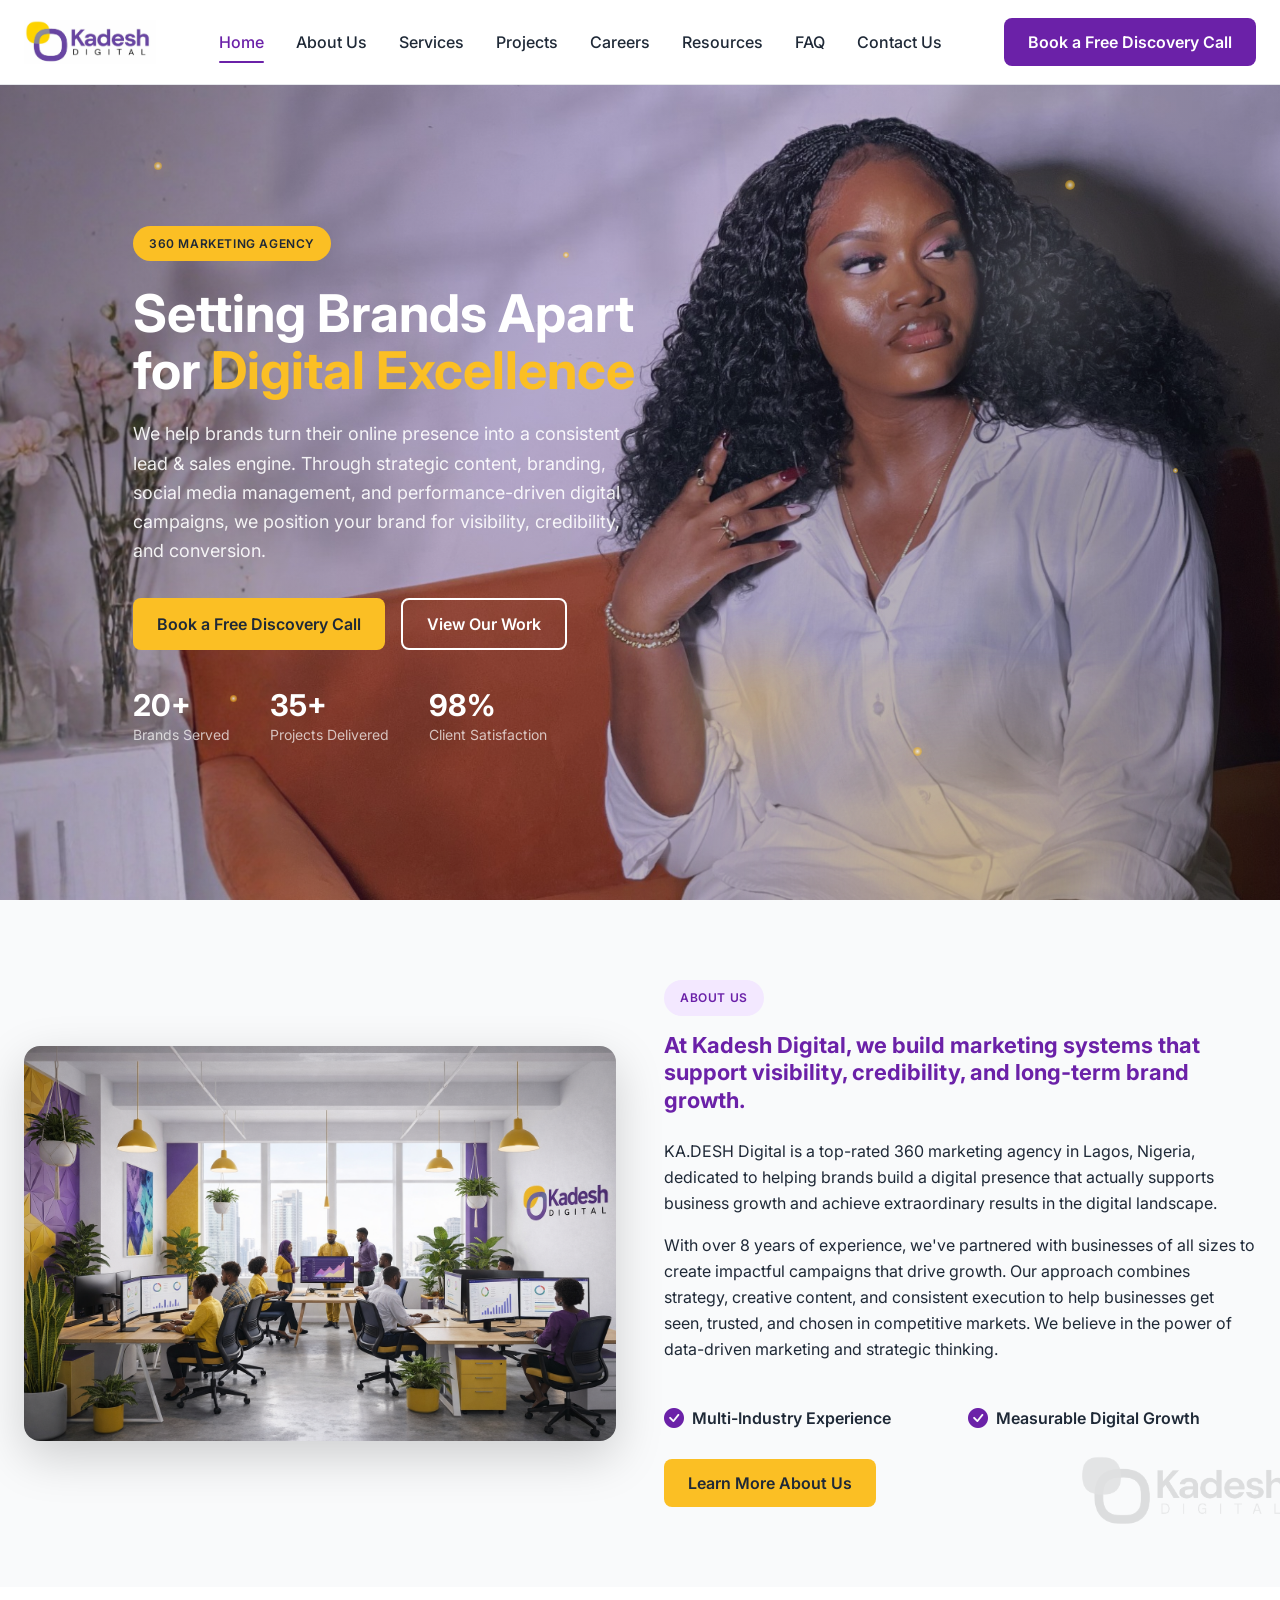
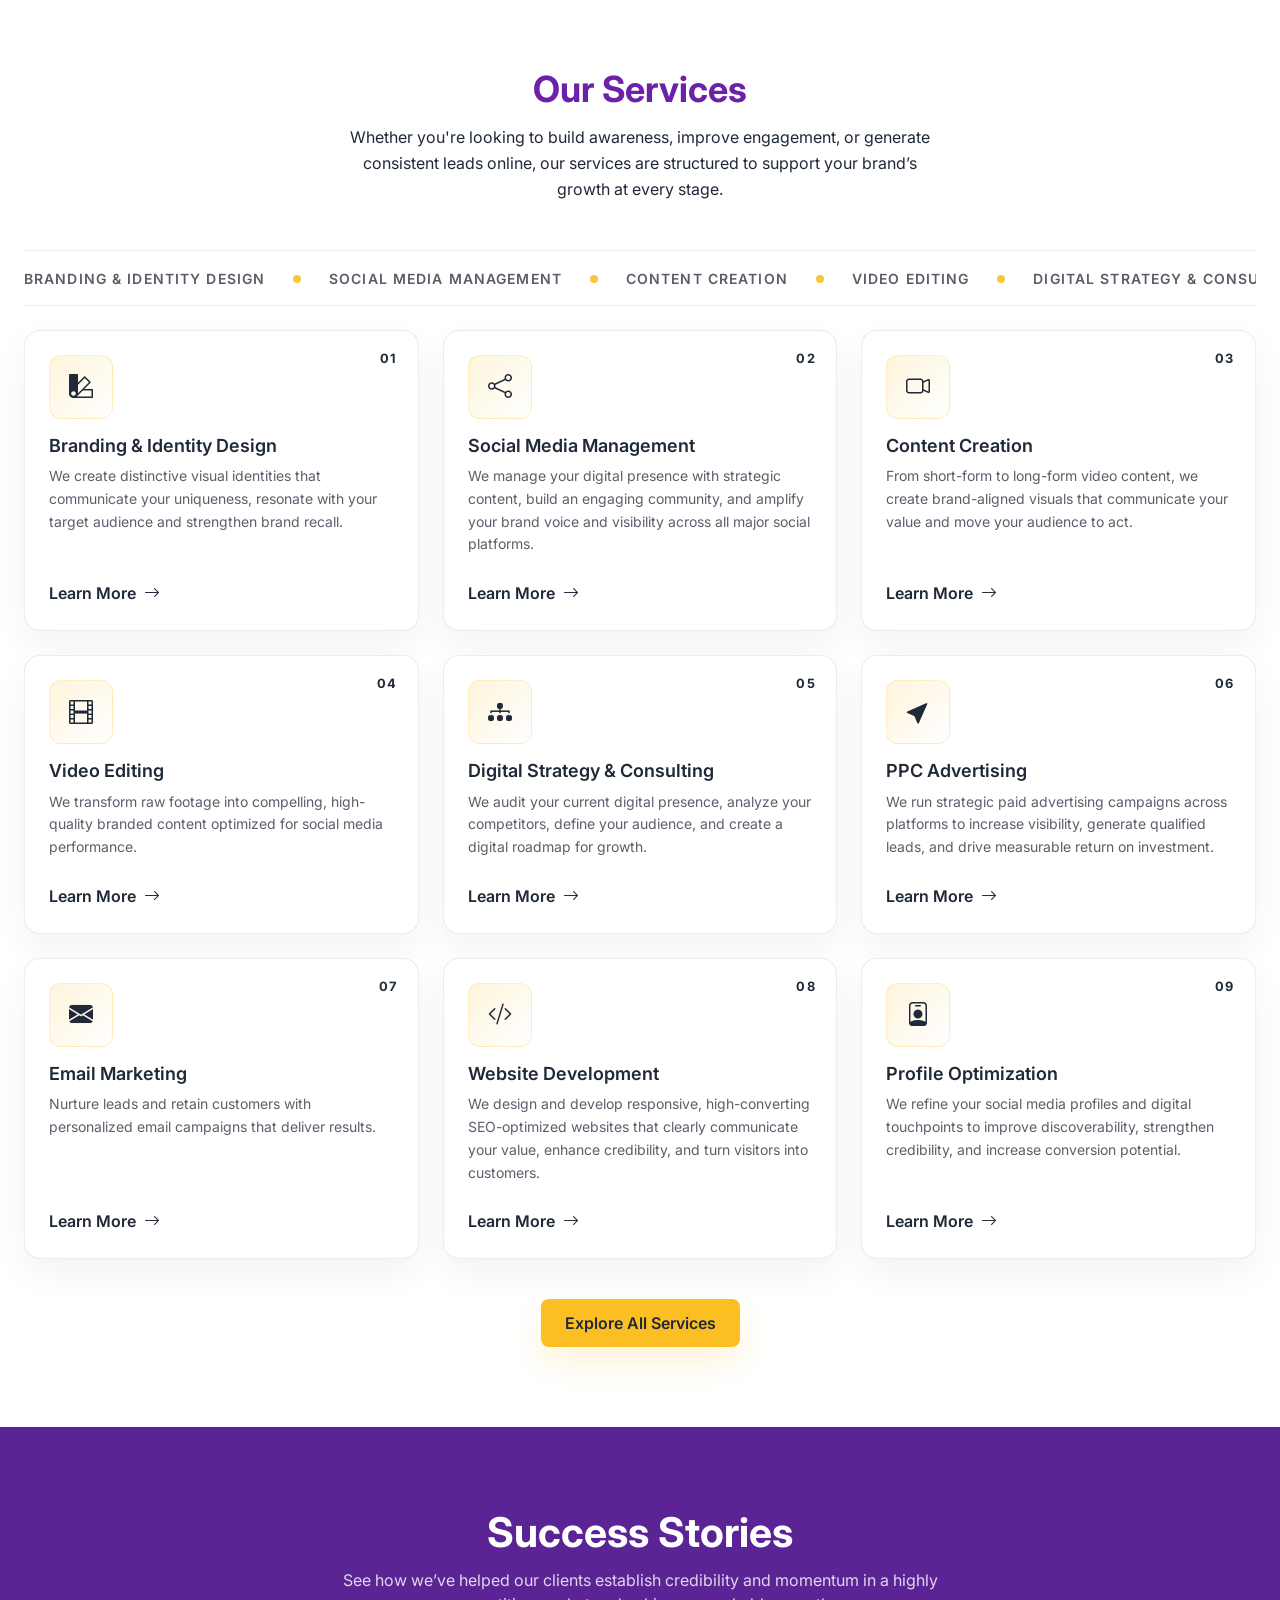
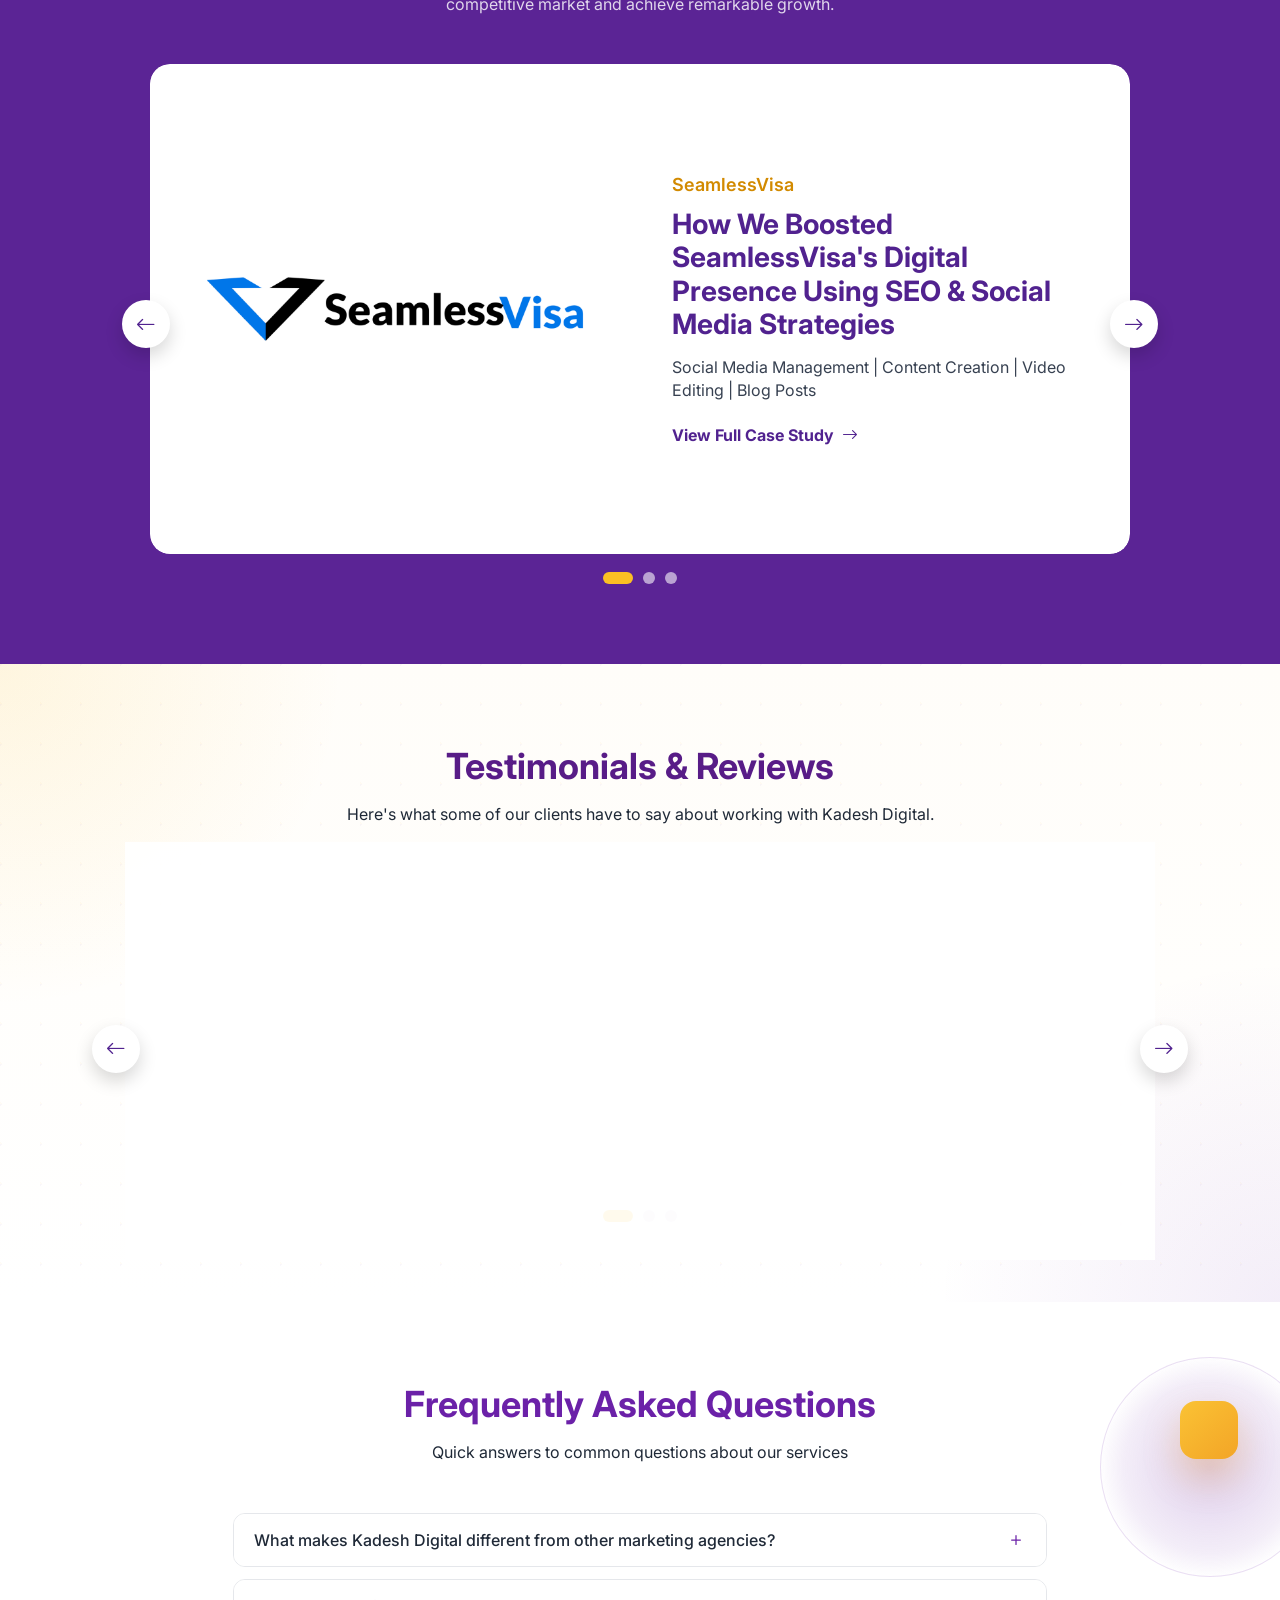
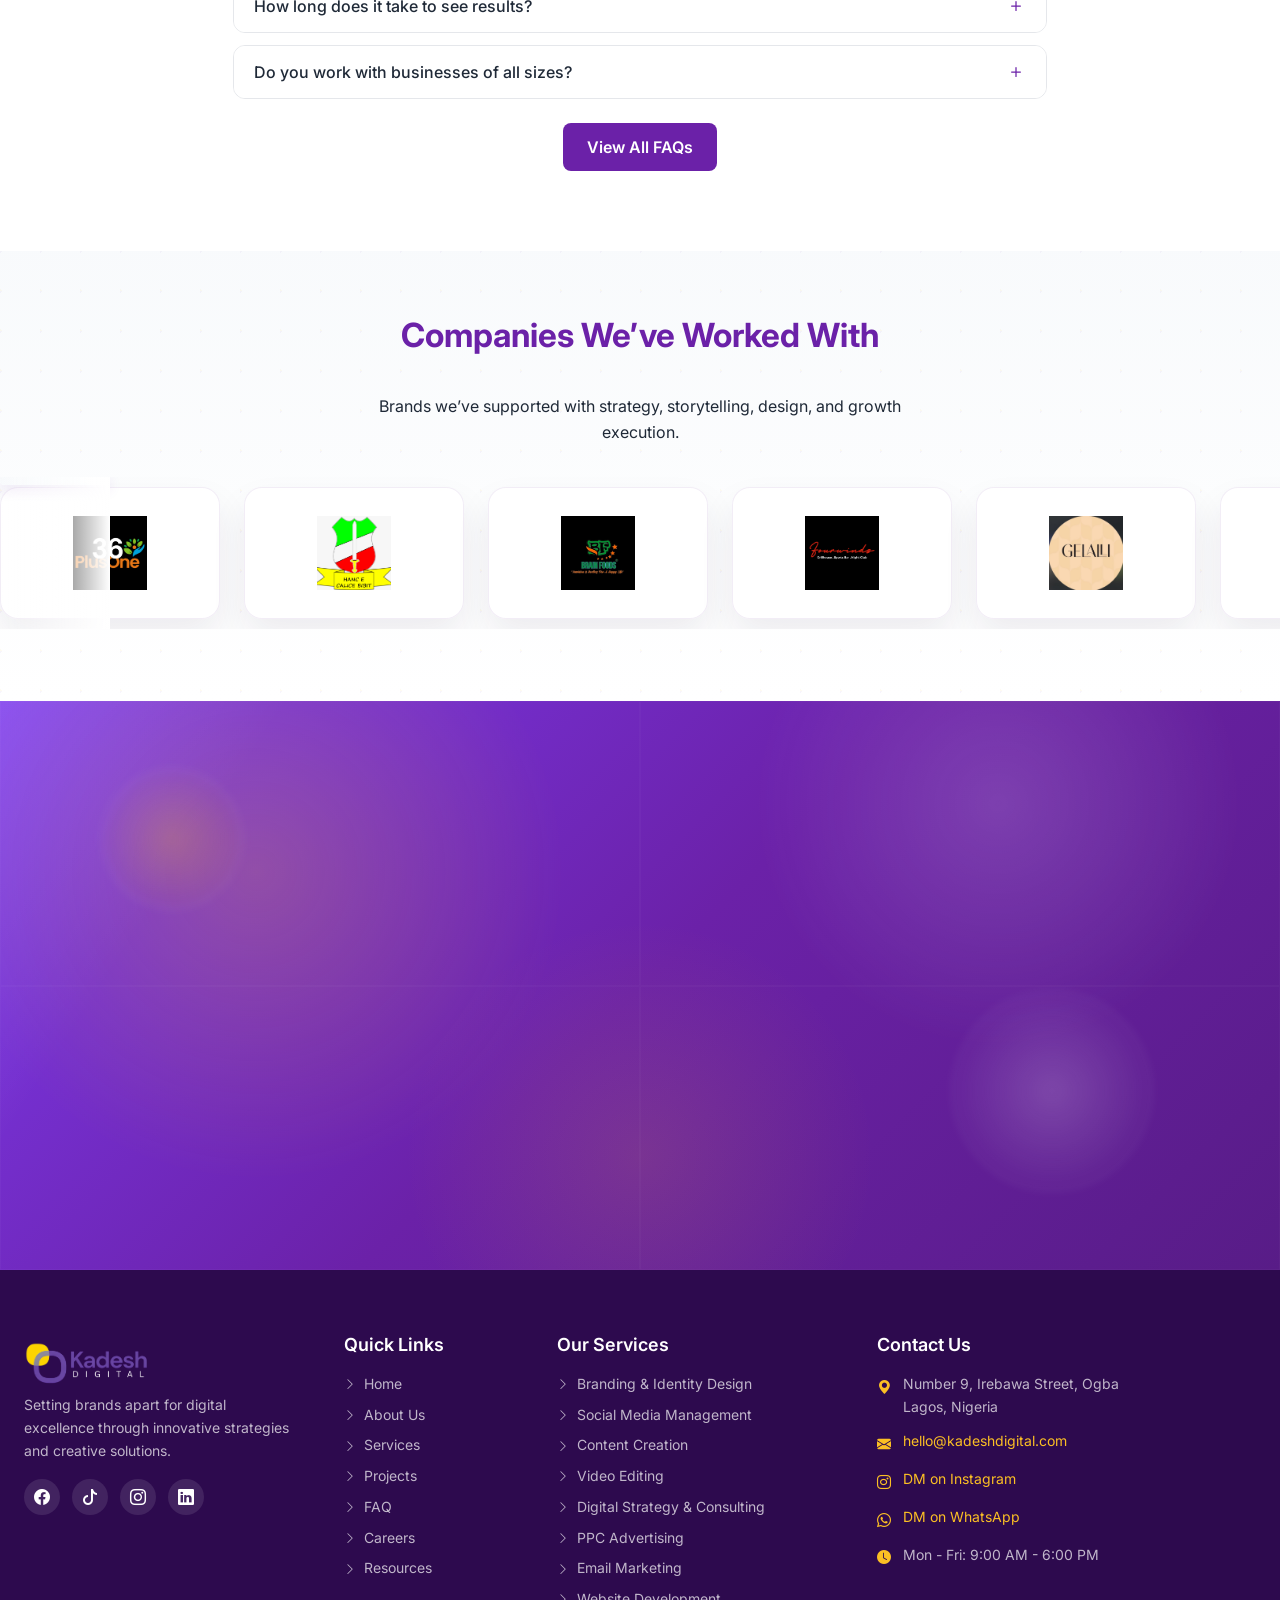
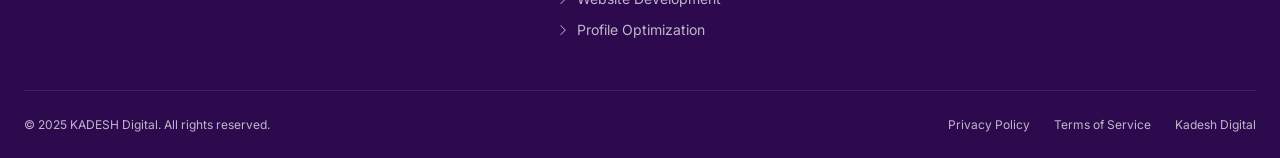
==== commit 9ee454fa: "mobile view" ====
--- a/index.html
+++ b/index.html
@@ -587,21 +587,21 @@
                 <div class="success-story-card">
                   <div class="success-story-media">
                     <img
-                      src="assets/img/project-fintech.jpg"
-                      alt="SeamlessVisa digital growth campaign preview"
+                      src="assets/img/Clients/SeamlessVisa.png"
+                      alt="SeamlessVisa"
                     />
                   </div>
                   <div class="success-story-content">
                     <span class="success-story-label">SeamlessVisa</span>
                     <h3 class="success-story-title success-story-title-compact">
-                      How We Helped SeamlessVisa Improve Their Digital Presence
-                      with SEO &amp; Social Media
+                      How We Boosted SeamlessVisa&#39;s Digital Presence Using SEO
+                      &amp; Social Media Strategies
                     </h3>
                     <p>
-                      150% increase in followers, a consistent lead funnel and
-                      increased brand recognition within their target market.
+                      Social Media Management | Content Creation | Video Editing
+                      | Blog Posts
                     </p>
-                    <a href="projects.html" class="success-story-link"
+                    <a href="project-seamlessvisa.html" class="success-story-link"
                       >View Full Case Study <i class="bi bi-arrow-right"></i
                     ></a>
                   </div>
@@ -612,18 +612,23 @@
                 <div class="success-story-card">
                   <div class="success-story-media">
                     <img
-                      src="assets/img/project-realestate.jpg"
-                      alt="UrbanNest Realty campaign dashboard"
+                      src="assets/img/Clients/Pean Touch Cleaning Services.png"
+                      alt="Pean Touch Cleaning Services"
                     />
                   </div>
                   <div class="success-story-content">
-                    <span class="success-story-label">UrbanNest Realty</span>
-                    <h3 class="success-story-title">Lead Generation Boost</h3>
+                    <span class="success-story-label success-story-label-compact"
+                      >Pean Touch Cleaning Services</span
+                    >
+                    <h3 class="success-story-title success-story-title-compact-pean">
+                      How We Strengthened Pean Touch Cleaning Services&#39;
+                      Brand Visibility with Strategic Branding and PPC
+                    </h3>
                     <p>
-                      220% growth in qualified leads with a conversion-focused
-                      landing page strategy and paid media optimization
+                      Branding | Social Media Management | Content Creation |
+                      PPC Advertising
                     </p>
-                    <a href="projects.html" class="success-story-link"
+                    <a href="project-pean-touch.html" class="success-story-link"
                       >View Full Case Study <i class="bi bi-arrow-right"></i
                     ></a>
                   </div>
@@ -634,18 +639,20 @@
                 <div class="success-story-card">
                   <div class="success-story-media">
                     <img
-                      src="assets/img/project-fitness.jpg"
-                      alt="PeakFit campaign analytics"
+                      src="assets/img/Clients/BrainFoods.png"
+                      alt="BrainFoods Limited"
                     />
                   </div>
                   <div class="success-story-content">
-                    <span class="success-story-label">PeakFit Wellness</span>
-                    <h3 class="success-story-title">Brand Growth Sprint</h3>
+                    <span class="success-story-label">BrainFoods Limited</span>
+                    <h3 class="success-story-title">
+                      How We Helped BrainFoods Limited Build Strategic Clarity
+                      &amp; Professional Brand Positioning
+                    </h3>
                     <p>
-                      180% increase in membership sign-ups after a full-funnel
-                      social strategy and targeted retargeting campaigns
+                      Business Plan | Marketing Strategy | Portfolio Design
                     </p>
-                    <a href="projects.html" class="success-story-link"
+                    <a href="project-brainfoods.html" class="success-story-link"
                       >View Full Case Study <i class="bi bi-arrow-right"></i
                     ></a>
                   </div>
--- a/assets/css/style.css
+++ b/assets/css/style.css
@@ -668,6 +668,16 @@
   border-color: var(--color-accent);
 }
 
+.projects-hero .container-custom {
+  display: flex;
+  flex-direction: column;
+  align-items: center;
+}
+
+.projects-hero .hero-subtitle {
+  text-align: center;
+}
+
 .service-detail-section {
   scroll-margin-top: 96px;
 }
@@ -1076,6 +1086,36 @@
   object-position: center top;
   border-radius: 0;
   display: block;
+}
+
+@media (max-width: 767px) {
+  .card-team .team-image-frame {
+    height: 280px;
+  }
+
+  .card-team .team-content {
+    padding: 20px 18px;
+  }
+}
+
+@media (max-width: 575.98px) {
+  .card-team {
+    border-radius: 22px;
+  }
+
+  .card-team .team-image-frame {
+    height: auto;
+    aspect-ratio: 4 / 5;
+  }
+
+  .card-team .team-image {
+    height: 100%;
+    object-position: center 12%;
+  }
+
+  .card-team .team-content {
+    padding: 18px 16px;
+  }
 }
 
 .card-team .team-content {
@@ -1472,6 +1512,150 @@
   line-height: 1.7;
 }
 
+@media (max-width: 991.98px) {
+  .process-ecosystem-shell {
+    grid-template-columns: 1fr;
+    gap: 32px;
+  }
+
+  .process-ecosystem-intro,
+  .process-ecosystem-stage {
+    max-width: 100%;
+  }
+
+  .process-ecosystem-intro > p,
+  .process-ecosystem-manifesto {
+    max-width: none;
+  }
+
+  .process-ecosystem-stage {
+    padding: 12px 0 0;
+  }
+
+  .process-orbit-one {
+    right: 2%;
+    width: 112px;
+    height: 112px;
+  }
+
+  .process-orbit-two {
+    left: -2%;
+    bottom: -1%;
+    width: 136px;
+    height: 136px;
+  }
+}
+
+@media (max-width: 767px) {
+  .process-ecosystem-section {
+    padding-block: 72px;
+  }
+
+  .process-ecosystem-glow-left {
+    left: -120px;
+    width: 220px;
+    height: 220px;
+  }
+
+  .process-ecosystem-glow-right {
+    right: -110px;
+    width: 220px;
+    height: 220px;
+  }
+
+  .process-ecosystem-gridmark {
+    background-size: 30px 30px;
+    opacity: 0.45;
+  }
+
+  .process-ecosystem-intro > p,
+  .process-ecosystem-manifesto p {
+    font-size: 15px;
+    line-height: 1.65;
+  }
+
+  .process-ecosystem-manifesto {
+    padding: 20px 18px;
+    border-radius: 22px;
+  }
+
+  .process-ecosystem-card {
+    gap: 16px;
+    padding: 22px 18px 20px;
+    border-radius: 24px;
+  }
+
+  .process-ecosystem-rail {
+    left: 39px;
+    top: 28px;
+    bottom: 28px;
+  }
+
+  .process-step-lux {
+    grid-template-columns: 44px minmax(0, 1fr);
+    gap: 14px;
+    padding: 12px 0;
+  }
+
+  .process-step-no {
+    width: 44px;
+    height: 44px;
+    border-radius: 14px;
+    font-size: 11px;
+    letter-spacing: 0.1em;
+  }
+
+  .process-step-lux h3 {
+    font-size: 17px;
+    margin-bottom: 6px;
+  }
+
+  .process-step-lux p {
+    font-size: 14px;
+    line-height: 1.6;
+  }
+}
+
+@media (max-width: 575.98px) {
+  .process-ecosystem-section {
+    padding-block: 64px;
+  }
+
+  .process-ecosystem-stage {
+    padding-top: 8px;
+  }
+
+  .process-ecosystem-card {
+    padding: 20px 16px 18px;
+  }
+
+  .process-ecosystem-rail {
+    left: 35px;
+  }
+
+  .process-step-lux {
+    grid-template-columns: 38px minmax(0, 1fr);
+    gap: 12px;
+    align-items: flex-start;
+  }
+
+  .process-step-no {
+    width: 38px;
+    height: 38px;
+    border-radius: 12px;
+    font-size: 10px;
+  }
+
+  .process-step-lux h3 {
+    font-size: 16px;
+    line-height: 1.35;
+  }
+
+  .process-step-lux p {
+    font-size: 13.5px;
+  }
+}
+
 @keyframes processGlowFloat {
   0%,
   100% {
@@ -1716,6 +1900,124 @@
   margin-bottom: 0;
   color: var(--color-text-secondary);
   line-height: 1.7;
+}
+
+@media (max-width: 991.98px) {
+  .differentiator-shell {
+    grid-template-columns: 1fr;
+    gap: 32px;
+  }
+
+  .differentiator-copy h2,
+  .differentiator-copy > p,
+  .differentiator-outcome {
+    max-width: none;
+  }
+
+  .differentiator-panel {
+    padding: 8px 0 0;
+  }
+}
+
+@media (max-width: 767px) {
+  .differentiator-section {
+    padding-block: 72px;
+  }
+
+  .differentiator-signal-left {
+    left: -110px;
+    width: 220px;
+    height: 220px;
+  }
+
+  .differentiator-signal-right {
+    right: -120px;
+    width: 240px;
+    height: 240px;
+  }
+
+  .differentiator-copy h2 {
+    max-width: 100%;
+  }
+
+  .differentiator-copy > p {
+    font-size: 15px;
+    line-height: 1.65;
+  }
+
+  .differentiator-outcome {
+    padding: 18px 18px 16px;
+    border-radius: 20px;
+  }
+
+  .differentiator-outcome p {
+    font-size: 16px;
+    line-height: 1.55;
+  }
+
+  .differentiator-panel-glow {
+    inset: 10% 6%;
+    border-radius: 28px;
+  }
+
+  .differentiator-grid {
+    grid-template-columns: 1fr;
+    gap: 14px;
+  }
+
+  .differentiator-card {
+    min-height: 0;
+    padding: 20px 18px 18px;
+    border-radius: 22px;
+  }
+
+  .differentiator-no {
+    margin-bottom: 12px;
+    font-size: 11px;
+    letter-spacing: 0.12em;
+  }
+
+  .differentiator-card h3 {
+    font-size: 18px;
+    margin-bottom: 8px;
+  }
+
+  .differentiator-card p {
+    font-size: 14px;
+    line-height: 1.6;
+  }
+}
+
+@media (max-width: 575.98px) {
+  .differentiator-section {
+    padding-block: 64px;
+  }
+
+  .differentiator-shell {
+    gap: 26px;
+  }
+
+  .differentiator-panel {
+    padding-top: 4px;
+  }
+
+  .differentiator-outcome {
+    padding: 16px;
+    border-radius: 18px;
+  }
+
+  .differentiator-card {
+    padding: 18px 16px 16px;
+    border-radius: 20px;
+  }
+
+  .differentiator-card h3 {
+    font-size: 17px;
+  }
+
+  .differentiator-card p {
+    font-size: 13.5px;
+  }
 }
 
 @keyframes differentiatorSignalFloat {
@@ -2276,14 +2578,14 @@
   animation: projectImpactNodeFloat 8s ease-in-out infinite 1s;
 }
 
+.project-impact-node-one strong,
+.project-impact-node-three strong {
+  margin-right: auto;
+}
+
 .project-impact-node-two strong,
 .project-impact-node-four strong {
   margin-left: auto;
-}
-
-.project-impact-node-one strong,
-.project-impact-node-three strong {
-  margin-right: auto;
 }
 
 .project-impact-node-three {
@@ -2395,6 +2697,7 @@
     min-height: auto;
     padding: 18px 0 0;
     display: grid;
+    grid-template-columns: repeat(2, minmax(0, 1fr));
     gap: 30px;
   }
 
@@ -2416,10 +2719,13 @@
   }
 
   .project-impact-core {
-    position: absolute;
-    inset: 50% auto auto 50%;
-    width: min(100%, 320px);
-    transform: translate(-50%, -50%);
+    position: relative;
+    inset: auto;
+    grid-column: 1 / -1;
+    width: 100%;
+    max-width: none;
+    transform: none;
+    margin: 0 auto;
     padding: 30px 24px;
   }
 
@@ -2431,6 +2737,11 @@
     left: auto;
     width: 100%;
     max-width: none;
+    padding: 22px 20px 20px;
+    border-radius: 24px;
+    background: rgba(255, 255, 255, 0.84);
+    border: 1px solid rgba(107, 33, 168, 0.08);
+    box-shadow: 0 18px 34px rgba(88, 28, 135, 0.08);
     text-align: left;
     animation: none;
   }
@@ -2439,38 +2750,92 @@
   .project-impact-node span:last-child {
     text-align: left;
   }
+
+  .project-impact-node strong {
+    margin-left: 0;
+    margin-right: auto;
+  }
+}
+
+@media (max-width: 767px) {
+  .project-impact-stage {
+    gap: 18px;
+    padding-top: 0;
+  }
+
+  .project-impact-stars {
+    display: none;
+  }
+
+  .project-impact-rings {
+    display: none;
+  }
+
+  .project-impact-core {
+    padding: 26px 20px;
+    border-radius: 28px;
+  }
+
+  .project-impact-kicker {
+    margin-bottom: 14px;
+    font-size: 11px;
+    letter-spacing: 0.12em;
+    padding: 9px 14px;
+  }
+
+  .project-impact-core h2 {
+    font-size: 1.9rem;
+    line-height: 1.12;
+  }
+
+  .project-impact-node {
+    gap: 6px;
+    padding: 18px 16px;
+    border-radius: 20px;
+  }
+
+  .project-impact-node strong {
+    font-size: 2rem;
+  }
+
+  .project-impact-node span:last-child {
+    font-size: 0.76rem;
+    line-height: 1.5;
+    letter-spacing: 0.1em;
+  }
 }
 
 @media (max-width: 575.98px) {
+  .project-impact-section {
+    padding-block: 64px;
+  }
+
   .project-impact-star {
     width: 6px;
     height: 6px;
   }
 
-  .project-impact-rings {
-    width: 320px;
-    height: 320px;
-  }
-
-  .project-impact-ring-two {
-    inset: 38px;
-  }
-
-  .project-impact-ring-three {
-    inset: 82px;
+  .project-impact-stage {
+    grid-template-columns: 1fr;
+    gap: 14px;
   }
 
   .project-impact-core {
-    width: min(100%, 260px);
     padding: 22px 18px;
+    border-radius: 24px;
   }
 
   .project-impact-core h2 {
     font-size: 1.5rem;
   }
 
+  .project-impact-node {
+    padding: 16px 15px;
+    border-radius: 18px;
+  }
+
   .project-impact-node strong {
-    font-size: 2.1rem;
+    font-size: 1.85rem;
   }
 }
 
@@ -5638,7 +6003,7 @@
   }
 
   .process-step-flow .step-number {
-    margin: 0 auto 20px;
+    margin: 0 auto 20px 0;
   }
 }
 
@@ -5707,6 +6072,10 @@
   margin-bottom: 8px;
 }
 
+.success-story-label-compact {
+  font-size: 15px;
+}
+
 .success-story-title {
   color: #51228f;
   font-size: 40px;
@@ -5717,6 +6086,11 @@
 
 .success-story-title-compact {
   font-size: 28px;
+  line-height: 1.2;
+}
+
+.success-story-title-compact-pean {
+  font-size: 26px;
   line-height: 1.2;
 }
 
@@ -6811,6 +7185,11 @@
     padding: 24px 20px;
   }
 
+  .resources-stage-card-offer,
+  .resources-stage-card-plan {
+    display: none;
+  }
+
   .resources-stage-card-main h2 {
     font-size: 1.8rem;
   }
@@ -7146,6 +7525,15 @@
     inset: 24% -10% 10% 30%;
   }
 
+  .careers-hero-title {
+    max-width: 12ch;
+    margin-left: auto;
+    margin-right: auto;
+    white-space: normal !important;
+    line-height: 1.08;
+    text-wrap: balance;
+  }
+
   .careers-hero-signals {
     gap: 8px;
   }
@@ -7153,6 +7541,7 @@
   .careers-hero-signals span {
     padding: 8px 10px;
     font-size: 10px;
+    animation: none;
   }
 
   .careers-copy h2,
@@ -7202,10 +7591,6 @@
     height: 180px;
   }
 
-  .card-team .team-image {
-    height: 240px;
-  }
-
   .success-stories-header h2 {
     font-size: 30px;
   }
@@ -7236,9 +7621,17 @@
     margin-bottom: 8px;
   }
 
+  .success-story-label-compact {
+    font-size: 13px;
+  }
+
   .success-story-title {
     font-size: 26px;
     margin-bottom: 16px;
+  }
+
+  .success-story-title-compact-pean {
+    font-size: 23px;
   }
 
   .success-story-content p {
@@ -7508,6 +7901,35 @@
   }
 }
 
+@media (max-width: 767px) {
+  .services-quick-nav {
+    flex-wrap: nowrap;
+    gap: 12px;
+    margin-top: var(--space-7);
+    padding: 0 10px 8px;
+    overflow-x: auto;
+    overflow-y: hidden;
+    scroll-snap-type: x mandatory;
+    -webkit-overflow-scrolling: touch;
+    scrollbar-width: none;
+    mask-image: linear-gradient(90deg, transparent 0, rgba(0, 0, 0, 0.92) 18px, rgba(0, 0, 0, 0.92) calc(100% - 18px), transparent 100%);
+  }
+
+  .services-quick-nav::-webkit-scrollbar {
+    display: none;
+  }
+
+  .services-quick-nav a {
+    flex: 0 0 clamp(180px, 72vw, 260px);
+    min-height: 52px;
+    padding: 12px 18px;
+    scroll-snap-align: center;
+    scroll-snap-stop: always;
+    text-align: center;
+    white-space: normal;
+  }
+}
+
 @media (max-width: 576px) {
   .services-section-header h2 {
     font-size: 2rem;
@@ -7524,7 +7946,23 @@
   }
 
   .services-quick-nav a {
-    width: 100%;
+    flex-basis: min(82vw, 240px);
+  }
+
+  .projects-hero {
+    padding: 104px 0 68px;
+  }
+
+  .projects-hero .badge-pill,
+  .projects-hero .hero-title,
+  .projects-hero .hero-subtitle {
+    text-align: center;
+  }
+
+  .projects-hero .hero-subtitle {
+    max-width: 34ch;
+    margin-left: auto;
+    margin-right: auto;
   }
 }
 
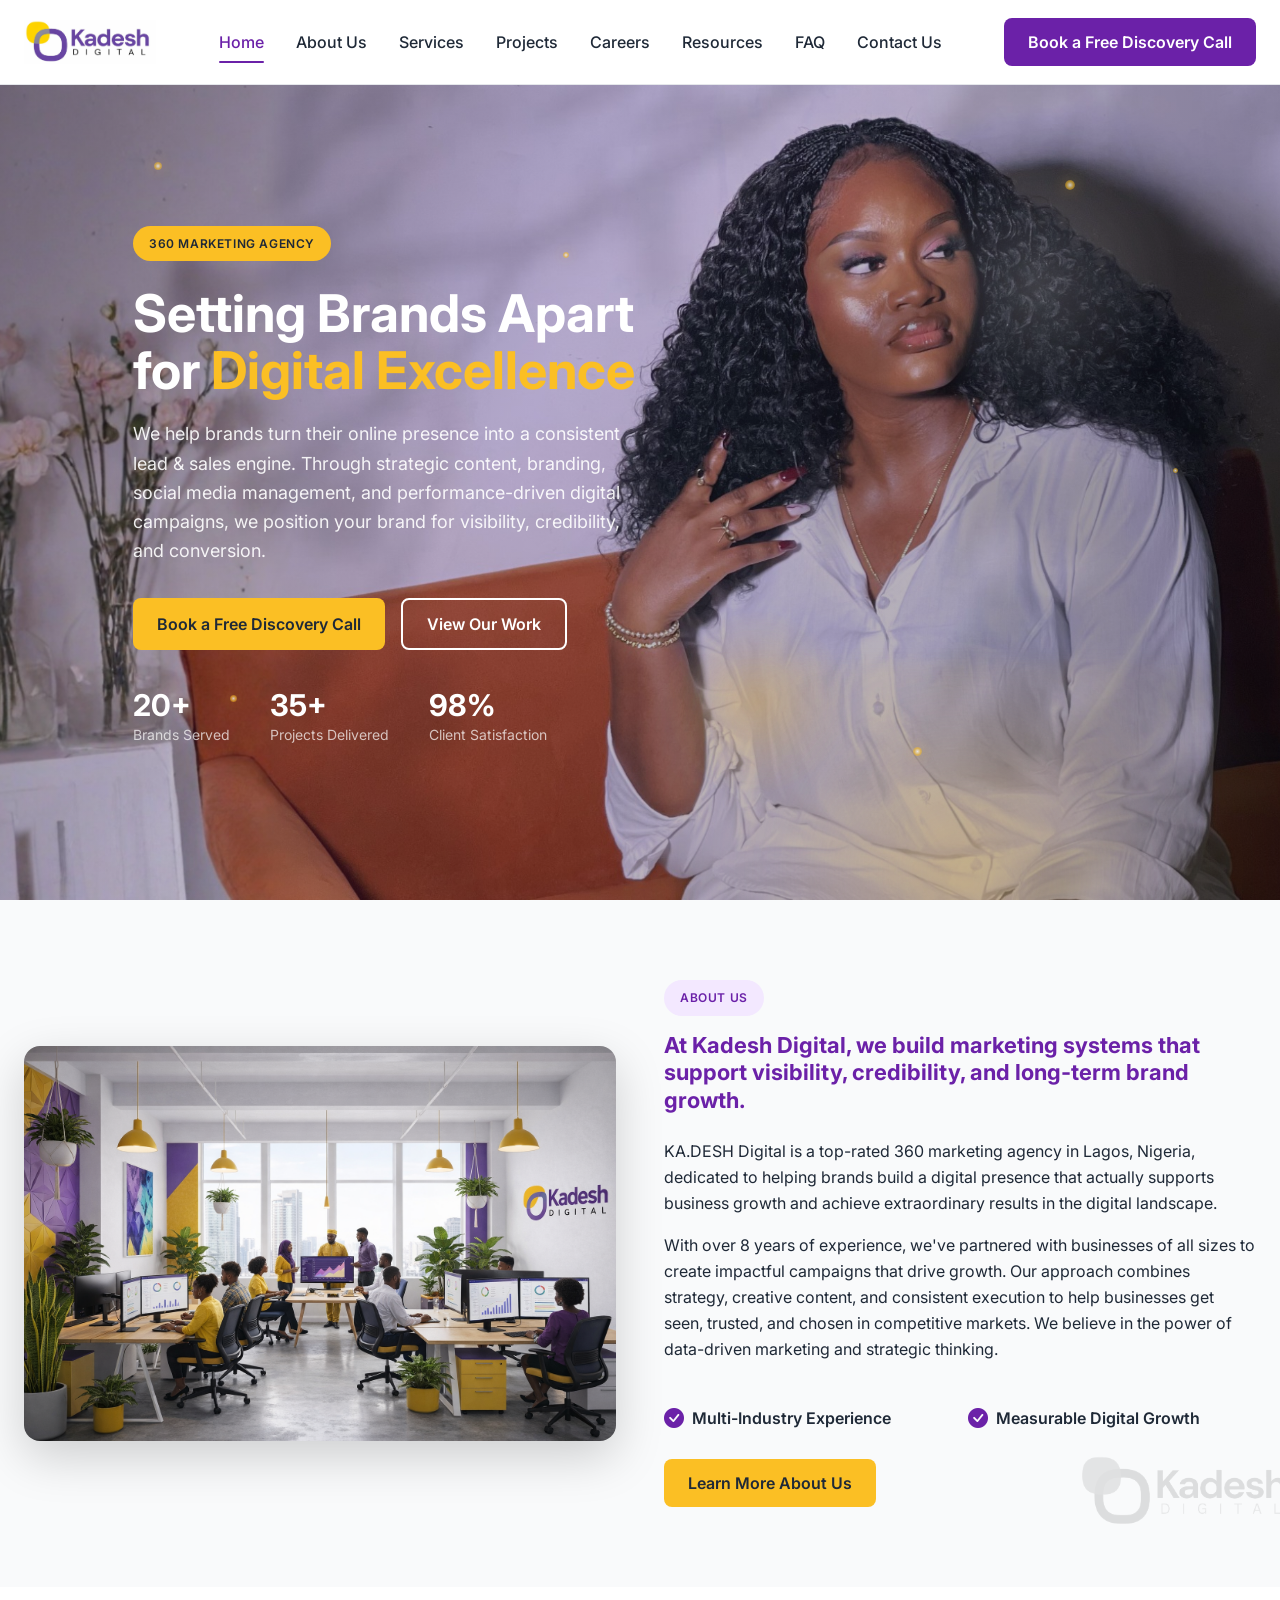
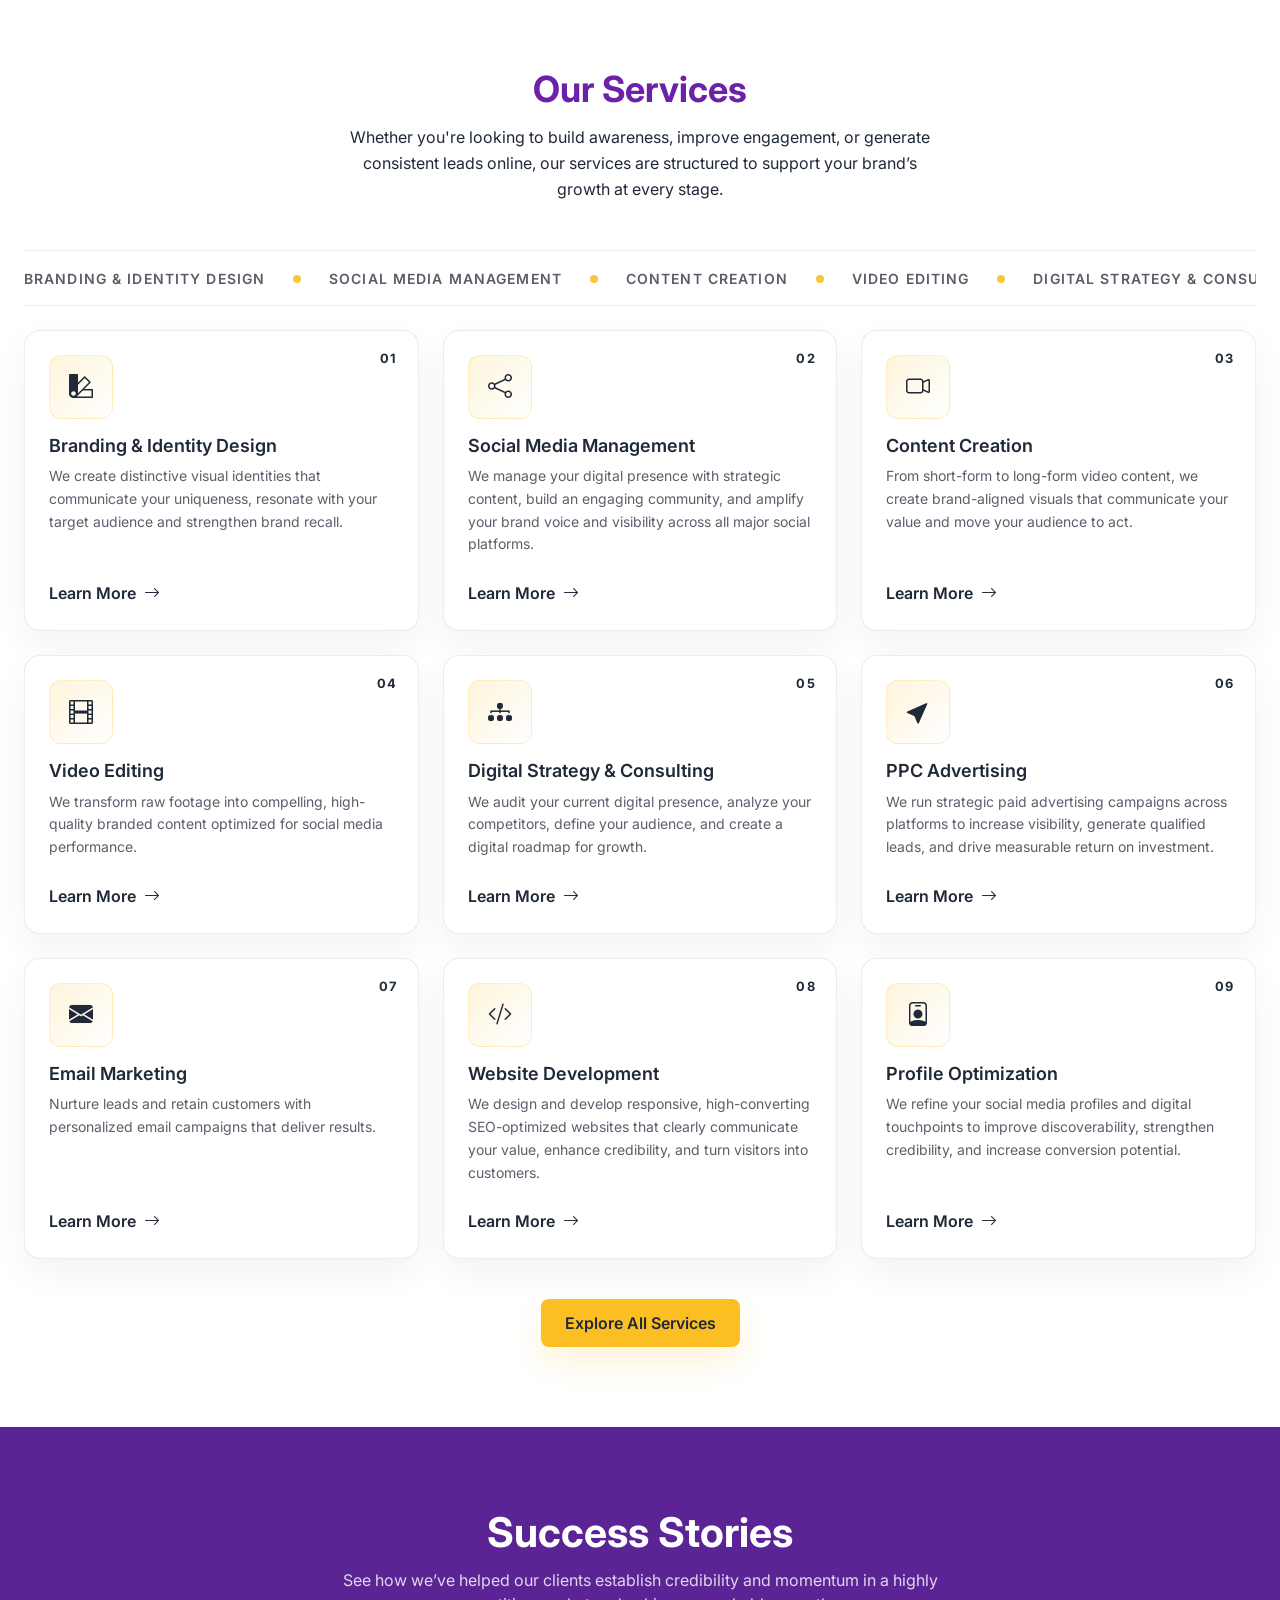
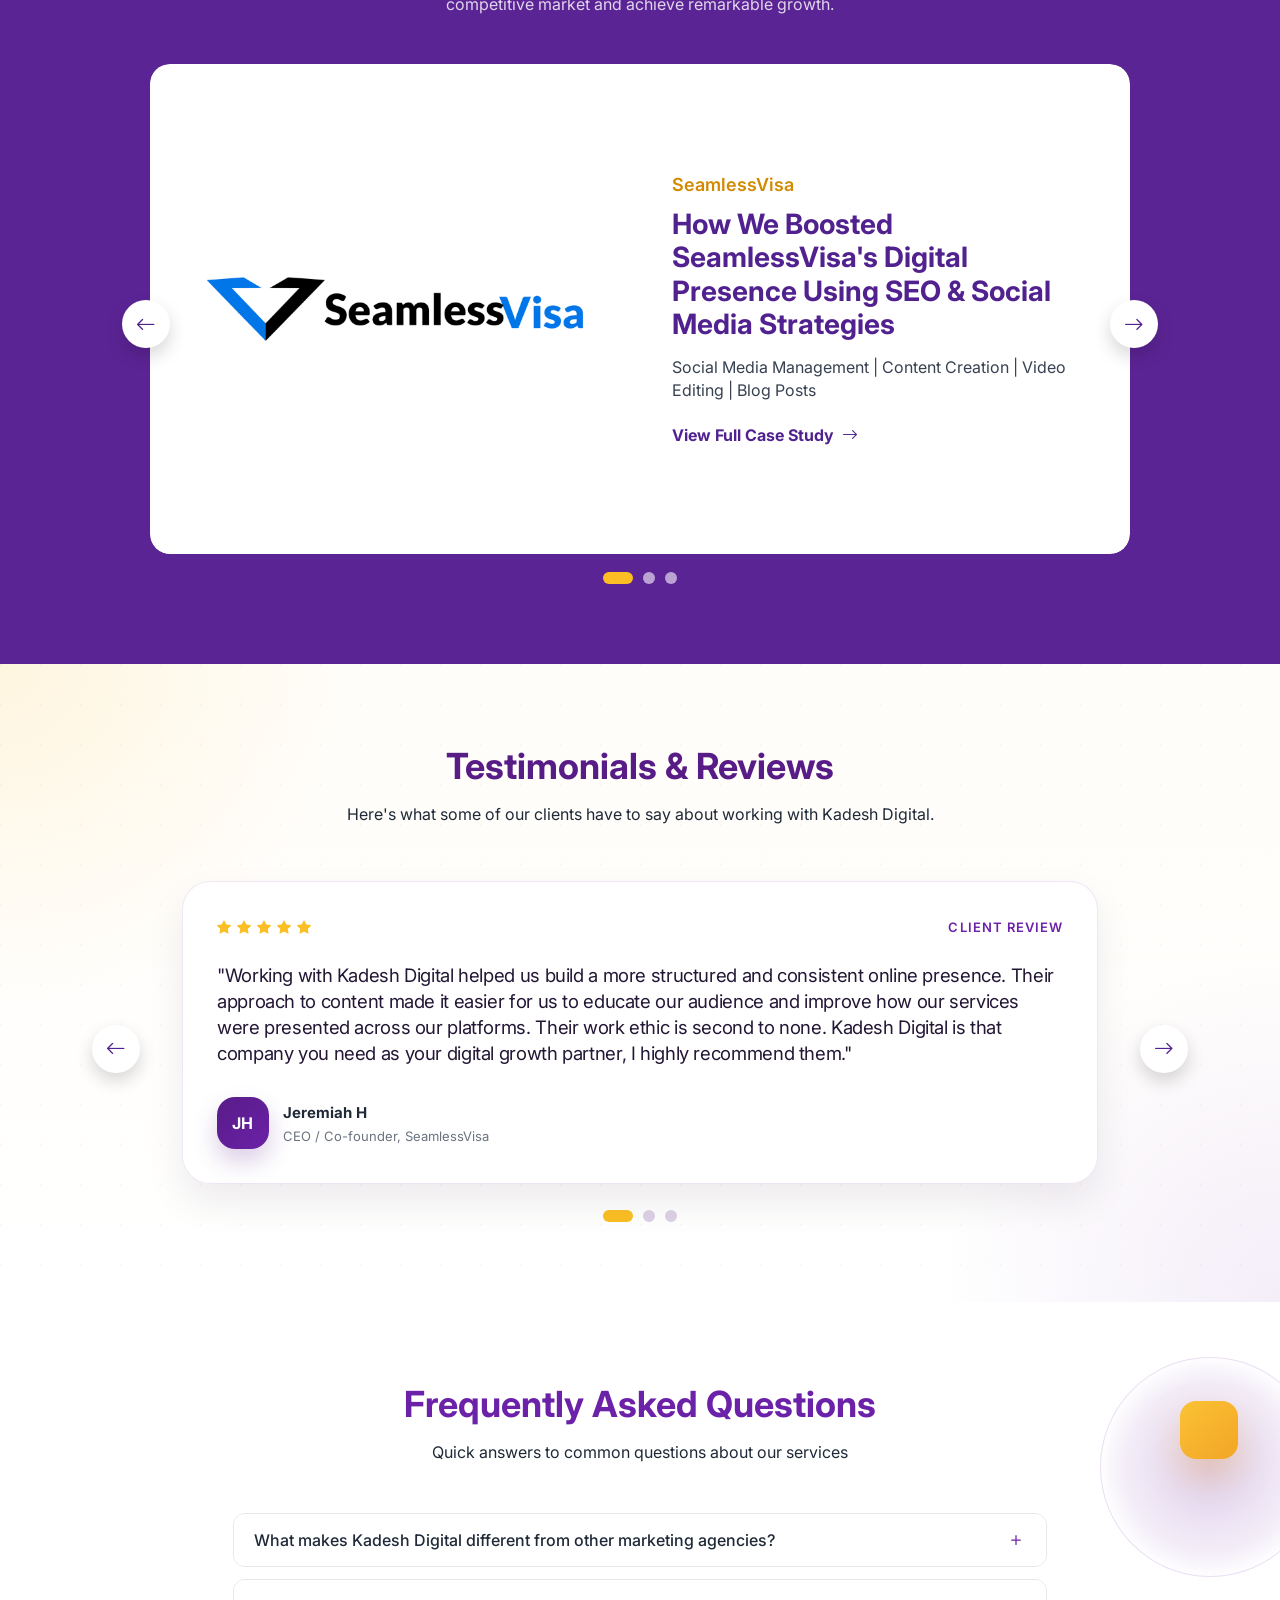
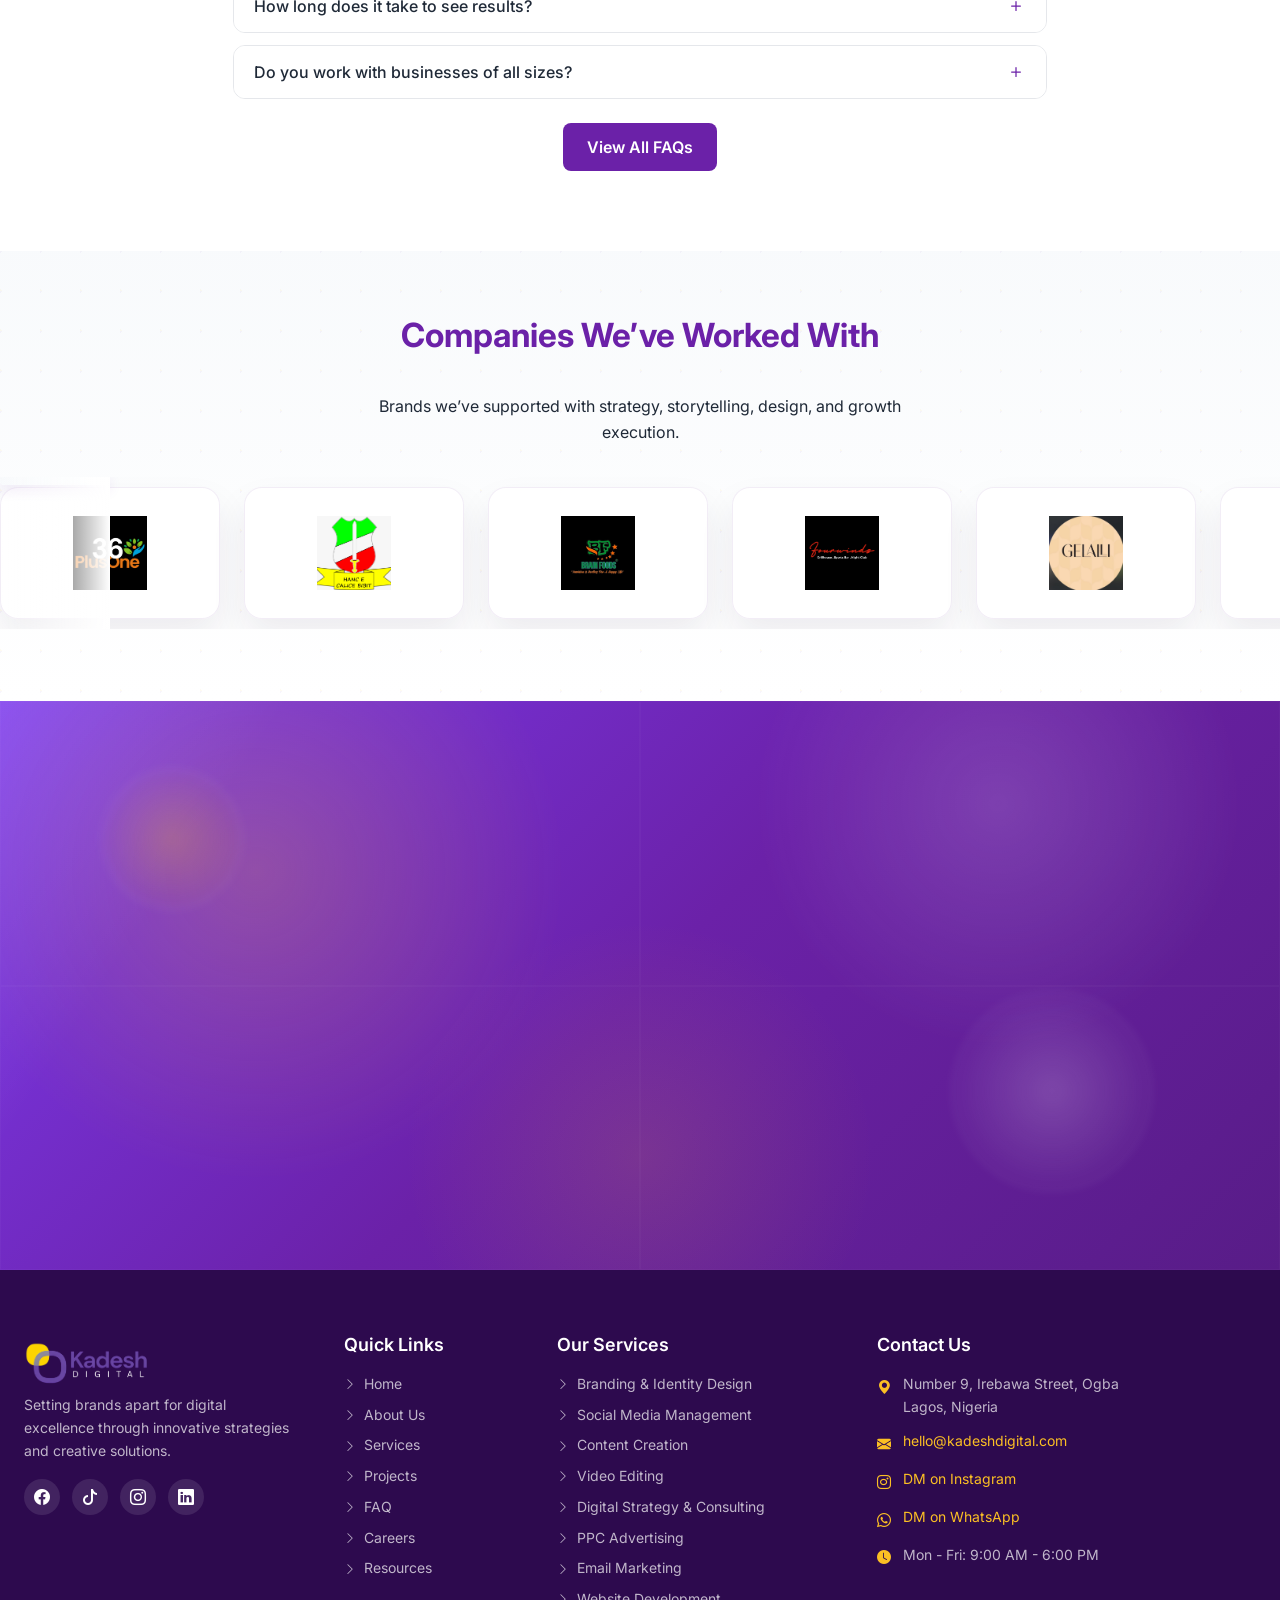
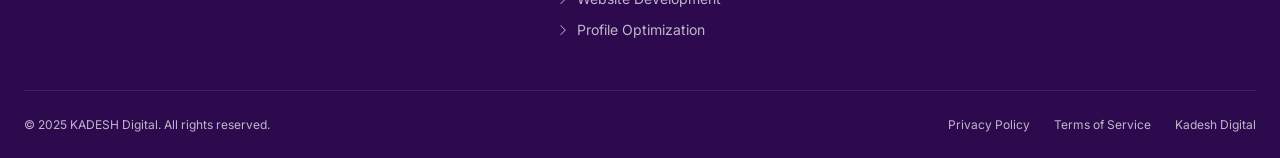
==== commit cf55c232: "Favicon/Open Graph Image" ====
--- a/index.html
+++ b/index.html
@@ -8,6 +8,11 @@
       name="description"
       content="Transform your business with innovative digital strategies, creative campaigns, and data-driven results."
     />
+    <meta property="og:image" content="assets/img/mini_logo.png" />
+    <meta property="og:type" content="website" />
+    <meta name="twitter:card" content="summary_large_image" />
+    <meta name="twitter:image" content="assets/img/mini_logo.png" />
+    <link rel="icon" type="image/png" href="assets/img/favicon/favicon.png" />
 
     <!-- Bootstrap 5 CSS -->
     <link
--- a/assets/css/style.css
+++ b/assets/css/style.css
@@ -3527,6 +3527,17 @@
   max-width: 600px;
   margin-left: auto;
   margin-right: auto;
+}
+
+.contact-hero {
+  padding: 132px 0 88px;
+}
+
+.contact-hero-title {
+  max-width: 820px;
+  font-size: clamp(2rem, 3.3vw, 3.45rem);
+  line-height: 1.08;
+  text-wrap: balance;
 }
 
 .hero-story-section {
@@ -7402,6 +7413,27 @@
   .hero-story-metric + .hero-story-metric {
     border-left: 1px solid rgba(91, 36, 149, 0.14);
     border-top: 0;
+  }
+
+  .contact-hero {
+    padding: 112px 0 56px;
+  }
+
+  .contact-hero .badge-pill {
+    margin-bottom: 18px !important;
+  }
+
+  .contact-hero-title {
+    max-width: 12ch;
+    font-size: clamp(2rem, 8vw, 2.7rem);
+    line-height: 1.05;
+  }
+
+  .contact-hero .hero-subtitle {
+    max-width: 33ch;
+    font-size: 15px;
+    line-height: 1.65;
+    padding: 0 6px;
   }
 
   .brand-marquee-section {
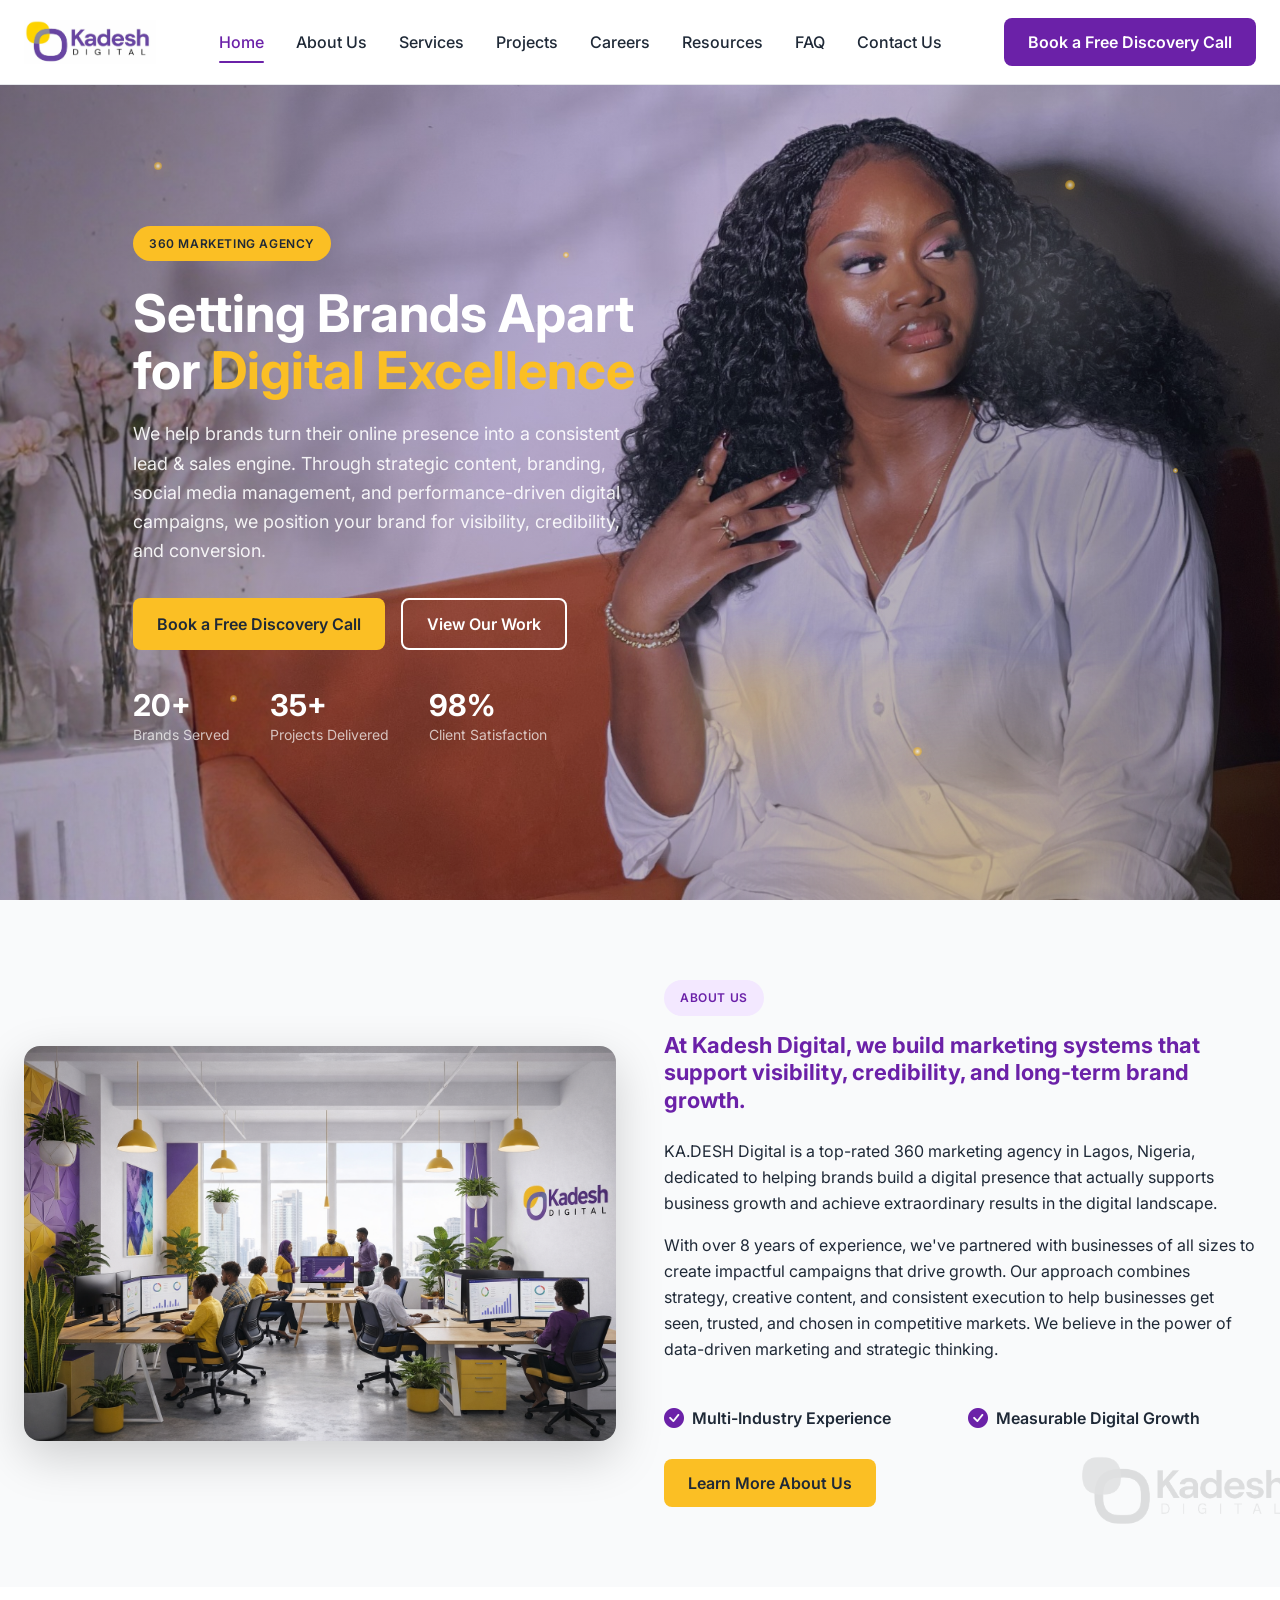
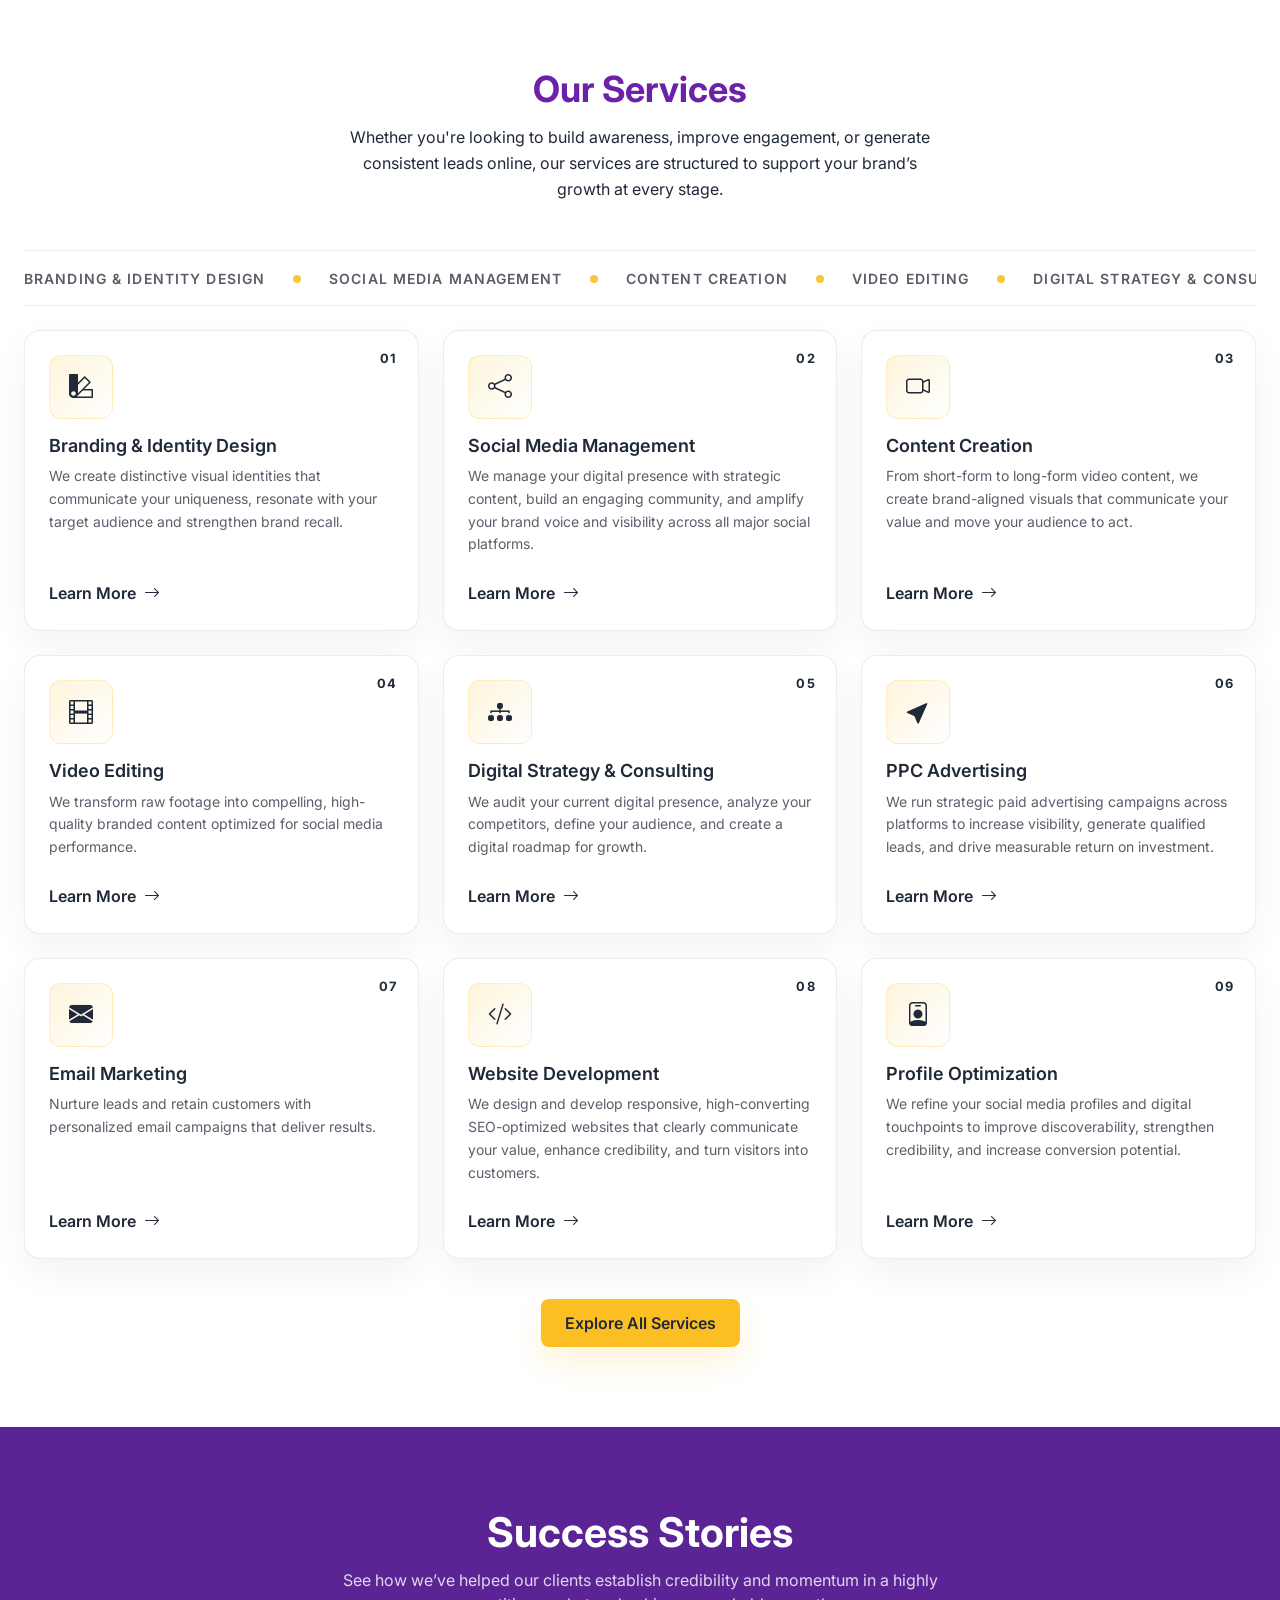
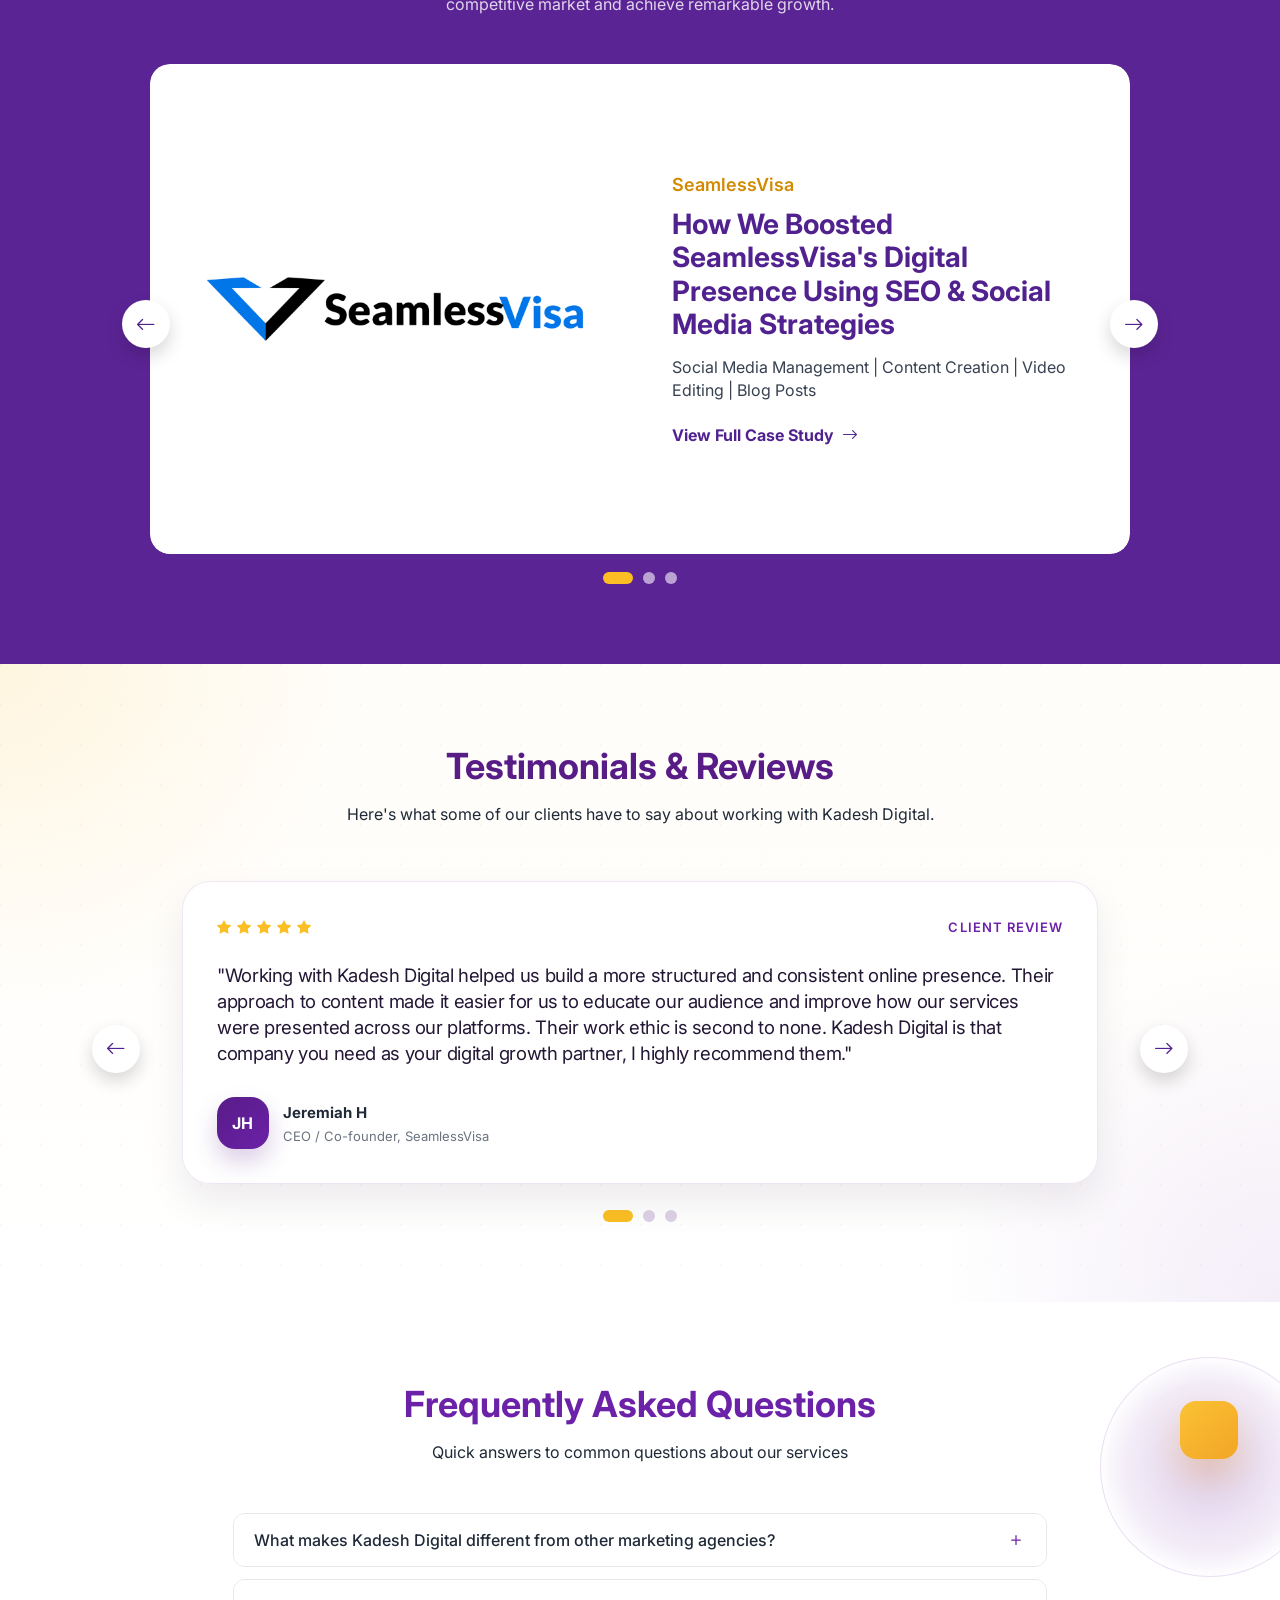
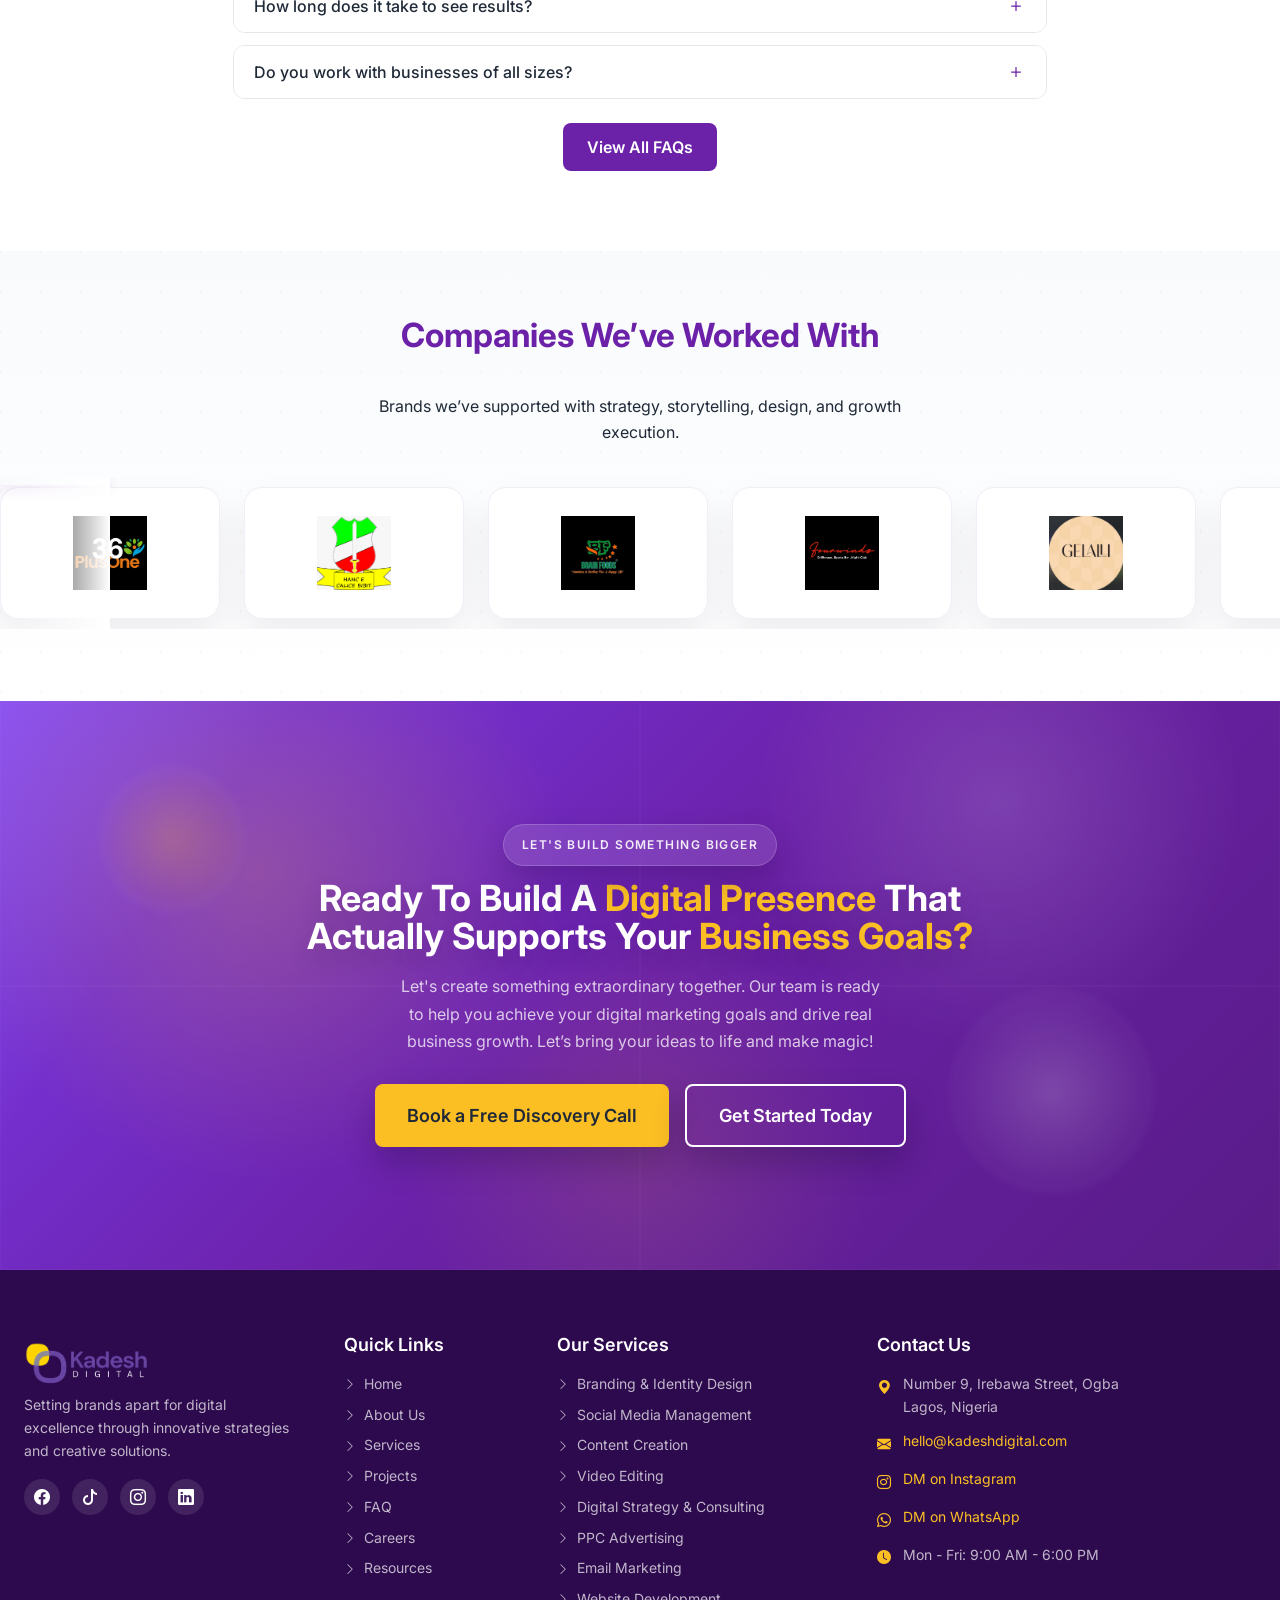
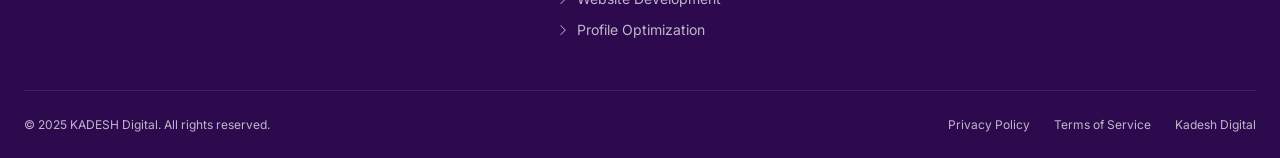
==== commit 54a41425: "Favicon/Open Graph Image" ====
--- a/index.html
+++ b/index.html
@@ -3,15 +3,15 @@
   <head>
     <meta charset="UTF-8" />
     <meta name="viewport" content="width=device-width, initial-scale=1.0" />
-    <title>KA.DESH Digital - 360 Marketing Agency</title>
+    <title>KADESH Digital - 360 Marketing Agency</title>
     <meta
       name="description"
       content="Transform your business with innovative digital strategies, creative campaigns, and data-driven results."
     />
-    <meta property="og:image" content="assets/img/mini_logo.png" />
+    <meta property="og:image" content="assets/img/kadesh_logo.jpg" />
     <meta property="og:type" content="website" />
     <meta name="twitter:card" content="summary_large_image" />
-    <meta name="twitter:image" content="assets/img/mini_logo.png" />
+    <meta name="twitter:image" content="assets/img/kadesh_logo.jpg" />
     <link rel="icon" type="image/png" href="assets/img/favicon/favicon.png" />
 
     <!-- Bootstrap 5 CSS -->
@@ -599,14 +599,16 @@
                   <div class="success-story-content">
                     <span class="success-story-label">SeamlessVisa</span>
                     <h3 class="success-story-title success-story-title-compact">
-                      How We Boosted SeamlessVisa&#39;s Digital Presence Using SEO
-                      &amp; Social Media Strategies
+                      How We Boosted SeamlessVisa&#39;s Digital Presence Using
+                      SEO &amp; Social Media Strategies
                     </h3>
                     <p>
                       Social Media Management | Content Creation | Video Editing
                       | Blog Posts
                     </p>
-                    <a href="project-seamlessvisa.html" class="success-story-link"
+                    <a
+                      href="project-seamlessvisa.html"
+                      class="success-story-link"
                       >View Full Case Study <i class="bi bi-arrow-right"></i
                     ></a>
                   </div>
@@ -622,10 +624,13 @@
                     />
                   </div>
                   <div class="success-story-content">
-                    <span class="success-story-label success-story-label-compact"
+                    <span
+                      class="success-story-label success-story-label-compact"
                       >Pean Touch Cleaning Services</span
                     >
-                    <h3 class="success-story-title success-story-title-compact-pean">
+                    <h3
+                      class="success-story-title success-story-title-compact-pean"
+                    >
                       How We Strengthened Pean Touch Cleaning Services&#39;
                       Brand Visibility with Strategic Branding and PPC
                     </h3>
@@ -654,9 +659,7 @@
                       How We Helped BrainFoods Limited Build Strategic Clarity
                       &amp; Professional Brand Positioning
                     </h3>
-                    <p>
-                      Business Plan | Marketing Strategy | Portfolio Design
-                    </p>
+                    <p>Business Plan | Marketing Strategy | Portfolio Design</p>
                     <a href="project-brainfoods.html" class="success-story-link"
                       >View Full Case Study <i class="bi bi-arrow-right"></i
                     ></a>
@@ -1014,266 +1017,262 @@
               aria-hidden="true"
             ></span>
             <div class="brand-marquee-track">
-                <div class="brand-logo-item">
-                  <span class="brand-logo-pin" aria-hidden="true"></span>
-                  <div class="brand-logo-card">
-                    <div class="brand-logo-mark">
-                      <img
-                        src="assets/img/Clients/36PlusOne.png"
-                        alt="36 Plus One logo"
-                        loading="lazy"
-                      />
-                    </div>
-                    <strong>36 Plus One</strong>
-                  </div>
-                </div>
-                <div class="brand-logo-item">
-                  <span class="brand-logo-pin" aria-hidden="true"></span>
-                  <div class="brand-logo-card">
-                    <div class="brand-logo-mark">
-                      <img
-                        src="assets/img/Clients/8.png"
-                        alt="8 logo"
-                        loading="lazy"
-                      />
-                    </div>
-                    <strong>8</strong>
-                  </div>
-                </div>
-                <div class="brand-logo-item">
-                  <span class="brand-logo-pin" aria-hidden="true"></span>
-                  <div class="brand-logo-card">
-                    <div class="brand-logo-mark">
-                      <img
-                        src="assets/img/Clients/BrainFoods.png"
-                        alt="BrainFoods logo"
-                        loading="lazy"
-                      />
-                    </div>
-                    <strong>BrainFoods</strong>
-                  </div>
-                </div>
-                <div class="brand-logo-item">
-                  <span class="brand-logo-pin" aria-hidden="true"></span>
-                  <div class="brand-logo-card">
-                    <div class="brand-logo-mark">
-                      <img
-                        src="assets/img/Clients/Fourwinds.png"
-                        alt="Fourwinds logo"
-                        loading="lazy"
-                      />
-                    </div>
-                    <strong>Fourwinds</strong>
-                  </div>
-                </div>
-                <div class="brand-logo-item">
-                  <span class="brand-logo-pin" aria-hidden="true"></span>
-                  <div class="brand-logo-card">
-                    <div class="brand-logo-mark">
-                      <img
-                        src="assets/img/Clients/Gelalli.png"
-                        alt="Gelalli logo"
-                        loading="lazy"
-                      />
-                    </div>
-                    <strong>Gelalli</strong>
-                  </div>
-                </div>
-                <div class="brand-logo-item">
-                  <span class="brand-logo-pin" aria-hidden="true"></span>
-                  <div class="brand-logo-card">
-                    <div class="brand-logo-mark">
-                      <img
-                        src="assets/img/Clients/IHcPro.png"
-                        alt="IHcPro logo"
-                        loading="lazy"
-                      />
-                    </div>
-                    <strong>IHcPro</strong>
-                  </div>
-                </div>
-                <div class="brand-logo-item">
-                  <span class="brand-logo-pin" aria-hidden="true"></span>
-                  <div class="brand-logo-card">
-                    <div class="brand-logo-mark">
-                      <img
-                        src="assets/img/Clients/Pean Touch Cleaning Services.png"
-                        alt="Pean Touch Cleaning Services logo"
-                        loading="lazy"
-                      />
-                    </div>
-                    <strong>Pean Touch Cleaning Services</strong>
-                  </div>
-                </div>
-                <div class="brand-logo-item">
-                  <span class="brand-logo-pin" aria-hidden="true"></span>
-                  <div class="brand-logo-card">
-                    <div class="brand-logo-mark">
-                      <img
-                        src="assets/img/Clients/SeamlessVisa.png"
-                        alt="SeamlessVisa logo"
-                        loading="lazy"
-                      />
-                    </div>
-                    <strong>SeamlessVisa</strong>
-                  </div>
-                </div>
-                <div class="brand-logo-item">
-                  <span class="brand-logo-pin" aria-hidden="true"></span>
-                  <div class="brand-logo-card">
-                    <div class="brand-logo-mark">
-                      <img
-                        src="assets/img/Clients/Talent Code Africa.png"
-                        alt="Talent Code Africa logo"
-                        loading="lazy"
-                      />
-                    </div>
-                    <strong>Talent Code Africa</strong>
-                  </div>
-                </div>
-                <div class="brand-logo-item">
-                  <span class="brand-logo-pin" aria-hidden="true"></span>
-                  <div class="brand-logo-card">
-                    <div class="brand-logo-mark">
-                      <img
-                        src="assets/img/Clients/Seymonds.jpg"
-                        alt="Seymonds Apartment logo"
-                        loading="lazy"
-                      />
-                    </div>
-                    <strong>Seymonds Apartment</strong>
-                  </div>
-                </div>
-                <div class="brand-logo-item" aria-hidden="true">
-                  <span class="brand-logo-pin" aria-hidden="true"></span>
-                  <div class="brand-logo-card">
-                    <div class="brand-logo-mark">
-                      <img
-                        src="assets/img/Clients/36PlusOne.png"
-                        alt=""
-                        loading="lazy"
-                      />
-                    </div>
-                    <strong>36 Plus One</strong>
-                  </div>
-                </div>
-                <div class="brand-logo-item" aria-hidden="true">
-                  <span class="brand-logo-pin" aria-hidden="true"></span>
-                  <div class="brand-logo-card">
-                    <div class="brand-logo-mark">
-                      <img
-                        src="assets/img/Clients/8.png"
-                        alt=""
-                        loading="lazy"
-                      />
-                    </div>
-                    <strong>8</strong>
-                  </div>
-                </div>
-                <div class="brand-logo-item" aria-hidden="true">
-                  <span class="brand-logo-pin" aria-hidden="true"></span>
-                  <div class="brand-logo-card">
-                    <div class="brand-logo-mark">
-                      <img
-                        src="assets/img/Clients/BrainFoods.png"
-                        alt=""
-                        loading="lazy"
-                      />
-                    </div>
-                    <strong>BrainFoods</strong>
-                  </div>
-                </div>
-                <div class="brand-logo-item" aria-hidden="true">
-                  <span class="brand-logo-pin" aria-hidden="true"></span>
-                  <div class="brand-logo-card">
-                    <div class="brand-logo-mark">
-                      <img
-                        src="assets/img/Clients/Fourwinds.png"
-                        alt=""
-                        loading="lazy"
-                      />
-                    </div>
-                    <strong>Fourwinds</strong>
-                  </div>
-                </div>
-                <div class="brand-logo-item" aria-hidden="true">
-                  <span class="brand-logo-pin" aria-hidden="true"></span>
-                  <div class="brand-logo-card">
-                    <div class="brand-logo-mark">
-                      <img
-                        src="assets/img/Clients/Gelalli.png"
-                        alt=""
-                        loading="lazy"
-                      />
-                    </div>
-                    <strong>Gelalli</strong>
-                  </div>
-                </div>
-                <div class="brand-logo-item" aria-hidden="true">
-                  <span class="brand-logo-pin" aria-hidden="true"></span>
-                  <div class="brand-logo-card">
-                    <div class="brand-logo-mark">
-                      <img
-                        src="assets/img/Clients/IHcPro.png"
-                        alt=""
-                        loading="lazy"
-                      />
-                    </div>
-                    <strong>IHcPro</strong>
-                  </div>
-                </div>
-                <div class="brand-logo-item" aria-hidden="true">
-                  <span class="brand-logo-pin" aria-hidden="true"></span>
-                  <div class="brand-logo-card">
-                    <div class="brand-logo-mark">
-                      <img
-                        src="assets/img/Clients/Pean Touch Cleaning Services.png"
-                        alt=""
-                        loading="lazy"
-                      />
-                    </div>
-                    <strong>Pean Touch Cleaning Services</strong>
-                  </div>
-                </div>
-                <div class="brand-logo-item" aria-hidden="true">
-                  <span class="brand-logo-pin" aria-hidden="true"></span>
-                  <div class="brand-logo-card">
-                    <div class="brand-logo-mark">
-                      <img
-                        src="assets/img/Clients/SeamlessVisa.png"
-                        alt=""
-                        loading="lazy"
-                      />
-                    </div>
-                    <strong>SeamlessVisa</strong>
-                  </div>
-                </div>
-                <div class="brand-logo-item" aria-hidden="true">
-                  <span class="brand-logo-pin" aria-hidden="true"></span>
-                  <div class="brand-logo-card">
-                    <div class="brand-logo-mark">
-                      <img
-                        src="assets/img/Clients/Talent Code Africa.png"
-                        alt=""
-                        loading="lazy"
-                      />
-                    </div>
-                    <strong>Talent Code Africa</strong>
-                  </div>
-                </div>
-                <div class="brand-logo-item" aria-hidden="true">
-                  <span class="brand-logo-pin" aria-hidden="true"></span>
-                  <div class="brand-logo-card">
-                    <div class="brand-logo-mark">
-                      <img
-                        src="assets/img/Clients/Seymonds.jpg"
-                        alt=""
-                        loading="lazy"
-                      />
-                    </div>
-                    <strong>Seymonds Apartment</strong>
-                  </div>
-                </div>
+              <div class="brand-logo-item">
+                <span class="brand-logo-pin" aria-hidden="true"></span>
+                <div class="brand-logo-card">
+                  <div class="brand-logo-mark">
+                    <img
+                      src="assets/img/Clients/36PlusOne.png"
+                      alt="36 Plus One logo"
+                      loading="lazy"
+                    />
+                  </div>
+                  <strong>36 Plus One</strong>
+                </div>
+              </div>
+              <div class="brand-logo-item">
+                <span class="brand-logo-pin" aria-hidden="true"></span>
+                <div class="brand-logo-card">
+                  <div class="brand-logo-mark">
+                    <img
+                      src="assets/img/Clients/8.png"
+                      alt="8 logo"
+                      loading="lazy"
+                    />
+                  </div>
+                  <strong>8</strong>
+                </div>
+              </div>
+              <div class="brand-logo-item">
+                <span class="brand-logo-pin" aria-hidden="true"></span>
+                <div class="brand-logo-card">
+                  <div class="brand-logo-mark">
+                    <img
+                      src="assets/img/Clients/BrainFoods.png"
+                      alt="BrainFoods logo"
+                      loading="lazy"
+                    />
+                  </div>
+                  <strong>BrainFoods</strong>
+                </div>
+              </div>
+              <div class="brand-logo-item">
+                <span class="brand-logo-pin" aria-hidden="true"></span>
+                <div class="brand-logo-card">
+                  <div class="brand-logo-mark">
+                    <img
+                      src="assets/img/Clients/Fourwinds.png"
+                      alt="Fourwinds logo"
+                      loading="lazy"
+                    />
+                  </div>
+                  <strong>Fourwinds</strong>
+                </div>
+              </div>
+              <div class="brand-logo-item">
+                <span class="brand-logo-pin" aria-hidden="true"></span>
+                <div class="brand-logo-card">
+                  <div class="brand-logo-mark">
+                    <img
+                      src="assets/img/Clients/Gelalli.png"
+                      alt="Gelalli logo"
+                      loading="lazy"
+                    />
+                  </div>
+                  <strong>Gelalli</strong>
+                </div>
+              </div>
+              <div class="brand-logo-item">
+                <span class="brand-logo-pin" aria-hidden="true"></span>
+                <div class="brand-logo-card">
+                  <div class="brand-logo-mark">
+                    <img
+                      src="assets/img/Clients/IHcPro.png"
+                      alt="IHcPro logo"
+                      loading="lazy"
+                    />
+                  </div>
+                  <strong>IHcPro</strong>
+                </div>
+              </div>
+              <div class="brand-logo-item">
+                <span class="brand-logo-pin" aria-hidden="true"></span>
+                <div class="brand-logo-card">
+                  <div class="brand-logo-mark">
+                    <img
+                      src="assets/img/Clients/Pean Touch Cleaning Services.png"
+                      alt="Pean Touch Cleaning Services logo"
+                      loading="lazy"
+                    />
+                  </div>
+                  <strong>Pean Touch Cleaning Services</strong>
+                </div>
+              </div>
+              <div class="brand-logo-item">
+                <span class="brand-logo-pin" aria-hidden="true"></span>
+                <div class="brand-logo-card">
+                  <div class="brand-logo-mark">
+                    <img
+                      src="assets/img/Clients/SeamlessVisa.png"
+                      alt="SeamlessVisa logo"
+                      loading="lazy"
+                    />
+                  </div>
+                  <strong>SeamlessVisa</strong>
+                </div>
+              </div>
+              <div class="brand-logo-item">
+                <span class="brand-logo-pin" aria-hidden="true"></span>
+                <div class="brand-logo-card">
+                  <div class="brand-logo-mark">
+                    <img
+                      src="assets/img/Clients/Talent Code Africa.png"
+                      alt="Talent Code Africa logo"
+                      loading="lazy"
+                    />
+                  </div>
+                  <strong>Talent Code Africa</strong>
+                </div>
+              </div>
+              <div class="brand-logo-item">
+                <span class="brand-logo-pin" aria-hidden="true"></span>
+                <div class="brand-logo-card">
+                  <div class="brand-logo-mark">
+                    <img
+                      src="assets/img/Clients/Seymonds.jpg"
+                      alt="Seymonds Apartment logo"
+                      loading="lazy"
+                    />
+                  </div>
+                  <strong>Seymonds Apartment</strong>
+                </div>
+              </div>
+              <div class="brand-logo-item" aria-hidden="true">
+                <span class="brand-logo-pin" aria-hidden="true"></span>
+                <div class="brand-logo-card">
+                  <div class="brand-logo-mark">
+                    <img
+                      src="assets/img/Clients/36PlusOne.png"
+                      alt=""
+                      loading="lazy"
+                    />
+                  </div>
+                  <strong>36 Plus One</strong>
+                </div>
+              </div>
+              <div class="brand-logo-item" aria-hidden="true">
+                <span class="brand-logo-pin" aria-hidden="true"></span>
+                <div class="brand-logo-card">
+                  <div class="brand-logo-mark">
+                    <img src="assets/img/Clients/8.png" alt="" loading="lazy" />
+                  </div>
+                  <strong>8</strong>
+                </div>
+              </div>
+              <div class="brand-logo-item" aria-hidden="true">
+                <span class="brand-logo-pin" aria-hidden="true"></span>
+                <div class="brand-logo-card">
+                  <div class="brand-logo-mark">
+                    <img
+                      src="assets/img/Clients/BrainFoods.png"
+                      alt=""
+                      loading="lazy"
+                    />
+                  </div>
+                  <strong>BrainFoods</strong>
+                </div>
+              </div>
+              <div class="brand-logo-item" aria-hidden="true">
+                <span class="brand-logo-pin" aria-hidden="true"></span>
+                <div class="brand-logo-card">
+                  <div class="brand-logo-mark">
+                    <img
+                      src="assets/img/Clients/Fourwinds.png"
+                      alt=""
+                      loading="lazy"
+                    />
+                  </div>
+                  <strong>Fourwinds</strong>
+                </div>
+              </div>
+              <div class="brand-logo-item" aria-hidden="true">
+                <span class="brand-logo-pin" aria-hidden="true"></span>
+                <div class="brand-logo-card">
+                  <div class="brand-logo-mark">
+                    <img
+                      src="assets/img/Clients/Gelalli.png"
+                      alt=""
+                      loading="lazy"
+                    />
+                  </div>
+                  <strong>Gelalli</strong>
+                </div>
+              </div>
+              <div class="brand-logo-item" aria-hidden="true">
+                <span class="brand-logo-pin" aria-hidden="true"></span>
+                <div class="brand-logo-card">
+                  <div class="brand-logo-mark">
+                    <img
+                      src="assets/img/Clients/IHcPro.png"
+                      alt=""
+                      loading="lazy"
+                    />
+                  </div>
+                  <strong>IHcPro</strong>
+                </div>
+              </div>
+              <div class="brand-logo-item" aria-hidden="true">
+                <span class="brand-logo-pin" aria-hidden="true"></span>
+                <div class="brand-logo-card">
+                  <div class="brand-logo-mark">
+                    <img
+                      src="assets/img/Clients/Pean Touch Cleaning Services.png"
+                      alt=""
+                      loading="lazy"
+                    />
+                  </div>
+                  <strong>Pean Touch Cleaning Services</strong>
+                </div>
+              </div>
+              <div class="brand-logo-item" aria-hidden="true">
+                <span class="brand-logo-pin" aria-hidden="true"></span>
+                <div class="brand-logo-card">
+                  <div class="brand-logo-mark">
+                    <img
+                      src="assets/img/Clients/SeamlessVisa.png"
+                      alt=""
+                      loading="lazy"
+                    />
+                  </div>
+                  <strong>SeamlessVisa</strong>
+                </div>
+              </div>
+              <div class="brand-logo-item" aria-hidden="true">
+                <span class="brand-logo-pin" aria-hidden="true"></span>
+                <div class="brand-logo-card">
+                  <div class="brand-logo-mark">
+                    <img
+                      src="assets/img/Clients/Talent Code Africa.png"
+                      alt=""
+                      loading="lazy"
+                    />
+                  </div>
+                  <strong>Talent Code Africa</strong>
+                </div>
+              </div>
+              <div class="brand-logo-item" aria-hidden="true">
+                <span class="brand-logo-pin" aria-hidden="true"></span>
+                <div class="brand-logo-card">
+                  <div class="brand-logo-mark">
+                    <img
+                      src="assets/img/Clients/Seymonds.jpg"
+                      alt=""
+                      loading="lazy"
+                    />
+                  </div>
+                  <strong>Seymonds Apartment</strong>
+                </div>
+              </div>
             </div>
           </div>
         </div>
